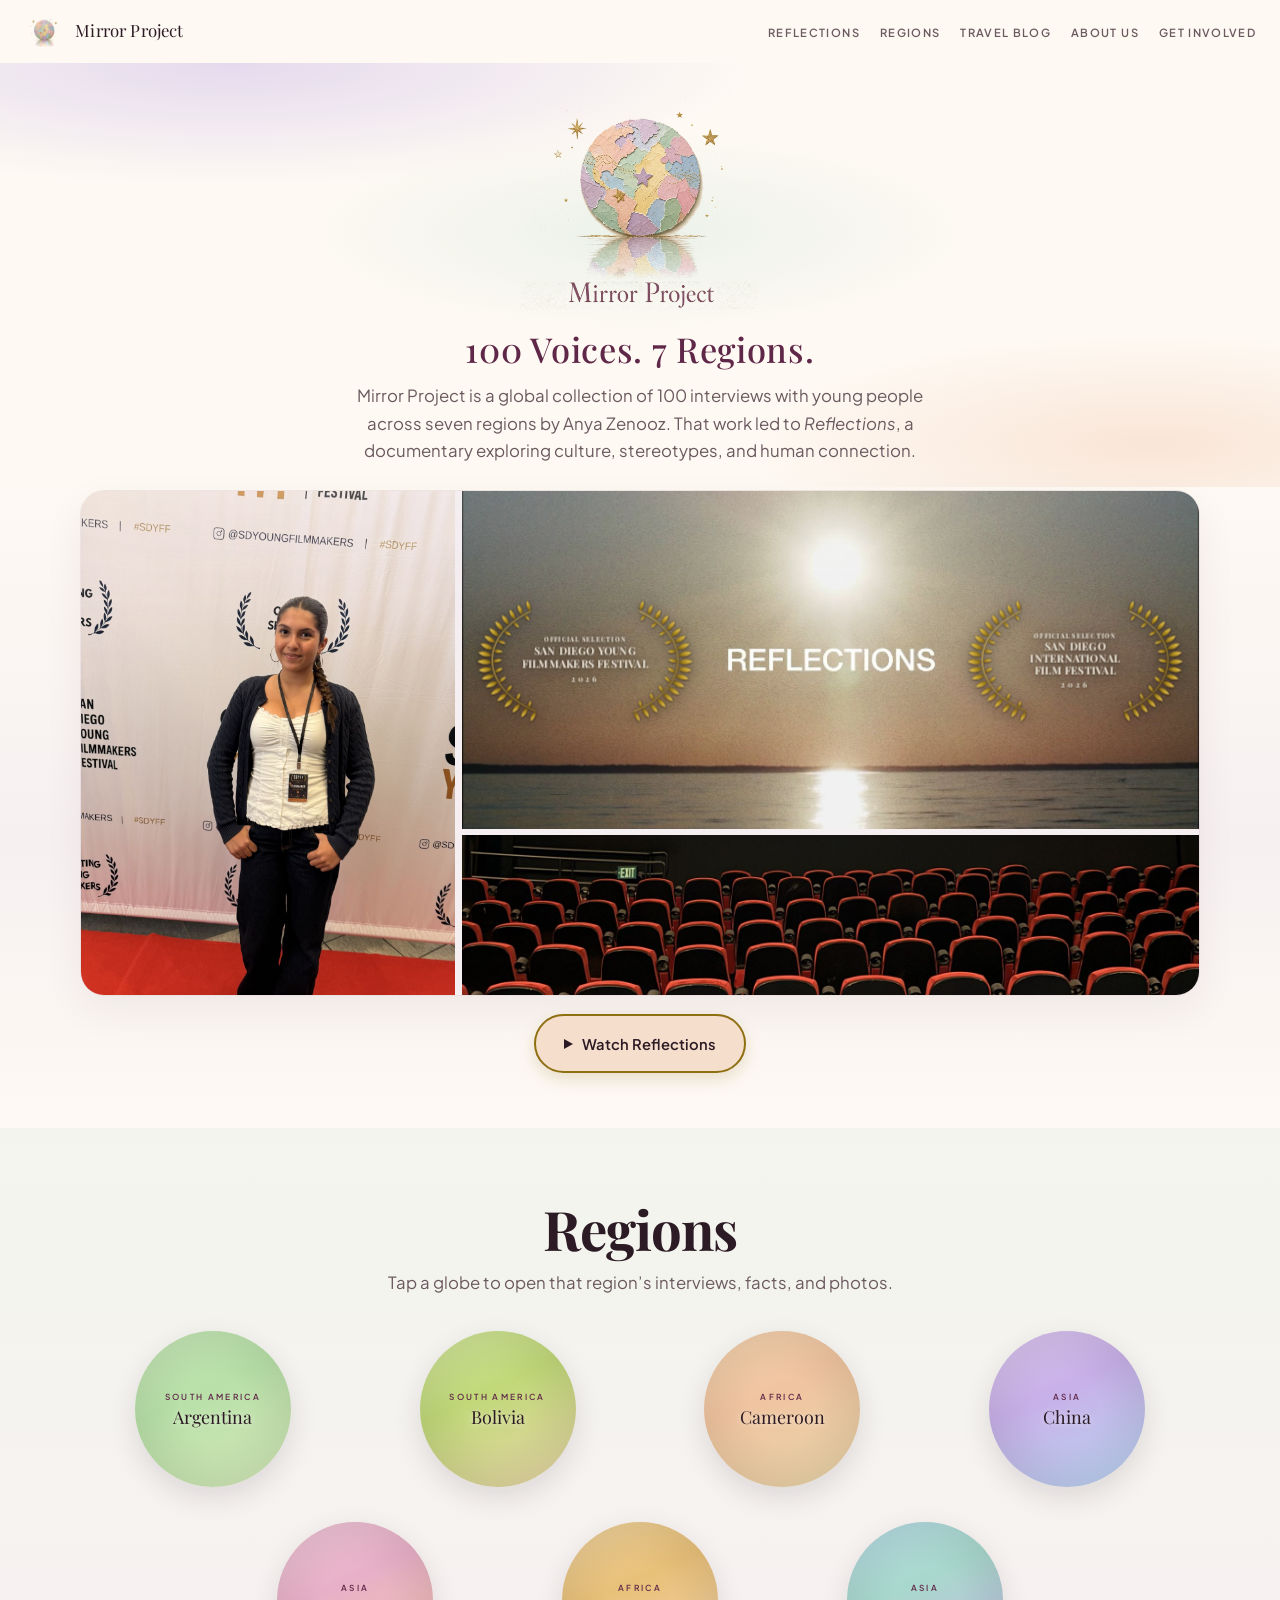
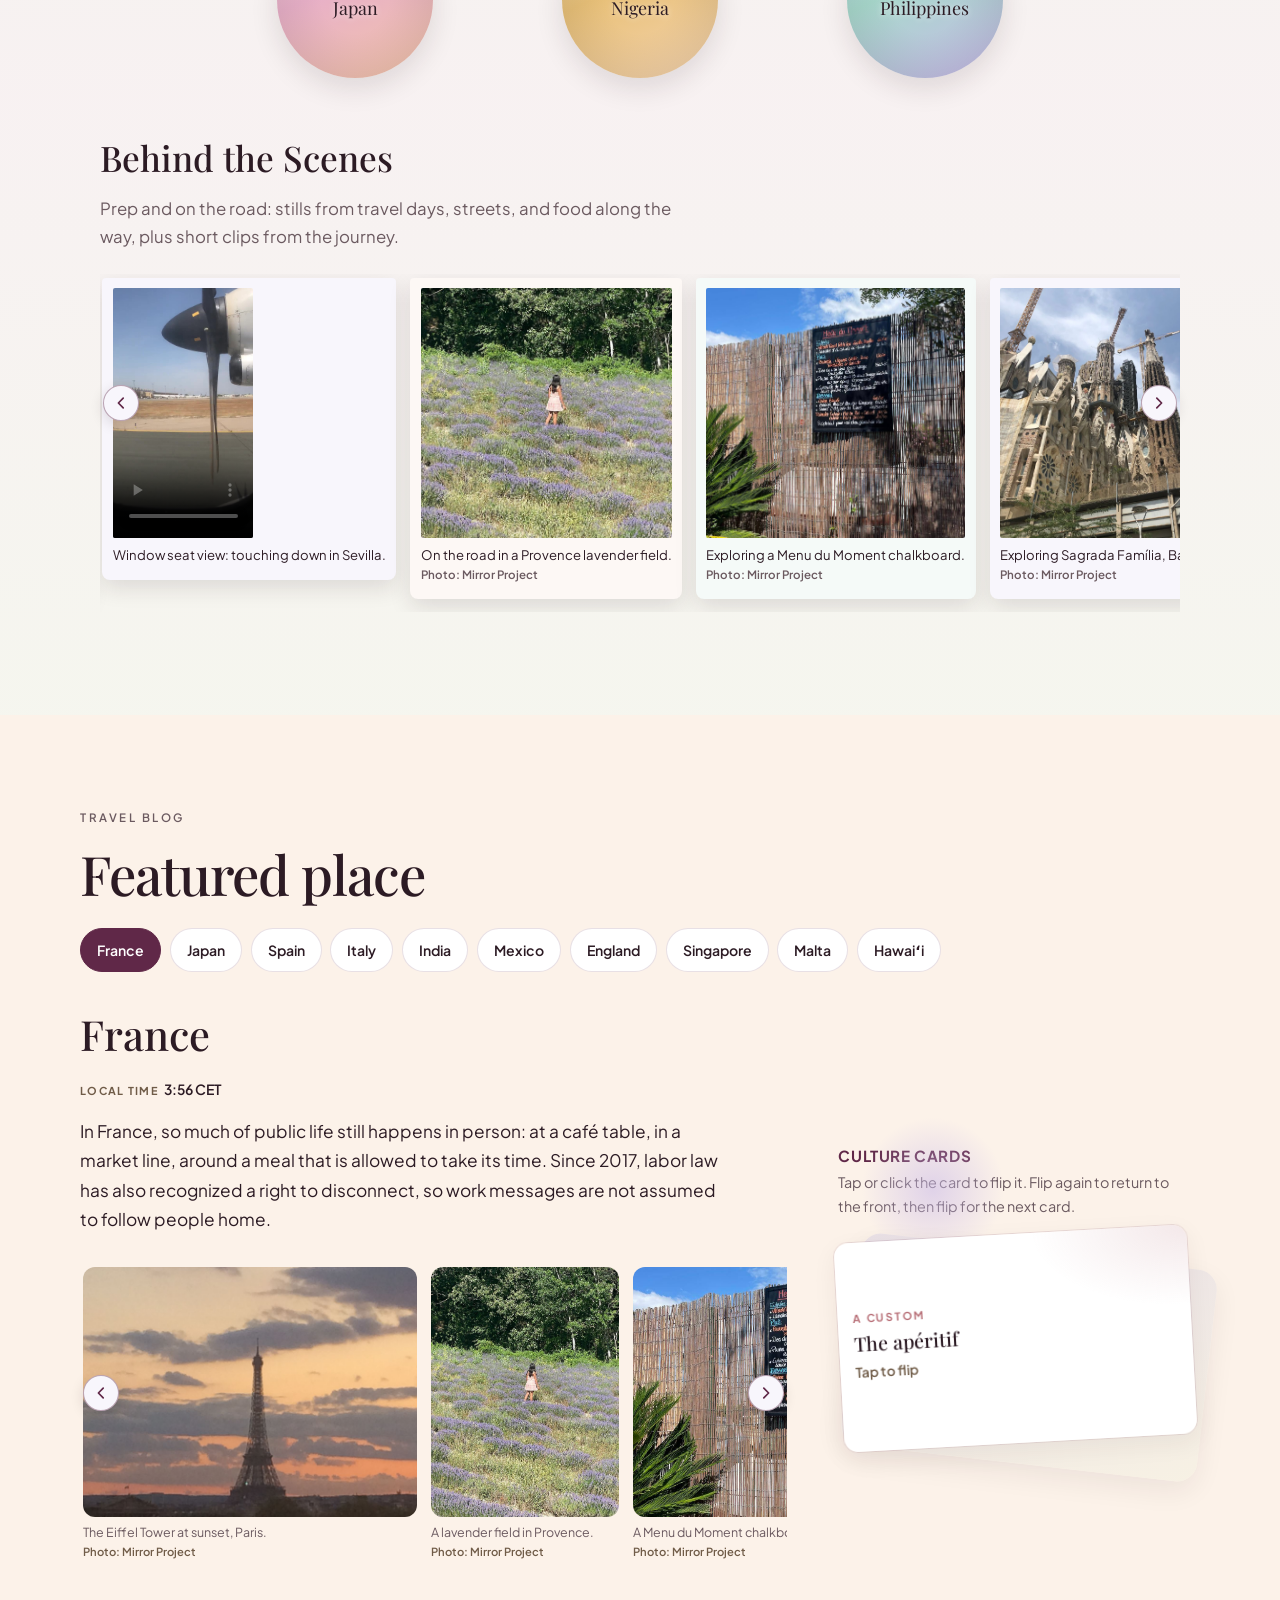
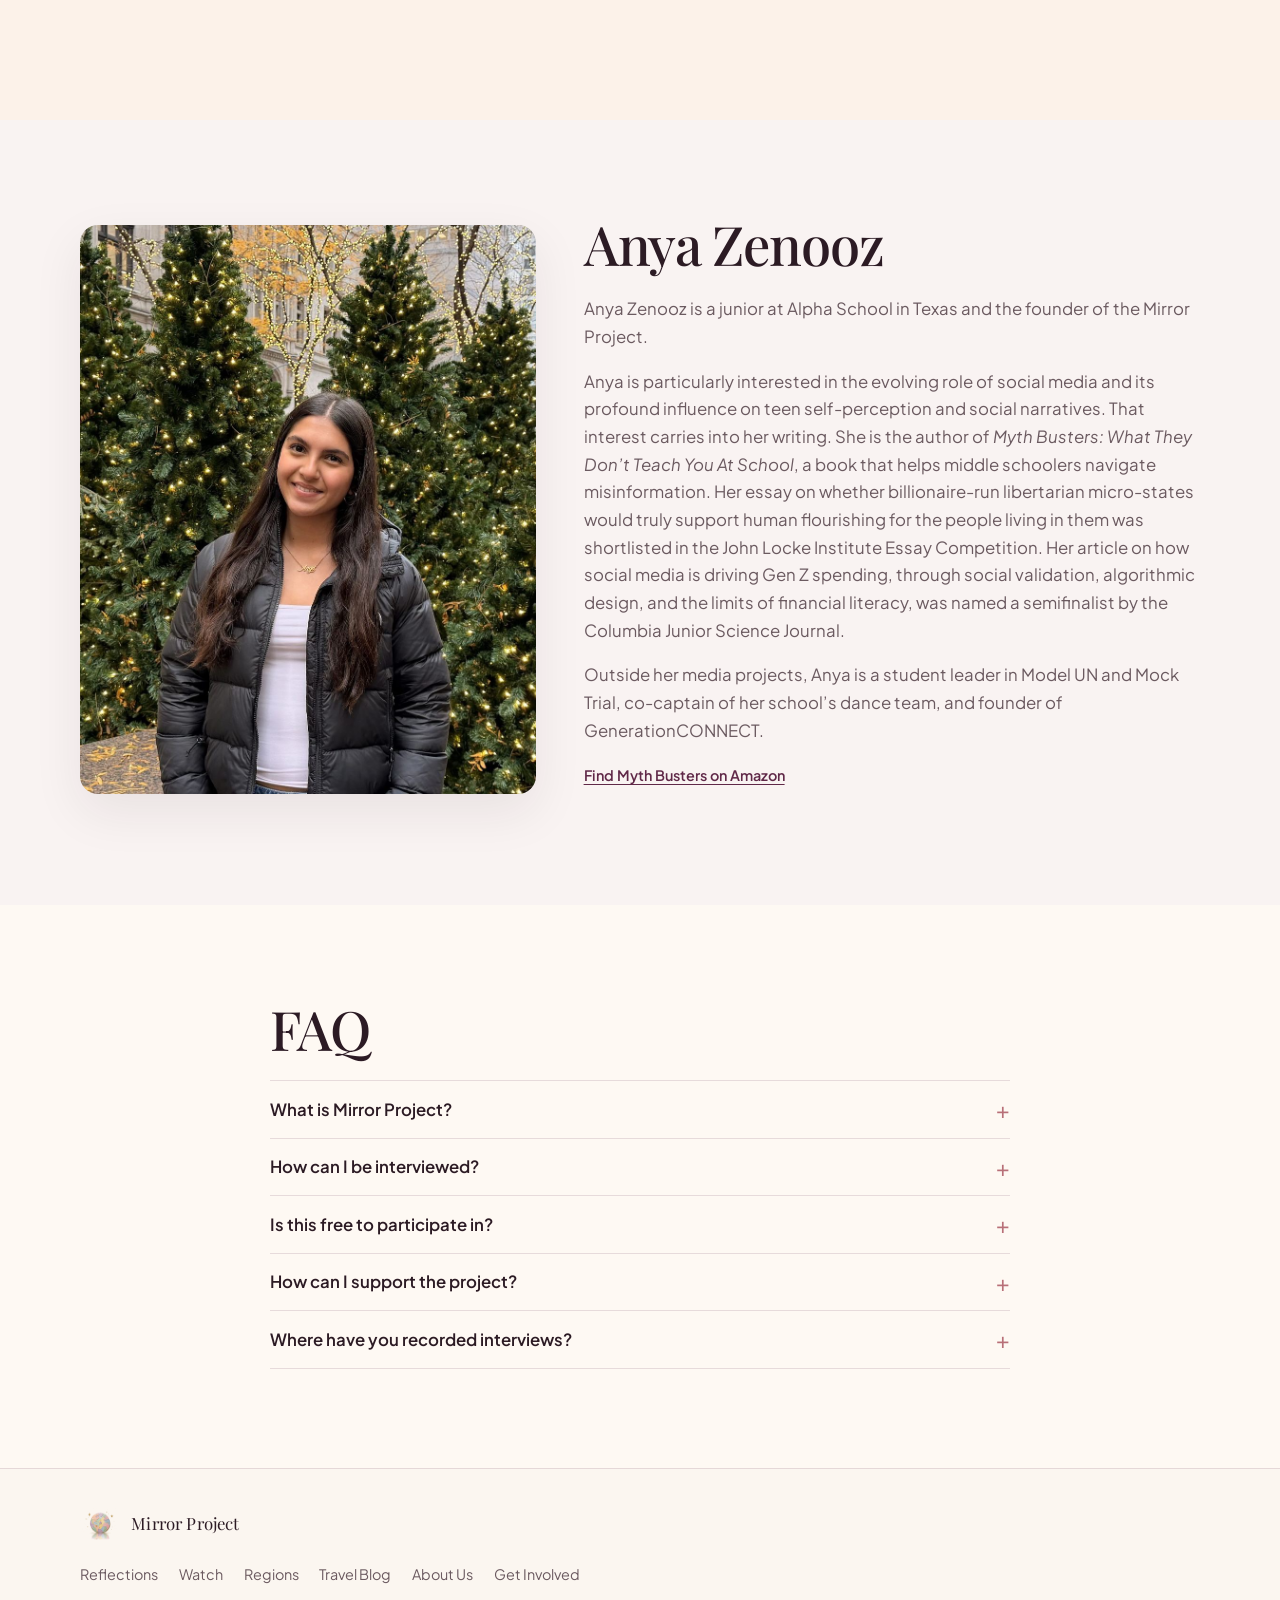
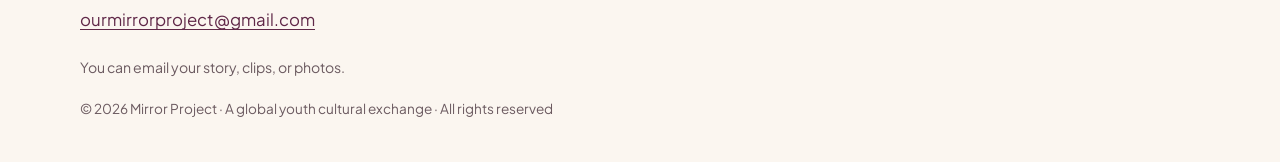
==== index.html @ 27788c72 "Say “the founder of the Mirror Project” in About Anya’s first paragraph." ====
<!DOCTYPE html>
<html lang="en">
<head>
  <meta charset="UTF-8">
  <meta name="viewport" content="width=device-width, initial-scale=1">
  <title>Mirror Project</title>
  <meta name="description" content="Mirror Project is a global collection of 100 interviews with young people across seven regions by Anya Zenooz. That work led to Reflections, a documentary exploring culture, stereotypes, and human connection.">
  <link rel="canonical" href="https://ourmirrorproject.com/">
  <link rel="icon" href="favicon.png" type="image/png">
  <link rel="apple-touch-icon" href="assets/apple-touch-icon.png">
  <meta property="og:title" content="Mirror Project">
  <meta property="og:description" content="Mirror Project is a global collection of 100 interviews with young people across seven regions by Anya Zenooz. That work led to Reflections, a documentary exploring culture, stereotypes, and human connection.">
  <meta property="og:type" content="website">
  <meta property="og:url" content="https://ourmirrorproject.com/">
  <meta property="og:image" content="https://ourmirrorproject.com/assets/reflections.jpg">
  <meta name="twitter:card" content="summary_large_image">
  <link rel="preconnect" href="https://fonts.googleapis.com">
  <link rel="preconnect" href="https://fonts.gstatic.com" crossorigin>
  <link href="https://fonts.googleapis.com/css2?family=Playfair+Display:ital,wght@0,400;0,500;0,600;1,400;1,500&family=Playfair+Display+SC:wght@600;700&family=Plus+Jakarta+Sans:ital,wght@0,400;0,500;0,600;0,700;1,400&display=swap" rel="stylesheet">
  <link rel="stylesheet" href="styles.css?v=20261115z">
</head>
<body>
  <a class="skip-link" href="#main">Skip to content</a>

  <header class="site-header" id="top">
    <a class="brand" href="#top">
      <img class="brand-mark" src="assets/logo-mark.webp" width="44" height="44" alt="">
      <span class="brand-name">Mirror Project</span>
    </a>
    <button class="nav-toggle" type="button" aria-expanded="false" aria-controls="site-nav" aria-label="Open menu">
      <span></span><span></span>
    </button>
    <nav class="site-nav" id="site-nav" aria-label="Primary">
      <ul>
        <li><a href="#reflections">Reflections</a></li>
        <li><a href="#regions">Regions</a></li>
        <li><a href="#travel-blog">Travel Blog</a></li>
        <li><a href="#about">About Us</a></li>
        <li><a href="mailto:ourmirrorproject@gmail.com?subject=Getting%20involved%20with%20Mirror%20Project">Get Involved</a></li>
      </ul>
    </nav>
  </header>
  <main id="main">
    <section class="project-hero" id="intro">
      <div class="wrap">
        <img class="hero-logo" src="assets/logo.webp" width="900" height="844" alt="Mirror Project">
        <h1 class="hero-kicker">100 Voices. 7 Regions.</h1>
        <p class="hero-lede">Mirror Project is a global collection of 100 interviews with young people across seven regions by Anya Zenooz. That work led to <em>Reflections</em>, a documentary exploring culture, stereotypes, and human connection.</p>
      </div>
    </section>

    <section class="official-strip" id="reflections" aria-label="Official Selection">
      <div class="wrap">
        <h2 class="sr-only">Reflections — Official Selection</h2>
        <div class="official-collage">
          <div class="official-photos">
            <img class="op op-anya" src="assets/sdyff-2026.jpg" width="1162" height="1600" alt="Anya Zenooz in front of a San Diego Young Filmmakers Festival backdrop">
            <img class="op op-still" src="assets/reflections.jpg" width="1501" height="849" alt="Sun reflected on water, the title card for Reflections">
            <img class="op op-theater" src="assets/sdyff-theater-2026.jpg" width="1600" height="1253" alt="Rows of red theater seats facing a movie screen">
          </div>
          <div class="official-overlay official-overlay-right">
          <div class="official-laurels">
              <svg class="festival-laurel-badge" xmlns="http://www.w3.org/2000/svg" viewBox="0 0 540 400" width="540" height="400" role="img" aria-label="Official Selection, San Diego Young Filmmakers Festival, 2026">
  <defs>
    <linearGradient id="sdyff-gold" x1="0" y1="0" x2="0.2" y2="1">
      <stop offset="0%" stop-color="#F6DC8A"/>
      <stop offset="42%" stop-color="#D4B03A"/>
      <stop offset="100%" stop-color="#8E6F12"/>
    </linearGradient>
    <linearGradient id="sdyff-stem" x1="0" y1="0" x2="1" y2="1">
      <stop offset="0%" stop-color="#E4C45E"/>
      <stop offset="100%" stop-color="#8E6F12"/>
    </linearGradient>
    <filter id="sdyff-shadow" x="-20%" y="-20%" width="140%" height="140%">
      <feDropShadow dx="0" dy="1" stdDeviation="2.1" flood-color="#140C10" flood-opacity="0.8"/>
    </filter>
  </defs>
  <style>
    .fl-kicker {
      font-family: "Playfair Display SC", "Playfair Display", Palatino, "Palatino Linotype", Georgia, serif;
      font-size: 14px;
      font-weight: 600;
      letter-spacing: 0.22em;
      fill: #F7F1E4;
    }
    .fl-name {
      font-family: "Playfair Display", Palatino, "Palatino Linotype", Georgia, serif;
      font-size: 26px;
      font-weight: 600;
      letter-spacing: 0.02em;
      fill: #F7F1E4;
    }
    .fl-year {
      font-family: "Playfair Display", Palatino, "Palatino Linotype", Georgia, serif;
      font-size: 19px;
      font-weight: 600;
      letter-spacing: 0.36em;
      fill: #F7F1E4;
    }
  </style>
  <g filter="url(#sdyff-shadow)">
    <g><path class="fl-stem" d="M149.18,325.51L135.98,319.73L123.44,313.37L111.62,306.46L100.56,299.03L90.33,291.12L80.98,282.76L72.55,274.00L65.07,264.88L58.60,255.44L53.16,245.73L48.77,235.80L45.46,225.70L43.25,215.47L42.14,205.17L42.14,194.83L43.25,184.53L45.46,174.30L48.77,164.20L53.16,154.27L58.60,144.56L65.07,135.12L72.55,126.00L80.98,117.24L90.33,108.88L100.56,100.97L111.62,93.54L123.44,86.63L135.98,80.27" fill="none" stroke="url(#sdyff-stem)" stroke-width="2.1" stroke-linecap="round" stroke-linejoin="round"/>
<g transform="translate(147.90,328.66) rotate(208.92)"><path d="M0,0 C3.7152000000000003,-3.84 6.6048,-12.48 0,-24.0 C-6.6048,-12.48 -3.7152000000000003,-3.84 0,0 Z" fill="url(#sdyff-gold)" stroke="#7A5E10" stroke-width="0.4" stroke-linejoin="round"/><path d="M0,-2.4000000000000004 C0,-10.08 0,-17.28 0,-21.6" fill="none" stroke="#7A5E10" stroke-width="0.35" stroke-opacity="0.4"/></g>
<g transform="translate(127.39,319.30) rotate(213.92)"><path d="M0,0 C3.87,-4.0 6.88,-13.0 0,-25.0 C-6.88,-13.0 -3.87,-4.0 0,0 Z" fill="url(#sdyff-gold)" stroke="#7A5E10" stroke-width="0.4" stroke-linejoin="round"/><path d="M0,-2.5 C0,-10.5 0,-18.0 0,-22.5" fill="none" stroke="#7A5E10" stroke-width="0.35" stroke-opacity="0.4"/></g>
<g transform="translate(108.52,308.53) rotate(219.33)"><path d="M0,0 C4.0248,-4.16 7.1552,-13.52 0,-26.0 C-7.1552,-13.52 -4.0248,-4.16 0,0 Z" fill="url(#sdyff-gold)" stroke="#7A5E10" stroke-width="0.4" stroke-linejoin="round"/><path d="M0,-2.6 C0,-10.92 0,-18.72 0,-23.400000000000002" fill="none" stroke="#7A5E10" stroke-width="0.35" stroke-opacity="0.4"/></g>
<g transform="translate(91.54,296.47) rotate(225.23)"><path d="M0,0 C4.1796,-4.32 7.430400000000001,-14.040000000000001 0,-27.0 C-7.430400000000001,-14.040000000000001 -4.1796,-4.32 0,0 Z" fill="url(#sdyff-gold)" stroke="#7A5E10" stroke-width="0.4" stroke-linejoin="round"/><path d="M0,-2.7 C0,-11.34 0,-19.439999999999998 0,-24.3" fill="none" stroke="#7A5E10" stroke-width="0.35" stroke-opacity="0.4"/></g>
<g transform="translate(76.63,283.26) rotate(231.71)"><path d="M0,0 C4.3344,-4.48 7.7056000000000004,-14.56 0,-28.0 C-7.7056000000000004,-14.56 -4.3344,-4.48 0,0 Z" fill="url(#sdyff-gold)" stroke="#7A5E10" stroke-width="0.4" stroke-linejoin="round"/><path d="M0,-2.8000000000000003 C0,-11.76 0,-20.16 0,-25.2" fill="none" stroke="#7A5E10" stroke-width="0.35" stroke-opacity="0.4"/></g>
<g transform="translate(63.97,269.03) rotate(238.85)"><path d="M0,0 C4.489199999999999,-4.64 7.9807999999999995,-15.08 0,-29.0 C-7.9807999999999995,-15.08 -4.489199999999999,-4.64 0,0 Z" fill="url(#sdyff-gold)" stroke="#7A5E10" stroke-width="0.4" stroke-linejoin="round"/><path d="M0,-2.9000000000000004 C0,-12.18 0,-20.88 0,-26.1" fill="none" stroke="#7A5E10" stroke-width="0.35" stroke-opacity="0.4"/></g>
<g transform="translate(53.73,253.94) rotate(246.68)"><path d="M0,0 C4.643999999999999,-4.8 8.256,-15.600000000000001 0,-30.0 C-8.256,-15.600000000000001 -4.643999999999999,-4.8 0,0 Z" fill="url(#sdyff-gold)" stroke="#7A5E10" stroke-width="0.4" stroke-linejoin="round"/><path d="M0,-3.0 C0,-12.6 0,-21.599999999999998 0,-27.0" fill="none" stroke="#7A5E10" stroke-width="0.35" stroke-opacity="0.4"/></g>
<g transform="translate(46.05,238.17) rotate(255.20)"><path d="M0,0 C4.7988,-4.96 8.5312,-16.12 0,-31.0 C-8.5312,-16.12 -4.7988,-4.96 0,0 Z" fill="url(#sdyff-gold)" stroke="#7A5E10" stroke-width="0.4" stroke-linejoin="round"/><path d="M0,-3.1 C0,-13.02 0,-22.32 0,-27.900000000000002" fill="none" stroke="#7A5E10" stroke-width="0.35" stroke-opacity="0.4"/></g>
<g transform="translate(41.02,221.90) rotate(264.29)"><path d="M0,0 C4.9536,-5.12 8.8064,-16.64 0,-32.0 C-8.8064,-16.64 -4.9536,-5.12 0,0 Z" fill="url(#sdyff-gold)" stroke="#7A5E10" stroke-width="0.4" stroke-linejoin="round"/><path d="M0,-3.2 C0,-13.44 0,-23.04 0,-28.8" fill="none" stroke="#7A5E10" stroke-width="0.35" stroke-opacity="0.4"/></g>
<g transform="translate(38.74,205.35) rotate(-86.24)"><path d="M0,0 C5.1084,-5.28 9.0816,-17.16 0,-33.0 C-9.0816,-17.16 -5.1084,-5.28 0,0 Z" fill="url(#sdyff-gold)" stroke="#7A5E10" stroke-width="0.4" stroke-linejoin="round"/><path d="M0,-3.3000000000000003 C0,-13.86 0,-23.759999999999998 0,-29.7" fill="none" stroke="#7A5E10" stroke-width="0.35" stroke-opacity="0.4"/></g>
<g transform="translate(39.24,188.72) rotate(-76.67)"><path d="M0,0 C4.9536,-5.12 8.8064,-16.64 0,-32.0 C-8.8064,-16.64 -4.9536,-5.12 0,0 Z" fill="url(#sdyff-gold)" stroke="#7A5E10" stroke-width="0.4" stroke-linejoin="round"/><path d="M0,-3.2 C0,-13.44 0,-23.04 0,-28.8" fill="none" stroke="#7A5E10" stroke-width="0.35" stroke-opacity="0.4"/></g>
<g transform="translate(42.51,172.24) rotate(-67.30)"><path d="M0,0 C4.7988,-4.96 8.5312,-16.12 0,-31.0 C-8.5312,-16.12 -4.7988,-4.96 0,0 Z" fill="url(#sdyff-gold)" stroke="#7A5E10" stroke-width="0.4" stroke-linejoin="round"/><path d="M0,-3.1 C0,-13.02 0,-22.32 0,-27.900000000000002" fill="none" stroke="#7A5E10" stroke-width="0.35" stroke-opacity="0.4"/></g>
<g transform="translate(48.49,156.13) rotate(-58.40)"><path d="M0,0 C4.643999999999999,-4.8 8.256,-15.600000000000001 0,-30.0 C-8.256,-15.600000000000001 -4.643999999999999,-4.8 0,0 Z" fill="url(#sdyff-gold)" stroke="#7A5E10" stroke-width="0.4" stroke-linejoin="round"/><path d="M0,-3.0 C0,-12.6 0,-21.599999999999998 0,-27.0" fill="none" stroke="#7A5E10" stroke-width="0.35" stroke-opacity="0.4"/></g>
<g transform="translate(57.10,140.58) rotate(-50.12)"><path d="M0,0 C4.489199999999999,-4.64 7.9807999999999995,-15.08 0,-29.0 C-7.9807999999999995,-15.08 -4.489199999999999,-4.64 0,0 Z" fill="url(#sdyff-gold)" stroke="#7A5E10" stroke-width="0.4" stroke-linejoin="round"/><path d="M0,-2.9000000000000004 C0,-12.18 0,-20.88 0,-26.1" fill="none" stroke="#7A5E10" stroke-width="0.35" stroke-opacity="0.4"/></g>
<g transform="translate(68.22,125.78) rotate(-42.53)"><path d="M0,0 C4.3344,-4.48 7.7056000000000004,-14.56 0,-28.0 C-7.7056000000000004,-14.56 -4.3344,-4.48 0,0 Z" fill="url(#sdyff-gold)" stroke="#7A5E10" stroke-width="0.4" stroke-linejoin="round"/><path d="M0,-2.8000000000000003 C0,-11.76 0,-20.16 0,-25.2" fill="none" stroke="#7A5E10" stroke-width="0.35" stroke-opacity="0.4"/></g>
<g transform="translate(81.70,111.90) rotate(-35.64)"><path d="M0,0 C4.1796,-4.32 7.430400000000001,-14.040000000000001 0,-27.0 C-7.430400000000001,-14.040000000000001 -4.1796,-4.32 0,0 Z" fill="url(#sdyff-gold)" stroke="#7A5E10" stroke-width="0.4" stroke-linejoin="round"/><path d="M0,-2.7 C0,-11.34 0,-19.439999999999998 0,-24.3" fill="none" stroke="#7A5E10" stroke-width="0.35" stroke-opacity="0.4"/></g>
<g transform="translate(97.38,99.08) rotate(-29.37)"><path d="M0,0 C4.0248,-4.16 7.1552,-13.52 0,-26.0 C-7.1552,-13.52 -4.0248,-4.16 0,0 Z" fill="url(#sdyff-gold)" stroke="#7A5E10" stroke-width="0.4" stroke-linejoin="round"/><path d="M0,-2.6 C0,-10.92 0,-18.72 0,-23.400000000000002" fill="none" stroke="#7A5E10" stroke-width="0.35" stroke-opacity="0.4"/></g>
<g transform="translate(115.06,87.47) rotate(-23.66)"><path d="M0,0 C3.87,-4.0 6.88,-13.0 0,-25.0 C-6.88,-13.0 -3.87,-4.0 0,0 Z" fill="url(#sdyff-gold)" stroke="#7A5E10" stroke-width="0.4" stroke-linejoin="round"/><path d="M0,-2.5 C0,-10.5 0,-18.0 0,-22.5" fill="none" stroke="#7A5E10" stroke-width="0.35" stroke-opacity="0.4"/></g>
<g transform="translate(134.53,77.19) rotate(-18.41)"><path d="M0,0 C3.7152000000000003,-3.84 6.6048,-12.48 0,-24.0 C-6.6048,-12.48 -3.7152000000000003,-3.84 0,0 Z" fill="url(#sdyff-gold)" stroke="#7A5E10" stroke-width="0.4" stroke-linejoin="round"/><path d="M0,-2.4000000000000004 C0,-10.08 0,-17.28 0,-21.6" fill="none" stroke="#7A5E10" stroke-width="0.35" stroke-opacity="0.4"/></g>
<g transform="translate(131.87,315.29) rotate(16.83)"><path d="M0,0 C2.56968,-2.656 4.56832,-8.632000000000001 0,-16.6 C-4.56832,-8.632000000000001 -2.56968,-2.656 0,0 Z" fill="url(#sdyff-gold)" stroke="#7A5E10" stroke-width="0.4" stroke-linejoin="round"/><path d="M0,-1.6600000000000001 C0,-6.972 0,-11.952 0,-14.940000000000001" fill="none" stroke="#7A5E10" stroke-width="0.35" stroke-opacity="0.4"/></g>
<g transform="translate(102.43,297.66) rotate(25.85)"><path d="M0,0 C2.7385527272727272,-2.8305454545454545 4.868538181818182,-9.199272727272728 0,-17.69090909090909 C-4.868538181818182,-9.199272727272728 -2.7385527272727272,-2.8305454545454545 0,0 Z" fill="url(#sdyff-gold)" stroke="#7A5E10" stroke-width="0.4" stroke-linejoin="round"/><path d="M0,-1.7690909090909093 C0,-7.430181818181818 0,-12.737454545454545 0,-15.921818181818182" fill="none" stroke="#7A5E10" stroke-width="0.35" stroke-opacity="0.4"/></g>
<g transform="translate(78.31,276.98) rotate(36.32)"><path d="M0,0 C2.9074254545454545,-3.0050909090909093 5.168756363636364,-9.766545454545454 0,-18.78181818181818 C-5.168756363636364,-9.766545454545454 -2.9074254545454545,-3.0050909090909093 0,0 Z" fill="url(#sdyff-gold)" stroke="#7A5E10" stroke-width="0.4" stroke-linejoin="round"/><path d="M0,-1.8781818181818182 C0,-7.888363636363636 0,-13.52290909090909 0,-16.903636363636362" fill="none" stroke="#7A5E10" stroke-width="0.35" stroke-opacity="0.4"/></g>
<g transform="translate(60.26,253.94) rotate(48.56)"><path d="M0,0 C3.0762981818181814,-3.1796363636363636 5.468974545454545,-10.333818181818181 0,-19.87272727272727 C-5.468974545454545,-10.333818181818181 -3.0762981818181814,-3.1796363636363636 0,0 Z" fill="url(#sdyff-gold)" stroke="#7A5E10" stroke-width="0.4" stroke-linejoin="round"/><path d="M0,-1.9872727272727273 C0,-8.346545454545454 0,-14.308363636363636 0,-17.885454545454543" fill="none" stroke="#7A5E10" stroke-width="0.35" stroke-opacity="0.4"/></g>
<g transform="translate(48.81,229.28) rotate(62.62)"><path d="M0,0 C3.245170909090909,-3.3541818181818184 5.769192727272728,-10.90109090909091 0,-20.963636363636365 C-5.769192727272728,-10.90109090909091 -3.245170909090909,-3.3541818181818184 0,0 Z" fill="url(#sdyff-gold)" stroke="#7A5E10" stroke-width="0.4" stroke-linejoin="round"/><path d="M0,-2.0963636363636367 C0,-8.804727272727273 0,-15.093818181818182 0,-18.867272727272727" fill="none" stroke="#7A5E10" stroke-width="0.35" stroke-opacity="0.4"/></g>
<g transform="translate(44.28,203.76) rotate(77.98)"><path d="M0,0 C3.3971563636363635,-3.5112727272727273 6.039389090909091,-11.411636363636363 0,-21.945454545454545 C-6.039389090909091,-11.411636363636363 -3.3971563636363635,-3.5112727272727273 0,0 Z" fill="url(#sdyff-gold)" stroke="#7A5E10" stroke-width="0.4" stroke-linejoin="round"/><path d="M0,-2.194545454545455 C0,-9.217090909090908 0,-15.800727272727272 0,-19.75090909090909" fill="none" stroke="#7A5E10" stroke-width="0.35" stroke-opacity="0.4"/></g>
<g transform="translate(46.76,178.14) rotate(93.52)"><path d="M0,0 C3.2282836363636362,-3.336727272727273 5.73917090909091,-10.844363636363637 0,-20.854545454545455 C-5.73917090909091,-10.844363636363637 -3.2282836363636362,-3.336727272727273 0,0 Z" fill="url(#sdyff-gold)" stroke="#7A5E10" stroke-width="0.4" stroke-linejoin="round"/><path d="M0,-2.0854545454545454 C0,-8.758909090909091 0,-15.015272727272727 0,-18.76909090909091" fill="none" stroke="#7A5E10" stroke-width="0.35" stroke-opacity="0.4"/></g>
<g transform="translate(56.20,153.15) rotate(108.04)"><path d="M0,0 C3.0594109090909085,-3.1621818181818178 5.438952727272726,-10.277090909090909 0,-19.763636363636362 C-5.438952727272726,-10.277090909090909 -3.0594109090909085,-3.1621818181818178 0,0 Z" fill="url(#sdyff-gold)" stroke="#7A5E10" stroke-width="0.4" stroke-linejoin="round"/><path d="M0,-1.9763636363636363 C0,-8.300727272727272 0,-14.22981818181818 0,-17.787272727272725" fill="none" stroke="#7A5E10" stroke-width="0.35" stroke-opacity="0.4"/></g>
<g transform="translate(72.36,129.56) rotate(120.83)"><path d="M0,0 C2.8905381818181812,-2.9876363636363634 5.138734545454545,-9.709818181818182 0,-18.672727272727272 C-5.138734545454545,-9.709818181818182 -2.8905381818181812,-2.9876363636363634 0,0 Z" fill="url(#sdyff-gold)" stroke="#7A5E10" stroke-width="0.4" stroke-linejoin="round"/><path d="M0,-1.8672727272727272 C0,-7.842545454545454 0,-13.444363636363635 0,-16.805454545454545" fill="none" stroke="#7A5E10" stroke-width="0.35" stroke-opacity="0.4"/></g>
<g transform="translate(94.77,108.11) rotate(131.79)"><path d="M0,0 C2.7216654545454544,-2.813090909090909 4.838516363636364,-9.142545454545456 0,-17.581818181818182 C-4.838516363636364,-9.142545454545456 -2.7216654545454544,-2.813090909090909 0,0 Z" fill="url(#sdyff-gold)" stroke="#7A5E10" stroke-width="0.4" stroke-linejoin="round"/><path d="M0,-1.7581818181818183 C0,-7.384363636363636 0,-12.658909090909091 0,-15.823636363636364" fill="none" stroke="#7A5E10" stroke-width="0.35" stroke-opacity="0.4"/></g>
<g transform="translate(122.75,89.52) rotate(141.20)"><path d="M0,0 C2.5527927272727275,-2.6385454545454547 4.538298181818182,-8.575272727272727 0,-16.490909090909092 C-4.538298181818182,-8.575272727272727 -2.5527927272727275,-2.6385454545454547 0,0 Z" fill="url(#sdyff-gold)" stroke="#7A5E10" stroke-width="0.4" stroke-linejoin="round"/><path d="M0,-1.6490909090909094 C0,-6.926181818181818 0,-11.873454545454546 0,-14.841818181818184" fill="none" stroke="#7A5E10" stroke-width="0.35" stroke-opacity="0.4"/></g></g>
    <g><path class="fl-stem" d="M390.82,325.51L404.02,319.73L416.56,313.37L428.38,306.46L439.44,299.03L449.67,291.12L459.02,282.76L467.45,274.00L474.93,264.88L481.40,255.44L486.84,245.73L491.23,235.80L494.54,225.70L496.75,215.47L497.86,205.17L497.86,194.83L496.75,184.53L494.54,174.30L491.23,164.20L486.84,154.27L481.40,144.56L474.93,135.12L467.45,126.00L459.02,117.24L449.67,108.88L439.44,100.97L428.38,93.54L416.56,86.63L404.02,80.27" fill="none" stroke="url(#sdyff-stem)" stroke-width="2.1" stroke-linecap="round" stroke-linejoin="round"/>
<g transform="translate(392.10,328.66) rotate(151.08)"><path d="M0,0 C3.7152000000000003,-3.84 6.6048,-12.48 0,-24.0 C-6.6048,-12.48 -3.7152000000000003,-3.84 0,0 Z" fill="url(#sdyff-gold)" stroke="#7A5E10" stroke-width="0.4" stroke-linejoin="round"/><path d="M0,-2.4000000000000004 C0,-10.08 0,-17.28 0,-21.6" fill="none" stroke="#7A5E10" stroke-width="0.35" stroke-opacity="0.4"/></g>
<g transform="translate(412.61,319.30) rotate(146.08)"><path d="M0,0 C3.87,-4.0 6.88,-13.0 0,-25.0 C-6.88,-13.0 -3.87,-4.0 0,0 Z" fill="url(#sdyff-gold)" stroke="#7A5E10" stroke-width="0.4" stroke-linejoin="round"/><path d="M0,-2.5 C0,-10.5 0,-18.0 0,-22.5" fill="none" stroke="#7A5E10" stroke-width="0.35" stroke-opacity="0.4"/></g>
<g transform="translate(431.48,308.53) rotate(140.67)"><path d="M0,0 C4.0248,-4.16 7.1552,-13.52 0,-26.0 C-7.1552,-13.52 -4.0248,-4.16 0,0 Z" fill="url(#sdyff-gold)" stroke="#7A5E10" stroke-width="0.4" stroke-linejoin="round"/><path d="M0,-2.6 C0,-10.92 0,-18.72 0,-23.400000000000002" fill="none" stroke="#7A5E10" stroke-width="0.35" stroke-opacity="0.4"/></g>
<g transform="translate(448.46,296.47) rotate(134.77)"><path d="M0,0 C4.1796,-4.32 7.430400000000001,-14.040000000000001 0,-27.0 C-7.430400000000001,-14.040000000000001 -4.1796,-4.32 0,0 Z" fill="url(#sdyff-gold)" stroke="#7A5E10" stroke-width="0.4" stroke-linejoin="round"/><path d="M0,-2.7 C0,-11.34 0,-19.439999999999998 0,-24.3" fill="none" stroke="#7A5E10" stroke-width="0.35" stroke-opacity="0.4"/></g>
<g transform="translate(463.37,283.26) rotate(128.29)"><path d="M0,0 C4.3344,-4.48 7.7056000000000004,-14.56 0,-28.0 C-7.7056000000000004,-14.56 -4.3344,-4.48 0,0 Z" fill="url(#sdyff-gold)" stroke="#7A5E10" stroke-width="0.4" stroke-linejoin="round"/><path d="M0,-2.8000000000000003 C0,-11.76 0,-20.16 0,-25.2" fill="none" stroke="#7A5E10" stroke-width="0.35" stroke-opacity="0.4"/></g>
<g transform="translate(476.03,269.03) rotate(121.15)"><path d="M0,0 C4.489199999999999,-4.64 7.9807999999999995,-15.08 0,-29.0 C-7.9807999999999995,-15.08 -4.489199999999999,-4.64 0,0 Z" fill="url(#sdyff-gold)" stroke="#7A5E10" stroke-width="0.4" stroke-linejoin="round"/><path d="M0,-2.9000000000000004 C0,-12.18 0,-20.88 0,-26.1" fill="none" stroke="#7A5E10" stroke-width="0.35" stroke-opacity="0.4"/></g>
<g transform="translate(486.27,253.94) rotate(113.32)"><path d="M0,0 C4.643999999999999,-4.8 8.256,-15.600000000000001 0,-30.0 C-8.256,-15.600000000000001 -4.643999999999999,-4.8 0,0 Z" fill="url(#sdyff-gold)" stroke="#7A5E10" stroke-width="0.4" stroke-linejoin="round"/><path d="M0,-3.0 C0,-12.6 0,-21.599999999999998 0,-27.0" fill="none" stroke="#7A5E10" stroke-width="0.35" stroke-opacity="0.4"/></g>
<g transform="translate(493.95,238.17) rotate(104.80)"><path d="M0,0 C4.7988,-4.96 8.5312,-16.12 0,-31.0 C-8.5312,-16.12 -4.7988,-4.96 0,0 Z" fill="url(#sdyff-gold)" stroke="#7A5E10" stroke-width="0.4" stroke-linejoin="round"/><path d="M0,-3.1 C0,-13.02 0,-22.32 0,-27.900000000000002" fill="none" stroke="#7A5E10" stroke-width="0.35" stroke-opacity="0.4"/></g>
<g transform="translate(498.98,221.90) rotate(95.71)"><path d="M0,0 C4.9536,-5.12 8.8064,-16.64 0,-32.0 C-8.8064,-16.64 -4.9536,-5.12 0,0 Z" fill="url(#sdyff-gold)" stroke="#7A5E10" stroke-width="0.4" stroke-linejoin="round"/><path d="M0,-3.2 C0,-13.44 0,-23.04 0,-28.8" fill="none" stroke="#7A5E10" stroke-width="0.35" stroke-opacity="0.4"/></g>
<g transform="translate(501.26,205.35) rotate(86.24)"><path d="M0,0 C5.1084,-5.28 9.0816,-17.16 0,-33.0 C-9.0816,-17.16 -5.1084,-5.28 0,0 Z" fill="url(#sdyff-gold)" stroke="#7A5E10" stroke-width="0.4" stroke-linejoin="round"/><path d="M0,-3.3000000000000003 C0,-13.86 0,-23.759999999999998 0,-29.7" fill="none" stroke="#7A5E10" stroke-width="0.35" stroke-opacity="0.4"/></g>
<g transform="translate(500.76,188.72) rotate(76.67)"><path d="M0,0 C4.9536,-5.12 8.8064,-16.64 0,-32.0 C-8.8064,-16.64 -4.9536,-5.12 0,0 Z" fill="url(#sdyff-gold)" stroke="#7A5E10" stroke-width="0.4" stroke-linejoin="round"/><path d="M0,-3.2 C0,-13.44 0,-23.04 0,-28.8" fill="none" stroke="#7A5E10" stroke-width="0.35" stroke-opacity="0.4"/></g>
<g transform="translate(497.49,172.24) rotate(67.30)"><path d="M0,0 C4.7988,-4.96 8.5312,-16.12 0,-31.0 C-8.5312,-16.12 -4.7988,-4.96 0,0 Z" fill="url(#sdyff-gold)" stroke="#7A5E10" stroke-width="0.4" stroke-linejoin="round"/><path d="M0,-3.1 C0,-13.02 0,-22.32 0,-27.900000000000002" fill="none" stroke="#7A5E10" stroke-width="0.35" stroke-opacity="0.4"/></g>
<g transform="translate(491.51,156.13) rotate(58.40)"><path d="M0,0 C4.643999999999999,-4.8 8.256,-15.600000000000001 0,-30.0 C-8.256,-15.600000000000001 -4.643999999999999,-4.8 0,0 Z" fill="url(#sdyff-gold)" stroke="#7A5E10" stroke-width="0.4" stroke-linejoin="round"/><path d="M0,-3.0 C0,-12.6 0,-21.599999999999998 0,-27.0" fill="none" stroke="#7A5E10" stroke-width="0.35" stroke-opacity="0.4"/></g>
<g transform="translate(482.90,140.58) rotate(50.12)"><path d="M0,0 C4.489199999999999,-4.64 7.9807999999999995,-15.08 0,-29.0 C-7.9807999999999995,-15.08 -4.489199999999999,-4.64 0,0 Z" fill="url(#sdyff-gold)" stroke="#7A5E10" stroke-width="0.4" stroke-linejoin="round"/><path d="M0,-2.9000000000000004 C0,-12.18 0,-20.88 0,-26.1" fill="none" stroke="#7A5E10" stroke-width="0.35" stroke-opacity="0.4"/></g>
<g transform="translate(471.78,125.78) rotate(42.53)"><path d="M0,0 C4.3344,-4.48 7.7056000000000004,-14.56 0,-28.0 C-7.7056000000000004,-14.56 -4.3344,-4.48 0,0 Z" fill="url(#sdyff-gold)" stroke="#7A5E10" stroke-width="0.4" stroke-linejoin="round"/><path d="M0,-2.8000000000000003 C0,-11.76 0,-20.16 0,-25.2" fill="none" stroke="#7A5E10" stroke-width="0.35" stroke-opacity="0.4"/></g>
<g transform="translate(458.30,111.90) rotate(35.64)"><path d="M0,0 C4.1796,-4.32 7.430400000000001,-14.040000000000001 0,-27.0 C-7.430400000000001,-14.040000000000001 -4.1796,-4.32 0,0 Z" fill="url(#sdyff-gold)" stroke="#7A5E10" stroke-width="0.4" stroke-linejoin="round"/><path d="M0,-2.7 C0,-11.34 0,-19.439999999999998 0,-24.3" fill="none" stroke="#7A5E10" stroke-width="0.35" stroke-opacity="0.4"/></g>
<g transform="translate(442.62,99.08) rotate(29.37)"><path d="M0,0 C4.0248,-4.16 7.1552,-13.52 0,-26.0 C-7.1552,-13.52 -4.0248,-4.16 0,0 Z" fill="url(#sdyff-gold)" stroke="#7A5E10" stroke-width="0.4" stroke-linejoin="round"/><path d="M0,-2.6 C0,-10.92 0,-18.72 0,-23.400000000000002" fill="none" stroke="#7A5E10" stroke-width="0.35" stroke-opacity="0.4"/></g>
<g transform="translate(424.94,87.47) rotate(23.66)"><path d="M0,0 C3.87,-4.0 6.88,-13.0 0,-25.0 C-6.88,-13.0 -3.87,-4.0 0,0 Z" fill="url(#sdyff-gold)" stroke="#7A5E10" stroke-width="0.4" stroke-linejoin="round"/><path d="M0,-2.5 C0,-10.5 0,-18.0 0,-22.5" fill="none" stroke="#7A5E10" stroke-width="0.35" stroke-opacity="0.4"/></g>
<g transform="translate(405.47,77.19) rotate(18.41)"><path d="M0,0 C3.7152000000000003,-3.84 6.6048,-12.48 0,-24.0 C-6.6048,-12.48 -3.7152000000000003,-3.84 0,0 Z" fill="url(#sdyff-gold)" stroke="#7A5E10" stroke-width="0.4" stroke-linejoin="round"/><path d="M0,-2.4000000000000004 C0,-10.08 0,-17.28 0,-21.6" fill="none" stroke="#7A5E10" stroke-width="0.35" stroke-opacity="0.4"/></g>
<g transform="translate(408.13,315.29) rotate(-16.83)"><path d="M0,0 C2.56968,-2.656 4.56832,-8.632000000000001 0,-16.6 C-4.56832,-8.632000000000001 -2.56968,-2.656 0,0 Z" fill="url(#sdyff-gold)" stroke="#7A5E10" stroke-width="0.4" stroke-linejoin="round"/><path d="M0,-1.6600000000000001 C0,-6.972 0,-11.952 0,-14.940000000000001" fill="none" stroke="#7A5E10" stroke-width="0.35" stroke-opacity="0.4"/></g>
<g transform="translate(437.57,297.66) rotate(-25.85)"><path d="M0,0 C2.7385527272727272,-2.8305454545454545 4.868538181818182,-9.199272727272728 0,-17.69090909090909 C-4.868538181818182,-9.199272727272728 -2.7385527272727272,-2.8305454545454545 0,0 Z" fill="url(#sdyff-gold)" stroke="#7A5E10" stroke-width="0.4" stroke-linejoin="round"/><path d="M0,-1.7690909090909093 C0,-7.430181818181818 0,-12.737454545454545 0,-15.921818181818182" fill="none" stroke="#7A5E10" stroke-width="0.35" stroke-opacity="0.4"/></g>
<g transform="translate(461.69,276.98) rotate(-36.32)"><path d="M0,0 C2.9074254545454545,-3.0050909090909093 5.168756363636364,-9.766545454545454 0,-18.78181818181818 C-5.168756363636364,-9.766545454545454 -2.9074254545454545,-3.0050909090909093 0,0 Z" fill="url(#sdyff-gold)" stroke="#7A5E10" stroke-width="0.4" stroke-linejoin="round"/><path d="M0,-1.8781818181818182 C0,-7.888363636363636 0,-13.52290909090909 0,-16.903636363636362" fill="none" stroke="#7A5E10" stroke-width="0.35" stroke-opacity="0.4"/></g>
<g transform="translate(479.74,253.94) rotate(-48.56)"><path d="M0,0 C3.0762981818181814,-3.1796363636363636 5.468974545454545,-10.333818181818181 0,-19.87272727272727 C-5.468974545454545,-10.333818181818181 -3.0762981818181814,-3.1796363636363636 0,0 Z" fill="url(#sdyff-gold)" stroke="#7A5E10" stroke-width="0.4" stroke-linejoin="round"/><path d="M0,-1.9872727272727273 C0,-8.346545454545454 0,-14.308363636363636 0,-17.885454545454543" fill="none" stroke="#7A5E10" stroke-width="0.35" stroke-opacity="0.4"/></g>
<g transform="translate(491.19,229.28) rotate(-62.62)"><path d="M0,0 C3.245170909090909,-3.3541818181818184 5.769192727272728,-10.90109090909091 0,-20.963636363636365 C-5.769192727272728,-10.90109090909091 -3.245170909090909,-3.3541818181818184 0,0 Z" fill="url(#sdyff-gold)" stroke="#7A5E10" stroke-width="0.4" stroke-linejoin="round"/><path d="M0,-2.0963636363636367 C0,-8.804727272727273 0,-15.093818181818182 0,-18.867272727272727" fill="none" stroke="#7A5E10" stroke-width="0.35" stroke-opacity="0.4"/></g>
<g transform="translate(495.72,203.76) rotate(-77.98)"><path d="M0,0 C3.3971563636363635,-3.5112727272727273 6.039389090909091,-11.411636363636363 0,-21.945454545454545 C-6.039389090909091,-11.411636363636363 -3.3971563636363635,-3.5112727272727273 0,0 Z" fill="url(#sdyff-gold)" stroke="#7A5E10" stroke-width="0.4" stroke-linejoin="round"/><path d="M0,-2.194545454545455 C0,-9.217090909090908 0,-15.800727272727272 0,-19.75090909090909" fill="none" stroke="#7A5E10" stroke-width="0.35" stroke-opacity="0.4"/></g>
<g transform="translate(493.24,178.14) rotate(266.48)"><path d="M0,0 C3.2282836363636362,-3.336727272727273 5.73917090909091,-10.844363636363637 0,-20.854545454545455 C-5.73917090909091,-10.844363636363637 -3.2282836363636362,-3.336727272727273 0,0 Z" fill="url(#sdyff-gold)" stroke="#7A5E10" stroke-width="0.4" stroke-linejoin="round"/><path d="M0,-2.0854545454545454 C0,-8.758909090909091 0,-15.015272727272727 0,-18.76909090909091" fill="none" stroke="#7A5E10" stroke-width="0.35" stroke-opacity="0.4"/></g>
<g transform="translate(483.80,153.15) rotate(251.96)"><path d="M0,0 C3.0594109090909085,-3.1621818181818178 5.438952727272726,-10.277090909090909 0,-19.763636363636362 C-5.438952727272726,-10.277090909090909 -3.0594109090909085,-3.1621818181818178 0,0 Z" fill="url(#sdyff-gold)" stroke="#7A5E10" stroke-width="0.4" stroke-linejoin="round"/><path d="M0,-1.9763636363636363 C0,-8.300727272727272 0,-14.22981818181818 0,-17.787272727272725" fill="none" stroke="#7A5E10" stroke-width="0.35" stroke-opacity="0.4"/></g>
<g transform="translate(467.64,129.56) rotate(239.17)"><path d="M0,0 C2.8905381818181812,-2.9876363636363634 5.138734545454545,-9.709818181818182 0,-18.672727272727272 C-5.138734545454545,-9.709818181818182 -2.8905381818181812,-2.9876363636363634 0,0 Z" fill="url(#sdyff-gold)" stroke="#7A5E10" stroke-width="0.4" stroke-linejoin="round"/><path d="M0,-1.8672727272727272 C0,-7.842545454545454 0,-13.444363636363635 0,-16.805454545454545" fill="none" stroke="#7A5E10" stroke-width="0.35" stroke-opacity="0.4"/></g>
<g transform="translate(445.23,108.11) rotate(228.21)"><path d="M0,0 C2.7216654545454544,-2.813090909090909 4.838516363636364,-9.142545454545456 0,-17.581818181818182 C-4.838516363636364,-9.142545454545456 -2.7216654545454544,-2.813090909090909 0,0 Z" fill="url(#sdyff-gold)" stroke="#7A5E10" stroke-width="0.4" stroke-linejoin="round"/><path d="M0,-1.7581818181818183 C0,-7.384363636363636 0,-12.658909090909091 0,-15.823636363636364" fill="none" stroke="#7A5E10" stroke-width="0.35" stroke-opacity="0.4"/></g>
<g transform="translate(417.25,89.52) rotate(218.80)"><path d="M0,0 C2.5527927272727275,-2.6385454545454547 4.538298181818182,-8.575272727272727 0,-16.490909090909092 C-4.538298181818182,-8.575272727272727 -2.5527927272727275,-2.6385454545454547 0,0 Z" fill="url(#sdyff-gold)" stroke="#7A5E10" stroke-width="0.4" stroke-linejoin="round"/><path d="M0,-1.6490909090909094 C0,-6.926181818181818 0,-11.873454545454546 0,-14.841818181818184" fill="none" stroke="#7A5E10" stroke-width="0.35" stroke-opacity="0.4"/></g></g>
    <text x="270" y="154" text-anchor="middle" class="fl-kicker">OFFICIAL SELECTION</text>
    <text x="270" y="186" text-anchor="middle" class="fl-name">SAN DIEGO YOUNG</text>
<text x="270" y="218" text-anchor="middle" class="fl-name">FILMMAKERS FESTIVAL</text>
    <text x="270" y="254" text-anchor="middle" class="fl-year">2026</text>
  </g>
</svg>

              <svg class="festival-laurel-badge" xmlns="http://www.w3.org/2000/svg" viewBox="0 0 540 400" width="540" height="400" role="img" aria-label="Official Selection, San Diego International Film Festival, 2026">
  <defs>
    <linearGradient id="sdiff-gold" x1="0" y1="0" x2="0.2" y2="1">
      <stop offset="0%" stop-color="#F6DC8A"/>
      <stop offset="42%" stop-color="#D4B03A"/>
      <stop offset="100%" stop-color="#8E6F12"/>
    </linearGradient>
    <linearGradient id="sdiff-stem" x1="0" y1="0" x2="1" y2="1">
      <stop offset="0%" stop-color="#E4C45E"/>
      <stop offset="100%" stop-color="#8E6F12"/>
    </linearGradient>
    <filter id="sdiff-shadow" x="-20%" y="-20%" width="140%" height="140%">
      <feDropShadow dx="0" dy="1" stdDeviation="2.1" flood-color="#140C10" flood-opacity="0.8"/>
    </filter>
  </defs>
  <style>
    .fl-kicker {
      font-family: "Playfair Display SC", "Playfair Display", Palatino, "Palatino Linotype", Georgia, serif;
      font-size: 14px;
      font-weight: 600;
      letter-spacing: 0.22em;
      fill: #F7F1E4;
    }
    .fl-name {
      font-family: "Playfair Display", Palatino, "Palatino Linotype", Georgia, serif;
      font-size: 26px;
      font-weight: 600;
      letter-spacing: 0.02em;
      fill: #F7F1E4;
    }
    .fl-year {
      font-family: "Playfair Display", Palatino, "Palatino Linotype", Georgia, serif;
      font-size: 19px;
      font-weight: 600;
      letter-spacing: 0.36em;
      fill: #F7F1E4;
    }
  </style>
  <g filter="url(#sdiff-shadow)">
    <g><path class="fl-stem" d="M149.18,325.51L135.98,319.73L123.44,313.37L111.62,306.46L100.56,299.03L90.33,291.12L80.98,282.76L72.55,274.00L65.07,264.88L58.60,255.44L53.16,245.73L48.77,235.80L45.46,225.70L43.25,215.47L42.14,205.17L42.14,194.83L43.25,184.53L45.46,174.30L48.77,164.20L53.16,154.27L58.60,144.56L65.07,135.12L72.55,126.00L80.98,117.24L90.33,108.88L100.56,100.97L111.62,93.54L123.44,86.63L135.98,80.27" fill="none" stroke="url(#sdiff-stem)" stroke-width="2.1" stroke-linecap="round" stroke-linejoin="round"/>
<g transform="translate(147.90,328.66) rotate(208.92)"><path d="M0,0 C3.7152000000000003,-3.84 6.6048,-12.48 0,-24.0 C-6.6048,-12.48 -3.7152000000000003,-3.84 0,0 Z" fill="url(#sdiff-gold)" stroke="#7A5E10" stroke-width="0.4" stroke-linejoin="round"/><path d="M0,-2.4000000000000004 C0,-10.08 0,-17.28 0,-21.6" fill="none" stroke="#7A5E10" stroke-width="0.35" stroke-opacity="0.4"/></g>
<g transform="translate(127.39,319.30) rotate(213.92)"><path d="M0,0 C3.87,-4.0 6.88,-13.0 0,-25.0 C-6.88,-13.0 -3.87,-4.0 0,0 Z" fill="url(#sdiff-gold)" stroke="#7A5E10" stroke-width="0.4" stroke-linejoin="round"/><path d="M0,-2.5 C0,-10.5 0,-18.0 0,-22.5" fill="none" stroke="#7A5E10" stroke-width="0.35" stroke-opacity="0.4"/></g>
<g transform="translate(108.52,308.53) rotate(219.33)"><path d="M0,0 C4.0248,-4.16 7.1552,-13.52 0,-26.0 C-7.1552,-13.52 -4.0248,-4.16 0,0 Z" fill="url(#sdiff-gold)" stroke="#7A5E10" stroke-width="0.4" stroke-linejoin="round"/><path d="M0,-2.6 C0,-10.92 0,-18.72 0,-23.400000000000002" fill="none" stroke="#7A5E10" stroke-width="0.35" stroke-opacity="0.4"/></g>
<g transform="translate(91.54,296.47) rotate(225.23)"><path d="M0,0 C4.1796,-4.32 7.430400000000001,-14.040000000000001 0,-27.0 C-7.430400000000001,-14.040000000000001 -4.1796,-4.32 0,0 Z" fill="url(#sdiff-gold)" stroke="#7A5E10" stroke-width="0.4" stroke-linejoin="round"/><path d="M0,-2.7 C0,-11.34 0,-19.439999999999998 0,-24.3" fill="none" stroke="#7A5E10" stroke-width="0.35" stroke-opacity="0.4"/></g>
<g transform="translate(76.63,283.26) rotate(231.71)"><path d="M0,0 C4.3344,-4.48 7.7056000000000004,-14.56 0,-28.0 C-7.7056000000000004,-14.56 -4.3344,-4.48 0,0 Z" fill="url(#sdiff-gold)" stroke="#7A5E10" stroke-width="0.4" stroke-linejoin="round"/><path d="M0,-2.8000000000000003 C0,-11.76 0,-20.16 0,-25.2" fill="none" stroke="#7A5E10" stroke-width="0.35" stroke-opacity="0.4"/></g>
<g transform="translate(63.97,269.03) rotate(238.85)"><path d="M0,0 C4.489199999999999,-4.64 7.9807999999999995,-15.08 0,-29.0 C-7.9807999999999995,-15.08 -4.489199999999999,-4.64 0,0 Z" fill="url(#sdiff-gold)" stroke="#7A5E10" stroke-width="0.4" stroke-linejoin="round"/><path d="M0,-2.9000000000000004 C0,-12.18 0,-20.88 0,-26.1" fill="none" stroke="#7A5E10" stroke-width="0.35" stroke-opacity="0.4"/></g>
<g transform="translate(53.73,253.94) rotate(246.68)"><path d="M0,0 C4.643999999999999,-4.8 8.256,-15.600000000000001 0,-30.0 C-8.256,-15.600000000000001 -4.643999999999999,-4.8 0,0 Z" fill="url(#sdiff-gold)" stroke="#7A5E10" stroke-width="0.4" stroke-linejoin="round"/><path d="M0,-3.0 C0,-12.6 0,-21.599999999999998 0,-27.0" fill="none" stroke="#7A5E10" stroke-width="0.35" stroke-opacity="0.4"/></g>
<g transform="translate(46.05,238.17) rotate(255.20)"><path d="M0,0 C4.7988,-4.96 8.5312,-16.12 0,-31.0 C-8.5312,-16.12 -4.7988,-4.96 0,0 Z" fill="url(#sdiff-gold)" stroke="#7A5E10" stroke-width="0.4" stroke-linejoin="round"/><path d="M0,-3.1 C0,-13.02 0,-22.32 0,-27.900000000000002" fill="none" stroke="#7A5E10" stroke-width="0.35" stroke-opacity="0.4"/></g>
<g transform="translate(41.02,221.90) rotate(264.29)"><path d="M0,0 C4.9536,-5.12 8.8064,-16.64 0,-32.0 C-8.8064,-16.64 -4.9536,-5.12 0,0 Z" fill="url(#sdiff-gold)" stroke="#7A5E10" stroke-width="0.4" stroke-linejoin="round"/><path d="M0,-3.2 C0,-13.44 0,-23.04 0,-28.8" fill="none" stroke="#7A5E10" stroke-width="0.35" stroke-opacity="0.4"/></g>
<g transform="translate(38.74,205.35) rotate(-86.24)"><path d="M0,0 C5.1084,-5.28 9.0816,-17.16 0,-33.0 C-9.0816,-17.16 -5.1084,-5.28 0,0 Z" fill="url(#sdiff-gold)" stroke="#7A5E10" stroke-width="0.4" stroke-linejoin="round"/><path d="M0,-3.3000000000000003 C0,-13.86 0,-23.759999999999998 0,-29.7" fill="none" stroke="#7A5E10" stroke-width="0.35" stroke-opacity="0.4"/></g>
<g transform="translate(39.24,188.72) rotate(-76.67)"><path d="M0,0 C4.9536,-5.12 8.8064,-16.64 0,-32.0 C-8.8064,-16.64 -4.9536,-5.12 0,0 Z" fill="url(#sdiff-gold)" stroke="#7A5E10" stroke-width="0.4" stroke-linejoin="round"/><path d="M0,-3.2 C0,-13.44 0,-23.04 0,-28.8" fill="none" stroke="#7A5E10" stroke-width="0.35" stroke-opacity="0.4"/></g>
<g transform="translate(42.51,172.24) rotate(-67.30)"><path d="M0,0 C4.7988,-4.96 8.5312,-16.12 0,-31.0 C-8.5312,-16.12 -4.7988,-4.96 0,0 Z" fill="url(#sdiff-gold)" stroke="#7A5E10" stroke-width="0.4" stroke-linejoin="round"/><path d="M0,-3.1 C0,-13.02 0,-22.32 0,-27.900000000000002" fill="none" stroke="#7A5E10" stroke-width="0.35" stroke-opacity="0.4"/></g>
<g transform="translate(48.49,156.13) rotate(-58.40)"><path d="M0,0 C4.643999999999999,-4.8 8.256,-15.600000000000001 0,-30.0 C-8.256,-15.600000000000001 -4.643999999999999,-4.8 0,0 Z" fill="url(#sdiff-gold)" stroke="#7A5E10" stroke-width="0.4" stroke-linejoin="round"/><path d="M0,-3.0 C0,-12.6 0,-21.599999999999998 0,-27.0" fill="none" stroke="#7A5E10" stroke-width="0.35" stroke-opacity="0.4"/></g>
<g transform="translate(57.10,140.58) rotate(-50.12)"><path d="M0,0 C4.489199999999999,-4.64 7.9807999999999995,-15.08 0,-29.0 C-7.9807999999999995,-15.08 -4.489199999999999,-4.64 0,0 Z" fill="url(#sdiff-gold)" stroke="#7A5E10" stroke-width="0.4" stroke-linejoin="round"/><path d="M0,-2.9000000000000004 C0,-12.18 0,-20.88 0,-26.1" fill="none" stroke="#7A5E10" stroke-width="0.35" stroke-opacity="0.4"/></g>
<g transform="translate(68.22,125.78) rotate(-42.53)"><path d="M0,0 C4.3344,-4.48 7.7056000000000004,-14.56 0,-28.0 C-7.7056000000000004,-14.56 -4.3344,-4.48 0,0 Z" fill="url(#sdiff-gold)" stroke="#7A5E10" stroke-width="0.4" stroke-linejoin="round"/><path d="M0,-2.8000000000000003 C0,-11.76 0,-20.16 0,-25.2" fill="none" stroke="#7A5E10" stroke-width="0.35" stroke-opacity="0.4"/></g>
<g transform="translate(81.70,111.90) rotate(-35.64)"><path d="M0,0 C4.1796,-4.32 7.430400000000001,-14.040000000000001 0,-27.0 C-7.430400000000001,-14.040000000000001 -4.1796,-4.32 0,0 Z" fill="url(#sdiff-gold)" stroke="#7A5E10" stroke-width="0.4" stroke-linejoin="round"/><path d="M0,-2.7 C0,-11.34 0,-19.439999999999998 0,-24.3" fill="none" stroke="#7A5E10" stroke-width="0.35" stroke-opacity="0.4"/></g>
<g transform="translate(97.38,99.08) rotate(-29.37)"><path d="M0,0 C4.0248,-4.16 7.1552,-13.52 0,-26.0 C-7.1552,-13.52 -4.0248,-4.16 0,0 Z" fill="url(#sdiff-gold)" stroke="#7A5E10" stroke-width="0.4" stroke-linejoin="round"/><path d="M0,-2.6 C0,-10.92 0,-18.72 0,-23.400000000000002" fill="none" stroke="#7A5E10" stroke-width="0.35" stroke-opacity="0.4"/></g>
<g transform="translate(115.06,87.47) rotate(-23.66)"><path d="M0,0 C3.87,-4.0 6.88,-13.0 0,-25.0 C-6.88,-13.0 -3.87,-4.0 0,0 Z" fill="url(#sdiff-gold)" stroke="#7A5E10" stroke-width="0.4" stroke-linejoin="round"/><path d="M0,-2.5 C0,-10.5 0,-18.0 0,-22.5" fill="none" stroke="#7A5E10" stroke-width="0.35" stroke-opacity="0.4"/></g>
<g transform="translate(134.53,77.19) rotate(-18.41)"><path d="M0,0 C3.7152000000000003,-3.84 6.6048,-12.48 0,-24.0 C-6.6048,-12.48 -3.7152000000000003,-3.84 0,0 Z" fill="url(#sdiff-gold)" stroke="#7A5E10" stroke-width="0.4" stroke-linejoin="round"/><path d="M0,-2.4000000000000004 C0,-10.08 0,-17.28 0,-21.6" fill="none" stroke="#7A5E10" stroke-width="0.35" stroke-opacity="0.4"/></g>
<g transform="translate(131.87,315.29) rotate(16.83)"><path d="M0,0 C2.56968,-2.656 4.56832,-8.632000000000001 0,-16.6 C-4.56832,-8.632000000000001 -2.56968,-2.656 0,0 Z" fill="url(#sdiff-gold)" stroke="#7A5E10" stroke-width="0.4" stroke-linejoin="round"/><path d="M0,-1.6600000000000001 C0,-6.972 0,-11.952 0,-14.940000000000001" fill="none" stroke="#7A5E10" stroke-width="0.35" stroke-opacity="0.4"/></g>
<g transform="translate(102.43,297.66) rotate(25.85)"><path d="M0,0 C2.7385527272727272,-2.8305454545454545 4.868538181818182,-9.199272727272728 0,-17.69090909090909 C-4.868538181818182,-9.199272727272728 -2.7385527272727272,-2.8305454545454545 0,0 Z" fill="url(#sdiff-gold)" stroke="#7A5E10" stroke-width="0.4" stroke-linejoin="round"/><path d="M0,-1.7690909090909093 C0,-7.430181818181818 0,-12.737454545454545 0,-15.921818181818182" fill="none" stroke="#7A5E10" stroke-width="0.35" stroke-opacity="0.4"/></g>
<g transform="translate(78.31,276.98) rotate(36.32)"><path d="M0,0 C2.9074254545454545,-3.0050909090909093 5.168756363636364,-9.766545454545454 0,-18.78181818181818 C-5.168756363636364,-9.766545454545454 -2.9074254545454545,-3.0050909090909093 0,0 Z" fill="url(#sdiff-gold)" stroke="#7A5E10" stroke-width="0.4" stroke-linejoin="round"/><path d="M0,-1.8781818181818182 C0,-7.888363636363636 0,-13.52290909090909 0,-16.903636363636362" fill="none" stroke="#7A5E10" stroke-width="0.35" stroke-opacity="0.4"/></g>
<g transform="translate(60.26,253.94) rotate(48.56)"><path d="M0,0 C3.0762981818181814,-3.1796363636363636 5.468974545454545,-10.333818181818181 0,-19.87272727272727 C-5.468974545454545,-10.333818181818181 -3.0762981818181814,-3.1796363636363636 0,0 Z" fill="url(#sdiff-gold)" stroke="#7A5E10" stroke-width="0.4" stroke-linejoin="round"/><path d="M0,-1.9872727272727273 C0,-8.346545454545454 0,-14.308363636363636 0,-17.885454545454543" fill="none" stroke="#7A5E10" stroke-width="0.35" stroke-opacity="0.4"/></g>
<g transform="translate(48.81,229.28) rotate(62.62)"><path d="M0,0 C3.245170909090909,-3.3541818181818184 5.769192727272728,-10.90109090909091 0,-20.963636363636365 C-5.769192727272728,-10.90109090909091 -3.245170909090909,-3.3541818181818184 0,0 Z" fill="url(#sdiff-gold)" stroke="#7A5E10" stroke-width="0.4" stroke-linejoin="round"/><path d="M0,-2.0963636363636367 C0,-8.804727272727273 0,-15.093818181818182 0,-18.867272727272727" fill="none" stroke="#7A5E10" stroke-width="0.35" stroke-opacity="0.4"/></g>
<g transform="translate(44.28,203.76) rotate(77.98)"><path d="M0,0 C3.3971563636363635,-3.5112727272727273 6.039389090909091,-11.411636363636363 0,-21.945454545454545 C-6.039389090909091,-11.411636363636363 -3.3971563636363635,-3.5112727272727273 0,0 Z" fill="url(#sdiff-gold)" stroke="#7A5E10" stroke-width="0.4" stroke-linejoin="round"/><path d="M0,-2.194545454545455 C0,-9.217090909090908 0,-15.800727272727272 0,-19.75090909090909" fill="none" stroke="#7A5E10" stroke-width="0.35" stroke-opacity="0.4"/></g>
<g transform="translate(46.76,178.14) rotate(93.52)"><path d="M0,0 C3.2282836363636362,-3.336727272727273 5.73917090909091,-10.844363636363637 0,-20.854545454545455 C-5.73917090909091,-10.844363636363637 -3.2282836363636362,-3.336727272727273 0,0 Z" fill="url(#sdiff-gold)" stroke="#7A5E10" stroke-width="0.4" stroke-linejoin="round"/><path d="M0,-2.0854545454545454 C0,-8.758909090909091 0,-15.015272727272727 0,-18.76909090909091" fill="none" stroke="#7A5E10" stroke-width="0.35" stroke-opacity="0.4"/></g>
<g transform="translate(56.20,153.15) rotate(108.04)"><path d="M0,0 C3.0594109090909085,-3.1621818181818178 5.438952727272726,-10.277090909090909 0,-19.763636363636362 C-5.438952727272726,-10.277090909090909 -3.0594109090909085,-3.1621818181818178 0,0 Z" fill="url(#sdiff-gold)" stroke="#7A5E10" stroke-width="0.4" stroke-linejoin="round"/><path d="M0,-1.9763636363636363 C0,-8.300727272727272 0,-14.22981818181818 0,-17.787272727272725" fill="none" stroke="#7A5E10" stroke-width="0.35" stroke-opacity="0.4"/></g>
<g transform="translate(72.36,129.56) rotate(120.83)"><path d="M0,0 C2.8905381818181812,-2.9876363636363634 5.138734545454545,-9.709818181818182 0,-18.672727272727272 C-5.138734545454545,-9.709818181818182 -2.8905381818181812,-2.9876363636363634 0,0 Z" fill="url(#sdiff-gold)" stroke="#7A5E10" stroke-width="0.4" stroke-linejoin="round"/><path d="M0,-1.8672727272727272 C0,-7.842545454545454 0,-13.444363636363635 0,-16.805454545454545" fill="none" stroke="#7A5E10" stroke-width="0.35" stroke-opacity="0.4"/></g>
<g transform="translate(94.77,108.11) rotate(131.79)"><path d="M0,0 C2.7216654545454544,-2.813090909090909 4.838516363636364,-9.142545454545456 0,-17.581818181818182 C-4.838516363636364,-9.142545454545456 -2.7216654545454544,-2.813090909090909 0,0 Z" fill="url(#sdiff-gold)" stroke="#7A5E10" stroke-width="0.4" stroke-linejoin="round"/><path d="M0,-1.7581818181818183 C0,-7.384363636363636 0,-12.658909090909091 0,-15.823636363636364" fill="none" stroke="#7A5E10" stroke-width="0.35" stroke-opacity="0.4"/></g>
<g transform="translate(122.75,89.52) rotate(141.20)"><path d="M0,0 C2.5527927272727275,-2.6385454545454547 4.538298181818182,-8.575272727272727 0,-16.490909090909092 C-4.538298181818182,-8.575272727272727 -2.5527927272727275,-2.6385454545454547 0,0 Z" fill="url(#sdiff-gold)" stroke="#7A5E10" stroke-width="0.4" stroke-linejoin="round"/><path d="M0,-1.6490909090909094 C0,-6.926181818181818 0,-11.873454545454546 0,-14.841818181818184" fill="none" stroke="#7A5E10" stroke-width="0.35" stroke-opacity="0.4"/></g></g>
    <g><path class="fl-stem" d="M390.82,325.51L404.02,319.73L416.56,313.37L428.38,306.46L439.44,299.03L449.67,291.12L459.02,282.76L467.45,274.00L474.93,264.88L481.40,255.44L486.84,245.73L491.23,235.80L494.54,225.70L496.75,215.47L497.86,205.17L497.86,194.83L496.75,184.53L494.54,174.30L491.23,164.20L486.84,154.27L481.40,144.56L474.93,135.12L467.45,126.00L459.02,117.24L449.67,108.88L439.44,100.97L428.38,93.54L416.56,86.63L404.02,80.27" fill="none" stroke="url(#sdiff-stem)" stroke-width="2.1" stroke-linecap="round" stroke-linejoin="round"/>
<g transform="translate(392.10,328.66) rotate(151.08)"><path d="M0,0 C3.7152000000000003,-3.84 6.6048,-12.48 0,-24.0 C-6.6048,-12.48 -3.7152000000000003,-3.84 0,0 Z" fill="url(#sdiff-gold)" stroke="#7A5E10" stroke-width="0.4" stroke-linejoin="round"/><path d="M0,-2.4000000000000004 C0,-10.08 0,-17.28 0,-21.6" fill="none" stroke="#7A5E10" stroke-width="0.35" stroke-opacity="0.4"/></g>
<g transform="translate(412.61,319.30) rotate(146.08)"><path d="M0,0 C3.87,-4.0 6.88,-13.0 0,-25.0 C-6.88,-13.0 -3.87,-4.0 0,0 Z" fill="url(#sdiff-gold)" stroke="#7A5E10" stroke-width="0.4" stroke-linejoin="round"/><path d="M0,-2.5 C0,-10.5 0,-18.0 0,-22.5" fill="none" stroke="#7A5E10" stroke-width="0.35" stroke-opacity="0.4"/></g>
<g transform="translate(431.48,308.53) rotate(140.67)"><path d="M0,0 C4.0248,-4.16 7.1552,-13.52 0,-26.0 C-7.1552,-13.52 -4.0248,-4.16 0,0 Z" fill="url(#sdiff-gold)" stroke="#7A5E10" stroke-width="0.4" stroke-linejoin="round"/><path d="M0,-2.6 C0,-10.92 0,-18.72 0,-23.400000000000002" fill="none" stroke="#7A5E10" stroke-width="0.35" stroke-opacity="0.4"/></g>
<g transform="translate(448.46,296.47) rotate(134.77)"><path d="M0,0 C4.1796,-4.32 7.430400000000001,-14.040000000000001 0,-27.0 C-7.430400000000001,-14.040000000000001 -4.1796,-4.32 0,0 Z" fill="url(#sdiff-gold)" stroke="#7A5E10" stroke-width="0.4" stroke-linejoin="round"/><path d="M0,-2.7 C0,-11.34 0,-19.439999999999998 0,-24.3" fill="none" stroke="#7A5E10" stroke-width="0.35" stroke-opacity="0.4"/></g>
<g transform="translate(463.37,283.26) rotate(128.29)"><path d="M0,0 C4.3344,-4.48 7.7056000000000004,-14.56 0,-28.0 C-7.7056000000000004,-14.56 -4.3344,-4.48 0,0 Z" fill="url(#sdiff-gold)" stroke="#7A5E10" stroke-width="0.4" stroke-linejoin="round"/><path d="M0,-2.8000000000000003 C0,-11.76 0,-20.16 0,-25.2" fill="none" stroke="#7A5E10" stroke-width="0.35" stroke-opacity="0.4"/></g>
<g transform="translate(476.03,269.03) rotate(121.15)"><path d="M0,0 C4.489199999999999,-4.64 7.9807999999999995,-15.08 0,-29.0 C-7.9807999999999995,-15.08 -4.489199999999999,-4.64 0,0 Z" fill="url(#sdiff-gold)" stroke="#7A5E10" stroke-width="0.4" stroke-linejoin="round"/><path d="M0,-2.9000000000000004 C0,-12.18 0,-20.88 0,-26.1" fill="none" stroke="#7A5E10" stroke-width="0.35" stroke-opacity="0.4"/></g>
<g transform="translate(486.27,253.94) rotate(113.32)"><path d="M0,0 C4.643999999999999,-4.8 8.256,-15.600000000000001 0,-30.0 C-8.256,-15.600000000000001 -4.643999999999999,-4.8 0,0 Z" fill="url(#sdiff-gold)" stroke="#7A5E10" stroke-width="0.4" stroke-linejoin="round"/><path d="M0,-3.0 C0,-12.6 0,-21.599999999999998 0,-27.0" fill="none" stroke="#7A5E10" stroke-width="0.35" stroke-opacity="0.4"/></g>
<g transform="translate(493.95,238.17) rotate(104.80)"><path d="M0,0 C4.7988,-4.96 8.5312,-16.12 0,-31.0 C-8.5312,-16.12 -4.7988,-4.96 0,0 Z" fill="url(#sdiff-gold)" stroke="#7A5E10" stroke-width="0.4" stroke-linejoin="round"/><path d="M0,-3.1 C0,-13.02 0,-22.32 0,-27.900000000000002" fill="none" stroke="#7A5E10" stroke-width="0.35" stroke-opacity="0.4"/></g>
<g transform="translate(498.98,221.90) rotate(95.71)"><path d="M0,0 C4.9536,-5.12 8.8064,-16.64 0,-32.0 C-8.8064,-16.64 -4.9536,-5.12 0,0 Z" fill="url(#sdiff-gold)" stroke="#7A5E10" stroke-width="0.4" stroke-linejoin="round"/><path d="M0,-3.2 C0,-13.44 0,-23.04 0,-28.8" fill="none" stroke="#7A5E10" stroke-width="0.35" stroke-opacity="0.4"/></g>
<g transform="translate(501.26,205.35) rotate(86.24)"><path d="M0,0 C5.1084,-5.28 9.0816,-17.16 0,-33.0 C-9.0816,-17.16 -5.1084,-5.28 0,0 Z" fill="url(#sdiff-gold)" stroke="#7A5E10" stroke-width="0.4" stroke-linejoin="round"/><path d="M0,-3.3000000000000003 C0,-13.86 0,-23.759999999999998 0,-29.7" fill="none" stroke="#7A5E10" stroke-width="0.35" stroke-opacity="0.4"/></g>
<g transform="translate(500.76,188.72) rotate(76.67)"><path d="M0,0 C4.9536,-5.12 8.8064,-16.64 0,-32.0 C-8.8064,-16.64 -4.9536,-5.12 0,0 Z" fill="url(#sdiff-gold)" stroke="#7A5E10" stroke-width="0.4" stroke-linejoin="round"/><path d="M0,-3.2 C0,-13.44 0,-23.04 0,-28.8" fill="none" stroke="#7A5E10" stroke-width="0.35" stroke-opacity="0.4"/></g>
<g transform="translate(497.49,172.24) rotate(67.30)"><path d="M0,0 C4.7988,-4.96 8.5312,-16.12 0,-31.0 C-8.5312,-16.12 -4.7988,-4.96 0,0 Z" fill="url(#sdiff-gold)" stroke="#7A5E10" stroke-width="0.4" stroke-linejoin="round"/><path d="M0,-3.1 C0,-13.02 0,-22.32 0,-27.900000000000002" fill="none" stroke="#7A5E10" stroke-width="0.35" stroke-opacity="0.4"/></g>
<g transform="translate(491.51,156.13) rotate(58.40)"><path d="M0,0 C4.643999999999999,-4.8 8.256,-15.600000000000001 0,-30.0 C-8.256,-15.600000000000001 -4.643999999999999,-4.8 0,0 Z" fill="url(#sdiff-gold)" stroke="#7A5E10" stroke-width="0.4" stroke-linejoin="round"/><path d="M0,-3.0 C0,-12.6 0,-21.599999999999998 0,-27.0" fill="none" stroke="#7A5E10" stroke-width="0.35" stroke-opacity="0.4"/></g>
<g transform="translate(482.90,140.58) rotate(50.12)"><path d="M0,0 C4.489199999999999,-4.64 7.9807999999999995,-15.08 0,-29.0 C-7.9807999999999995,-15.08 -4.489199999999999,-4.64 0,0 Z" fill="url(#sdiff-gold)" stroke="#7A5E10" stroke-width="0.4" stroke-linejoin="round"/><path d="M0,-2.9000000000000004 C0,-12.18 0,-20.88 0,-26.1" fill="none" stroke="#7A5E10" stroke-width="0.35" stroke-opacity="0.4"/></g>
<g transform="translate(471.78,125.78) rotate(42.53)"><path d="M0,0 C4.3344,-4.48 7.7056000000000004,-14.56 0,-28.0 C-7.7056000000000004,-14.56 -4.3344,-4.48 0,0 Z" fill="url(#sdiff-gold)" stroke="#7A5E10" stroke-width="0.4" stroke-linejoin="round"/><path d="M0,-2.8000000000000003 C0,-11.76 0,-20.16 0,-25.2" fill="none" stroke="#7A5E10" stroke-width="0.35" stroke-opacity="0.4"/></g>
<g transform="translate(458.30,111.90) rotate(35.64)"><path d="M0,0 C4.1796,-4.32 7.430400000000001,-14.040000000000001 0,-27.0 C-7.430400000000001,-14.040000000000001 -4.1796,-4.32 0,0 Z" fill="url(#sdiff-gold)" stroke="#7A5E10" stroke-width="0.4" stroke-linejoin="round"/><path d="M0,-2.7 C0,-11.34 0,-19.439999999999998 0,-24.3" fill="none" stroke="#7A5E10" stroke-width="0.35" stroke-opacity="0.4"/></g>
<g transform="translate(442.62,99.08) rotate(29.37)"><path d="M0,0 C4.0248,-4.16 7.1552,-13.52 0,-26.0 C-7.1552,-13.52 -4.0248,-4.16 0,0 Z" fill="url(#sdiff-gold)" stroke="#7A5E10" stroke-width="0.4" stroke-linejoin="round"/><path d="M0,-2.6 C0,-10.92 0,-18.72 0,-23.400000000000002" fill="none" stroke="#7A5E10" stroke-width="0.35" stroke-opacity="0.4"/></g>
<g transform="translate(424.94,87.47) rotate(23.66)"><path d="M0,0 C3.87,-4.0 6.88,-13.0 0,-25.0 C-6.88,-13.0 -3.87,-4.0 0,0 Z" fill="url(#sdiff-gold)" stroke="#7A5E10" stroke-width="0.4" stroke-linejoin="round"/><path d="M0,-2.5 C0,-10.5 0,-18.0 0,-22.5" fill="none" stroke="#7A5E10" stroke-width="0.35" stroke-opacity="0.4"/></g>
<g transform="translate(405.47,77.19) rotate(18.41)"><path d="M0,0 C3.7152000000000003,-3.84 6.6048,-12.48 0,-24.0 C-6.6048,-12.48 -3.7152000000000003,-3.84 0,0 Z" fill="url(#sdiff-gold)" stroke="#7A5E10" stroke-width="0.4" stroke-linejoin="round"/><path d="M0,-2.4000000000000004 C0,-10.08 0,-17.28 0,-21.6" fill="none" stroke="#7A5E10" stroke-width="0.35" stroke-opacity="0.4"/></g>
<g transform="translate(408.13,315.29) rotate(-16.83)"><path d="M0,0 C2.56968,-2.656 4.56832,-8.632000000000001 0,-16.6 C-4.56832,-8.632000000000001 -2.56968,-2.656 0,0 Z" fill="url(#sdiff-gold)" stroke="#7A5E10" stroke-width="0.4" stroke-linejoin="round"/><path d="M0,-1.6600000000000001 C0,-6.972 0,-11.952 0,-14.940000000000001" fill="none" stroke="#7A5E10" stroke-width="0.35" stroke-opacity="0.4"/></g>
<g transform="translate(437.57,297.66) rotate(-25.85)"><path d="M0,0 C2.7385527272727272,-2.8305454545454545 4.868538181818182,-9.199272727272728 0,-17.69090909090909 C-4.868538181818182,-9.199272727272728 -2.7385527272727272,-2.8305454545454545 0,0 Z" fill="url(#sdiff-gold)" stroke="#7A5E10" stroke-width="0.4" stroke-linejoin="round"/><path d="M0,-1.7690909090909093 C0,-7.430181818181818 0,-12.737454545454545 0,-15.921818181818182" fill="none" stroke="#7A5E10" stroke-width="0.35" stroke-opacity="0.4"/></g>
<g transform="translate(461.69,276.98) rotate(-36.32)"><path d="M0,0 C2.9074254545454545,-3.0050909090909093 5.168756363636364,-9.766545454545454 0,-18.78181818181818 C-5.168756363636364,-9.766545454545454 -2.9074254545454545,-3.0050909090909093 0,0 Z" fill="url(#sdiff-gold)" stroke="#7A5E10" stroke-width="0.4" stroke-linejoin="round"/><path d="M0,-1.8781818181818182 C0,-7.888363636363636 0,-13.52290909090909 0,-16.903636363636362" fill="none" stroke="#7A5E10" stroke-width="0.35" stroke-opacity="0.4"/></g>
<g transform="translate(479.74,253.94) rotate(-48.56)"><path d="M0,0 C3.0762981818181814,-3.1796363636363636 5.468974545454545,-10.333818181818181 0,-19.87272727272727 C-5.468974545454545,-10.333818181818181 -3.0762981818181814,-3.1796363636363636 0,0 Z" fill="url(#sdiff-gold)" stroke="#7A5E10" stroke-width="0.4" stroke-linejoin="round"/><path d="M0,-1.9872727272727273 C0,-8.346545454545454 0,-14.308363636363636 0,-17.885454545454543" fill="none" stroke="#7A5E10" stroke-width="0.35" stroke-opacity="0.4"/></g>
<g transform="translate(491.19,229.28) rotate(-62.62)"><path d="M0,0 C3.245170909090909,-3.3541818181818184 5.769192727272728,-10.90109090909091 0,-20.963636363636365 C-5.769192727272728,-10.90109090909091 -3.245170909090909,-3.3541818181818184 0,0 Z" fill="url(#sdiff-gold)" stroke="#7A5E10" stroke-width="0.4" stroke-linejoin="round"/><path d="M0,-2.0963636363636367 C0,-8.804727272727273 0,-15.093818181818182 0,-18.867272727272727" fill="none" stroke="#7A5E10" stroke-width="0.35" stroke-opacity="0.4"/></g>
<g transform="translate(495.72,203.76) rotate(-77.98)"><path d="M0,0 C3.3971563636363635,-3.5112727272727273 6.039389090909091,-11.411636363636363 0,-21.945454545454545 C-6.039389090909091,-11.411636363636363 -3.3971563636363635,-3.5112727272727273 0,0 Z" fill="url(#sdiff-gold)" stroke="#7A5E10" stroke-width="0.4" stroke-linejoin="round"/><path d="M0,-2.194545454545455 C0,-9.217090909090908 0,-15.800727272727272 0,-19.75090909090909" fill="none" stroke="#7A5E10" stroke-width="0.35" stroke-opacity="0.4"/></g>
<g transform="translate(493.24,178.14) rotate(266.48)"><path d="M0,0 C3.2282836363636362,-3.336727272727273 5.73917090909091,-10.844363636363637 0,-20.854545454545455 C-5.73917090909091,-10.844363636363637 -3.2282836363636362,-3.336727272727273 0,0 Z" fill="url(#sdiff-gold)" stroke="#7A5E10" stroke-width="0.4" stroke-linejoin="round"/><path d="M0,-2.0854545454545454 C0,-8.758909090909091 0,-15.015272727272727 0,-18.76909090909091" fill="none" stroke="#7A5E10" stroke-width="0.35" stroke-opacity="0.4"/></g>
<g transform="translate(483.80,153.15) rotate(251.96)"><path d="M0,0 C3.0594109090909085,-3.1621818181818178 5.438952727272726,-10.277090909090909 0,-19.763636363636362 C-5.438952727272726,-10.277090909090909 -3.0594109090909085,-3.1621818181818178 0,0 Z" fill="url(#sdiff-gold)" stroke="#7A5E10" stroke-width="0.4" stroke-linejoin="round"/><path d="M0,-1.9763636363636363 C0,-8.300727272727272 0,-14.22981818181818 0,-17.787272727272725" fill="none" stroke="#7A5E10" stroke-width="0.35" stroke-opacity="0.4"/></g>
<g transform="translate(467.64,129.56) rotate(239.17)"><path d="M0,0 C2.8905381818181812,-2.9876363636363634 5.138734545454545,-9.709818181818182 0,-18.672727272727272 C-5.138734545454545,-9.709818181818182 -2.8905381818181812,-2.9876363636363634 0,0 Z" fill="url(#sdiff-gold)" stroke="#7A5E10" stroke-width="0.4" stroke-linejoin="round"/><path d="M0,-1.8672727272727272 C0,-7.842545454545454 0,-13.444363636363635 0,-16.805454545454545" fill="none" stroke="#7A5E10" stroke-width="0.35" stroke-opacity="0.4"/></g>
<g transform="translate(445.23,108.11) rotate(228.21)"><path d="M0,0 C2.7216654545454544,-2.813090909090909 4.838516363636364,-9.142545454545456 0,-17.581818181818182 C-4.838516363636364,-9.142545454545456 -2.7216654545454544,-2.813090909090909 0,0 Z" fill="url(#sdiff-gold)" stroke="#7A5E10" stroke-width="0.4" stroke-linejoin="round"/><path d="M0,-1.7581818181818183 C0,-7.384363636363636 0,-12.658909090909091 0,-15.823636363636364" fill="none" stroke="#7A5E10" stroke-width="0.35" stroke-opacity="0.4"/></g>
<g transform="translate(417.25,89.52) rotate(218.80)"><path d="M0,0 C2.5527927272727275,-2.6385454545454547 4.538298181818182,-8.575272727272727 0,-16.490909090909092 C-4.538298181818182,-8.575272727272727 -2.5527927272727275,-2.6385454545454547 0,0 Z" fill="url(#sdiff-gold)" stroke="#7A5E10" stroke-width="0.4" stroke-linejoin="round"/><path d="M0,-1.6490909090909094 C0,-6.926181818181818 0,-11.873454545454546 0,-14.841818181818184" fill="none" stroke="#7A5E10" stroke-width="0.35" stroke-opacity="0.4"/></g></g>
    <text x="270" y="146" text-anchor="middle" class="fl-kicker">OFFICIAL SELECTION</text>
    <text x="270" y="176" text-anchor="middle" class="fl-name">SAN DIEGO</text>
<text x="270" y="206" text-anchor="middle" class="fl-name">INTERNATIONAL</text>
<text x="270" y="236" text-anchor="middle" class="fl-name">FILM FESTIVAL</text>
    <text x="270" y="268" text-anchor="middle" class="fl-year">2026</text>
  </g>
</svg>

          </div>
          </div>
        </div>
        <div class="official-below">
            <div class="hero-actions official-watch">
              <a class="btn btn-primary" href="https://www.youtube.com/watch?v=-6ybJOofFA4" data-open-video="-6ybJOofFA4" data-title="Reflections">Watch Reflections</a>
            </div>
        </div>
      </div>
    </section>

    <section class="section regions" id="regions">
      <div class="wrap">
        <header class="section-head">
          <h2>Regions</h2>
          <p>Tap a globe to open that region’s interviews, facts, and photos.</p>
        </header>
        <nav class="globe-grid" aria-label="Interview regions">
          <a class="globe-card" data-region="argentina" href="regions/argentina.html">
            <span class="g-bg" aria-hidden="true"></span>
            <span class="g-overlay" aria-hidden="true"></span>
            <span class="g-content">
              <span class="g-kicker">South America</span>
              <span class="g-name">Argentina</span>
            </span>
          </a>
          <a class="globe-card" data-region="bolivia" href="regions/bolivia.html">
            <span class="g-bg" aria-hidden="true"></span>
            <span class="g-overlay" aria-hidden="true"></span>
            <span class="g-content">
              <span class="g-kicker">South America</span>
              <span class="g-name">Bolivia</span>
            </span>
          </a>
          <a class="globe-card" data-region="cameroon" href="regions/cameroon.html">
            <span class="g-bg" aria-hidden="true"></span>
            <span class="g-overlay" aria-hidden="true"></span>
            <span class="g-content">
              <span class="g-kicker">Africa</span>
              <span class="g-name">Cameroon</span>
            </span>
          </a>
          <a class="globe-card" data-region="china" href="regions/china.html">
            <span class="g-bg" aria-hidden="true"></span>
            <span class="g-overlay" aria-hidden="true"></span>
            <span class="g-content">
              <span class="g-kicker">Asia</span>
              <span class="g-name">China</span>
            </span>
          </a>
          <a class="globe-card" data-region="japan" href="regions/japan.html">
            <span class="g-bg" aria-hidden="true"></span>
            <span class="g-overlay" aria-hidden="true"></span>
            <span class="g-content">
              <span class="g-kicker">Asia</span>
              <span class="g-name">Japan</span>
            </span>
          </a>
          <a class="globe-card" data-region="nigeria" href="regions/nigeria.html">
            <span class="g-bg" aria-hidden="true"></span>
            <span class="g-overlay" aria-hidden="true"></span>
            <span class="g-content">
              <span class="g-kicker">Africa</span>
              <span class="g-name">Nigeria</span>
            </span>
          </a>
          <a class="globe-card" data-region="philippines" href="regions/philippines.html">
            <span class="g-bg" aria-hidden="true"></span>
            <span class="g-overlay" aria-hidden="true"></span>
            <span class="g-content">
              <span class="g-kicker">Asia</span>
              <span class="g-name">Philippines</span>
            </span>
          </a>
        </nav>

      <div class="wrap">

        <div class="bts" id="behind-the-scenes">
          <h3 class="clips-title">Behind the Scenes</h3>
          <p class="clips-lede">Prep and on the road: stills from travel days, streets, and food along the way, plus short clips from the journey.</p>
          <div class="bts-journey">
            <figure class="bts-item bts-native">
              <video playsinline controls preload="metadata" poster="assets/bts/sevilla-window.jpg" width="720" height="1280">
                <source src="assets/bts/sevilla-window.mp4" type="video/mp4">
              </video>
              <figcaption>Window seat view: touching down in Sevilla.</figcaption>
            </figure>

            <figure class="bts-item">
              <img src="assets/travels/france/provence-lavender.jpg" width="1400" height="1050" alt="A person seen from behind walking through a lavender field" loading="lazy">
              <figcaption>On the road in a Provence lavender field. <span class="photo-credit">Photo: Mirror Project</span></figcaption>
            </figure>

            <figure class="bts-item">
              <img src="assets/travels/france/menu-du-moment.jpg" width="1050" height="1400" alt="A Menu du Moment chalkboard at a restaurant in France" loading="lazy">
              <figcaption>Exploring a Menu du Moment chalkboard. <span class="photo-credit">Photo: Mirror Project</span></figcaption>
            </figure>

            <figure class="bts-item">
              <img src="assets/travels/spain/sagrada-familia.jpg" width="1050" height="1400" alt="The Sagrada Família in Barcelona" loading="lazy">
              <figcaption>Exploring Sagrada Família, Barcelona. <span class="photo-credit">Photo: Mirror Project</span></figcaption>
            </figure>

            <figure class="bts-item">
              <img src="assets/travels/italy/tagliatelle.jpg" width="1253" height="1400" alt="Fresh tagliatelle hanging to dry on a wooden rack" loading="lazy">
              <figcaption>Fresh tagliatelle drying — exploring food on the road. <span class="photo-credit">Photo: Mirror Project</span></figcaption>
            </figure>

            <figure class="bts-item">
              <img src="assets/travels/england/tower-bridge.jpg" width="1400" height="1050" alt="Tower Bridge seen from a boat on the Thames" loading="lazy">
              <figcaption>On the road: Tower Bridge from the Thames. <span class="photo-credit">Photo: Mirror Project</span></figcaption>
            </figure>

            <figure class="bts-item">
              <img src="assets/travels/malta/mdina-street.jpg" width="1050" height="1400" alt="A narrow limestone alley in Mdina" loading="lazy">
              <figcaption>Exploring a quiet limestone street in Mdina. <span class="photo-credit">Photo: Mirror Project</span></figcaption>
            </figure>

                        <figure class="bts-item bts-native">
              <video playsinline controls preload="metadata" poster="assets/bts/india-buggy.jpg" width="1280" height="720">
                <source src="assets/bts/india-buggy.mp4" type="video/mp4">
              </video>
              <figcaption>On the road in India: a buggy ride through the greenery, and a quick lesson on breakfast dosas.</figcaption>
            </figure>

            <figure class="bts-item bts-native">
              <video playsinline controls preload="metadata" muted poster="assets/bts/bengaluru-traffic.jpg" width="1400" height="787">
                <source src="assets/bts/bengaluru-traffic.mp4" type="video/mp4">
              </video>
              <figcaption>Back-seat view of Bengaluru traffic, auto-rickshaws and all.</figcaption>
            </figure>

            <figure class="bts-item">
              <img src="assets/travels/india/coorg-jeep.jpg" width="1400" height="1050" alt="A jeep on a track through coffee plantations in Coorg, Karnataka" loading="lazy">
              <figcaption>On the road through coffee plantations in Coorg (Kodagu). <span class="photo-credit">Photo: Mirror Project</span></figcaption>
            </figure>

            <figure class="bts-item">
              <img src="assets/travels/india/south-indian-thali.jpg" width="1400" height="1050" alt="A South Indian thali served on a banana leaf" loading="lazy">
              <figcaption>Exploring a South Indian thali. <span class="photo-credit">Photo: Mirror Project</span></figcaption>
            </figure>

            <figure class="bts-item">
              <img src="assets/travels/singapore/satay.jpg" width="1050" height="1400" alt="Satay skewers with peanut sauce" loading="lazy">
              <figcaption>Exploring satay at a hawker centre. <span class="photo-credit">Photo: Mirror Project</span></figcaption>
            </figure>

            <figure class="bts-item">
              <img src="assets/japan/koyasan-gokurakubashi.jpg" width="1050" height="1400" alt="A red cable car at Gokurakubashi station" loading="lazy">
              <figcaption>On the road: the Koyasan cable car at Gokurakubashi. <span class="photo-credit">Photo: Mirror Project</span></figcaption>
            </figure>

            <figure class="bts-item bts-clip">
              <div class="bts-player">
                <video playsinline muted controls preload="none" poster="assets/japan/bts-miyajima-ask.jpg" width="720" height="1280">
                  <source src="assets/japan/bts-miyajima-ask.mp4" type="video/mp4">
                </video>
                <button type="button" class="bts-play" aria-label="Play clip: asking for permission in Miyajima"></button>
                <button type="button" class="bts-mute" aria-pressed="true" aria-label="Unmute"></button>
              </div>
              <figcaption>Asking for permission, with a translation app, on the shopping street at Miyajima.</figcaption>
            </figure>
            <figure class="bts-item bts-clip">
              <div class="bts-player">
                <video playsinline muted controls preload="none" poster="assets/japan/bts-miyajima-replies.jpg" width="720" height="1280">
                  <source src="assets/japan/bts-miyajima-replies.mp4" type="video/mp4">
                </video>
                <button type="button" class="bts-play" aria-label="Play clip: two young women answering in Miyajima"></button>
                <button type="button" class="bts-mute" aria-pressed="true" aria-label="Unmute"></button>
              </div>
              <figcaption>Two young women in Miyajima reply — “I think it’s cute,” and “Everyone is very beautiful.”</figcaption>
            </figure>
          </div>
        </div>
</div>
    </section>
    <section class="section travel-blog" id="travel-blog">
      <span id="travel-japan" class="jump-anchor"></span>
      <div class="wrap">
        <header class="section-head">
          <p class="eyebrow">Travel Blog</p>
          <h2>Featured place</h2>
        </header>
        <nav class="place-chips" id="travel-chips" aria-label="Choose a place"></nav>
        <div id="travel-highlight"></div>
        <script type="application/json" id="travel-blog-data">
{
  "highlight": "japan",
  "places": [
    {
      "id": "japan",
      "name": "Japan",
      "badge": "",
      "note": "Japan is one of Mirror Project’s seven interview regions. These photographs follow the trip through Kanazawa, Kōyasan, Hiroshima, Miyajima, Osaka, and Tokyo. On Miyajima, decorative sake barrels sit behind the vermilion woodwork at Itsukushima Shrine.",
      "photos": [
        {
          "src": "assets/japan/itsukushima-sake-barrels.jpg",
          "width": 1400,
          "height": 1050,
          "alt": "Rows of decorative sake barrels behind vermilion shrine woodwork",
          "caption_html": "Sake barrels offered at Itsukushima Shrine, Miyajima. <span class=\"photo-credit\">Photo: Mirror Project</span>"
        },
        {
          "src": "assets/japan/matcha-gyokusen-an.jpg",
          "width": 1400,
          "height": 1050,
          "alt": "A glass bowl of iced matcha and a wagashi sweet on a small plate, set on tatami",
          "caption_html": "Iced matcha and wagashi on tatami at Gyokusen-an, Kanazawa Castle Park. <span class=\"photo-credit\">Photo: Mirror Project</span>"
        },
        {
          "src": "assets/japan/hiroshima-genbaku-dome.jpg",
          "width": 1400,
          "height": 1050,
          "alt": "The skeletal dome and ruined walls of the Hiroshima Peace Memorial",
          "caption_html": "The Hiroshima Peace Memorial (Genbaku Dome), a UNESCO World Heritage Site. <span class=\"photo-credit\">Photo: Mirror Project</span>"
        },
        {
          "src": "assets/japan/kanazawa-castle-park.jpg",
          "width": 1400,
          "height": 1094,
          "alt": "White-walled castle buildings and a wide lawn at Kanazawa Castle Park",
          "caption_html": "Kanazawa Castle Park, with the restored castle buildings across the lawn. <span class=\"photo-credit\">Photo: Mirror Project</span>"
        },
        {
          "src": "assets/japan/hiroshima-peace-park.jpg",
          "alt": "View down Hiroshima Peace Memorial Park toward the Cenotaph and the Atomic Bomb Dome",
          "caption_html": "Looking across Hiroshima Peace Memorial Park to the Cenotaph and the Dome. <span class=\"photo-credit\">Photo: Mirror Project</span>",
          "width": 1050,
          "height": 1400,
          "span2": false
        },
        {
          "src": "assets/japan/koyasan-gokurakubashi.jpg",
          "alt": "A red Koyasan cable car at Gokurakubashi Station",
          "caption_html": "The Koyasan cable car at Gokurakubashi Station, Wakayama. <span class=\"photo-credit\">Photo: Mirror Project</span>",
          "width": 1050,
          "height": 1400,
          "span2": false
        },
        {
          "src": "assets/japan/osaka-midosuji-night.jpg",
          "alt": "A tree-lined Osaka boulevard at night, with lights wrapped around the trees",
          "caption_html": "Evening lights along Midōsuji, Osaka. <span class=\"photo-credit\">Photo: Mirror Project</span>",
          "width": 1400,
          "height": 1050,
          "span2": false
        }
      ],
      "video": {
        "src": "assets/japan/bts-tokyo-dawn-cafe.mp4",
        "poster": "assets/japan/bts-tokyo-dawn-cafe.jpg",
        "width": 720,
        "height": 1280,
        "eyebrow": "Tech and human connection",
        "title": "Dawn Avatar Robot Café, Tokyo",
        "caption": "OriHime robots greet guests at this café in Nihonbashi. They are remotely piloted by people who have difficulty going out, including people with disabilities."
      },
      "cards": [
        {
          "kicker": "A place",
          "title": "The floating torii",
          "body": "Itsukushima Shinto Shrine on Miyajima has been a UNESCO World Heritage Site since 1996. Its great vermilion torii stands in the sea and appears to float at high tide.",
          "source_url": "https://whc.unesco.org/en/list/776/",
          "source_label": "UNESCO — Itsukushima Shinto Shrine"
        },
        {
          "kicker": "Young people",
          "title": "Adulthood at 18",
          "body": "Since April 1, 2022, Japan’s Civil Code has set the age of majority at 18 — down from 20 — so 18- and 19-year-olds can enter contracts and make more decisions about their own lives.",
          "source_url": "https://www.moj.go.jp/EN/MINJI/minji07_00218.html",
          "source_label": "Ministry of Justice, Japan"
        },
        {
          "kicker": "Tech & connection",
          "title": "Avatar robot café",
          "body": "At Dawn Avatar Robot Café in Nihonbashi, Tokyo, OriHime robots are remotely piloted by people who have difficulty going out, including people with disabilities.",
          "source_url": "https://dawn2021.orylab.com/en/?lang=en",
          "source_label": "BUNSHIN Robot Café / OryLab"
        },
        {
          "kicker": "A garden",
          "title": "Kenroku-en",
          "body": "Kenroku-en in Kanazawa is one of Japan’s three great gardens, together with Kairakuen in Mito and Kōrakuen in Okayama.",
          "source_url": "https://shiro-niwa.pref.ishikawa.lg.jp/kenrokuen-garden/e/about.html",
          "source_label": "Kenroku-en, Ishikawa Prefecture"
        },
        {
          "kicker": "Food",
          "title": "Washoku",
          "body": "Washoku, the traditional dietary cultures of the Japanese, was inscribed by UNESCO in 2013. It is a social practice that values seasonal ingredients, presentation, and sitting down to a meal together.",
          "source_url": "https://ich.unesco.org/en/RL/washoku-traditional-dietary-cultures-of-the-japanese-00869",
          "source_label": "UNESCO — Washoku"
        }
      ],
      "timezone": "Asia/Tokyo",
      "webcam": {
        "label": "Shibuya Crossing, Tokyo",
        "youtube": "5B4LmH4JbnY",
        "source": "TV Asahi (ANN)"
      }
    },
    {
      "id": "france",
      "name": "France",
      "badge": "",
      "note": "In France, so much of public life still happens in person: at a café table, in a market line, around a meal that is allowed to take its time. Since 2017, labor law has also recognized a right to disconnect, so work messages are not assumed to follow people home.",
      "photos": [
        {
          "src": "assets/travels/france/eiffel-sunset.jpg",
          "width": 1400,
          "height": 1050,
          "alt": "The Eiffel Tower at sunset, Paris",
          "caption_html": "The Eiffel Tower at sunset, Paris. <span class=\"photo-credit\">Photo: Mirror Project</span>",
          "span2": true
        },
        {
          "src": "assets/travels/france/provence-lavender.jpg",
          "width": 1400,
          "height": 1050,
          "alt": "A lavender field in Provence",
          "caption_html": "A lavender field in Provence. <span class=\"photo-credit\">Photo: Mirror Project</span>",
          "span2": false
        },
        {
          "src": "assets/travels/france/menu-du-moment.jpg",
          "width": 1050,
          "height": 1400,
          "alt": "A Menu du Moment chalkboard at a restaurant in France",
          "caption_html": "A Menu du Moment chalkboard at a restaurant in France. <span class=\"photo-credit\">Photo: Mirror Project</span>",
          "span2": false
        },
        {
          "src": "assets/travels/france/assemblee-nationale.jpg",
          "width": 1400,
          "height": 1050,
          "alt": "The Assemblée nationale, Paris",
          "caption_html": "The Assemblée nationale, the lower house of the French Parliament, Paris. <span class=\"photo-credit\">Photo: Mirror Project</span>",
          "span2": false
        },
        {
          "src": "assets/travels/france/arc-de-triomphe.jpg",
          "alt": "The Arc de Triomphe in Paris",
          "caption_html": "The Arc de Triomphe, Paris. <span class=\"photo-credit\">Photo: Mirror Project</span>",
          "width": 1400,
          "height": 1232,
          "span2": false
        },
        {
          "src": "assets/travels/france/bonnieux-village.jpg",
          "alt": "The hill village of Bonnieux in Provence",
          "caption_html": "Bonnieux, a hill village in the Luberon, Provence. <span class=\"photo-credit\">Photo: Mirror Project</span>",
          "width": 1400,
          "height": 1050,
          "span2": false
        },
        {
          "src": "assets/travels/france/concorde-ferris-wheel.jpg",
          "alt": "A Ferris wheel at the Place de la Concorde in Paris",
          "caption_html": "The Ferris wheel at Place de la Concorde, Paris. <span class=\"photo-credit\">Photo: Mirror Project</span>",
          "width": 1130,
          "height": 1400,
          "span2": false
        }
      ],
      "cards": [
        {
          "kicker": "A custom",
          "title": "The apéritif",
          "body": "The gastronomic meal of the French, inscribed by UNESCO in 2010, customarily opens with an apéritif — a pause that gathers people before the meal begins.",
          "source_url": "https://ich.unesco.org/en/RL/gastronomic-meal-of-the-french-00437",
          "source_label": "UNESCO"
        },
        {
          "kicker": "Young people",
          "title": "Service Civique",
          "body": "Through Service Civique, young people in France can spend six to twelve months on a mission of general interest — in education, the environment, culture, solidarity, and other civic fields.",
          "source_url": "https://www.service-public.gouv.fr/particuliers/vosdroits/F13278",
          "source_label": "Service-Public.fr"
        },
        {
          "kicker": "Tech & bias",
          "title": "The right to disconnect",
          "body": "Since 1 January 2017, French labor law has required companies to address employees’ droit à la déconnexion — the right not to be expected to answer work messages during rest, leave, and family life.",
          "source_url": "https://code.travail.gouv.fr/code-du-travail/l2242-17",
          "source_label": "Code du travail, L. 2242-17"
        },
        {
          "kicker": "A word",
          "title": "Terroir",
          "body": "Terroir is more than “soil.” In French it names the living bond between a place — its land, climate, and know-how — and the taste of what is grown or made there.",
          "source_url": "https://www.cnrtl.fr/definition/terroir",
          "source_label": "CNRTL"
        },
        {
          "kicker": "Food & ritual",
          "title": "A meal that gathers",
          "body": "UNESCO recognized the gastronomic meal of the French not as luxury dining, but as a social ritual for celebrating important moments, meant to draw family and friends closer together.",
          "source_url": "https://ich.unesco.org/en/RL/gastronomic-meal-of-the-french-00437",
          "source_label": "UNESCO"
        }
      ],
      "timezone": "Europe/Paris",
      "webcam": null
    },
    {
      "id": "spain",
      "name": "Spain",
      "badge": "",
      "note": "Spain is too often flattened into sun, spectacle, and a long afternoon sleep. After a meal, sobremesa keeps people at the table just to talk; in the evening, the paseo turns a street into a shared living room.",
      "photos": [
        {
          "src": "assets/travels/spain/sagrada-familia.jpg",
          "width": 1050,
          "height": 1400,
          "alt": "The Sagrada Família in Barcelona",
          "caption_html": "The Sagrada Família, Barcelona. <span class=\"photo-credit\">Photo: Mirror Project</span>",
          "span2": true
        },
        {
          "src": "assets/travels/spain/casa-batllo.jpg",
          "width": 1050,
          "height": 1400,
          "alt": "Casa Batlló in Barcelona at night",
          "caption_html": "Casa Batlló, on Passeig de Gràcia in Barcelona, at night. <span class=\"photo-credit\">Photo: Mirror Project</span>",
          "span2": false
        },
        {
          "src": "assets/travels/spain/generalife.jpg",
          "width": 1400,
          "height": 1050,
          "alt": "The Patio de la Acequia at the Generalife, Granada",
          "caption_html": "The Patio de la Acequia at the Generalife, Granada. <span class=\"photo-credit\">Photo: Mirror Project</span>",
          "span2": false
        },
        {
          "src": "assets/travels/spain/las-setas.jpg",
          "width": 1400,
          "height": 1050,
          "alt": "A view through Metropol Parasol, Las Setas, over Seville",
          "caption_html": "Looking out through Metropol Parasol (Las Setas) over Seville. <span class=\"photo-credit\">Photo: Mirror Project</span>",
          "span2": false
        },
        {
          "src": "assets/travels/spain/mezquita-arches.jpg",
          "alt": "Horseshoe arches in the Mosque-Cathedral of Córdoba",
          "caption_html": "Horseshoe arches in the Mosque-Cathedral of Córdoba. <span class=\"photo-credit\">Photo: Mirror Project</span>",
          "width": 1050,
          "height": 1400,
          "span2": false
        },
        {
          "src": "assets/travels/spain/mezquita-dome.jpg",
          "alt": "A ribbed dome inside the Mosque-Cathedral of Córdoba",
          "caption_html": "A ribbed dome in the Mosque-Cathedral of Córdoba. <span class=\"photo-credit\">Photo: Mirror Project</span>",
          "width": 1400,
          "height": 1050,
          "span2": false
        },
        {
          "src": "assets/travels/spain/valencia-ayuntamiento.jpg",
          "alt": "Valencia City Hall facing the plaza",
          "caption_html": "Valencia City Hall (Ajuntament), on the Plaça de l’Ajuntament. <span class=\"photo-credit\">Photo: Mirror Project</span>",
          "width": 1280,
          "height": 480,
          "span2": false
        }
      ],
      "cards": [
        {
          "kicker": "A custom",
          "title": "Sobremesa",
          "body": "The Real Academia Española defines sobremesa as the time spent at the table after eating. It is not leftover food — it is leftover time, kept for conversation.",
          "source_url": "https://dle.rae.es/sobremesa",
          "source_label": "RAE"
        },
        {
          "kicker": "Young people",
          "title": "Erasmus in Spain",
          "body": "Spain has consistently been among the top — and often the leading — destinations for Erasmus+ higher-education exchanges, a meeting place for young people from across Europe.",
          "source_url": "https://erasmus-plus.ec.europa.eu/resources-and-tools/factsheets-statistics-evaluations/statistics/data/learning-mobility-projects",
          "source_label": "Erasmus+ (European Commission)"
        },
        {
          "kicker": "Tech & bias",
          "title": "The siesta myth",
          "body": "Travel posts and stock images still sell a Spain that sleeps through the afternoon. In a 2009 Fundadeps survey of more than 3,000 adults, 58.6% said they never took a siesta, and only 16.2% did so daily.",
          "source_url": "https://english.elpais.com/elpais/2016/04/06/inenglish/1459949163_140228.html",
          "source_label": "El País, citing Fundadeps (2009)"
        },
        {
          "kicker": "A word",
          "title": "Quedar",
          "body": "In everyday Spanish, quedar is how you make a plan to meet someone. It is a small word for a big habit: showing up for one another, in person.",
          "source_url": "https://dle.rae.es/quedar",
          "source_label": "RAE"
        },
        {
          "kicker": "Food & ritual",
          "title": "Tapeo",
          "body": "A tapa is a small portion of food, often shared. Going for tapas — tapeo — is a way of eating in company, moving from plate to plate and conversation to conversation.",
          "source_url": "https://dle.rae.es/tapa",
          "source_label": "RAE"
        }
      ],
      "timezone": "Europe/Madrid",
      "webcam": null
    },
    {
      "id": "italy",
      "name": "Italy",
      "badge": "",
      "note": "Italy is easy to reduce to one plate of pasta and one famous tower, but connection often happens at a walking pace: a passeggiata in the evening, an aperitivo before the meal. Slow Food, which began here, is one way people have pushed back against speed and sameness at the table.",
      "photos": [
        {
          "src": "assets/travels/italy/manarola.jpg",
          "width": 1400,
          "height": 1050,
          "alt": "Colorful houses of Manarola on the cliffs of Cinque Terre",
          "caption_html": "Manarola, one of the five villages of Cinque Terre, Liguria. <span class=\"photo-credit\">Photo: Mirror Project</span>",
          "span2": true
        },
        {
          "src": "assets/travels/italy/tagliatelle.jpg",
          "width": 1253,
          "height": 1400,
          "alt": "Fresh tagliatelle hanging to dry on a wooden rack",
          "caption_html": "Fresh tagliatelle drying on a wooden rack. <span class=\"photo-credit\">Photo: Mirror Project</span>",
          "span2": false
        },
        {
          "src": "assets/travels/italy/tuscan-cappuccino.jpg",
          "width": 1400,
          "height": 1390,
          "alt": "A cappuccino in a cup painted with a Tuscan landscape of cypress and poppies",
          "caption_html": "A cappuccino in a hand-painted cup with cypress and poppies. <span class=\"photo-credit\">Photo: Mirror Project</span>",
          "span2": false
        },
        {
          "src": "assets/travels/italy/pisa-campo.jpg",
          "width": 1050,
          "height": 1400,
          "alt": "The Baptistery, Cathedral, and Leaning Tower in Pisa",
          "caption_html": "The Baptistery, Cathedral, and Leaning Tower in the Piazza del Duomo, Pisa. <span class=\"photo-credit\">Photo: Mirror Project</span>",
          "span2": false
        },
        {
          "src": "assets/travels/italy/amalfi-hills.jpg",
          "alt": "Terraced hills along the Amalfi Coast",
          "caption_html": "Terraced hills along the Amalfi Coast. <span class=\"photo-credit\">Photo: Mirror Project</span>",
          "width": 1050,
          "height": 1400,
          "span2": false
        },
        {
          "src": "assets/travels/italy/atrani.jpg",
          "alt": "The coastal village of Atrani on the Amalfi Coast",
          "caption_html": "Atrani, on the Amalfi Coast. <span class=\"photo-credit\">Photo: Mirror Project</span>",
          "width": 1250,
          "height": 1400,
          "span2": false
        },
        {
          "src": "assets/travels/italy/sant-agnese-dome.jpg",
          "alt": "The baroque church of Sant’Agnese in Agone in Rome",
          "caption_html": "Sant’Agnese in Agone, on Piazza Navona, Rome. <span class=\"photo-credit\">Photo: Mirror Project</span>",
          "width": 1050,
          "height": 1400,
          "span2": false
        }
      ],
      "cards": [
        {
          "kicker": "A custom",
          "title": "Passeggiata",
          "body": "A passeggiata is a stroll, often in the evening along a main street or a seafront — a way of taking the air, greeting neighbors, and taking part in the life of a town.",
          "source_url": "https://www.treccani.it/vocabolario/passeggiata/",
          "source_label": "Treccani"
        },
        {
          "kicker": "Young people",
          "title": "Servizio Civile Universale",
          "body": "Since a 2017 reform, Italy’s Servizio Civile Universale has invited young people (ages 18–28) into unarmed civic service, on projects for communities, education, and peace.",
          "source_url": "https://www.scelgoilserviziocivile.gov.it/scopri-il-servizio-civile/cos%C3%A8/",
          "source_label": "Dipartimento per le politiche giovanili"
        },
        {
          "kicker": "Tech & bias",
          "title": "Slow Food",
          "body": "Slow Food began in Italy in 1986, after protests against a fast-food restaurant near Rome’s Spanish Steps, and became an international movement in 1989. It argues for food that is “good, clean and fair,” a reply to a system — and, today, to feeds — that push the same flavors everywhere.",
          "source_url": "https://www.slowfood.com/our-history/",
          "source_label": "Slow Food"
        },
        {
          "kicker": "A word",
          "title": "Convivio",
          "body": "In Italian, a convivio is a banquet, a being-together at the table (from the Latin convivium, “to live together”). It names the meal as a place of company, not only of calories.",
          "source_url": "https://www.treccani.it/vocabolario/convivio/",
          "source_label": "Treccani"
        },
        {
          "kicker": "Food & ritual",
          "title": "Aperitivo",
          "body": "An aperitivo is the drink — and the accompanying bites — that opens the evening. It is less a cocktail hour than a social pause: a way of arriving, together, before the meal.",
          "source_url": "https://www.treccani.it/vocabolario/aperitivo/",
          "source_label": "Treccani"
        }
      ],
      "timezone": "Europe/Rome",
      "webcam": null
    },
    {
      "id": "india",
      "name": "India",
      "badge": "",
      "note": "In India, a meal can be a thali of many complementary dishes, and a greeting like namaste acknowledges the person in front of you. A vast generation of young people is already changing how the country pays, speaks, and is seen — including through public systems such as UPI.",
      "photos": [
        {
          "src": "assets/travels/india/mysore-kalyana-mantapa.jpg",
          "width": 1400,
          "height": 1050,
          "alt": "The pillared Kalyana Mantapa hall of Mysore Palace",
          "caption_html": "The Kalyana Mantapa, the pillared marriage hall of Mysore Palace. <span class=\"photo-credit\">Photo: Mirror Project</span>",
          "span2": true
        },
        {
          "src": "assets/travels/india/coorg-jeep.jpg",
          "width": 1400,
          "height": 1050,
          "alt": "A jeep on a track through coffee plantations in Coorg, Karnataka",
          "caption_html": "A jeep winding through coffee plantations in Coorg (Kodagu), Karnataka. <span class=\"photo-credit\">Photo: Mirror Project</span>",
          "span2": false
        },
        {
          "src": "assets/travels/india/south-indian-thali.jpg",
          "width": 1400,
          "height": 1050,
          "alt": "A South Indian thali served on a banana leaf",
          "caption_html": "A South Indian thali, served on a banana leaf. <span class=\"photo-credit\">Photo: Mirror Project</span>",
          "span2": false
        },
        {
          "src": "assets/travels/india/nagarhole-tusker.jpg",
          "width": 1400,
          "height": 1050,
          "alt": "A tusker elephant in Nagarhole National Park, Karnataka",
          "caption_html": "A tusker elephant in Nagarhole National Park, near Kabini, Karnataka. <span class=\"photo-credit\">Photo: Mirror Project</span>",
          "span2": false
        },
        {
          "src": "assets/travels/india/mysore-carved-door.jpg",
          "alt": "An elaborately carved wooden door at Mysore Palace",
          "caption_html": "A carved doorway at Mysore Palace. <span class=\"photo-credit\">Photo: Mirror Project</span>",
          "width": 1050,
          "height": 1400,
          "span2": false
        },
        {
          "src": "assets/travels/india/nagarhole-herd.jpg",
          "alt": "A herd of elephants in Nagarhole National Park",
          "caption_html": "Elephants in Nagarhole National Park, Karnataka. <span class=\"photo-credit\">Photo: Mirror Project</span>",
          "width": 1024,
          "height": 768,
          "span2": false
        },
        {
          "src": "assets/travels/india/kabini-cormorant.jpg",
          "alt": "A cormorant on the water at Kabini",
          "caption_html": "A cormorant on the Kabini, at the edge of Nagarhole National Park. <span class=\"photo-credit\">Photo: Mirror Project</span>",
          "width": 1050,
          "height": 1400,
          "span2": false
        }
      ],
      "cards": [
        {
          "kicker": "A custom",
          "title": "Mysuru Dasara",
          "body": "Mysuru Dasara, also called Nada Habba, is Karnataka’s ten-day state festival, ending on Vijayadashami. The royal city fills with processions, music, and light.",
          "source_url": "https://utsav.gov.in/view-event/mysuru-dasara",
          "source_label": "Utsav, Ministry of Tourism, India"
        },
        {
          "kicker": "Young people",
          "title": "A vast generation",
          "body": "United Nations population estimates show India as home to the world’s largest population of young people (ages 15–24) — a generation already shaping culture, technology, and public life.",
          "source_url": "https://population.un.org/wpp/",
          "source_label": "UN World Population Prospects"
        },
        {
          "kicker": "Tech & bias",
          "title": "UPI",
          "body": "The Unified Payments Interface (UPI), run by NPCI, is India’s instant, interoperable public payments system. It has become everyday infrastructure for households and small merchants. Large digital systems can widen access; they also raise questions about privacy, inclusion, and who is left out if the technology fails.",
          "source_url": "https://www.npci.org.in/what-we-do/upi/product-overview",
          "source_label": "NPCI"
        },
        {
          "kicker": "A word",
          "title": "Namaste",
          "body": "Namaste is a widely used greeting in India, often made with the palms together, that acknowledges the person in front of you. In a project about listening, it is a useful word to carry: attention is a form of respect.",
          "source_url": "https://www.britannica.com/topic/namaskar",
          "source_label": "Encyclopaedia Britannica"
        },
        {
          "kicker": "Food & ritual",
          "title": "The thali",
          "body": "A South Indian thali arrives as a spread of complementary dishes — often on a banana leaf — to be eaten together, with the hand, as a complete meal rather than a single main course.",
          "source_url": "https://www.britannica.com/topic/Indian-cuisine",
          "source_label": "Encyclopaedia Britannica"
        }
      ],
      "timezone": "Asia/Kolkata"
    },
    {
      "id": "mexico",
      "name": "Mexico",
      "note": "Día de Muertos is not Halloween in another language. It is a way families stay in conversation with those they love, building ofrendas of food, flowers, and light. This is a travel postcard, for now.",
      "photos": [
        {
          "src": "assets/travels/mexico/ofrenda-tradicional.jpg",
          "width": 1400,
          "height": 970,
          "alt": "Pan de muerto, marigold flowers, candles, and food on a Día de Muertos ofrenda",
          "caption_html": "Pan de muerto, cempasúchil, candles, and food on a Día de Muertos ofrenda. <span class=\"photo-credit\">Photo: <a href=\"https://commons.wikimedia.org/wiki/File:Ofrenda_tradicional_mexicana.jpg\" target=\"_blank\" rel=\"noopener noreferrer\">Wotancito</a>, Wikimedia Commons, <a href=\"https://creativecommons.org/licenses/by-sa/4.0/\" target=\"_blank\" rel=\"noopener noreferrer\">CC BY-SA 4.0</a> (cropped and resized).</span>",
          "span2": true
        },
        {
          "src": "assets/travels/mexico/los-cabos-pouches.jpg",
          "width": 1050,
          "height": 1400,
          "alt": "Colorful woven souvenir pouches labeled Los Cabos",
          "caption_html": "Woven souvenir pouches labeled Los Cabos, Baja California Sur. <span class=\"photo-credit\">Photo: Mirror Project</span>",
          "span2": false
        },
        {
          "src": "assets/travels/mexico/baja-coast-aerial.jpg",
          "width": 1050,
          "height": 1400,
          "alt": "An airplane wing over the Baja California Sur coast near Los Cabos",
          "caption_html": "The Baja California Sur coast from the air, on the approach to Los Cabos. <span class=\"photo-credit\">Photo: Mirror Project</span>",
          "span2": false
        },
        {
          "src": "assets/travels/mexico/chichen-itza-castillo.jpg",
          "width": 1400,
          "height": 933,
          "alt": "The step pyramid known as El Castillo at Chichén Itzá",
          "caption_html": "El Castillo at Chichén Itzá. <span class=\"photo-credit\">Photo: <a href=\"https://commons.wikimedia.org/wiki/File:El_Castillo%2C_Chichen_Itza_%2814367088455%29.jpg\" target=\"_blank\" rel=\"noopener noreferrer\">Arian Zwegers from Brussels, Belgium</a>, Wikimedia Commons, <a href=\"https://creativecommons.org/licenses/by/2.0\" target=\"_blank\" rel=\"noopener noreferrer\">CC BY 2.0</a> (resized).</span>",
          "span2": false
        },
        {
          "src": "assets/travels/mexico/agave-tequila.jpg",
          "width": 1400,
          "height": 786,
          "alt": "Rows of blue agave in a field near Tequila, Jalisco",
          "caption_html": "An agave field near Tequila, Jalisco. <span class=\"photo-credit\">Photo: <a href=\"https://commons.wikimedia.org/wiki/File:Paisaje_agavero_en_Para%C3%ADso_Azul%2C_Tequila%2C_Jalisco.jpg\" target=\"_blank\" rel=\"noopener noreferrer\">Pequeño mar</a>, Wikimedia Commons, <a href=\"https://creativecommons.org/licenses/by-sa/4.0\" target=\"_blank\" rel=\"noopener noreferrer\">CC BY-SA 4.0</a> (resized).</span>",
          "span2": false
        },
        {
          "src": "assets/travels/mexico/palacio-bellas-artes-aerial.jpg",
          "width": 1400,
          "height": 933,
          "alt": "An elevated view of the Palacio de Bellas Artes and its stained-glass dome",
          "caption_html": "The Palacio de Bellas Artes in Mexico City, seen from above. <span class=\"photo-credit\">Photo: <a href=\"https://commons.wikimedia.org/wiki/File:Palacio_de_Bellas_Artes%2C_Ciudad_de_M%C3%A9xico%2C_M%C3%A9xico%2C_2015-07-18%2C_DD_10.JPG\" target=\"_blank\" rel=\"noopener noreferrer\">Diego Delso</a>, Wikimedia Commons, <a href=\"https://creativecommons.org/licenses/by-sa/4.0\" target=\"_blank\" rel=\"noopener noreferrer\">CC BY-SA 4.0</a> (resized).</span>",
          "span2": false
        }
      ],
      "cards": [
        {
          "kicker": "A custom",
          "title": "Día de Muertos",
          "body": "As practiced especially in Mexico’s Indigenous communities, Día de Muertos commemorates the temporary return of relatives and loved ones each year in late October and early November. UNESCO inscribed the festivity in 2008.",
          "source_url": "https://ich.unesco.org/en/RL/indigenous-festivity-dedicated-to-the-dead-00054",
          "source_label": "UNESCO"
        },
        {
          "kicker": "Young people",
          "title": "Ley Olimpia",
          "body": "The campaign known as Ley Olimpia, begun by Olimpia Coral Melo after her intimate images were shared without consent, helped Mexico criminalize digital sexual violence. It is one way young people have pushed for dignity in digital life.",
          "source_url": "https://www.diputados.gob.mx/LeyesBiblio/pdf/CPF.pdf",
          "source_label": "Código Penal Federal (Mexico)"
        },
        {
          "kicker": "Tech & bias",
          "title": "Not a costume",
          "body": "Feeds and stock imagery often flatten Día de Muertos into a generic Halloween look. The practice UNESCO describes is a family ritual of welcome — food, flowers, candles, and memory — not a costume.",
          "source_url": "https://ich.unesco.org/en/RL/indigenous-festivity-dedicated-to-the-dead-00054",
          "source_label": "UNESCO"
        },
        {
          "kicker": "A word",
          "title": "Ofrenda",
          "body": "An ofrenda is the home or cemetery altar prepared for Día de Muertos: food, flowers, candles, and photographs arranged so the dead can find their way.",
          "source_url": "https://ich.unesco.org/en/RL/indigenous-festivity-dedicated-to-the-dead-00054",
          "source_label": "UNESCO"
        },
        {
          "kicker": "Food & ritual",
          "title": "A table for a visit",
          "body": "Families prepare the deceased’s favorite dishes and place them on the ofrenda alongside bread, fruit, and flowers — a table set for a visit, not only a farewell. Pan de muerto is part of that welcome.",
          "source_url": "https://ich.unesco.org/en/RL/indigenous-festivity-dedicated-to-the-dead-00054",
          "source_label": "UNESCO"
        }
      ],
      "timezone": "America/Mazatlan",
      "webcam": null
    },
    {
      "id": "england",
      "name": "England",
      "note": "England is more than palaces and pageantry. People connect over a Sunday roast, in a local pub, and in the open-air argument of Speakers’ Corner — a living public culture, not a souvenir myth.",
      "photos": [
        {
          "src": "assets/travels/england/blenheim-courtyard.jpg",
          "width": 1400,
          "height": 734,
          "alt": "The courtyard and colonnades of Blenheim Palace under a blue sky",
          "caption_html": "The Great Court at Blenheim Palace, Oxfordshire. <span class=\"photo-credit\">Photo: Mirror Project</span>",
          "span2": true
        },
        {
          "src": "assets/travels/england/tower-bridge.jpg",
          "width": 1400,
          "height": 1050,
          "alt": "Tower Bridge seen from a boat on the Thames",
          "caption_html": "Tower Bridge from the Thames. <span class=\"photo-credit\">Photo: Mirror Project</span>",
          "span2": false
        },
        {
          "src": "assets/travels/england/st-pauls.jpg",
          "width": 1400,
          "height": 755,
          "alt": "The west facade of St Paul’s Cathedral",
          "caption_html": "St Paul’s Cathedral, London. <span class=\"photo-credit\">Photo: Mirror Project</span>",
          "span2": false
        },
        {
          "src": "assets/travels/england/parliament-westminster.jpg",
          "width": 1400,
          "height": 461,
          "alt": "The Houses of Parliament and the Elizabeth Tower under a grey sky",
          "caption_html": "The Houses of Parliament and the Elizabeth Tower, from Westminster Bridge. <span class=\"photo-credit\">Photo: Mirror Project</span>",
          "span2": false
        },
        {
          "src": "assets/travels/england/city-hall-shard.jpg",
          "alt": "City Hall and the Shard in London",
          "caption_html": "City Hall and the Shard, London. <span class=\"photo-credit\">Photo: Mirror Project</span>",
          "width": 1050,
          "height": 1400,
          "span2": false
        },
        {
          "src": "assets/travels/england/london-eye.jpg",
          "alt": "The London Eye on the South Bank",
          "caption_html": "The London Eye, on the South Bank. <span class=\"photo-credit\">Photo: Mirror Project</span>",
          "width": 810,
          "height": 1393,
          "span2": false
        },
        {
          "src": "assets/travels/england/blenheim-organ.jpg",
          "alt": "The pipe organ at Blenheim Palace",
          "caption_html": "The organ at Blenheim Palace, Oxfordshire. <span class=\"photo-credit\">Photo: Mirror Project</span>",
          "width": 1050,
          "height": 1400,
          "span2": false
        }
      ],
      "cards": [
        {
          "kicker": "A custom",
          "title": "Speakers’ Corner",
          "body": "At the north-east edge of Hyde Park, Speakers’ Corner continues a long tradition of public debate. The 1872 Parks Regulation Act established the right to meet and speak freely in the park.",
          "source_url": "https://www.royalparks.org.uk/visit/parks/hyde-park/speakers-corner",
          "source_label": "The Royal Parks"
        },
        {
          "kicker": "Young people",
          "title": "UK Youth Parliament",
          "body": "Young people aged 11 to 18 can be elected as Members of Youth Parliament, who represent their areas and take debates into the House of Commons chamber.",
          "source_url": "https://commonslibrary.parliament.uk/research-briefings/cbp-10138/",
          "source_label": "UK Parliament / House of Commons Library"
        },
        {
          "kicker": "Tech & bias",
          "title": "Online Safety Act",
          "body": "The Online Safety Act 2023 places duties of care on major online platforms, including additional protections for children — a reminder that technology is not neutral, and that the rules around it can be argued in public.",
          "source_url": "https://www.legislation.gov.uk/ukpga/2023/50/contents",
          "source_label": "legislation.gov.uk"
        },
        {
          "kicker": "A word",
          "title": "Cheers",
          "body": "In everyday British English, “cheers” can mean thank you, goodbye, or a toast — a small word that does a lot of social work.",
          "source_url": "https://dictionary.cambridge.org/dictionary/english/cheers",
          "source_label": "Cambridge Dictionary"
        },
        {
          "kicker": "Food & ritual",
          "title": "Sunday roast",
          "body": "A shared meal of roast meat, potatoes, vegetables, and often Yorkshire pudding — a weekly table that still gathers families and friends, at home or in the local pub.",
          "source_url": "https://www.bbc.co.uk/bitesize/articles/zsphjfr",
          "source_label": "BBC Bitesize"
        }
      ],
      "timezone": "Europe/London",
      "webcam": {
        "label": "Abbey Road, London",
        "youtube": "zMCea32gpmg",
        "source": "EarthCam"
      }
    },
    {
      "id": "singapore",
      "name": "Singapore",
      "note": "Look past the glass and efficiency, and Singapore is also a community dining room. In hawker centres, people from many backgrounds share a table; young people are among those training to keep that culture going.",
      "photos": [
        {
          "src": "assets/travels/singapore/supertrees.jpg",
          "width": 1050,
          "height": 1400,
          "alt": "Supertrees covered in plants, with a skyway between them, at Gardens by the Bay",
          "caption_html": "Supertrees at Gardens by the Bay. <span class=\"photo-credit\">Photo: Mirror Project</span>",
          "span2": false
        },
        {
          "src": "assets/travels/singapore/hawker-centre.jpg",
          "width": 1400,
          "height": 1050,
          "alt": "People dining at metal tables under canopy umbrellas at a night-time hawker centre",
          "caption_html": "An evening at a hawker centre — a community dining room. <span class=\"photo-credit\">Photo: Mirror Project</span>",
          "span2": false
        },
        {
          "src": "assets/travels/singapore/satay.jpg",
          "width": 1050,
          "height": 1400,
          "alt": "Satay skewers with cucumber, onion, and peanut sauce on a hawker tray",
          "caption_html": "Satay with peanut sauce. <span class=\"photo-credit\">Photo: Mirror Project</span>",
          "span2": false
        },
        {
          "src": "assets/travels/singapore/haji-lane.jpg",
          "width": 1093,
          "height": 1400,
          "alt": "The colorful shophouses and murals of Haji Lane, with a pedestrian whose face is blurred",
          "caption_html": "Haji Lane in Kampong Glam. <span class=\"photo-credit\">Photo: Mirror Project</span>",
          "span2": false
        },
        {
          "src": "assets/travels/singapore/marina-bay-sands.jpg",
          "alt": "Marina Bay Sands and the bay in Singapore",
          "caption_html": "Marina Bay Sands, Singapore. <span class=\"photo-credit\">Photo: Mirror Project</span>",
          "width": 1400,
          "height": 1050,
          "span2": false
        },
        {
          "src": "assets/travels/singapore/singapura-club.jpg",
          "alt": "The facade of the Singapore Club or a heritage shophouse club building",
          "caption_html": "A heritage clubhouse façade in Singapore. <span class=\"photo-credit\">Photo: Mirror Project</span>",
          "width": 1050,
          "height": 1400,
          "span2": false
        }
      ],
      "cards": [
        {
          "kicker": "A custom",
          "title": "Hawker culture",
          "body": "Hawker centres serve as community dining rooms, where people from many backgrounds gather over food. UNESCO inscribed Singapore’s hawker culture in 2020.",
          "source_url": "https://ich.unesco.org/en/RL/hawker-culture-in-singapore-community-dining-and-culinary-practices-in-a-multicultural-urban-context-01568",
          "source_label": "UNESCO"
        },
        {
          "kicker": "Young people",
          "title": "Incubation stalls",
          "body": "Singapore’s Incubation Stall Programme helps aspiring hawkers, including people new to the trade, start a stall at reduced rent — one way a new generation can keep hawker culture going.",
          "source_url": "https://www.nea.gov.sg/our-services/hawker-management/programmes-and-grants/isp",
          "source_label": "National Environment Agency"
        },
        {
          "kicker": "Tech & bias",
          "title": "Smart Nation",
          "body": "Singapore’s Smart Nation programme uses digital public services to make daily life easier. Large digital systems can widen access — and they also raise questions about privacy, inclusion, and who is left out.",
          "source_url": "https://www.smartnation.gov.sg/about/our-vision/smart-nation-vision/",
          "source_label": "Smart Nation Singapore"
        },
        {
          "kicker": "A word",
          "title": "Lah",
          "body": "In Singlish, lah is a common sentence-final particle. It colors a remark with attitude — emphasis, softness, or solidarity — depending on tone and context.",
          "source_url": "https://www.nlb.gov.sg/main/article-detail?cmsuuid=5d5de338-98c5-4a97-9b51-727e807d6507",
          "source_label": "National Library Board Singapore"
        },
        {
          "kicker": "Food & ritual",
          "title": "A shared table",
          "body": "A hawker meal is often eaten together at a simple table: satay, rice, broth, and other dishes that have been refined over years, at a price that keeps the room open.",
          "source_url": "https://ich.unesco.org/en/RL/hawker-culture-in-singapore-community-dining-and-culinary-practices-in-a-multicultural-urban-context-01568",
          "source_label": "UNESCO"
        }
      ],
      "timezone": "Asia/Singapore",
      "webcam": {
        "label": "Singapore harbour",
        "youtube": "JE5E5p8ACCQ",
        "source": "YouTube live"
      }
    },
    {
      "id": "malta",
      "name": "Malta",
      "note": "Malta is more than a film backdrop or a beach party. It has a language of its own, quiet limestone streets in Mdina, and village festas that bring people into the square — and, since 2018, a vote at sixteen.",
      "photos": [
        {
          "src": "assets/travels/malta/fort-st-angelo.jpg",
          "width": 1400,
          "height": 1050,
          "alt": "Fort St Angelo on the Grand Harbour, with Valletta’s skyline beyond",
          "caption_html": "Fort St. Angelo in the Grand Harbour, with Valletta beyond. <span class=\"photo-credit\">Photo: Mirror Project</span>",
          "span2": false
        },
        {
          "src": "assets/travels/malta/mdina-street.jpg",
          "width": 1050,
          "height": 1400,
          "alt": "A narrow limestone alley opening onto a baroque facade",
          "caption_html": "A quiet street in Mdina, known as the Silent City. <span class=\"photo-credit\">Photo: Mirror Project</span>",
          "span2": false
        },
        {
          "src": "assets/travels/malta/mdina-palazzo.jpg",
          "width": 1400,
          "height": 1050,
          "alt": "A limestone palazzo with Gothic-revival windows and a coat of arms",
          "caption_html": "A limestone palazzo in Mdina — we have not confirmed the exact building, so we leave the name hedged. <span class=\"photo-credit\">Photo: Mirror Project</span>",
          "span2": false
        },
        {
          "src": "assets/travels/malta/mdina-door.jpg",
          "width": 1050,
          "height": 1400,
          "alt": "A dark wooden door set in weathered limestone",
          "caption_html": "A weathered doorway in Mdina. <span class=\"photo-credit\">Photo: Mirror Project</span>",
          "span2": false
        },
        {
          "src": "assets/travels/malta/blue-grotto.jpg",
          "width": 1200,
          "height": 800,
          "alt": "Sea-carved limestone arches of the Blue Grotto",
          "caption_html": "The Blue Grotto on Malta’s south coast. <span class=\"photo-credit\">Photo: <a href=\"https://commons.wikimedia.org/wiki/File:Blue_Grotto_Malta_Seascape_Photography_%28163621137%29.jpeg\" target=\"_blank\" rel=\"noopener noreferrer\">Giuseppe Milo</a>, Wikimedia Commons, <a href=\"https://creativecommons.org/licenses/by/3.0\" target=\"_blank\" rel=\"noopener noreferrer\">CC BY 3.0</a> (resized).</span>",
          "span2": false
        },
        {
          "src": "assets/travels/malta/senglea-grand-harbour.jpg",
          "width": 1400,
          "height": 934,
          "alt": "Valletta’s waterfront across the Grand Harbour from Senglea",
          "caption_html": "Valletta across the Grand Harbour, seen from Senglea. <span class=\"photo-credit\">Photo: <a href=\"https://commons.wikimedia.org/wiki/File:Malta_-_Senglea_-_Gardjola_Gardens_-_La_Guardiola_Safe_Haven_Gardens_-_Echaugette_%28reconstructed%29_11_-_Grand_Harbour_%26_Valletta_Waterfront.jpg\" target=\"_blank\" rel=\"noopener noreferrer\">Txllxt TxllxT</a>, Wikimedia Commons, <a href=\"https://creativecommons.org/licenses/by-sa/4.0\" target=\"_blank\" rel=\"noopener noreferrer\">CC BY-SA 4.0</a> (resized).</span>",
          "span2": false
        },
        {
          "src": "assets/travels/malta/dwejra-inland-sea.jpg",
          "width": 1400,
          "height": 757,
          "alt": "A limestone inlet known as the Inland Sea at Dwejra, Gozo",
          "caption_html": "The Inland Sea at Dwejra, on the island of Gozo. <span class=\"photo-credit\">Photo: <a href=\"https://commons.wikimedia.org/wiki/File:Mar_Interior%2C_isla_de_Gozo%2C_Malta%2C_2021-08-22%2C_DD_79.jpg\" target=\"_blank\" rel=\"noopener noreferrer\">Diego Delso</a>, Wikimedia Commons, <a href=\"https://creativecommons.org/licenses/by-sa/4.0\" target=\"_blank\" rel=\"noopener noreferrer\">CC BY-SA 4.0</a> (resized).</span>",
          "span2": false
        }
      ],
      "cards": [
        {
          "kicker": "A custom",
          "title": "The festa",
          "body": "The village festa is an annual parish celebration, typically a week of bands, processions, fireworks, and shared food. UNESCO inscribed the Maltese village festa in 2023.",
          "source_url": "https://ich.unesco.org/en/RL/maltese-village-festa-an-annual-community-celebration-01871",
          "source_label": "UNESCO"
        },
        {
          "kicker": "Young people",
          "title": "Voting at 16",
          "body": "Since 2018, Maltese citizens who have turned sixteen can vote in general and European Parliament elections — one of the clearest ways young people here take part in public life.",
          "source_url": "https://legislation.mt/eli/act/2018/4/eng",
          "source_label": "Legislation Malta, Act IV of 2018"
        },
        {
          "kicker": "Tech & bias",
          "title": "A language of its own",
          "body": "Maltese is the only Semitic official language of the European Union, and the only one written in the Latin alphabet. Feeds often flatten the islands into a party backdrop; the language itself is a living reminder that Malta is not a set.",
          "source_url": "https://malta.representation.ec.europa.eu/strategy-and-priorities/key-eu-policies-malta/maltese-language_en",
          "source_label": "European Commission, Representation in Malta"
        },
        {
          "kicker": "A word",
          "title": "Merħba",
          "body": "Merħba is the Maltese word for welcome — a greeting that opens a door, a shop, or a conversation.",
          "source_url": "https://mlrs.research.um.edu.mt/resources/gabra/",
          "source_label": "Ġabra, University of Malta"
        },
        {
          "kicker": "Food & ritual",
          "title": "Pastizzi",
          "body": "Pastizzi are Malta’s beloved savoury pastries, typically filled with ricotta or peas, eaten standing at a shop window or shared on the way from one place to the next.",
          "source_url": "https://www.visitmalta.com/en/info/maltese-pastizzi",
          "source_label": "VisitMalta"
        }
      ],
      "timezone": "Europe/Malta",
      "webcam": {
        "label": "Grand Harbour, Valletta",
        "youtube": "1o23sdh8J9U",
        "source": "Grand Harbour Live"
      }
    },
    {
      "id": "hawaii",
      "name": "Hawaiʻi",
      "note": "Aloha is more than a greeting. In Hawaiʻi law it is described as mutual regard and affection, and young people have helped bring ʻōlelo Hawaiʻi back into daily life through Pūnana Leo immersion schools.",
      "photos": [
        {
          "src": "assets/travels/hawaii/rocky-shore-sunset.jpg",
          "width": 1400,
          "height": 1050,
          "alt": "A sunset over a rocky shore, framed by trees",
          "caption_html": "Sunset on a rocky shore, Hawaiʻi Island. <span class=\"photo-credit\">Photo: Mirror Project</span>",
          "span2": false
        },
        {
          "src": "assets/travels/hawaii/palms-sunset.jpg",
          "width": 891,
          "height": 1372,
          "alt": "Palm trees silhouetted against a pink and purple sunset",
          "caption_html": "Palms at sunset, Hawaiʻi. <span class=\"photo-credit\">Photo: Mirror Project</span>",
          "span2": false
        },
        {
          "src": "assets/travels/hawaii/lava-volcanoes-np.jpg",
          "width": 1200,
          "height": 900,
          "alt": "Lava flowing into the ocean at Hawaiʻi Volcanoes National Park",
          "caption_html": "Lava flowing into the ocean at Hawaiʻi Volcanoes National Park. <span class=\"photo-credit\">Photo: National Park Service, via <a href=\"https://commons.wikimedia.org/wiki/File:Lava_at_Hawai%27i_Volcanoes_National_Park.jpg\" target=\"_blank\" rel=\"noopener noreferrer\">Wikimedia Commons</a> (public domain)</span>",
          "span2": false
        },
        {
          "src": "assets/travels/hawaii/haleakala-crater.jpg",
          "width": 1400,
          "height": 788,
          "alt": "The colorful volcanic crater of Haleakalā on Maui",
          "caption_html": "The summit crater of Haleakalā, Maui. <span class=\"photo-credit\">Photo: <a href=\"https://commons.wikimedia.org/wiki/File:Haleakala_%22Crater%22%2C_Maui%2C_Hawaii.jpg\" target=\"_blank\" rel=\"noopener noreferrer\">Christoph Strässler</a>, Wikimedia Commons, <a href=\"https://creativecommons.org/licenses/by-sa/2.0\" target=\"_blank\" rel=\"noopener noreferrer\">CC BY-SA 2.0</a> (resized).</span>",
          "span2": false
        },
        {
          "src": "assets/travels/hawaii/na-pali-coast.jpg",
          "width": 1400,
          "height": 933,
          "alt": "Steep green sea cliffs along the Nā Pali coast of Kauaʻi",
          "caption_html": "The Nā Pali coast of Kauaʻi. <span class=\"photo-credit\">Photo: <a href=\"https://commons.wikimedia.org/wiki/File:Milolii_valley_Na_Pali_coast_Kauai_Hawaii_%2845554347574%29.jpg\" target=\"_blank\" rel=\"noopener noreferrer\">dronepicr</a>, Wikimedia Commons, <a href=\"https://creativecommons.org/licenses/by/2.0\" target=\"_blank\" rel=\"noopener noreferrer\">CC BY 2.0</a> (resized).</span>",
          "span2": false
        },
        {
          "src": "assets/travels/hawaii/waimea-canyon.jpg",
          "width": 1400,
          "height": 788,
          "alt": "The green and red walls of Waimea Canyon on Kauaʻi",
          "caption_html": "Waimea Canyon, Kauaʻi. <span class=\"photo-credit\">Photo: <a href=\"https://commons.wikimedia.org/wiki/File:Lower_Part_of_Waimea_Canyon%2C_Kauai%2C_Hawaii_%2842045042864%29.jpg\" target=\"_blank\" rel=\"noopener noreferrer\">Christoph Strässler from Oberdorf BL, Schweiz</a>, Wikimedia Commons, <a href=\"https://creativecommons.org/licenses/by-sa/2.0\" target=\"_blank\" rel=\"noopener noreferrer\">CC BY-SA 2.0</a> (resized).</span>",
          "span2": false
        },
        {
          "src": "assets/travels/hawaii/akaka-falls.jpg",
          "width": 1050,
          "height": 1400,
          "alt": "A tall waterfall dropping through a green gorge at ʻAkaka Falls",
          "caption_html": "ʻAkaka Falls, on Hawaiʻi Island. <span class=\"photo-credit\">Photo: <a href=\"https://commons.wikimedia.org/wiki/File:Akaka_falls_dllu.jpg\" target=\"_blank\" rel=\"noopener noreferrer\">Dllu</a>, Wikimedia Commons, <a href=\"https://creativecommons.org/licenses/by-sa/4.0\" target=\"_blank\" rel=\"noopener noreferrer\">CC BY-SA 4.0</a> (resized).</span>",
          "span2": false
        }
      ],
      "cards": [
        {
          "kicker": "A custom",
          "title": "The Aloha Spirit",
          "body": "Hawaiʻi law describes the Aloha Spirit as more than a greeting: mutual regard and affection, and a way of being careful with other people. State officials may give it consideration in their work.",
          "source_url": "https://www.capitol.hawaii.gov/hrscurrent/Vol01_Ch0001-0042F/HRS0005/HRS_0005-0007_0005.HTM",
          "source_label": "Hawaii Revised Statutes §5-7.5"
        },
        {
          "kicker": "Young people",
          "title": "Pūnana Leo",
          "body": "Pūnana Leo — “nest of voices” — are Hawaiian-language immersion preschools, begun in 1984, where children are raised in ʻōlelo Hawaiʻi. Young people and families helped bring the language back into daily life.",
          "source_url": "https://www.ahapunanaleo.org/history-hl-1",
          "source_label": "ʻAha Pūnana Leo"
        },
        {
          "kicker": "Tech & bias",
          "title": "Not a backdrop",
          "body": "Travel feeds often flatten Hawaiʻi into a resort sunset. Aloha, in Hawaiʻi law, is a practice of care, and the language revival is a reminder that this is a living culture, not a backdrop.",
          "source_url": "https://www.capitol.hawaii.gov/hrscurrent/Vol01_Ch0001-0042F/HRS0005/HRS_0005-0007_0005.HTM",
          "source_label": "Hawaii Revised Statutes §5-7.5"
        },
        {
          "kicker": "A word",
          "title": "ʻOhana",
          "body": "ʻOhana means family, including the wider circle of relatives and people you care for — a word about belonging, not only about a household.",
          "source_url": "https://wehe.hilo.hawaii.edu/?q=ohana",
          "source_label": "Wehewehe Hawaiian Dictionaries"
        },
        {
          "kicker": "Food & ritual",
          "title": "Lūʻau and poke",
          "body": "A lūʻau is a feast that brings people together. Poke — from a Hawaiian word for a cut piece — is seasoned raw fish, everyday food as well as something the wider world has borrowed.",
          "source_url": "https://www.britannica.com/topic/luau",
          "source_label": "Encyclopaedia Britannica"
        }
      ],
      "timezone": "Pacific/Honolulu",
      "webcam": {
        "label": "Kīlauea, Hawaiʻi Volcanoes National Park",
        "youtube": "gXKuUyKt8mc",
        "source": "USGS"
      }
    }
  ],
  "featuredByMonth": [
    "hawaii",
    "india",
    "france",
    "spain",
    "italy",
    "england",
    "malta",
    "mexico",
    "singapore",
    "japan",
    "japan",
    "france"
  ]
}
  </script>
      </div>
    </section>
<section class="section about-us" id="about">
      <div class="wrap">
        <div class="anya-grid">
          <figure class="anya-photo">
          <img src="assets/anya-zenooz.jpg" width="959" height="1200" alt="Anya Zenooz, founder of Mirror Project">
        </figure>
          <div class="anya-text">
          <h2>Anya Zenooz</h2>
          <p>Anya Zenooz is a junior at Alpha School in Texas and the founder of the Mirror Project.</p>
          <p>Anya is particularly interested in the evolving role of social media and its profound influence on teen self-perception and social narratives. That interest carries into her writing. She is the author of <cite>Myth Busters: What They Don’t Teach You At School</cite>, a book that helps middle schoolers navigate misinformation. Her essay on whether billionaire-run libertarian micro-states would truly support human flourishing for the people living in them was shortlisted in the John Locke Institute Essay Competition. Her article on how social media is driving Gen Z spending, through social validation, algorithmic design, and the limits of financial literacy, was named a semifinalist by the Columbia Junior Science Journal.</p>
          <p>Outside her media projects, Anya is a student leader in Model UN and Mock Trial, co-captain of her school’s dance team, and founder of GenerationCONNECT.</p>
          <p><a class="text-link" href="https://a.co/d/0aQnCj0Y" target="_blank" rel="noopener noreferrer">Find Myth Busters on Amazon</a></p>
          </div>
        </div>
      </div>
    </section>
    <section class="section faq-section" id="faq">
      <div class="wrap narrow">
        <h2>FAQ</h2>
        <div class="faq-list">
          <details>
            <summary>What is Mirror Project?</summary>
            <p>Mirror Project is a global youth cultural exchange built around video interviews. We record the voices of young people and share them so others can hear how they see themselves and each other.</p>
          </details>
          <details>
            <summary>How can I be interviewed?</summary>
            <p>Email <a href="mailto:ourmirrorproject@gmail.com?subject=Getting%20involved%20with%20Mirror%20Project">ourmirrorproject@gmail.com</a> with your story, or attach a clip or photos (a Google Drive or WeTransfer link is fine too). Sending them means you consent to Mirror Project featuring your media. The team reads every message and will be in touch if we are filming in your region.</p>
          </details>
          <details>
            <summary>Is this free to participate in?</summary>
            <p>Yes, completely. Mirror Project is nonprofit-minded. Participating, watching, and sharing are all free.</p>
          </details>
          <details>
            <summary>How can I support the project?</summary>
            <p>Share the videos, email us to get involved, and spread the word. For sponsorship or partnership inquiries, email ourmirrorproject@gmail.com, or reach out on Instagram, TikTok, or YouTube.</p>
          </details>
          <details>
            <summary>Where have you recorded interviews?</summary>
            <p>We’ve recorded interviews with young people in 7 regions: Argentina, Bolivia, Cameroon, China, Japan, Nigeria, and the Philippines. Conversations were also recorded in France and Spain; those videos will be shared when they are ready. France, Spain, Italy, and India appear in the Travel Blog; Japan also appears there as a travel highlight. Mexico, England, Singapore, Malta, and Hawaiʻi are travel stories for now. Those places are not counted as interview regions — see <a href="#travel-blog">Travel Blog</a>.</p>
          </details>
        </div>
      </div>
    </section>

  </main>

  <footer class="site-footer">
    <div class="wrap footer-grid">
      <a class="brand" href="#top">
        <img class="brand-mark" src="assets/logo-mark.webp" width="40" height="40" alt="">
        <span class="brand-name">Mirror Project</span>
      </a>
      <nav aria-label="Footer">
        <a href="#reflections">Reflections</a>
        <a href="#reflections">Watch</a>
        <a href="#regions">Regions</a>
        <a href="#travel-blog">Travel Blog</a>
        <a href="#about">About Us</a>
        <a href="mailto:ourmirrorproject@gmail.com?subject=Getting%20involved%20with%20Mirror%20Project">Get Involved</a>
      </nav>
      <p class="footer-email"><a href="mailto:ourmirrorproject@gmail.com">ourmirrorproject@gmail.com</a></p>
      <p class="footer-involved-note">You can email your story, clips, or photos.</p>
      <p class="footer-copy">© 2026 Mirror Project · A global youth cultural exchange · All rights reserved</p>
    </div>
  </footer>

  <div class="yt-lightbox" id="yt-lightbox" hidden>
    <div class="yt-lightbox-backdrop" data-close></div>
    <div class="yt-lightbox-dialog" role="dialog" aria-modal="true" aria-label="Video player">
      <button type="button" class="yt-lightbox-close" aria-label="Close video">&times;</button>
      <div class="yt-lightbox-frame"></div>
    </div>
  </div>

  <script src="script.js?v=20261115z"></script>
</body>
</html>
---- styles.css ----
/* Mirror Project — 2026 redesign */
:root {
  --ivory: #fbf6f0;
  --paper: #fef9f3;
  --sand: #f3ebe1;
  --ink: #2c1b24;
  --plum: #602848;
  --rose: #b87078;
  --taupe: #705c48;
  --muted: #6b5a60;
  --line: rgba(96, 40, 72, 0.14);
  --shadow: 0 18px 50px rgba(44, 27, 36, 0.08);
  --serif: "Playfair Display", "Times New Roman", serif;
  --sans: "Plus Jakarta Sans", system-ui, sans-serif;
  --header-h: 64px;
  --lavender: #c8b8e8;
  --mint: #a8d8c8;
  --peach: #f2c4a8;
  --sky: #7ab8d4;
  --gold: #C9A227;
  --gold-light: #E8C547;
  --gold-deep: #8E6F12;
  --cream: #F7F1E4;
}
*, *::before, *::after { box-sizing: border-box; }
html { scroll-behavior: smooth; }
body {
  margin: 0;
  background: var(--paper);
  color: var(--ink);
  font-family: var(--sans);
  font-size: 1.05rem;
  line-height: 1.65;
  font-weight: 400;
}
img { max-width: 100%; height: auto; display: block; }
cite { font-style: italic; }
a { color: var(--plum); text-underline-offset: 0.18em; }
a:hover { color: var(--rose); }
:focus-visible {
  outline: 2px solid var(--plum);
  outline-offset: 3px;
}
.sr-only {
  position: absolute; width: 1px; height: 1px; padding: 0; margin: -1px;
  overflow: hidden; clip: rect(0,0,0,0); white-space: nowrap; border: 0;
}
.skip-link {
  position: absolute; left: 1rem; top: -4rem; background: var(--plum);
  color: #fff; padding: 0.6rem 1rem; z-index: 400; text-decoration: none;
}
.skip-link:focus { top: 1rem; }

.wrap { width: min(1120px, calc(100% - 2.5rem)); margin-inline: auto; }
.wrap.narrow { width: min(740px, calc(100% - 2.5rem)); }

.eyebrow {
  font-family: var(--sans);
  font-size: 0.72rem;
  letter-spacing: 0.22em;
  text-transform: uppercase;
  color: var(--rose);
  font-weight: 600;
  margin: 0 0 1rem;
}
h2 {
  font-family: var(--serif);
  font-weight: 500;
  font-size: clamp(2rem, 5vw, 3.4rem);
  line-height: 1.15;
  letter-spacing: -0.02em;
  margin: 0 0 1.25rem;
  color: var(--ink);
}
h3 { font-family: var(--serif); font-weight: 500; margin: 0 0 0.5rem; }
.section { padding: 5.5rem 0; scroll-margin-top: 84px; }
.section-head { max-width: 38rem; margin-bottom: 2.5rem; }
.section-head p, .about p, .festival-copy p, .anya-text p, .involved p, .contact p {
  color: var(--muted);
}

/* Header */
.site-header {
  position: sticky; top: 0; z-index: 200;
  display: flex; align-items: center; justify-content: space-between;
  gap: 1rem;
  padding: 0.7rem 1.5rem;
  background: color-mix(in srgb, var(--paper) 88%, transparent);
  backdrop-filter: blur(12px);
  border-bottom: 1px solid transparent;
}
.site-header.is-scrolled { border-bottom-color: var(--line); }
.brand { display: flex; align-items: center; gap: 0.7rem; text-decoration: none; color: var(--ink); }
.brand-mark { width: 40px; height: 40px; object-fit: contain; }
.brand-name {
  font-family: var(--serif);
  font-size: 1.05rem;
  letter-spacing: 0.01em;
}
.site-nav ul {
  display: flex; gap: 1.05rem; list-style: none; margin: 0; padding: 0;
  flex-wrap: wrap; justify-content: flex-end;
}
.site-nav a {
  color: var(--muted);
  text-decoration: none;
  font-size: 0.7rem;
  letter-spacing: 0.08em;
  text-transform: uppercase;
  font-weight: 600;
}
.site-nav a:hover { color: var(--plum); }
.nav-toggle {
  display: none;
  background: none; border: 0; width: 40px; height: 40px;
  cursor: pointer; position: relative;
}
.nav-toggle span {
  display: block; width: 18px; height: 1.5px; background: var(--ink);
  margin: 6px auto; transition: transform 0.2s;
}

/* Buttons */
.btn {
  display: inline-flex; align-items: center; justify-content: center;
  padding: 0.85rem 1.4rem;
  border-radius: 999px;
  text-decoration: none;
  font-weight: 600;
  font-size: 0.92rem;
  border: 1px solid transparent;
  cursor: pointer;
  font-family: inherit;
  transition: background 0.2s, color 0.2s, border-color 0.2s, transform 0.2s;
}
.btn-primary {
  background: color-mix(in srgb, var(--peach) 42%, var(--cream));
  color: var(--ink);
  border: 2px solid var(--gold-deep);
  box-shadow: 0 6px 16px color-mix(in srgb, var(--gold-deep) 18%, transparent);
}
.btn-primary:hover {
  background: color-mix(in srgb, var(--peach) 58%, var(--gold-light));
  border-color: var(--gold-deep);
  color: var(--ink);
}
.btn-ghost { background: transparent; color: var(--plum); border-color: color-mix(in srgb, var(--plum) 35%, transparent); }
.btn-ghost:hover { border-color: var(--plum); color: var(--plum); background: color-mix(in srgb, var(--plum) 6%, transparent); }

/* Hero */
.hero {
  position: relative;
  text-align: center;
  padding: 4.5rem 1.5rem 5.5rem;
  overflow: hidden;
}
.hero-wash {
  position: absolute; inset: 0; pointer-events: none;
  background:
    radial-gradient(ellipse 70% 50% at 20% 15%, rgba(184, 112, 120, 0.16), transparent 55%),
    radial-gradient(ellipse 50% 50% at 85% 80%, rgba(96, 40, 72, 0.08), transparent 55%),
    radial-gradient(ellipse 40% 40% at 60% 30%, rgba(243, 235, 225, 0.9), transparent 60%);
}
.hero .eyebrow, .hero-logo, .hero-lede, .hero-stats, .hero-actions { position: relative; }
.hero-logo { width: min(400px, 82vw); height: auto; margin: 0.4rem auto 1.5rem; }
.hero-lede {
  max-width: 34rem; margin: 0 auto 1.6rem;
  font-size: 1.12rem; color: var(--muted);
}
.hero-stats {
  display: flex; justify-content: center; gap: 0.4rem 1.6rem;
  flex-wrap: wrap;
  font-family: var(--serif);
  font-style: italic;
  font-size: 1.15rem;
  color: var(--plum);
  margin: 0 0 2rem;
}
.hero-stats span + span::before {
  content: "·";
  margin-right: 1.6rem;
  font-style: normal;
  opacity: 0.5;
}
.hero-actions { display: flex; gap: 0.8rem; justify-content: center; flex-wrap: wrap; }

/* About */
.about { background: linear-gradient(180deg, transparent, var(--sand) 40%, var(--sand) 70%, var(--paper)); }
.about h2 { font-style: italic; }

/* Voices */
.region-grid {
  display: grid;
  grid-template-columns: repeat(3, 1fr);
  gap: 1.4rem;
}
.region-card, .clip-card {
  background: #fff;
  border: 1px solid var(--line);
  border-radius: 16px;
  overflow: hidden;
  box-shadow: var(--shadow);
}
.region-meta { padding: 1rem 1.1rem 1.2rem; }
.region-kicker {
  margin: 0 0 0.2rem;
  font-size: 0.68rem;
  letter-spacing: 0.16em;
  text-transform: uppercase;
  color: var(--taupe);
  font-weight: 600;
}
.region-meta h3 { font-size: 1.35rem; margin-bottom: 0.35rem; }
.region-meta a, .text-link { font-size: 0.9rem; font-weight: 600; }


.didyouknow { margin-top: 4rem; }
.fact-grid {
  display: grid;
  grid-template-columns: repeat(3, 1fr);
  gap: 1.2rem;
}
.fact-card { perspective: 1200px; -webkit-perspective: 1200px; }
.fact-flip {
  display: block;
  width: 100%;
  min-height: 18.5rem;
  padding: 0;
  border: 1px solid var(--line);
  border-radius: 16px;
  background: transparent;
  cursor: pointer;
  position: relative;
  font: inherit;
  color: inherit;
  text-align: left;
  transform-style: preserve-3d;
  -webkit-transform-style: preserve-3d;
  transition: transform 0.6s ease;
  -webkit-transition: -webkit-transform 0.6s ease, transform 0.6s ease;
  box-shadow: var(--shadow);
}
.fact-card.is-flipped .fact-flip {
  transform: rotateY(180deg);
  -webkit-transform: rotateY(180deg);
}
.fact-front, .fact-back {
  position: absolute;
  inset: 0;
  border-radius: 16px;
  padding: 1.25rem 1.2rem 1.3rem;
  backface-visibility: hidden;
  -webkit-backface-visibility: hidden;
  overflow: visible;
  -webkit-transform: translateZ(0);
}
.fact-front {
  display: flex;
  flex-direction: column;
  justify-content: center;
  align-items: flex-start;
  background:
    radial-gradient(ellipse 80% 70% at 100% 0%, rgba(184, 112, 120, 0.16), transparent 55%),
    #fff;
  transform: rotateY(0deg);
  -webkit-transform: rotateY(0deg);
}
.fact-back {
  background: #fff;
  transform: rotateY(180deg);
  -webkit-transform: rotateY(180deg);
}
.fact-kicker {
  font-size: 0.68rem;
  letter-spacing: 0.16em;
  text-transform: uppercase;
  color: var(--rose);
  font-weight: 700;
}
.fact-front .fact-country,
.fact-back .fact-country {
  display: block;
  font-family: var(--serif);
  font-size: 1.7rem;
  font-weight: 500;
  margin: 0.25rem 0 0.4rem;
  color: var(--ink);
}
.fact-hint {
  font-size: 0.85rem;
  color: var(--taupe);
  font-weight: 600;
}
.fact-back ul {
  margin: 0.2rem 0 0;
  padding-left: 1.05rem;
  color: var(--muted);
  font-size: 0.9rem;
  line-height: 1.45;
}
.fact-back li { margin: 0.35rem 0; }
.fact-sources {
  margin-top: 1.2rem;
  font-size: 0.88rem;
  color: var(--muted);
}
.fact-sources summary {
  cursor: pointer;
  font-weight: 600;
  color: var(--plum);
}
.fact-sources ul { padding-left: 1.1rem; }
.fact-sources li { margin: 0.45rem 0; }

@media (prefers-reduced-motion: reduce) {
  .fact-flip { transition: none; }
  .fact-card.is-flipped .fact-flip { transform: none; }
  .fact-card.is-flipped .fact-front { display: none; }
  .fact-card.is-flipped .fact-back { position: relative; transform: none; }
  .fact-card:not(.is-flipped) .fact-back { display: none; }
}

.clips { margin-top: 4rem; }
.clips-title { font-size: clamp(1.6rem, 3vw, 2.2rem); }
.clips-lede { color: var(--muted); max-width: 36rem; margin: 0 0 1.5rem; }
.clips-grid {
  display: grid;
  grid-template-columns: repeat(2, 1fr);
  gap: 1.4rem;
}
.clip-card h4 {
  font-family: var(--sans);
  font-weight: 600;
  font-size: 0.95rem;
  line-height: 1.4;
  padding: 0.9rem 1.1rem 1.15rem;
  margin: 0;
}

/* YouTube click-to-play */
.yt {
  position: relative;
  aspect-ratio: 16 / 9;
  background: #1a1014;
  overflow: hidden;
}
.yt img {
  width: 100%; height: 100%; object-fit: cover;
  filter: saturate(0.92);
}
.yt-feature { aspect-ratio: 16 / 9; }
.yt-feature img { object-fit: cover; }
.yt.is-playing iframe {
  position: absolute; inset: 0; width: 100%; height: 100%; border: 0;
}
.yt-play {
  position: absolute; inset: 0;
  border: 0; background: rgba(44, 27, 36, 0.18);
  cursor: pointer;
}
.yt-play::after {
  content: "";
  position: absolute; left: 50%; top: 50%;
  width: 70px; height: 70px;
  margin: -35px 0 0 -35px;
  border-radius: 50%;
  background: var(--plum);
  box-shadow: 0 10px 30px rgba(44, 27, 36, 0.28);
  /* play triangle */
  background-image: url("data:image/svg+xml,%3Csvg xmlns='http://www.w3.org/2000/svg' viewBox='0 0 24 24'%3E%3Cpath fill='white' d='M9.5 7.5v9l8-4.5z'/%3E%3C/svg%3E");
  background-repeat: no-repeat;
  background-position: 52% 50%;
  background-size: 34px;
  transition: transform 0.2s, background-color 0.2s;
}
.yt-play:hover::after { transform: scale(1.06); background-color: #4c1d38; }
.yt.is-playing .yt-play, .yt.is-playing img { display: none; }

/* Film / festival */
.film-frame {
  border-radius: 18px;
  overflow: hidden;
  box-shadow: var(--shadow);
  border: 1px solid var(--line);
  margin-bottom: 2.5rem;
}
.laurels {
  display: grid;
  grid-template-columns: 1fr 1fr;
  gap: 1.2rem;
  margin: 0 0 2rem;
}
.laurel {
  text-align: center;
  padding: 1.6rem 1.2rem;
  border: 1px solid var(--line);
  border-radius: 16px;
  background: #fff;
}
.laurel-mark { color: var(--taupe); display: inline-block; margin-bottom: 0.4rem; }
.laurel-kicker {
  margin: 0;
  letter-spacing: 0.18em;
  text-transform: uppercase;
  font-size: 0.68rem;
  font-weight: 700;
  color: var(--taupe);
}
.laurel-name {
  font-family: var(--serif);
  font-size: 1.25rem;
  line-height: 1.3;
  margin: 0.35rem 0 0.2rem;
}
.laurel-year { margin: 0; color: var(--rose); font-weight: 600; letter-spacing: 0.08em; }
.laurel-note {
  margin: 0.4rem 0 0;
  font-size: 0.8rem;
  font-weight: 600;
  letter-spacing: 0.04em;
  color: var(--taupe);
  line-height: 1.4;
}
.festival-copy { max-width: 42rem; margin-bottom: 2.2rem; }

.festival-gallery {
  display: grid;
  grid-template-columns: 1.05fr 0.95fr;
  gap: 1.2rem;
  align-items: start;
  margin-bottom: 2.5rem;
}
.festival-gallery figure { margin: 0; }
.gallery-side { display: grid; gap: 1.2rem; }
.festival-gallery img {
  width: 100%;
  height: auto;
  object-fit: cover;
  border-radius: 14px;
  border: 1px solid var(--line);
  background: var(--sand);
}
.festival-gallery .gallery-main img {
  aspect-ratio: 3 / 4;
  object-position: 50% 12%;
}
.gallery-side figure:first-child img {
  aspect-ratio: 4 / 3;
  object-position: 50% 35%;
}
.gallery-side figure:last-child img {
  aspect-ratio: 3 / 4;
  object-position: 50% 50%;
}
.festival-gallery figcaption {
  font-size: 0.82rem;
  color: var(--muted);
  margin-top: 0.5rem;
  padding-inline: 0.15rem;
}
.subscribe {
  display: flex; flex-wrap: wrap; align-items: center; justify-content: space-between;
  gap: 1rem;
  padding: 1.5rem 1.6rem;
  background: var(--sand);
  border-radius: 16px;
}
.subscribe p { margin: 0; max-width: 36rem; color: var(--ink); }

/* Anya */
.anya { background: var(--sand); }
.anya-grid {
  display: grid;
  grid-template-columns: minmax(0, 0.85fr) minmax(0, 1.15fr);
  gap: 3rem;
  align-items: center;
}
.anya-photo { margin: 0; }
.anya-photo img {
  width: 100%;
  border-radius: 18px;
  object-fit: cover;
  aspect-ratio: 4 / 5;
  box-shadow: var(--shadow);
}

/* Forms */
.involved-grid {
  display: grid;
  grid-template-columns: 1.25fr 0.9fr;
  gap: 3rem;
  align-items: start;
}
.story-form, .newsletter-form { display: grid; gap: 0.85rem; }
.story-form { margin-top: 1.4rem; }
.story-form label, .newsletter-form label {
  display: grid; gap: 0.35rem;
  font-size: 0.82rem;
  font-weight: 600;
  letter-spacing: 0.04em;
  color: var(--ink);
}
.story-form input, .story-form select, .story-form textarea,
.newsletter-form input {
  font: inherit;
  padding: 0.75rem 0.85rem;
  border-radius: 10px;
  border: 1px solid var(--line);
  background: #fff;
  color: var(--ink);
  width: 100%;
}
.story-form textarea { resize: vertical; min-height: 8rem; }
.form-success {
  margin-top: 1rem;
  padding: 1rem 1.1rem;
  background: color-mix(in srgb, var(--rose) 12%, #fff);
  border-radius: 12px;
  color: var(--plum);
}
.aside-card {
  background: #fff;
  border: 1px solid var(--line);
  border-radius: 16px;
  padding: 1.4rem 1.3rem 1.5rem;
  margin-bottom: 1rem;
  box-shadow: var(--shadow);
}
.aside-card h3 { font-size: 1.35rem; }
.aside-card p { color: var(--muted); font-size: 0.95rem; }
.social-list { list-style: none; margin: 0.8rem 0 0; padding: 0; }
.social-list li { margin: 0.35rem 0; }
.social-list a { font-weight: 600; text-decoration: none; }
.social-list a:hover { text-decoration: underline; }

/* FAQ */
.faq-list details {
  border-top: 1px solid var(--line);
  padding: 0.9rem 0;
}
.faq-list details:last-child { border-bottom: 1px solid var(--line); }
.faq-list summary {
  cursor: pointer;
  font-weight: 600;
  list-style: none;
  display: flex;
  justify-content: space-between;
  align-items: center;
  gap: 1rem;
}
.faq-list summary::-webkit-details-marker { display: none; }
.faq-list summary::after {
  content: "+";
  color: var(--rose);
  font-weight: 400;
  font-size: 1.4rem;
  line-height: 1;
}
.faq-list details[open] summary::after { content: "–"; }
.faq-list details p { margin: 0.7rem 0 0.3rem; color: var(--muted); }

/* Footer */
.site-footer {
  border-top: 1px solid var(--line);
  padding: 2.2rem 0 2.6rem;
  background: var(--ivory);
}
.footer-grid {
  display: grid;
  gap: 1.2rem;
  justify-items: start;
}
.site-footer nav { display: flex; flex-wrap: wrap; gap: 0.9rem 1.3rem; }
.site-footer nav a { text-decoration: none; color: var(--muted); font-size: 0.9rem; }
.footer-copy { margin: 0; color: var(--muted); font-size: 0.85rem; }

@media (max-width: 900px) {
  .region-grid, .clips-grid, .laurels, .anya-grid, .involved-grid,
  .festival-gallery { grid-template-columns: 1fr; }
  .fact-grid { grid-template-columns: 1fr 1fr; }
  .festival-gallery { grid-template-columns: 1fr; }
  .anya-grid { gap: 1.6rem; }
}
@media (max-width: 1100px) {
  .nav-toggle { display: block; }
  .site-nav {
    display: none;
    position: absolute; left: 0; right: 0; top: 100%;
    background: var(--paper);
    border-bottom: 1px solid var(--line);
    padding: 0.6rem 1.2rem 1.1rem;
  }
  .site-nav.is-open { display: block; }
  .site-nav ul { flex-direction: column; gap: 0.8rem; }
}
@media (max-width: 760px) {
  .hero { padding-top: 3rem; }
  .section { padding: 3.6rem 0; }
}
@media (prefers-reduced-motion: reduce) {
  html { scroll-behavior: auto; }
  .yt-play::after { transition: none; }
}

@media (max-width: 560px) {
  .fact-grid { grid-template-columns: 1fr; }
  .fact-flip { min-height: 17rem; }
}

/* Japan gallery */
.region-photo { display: block; background: #1c1216; }
.region-photo img {
  width: 100%;
  aspect-ratio: 16 / 9;
  object-fit: cover;
}
.japan-block { margin-top: 4rem; scroll-margin-top: 84px; }
.japan-block .clips-lede { max-width: 42rem; }
.japan-gallery {
  display: grid;
  grid-template-columns: repeat(4, 1fr);
  gap: 0.85rem;
}
.japan-gallery figure, .travel-gallery figure { margin: 0; }
.japan-gallery img, .travel-gallery img {
  width: 100%;
  height: 100%;
  object-fit: cover;
  border-radius: 12px;
  aspect-ratio: 4 / 3;
  background: var(--sand);
}
.japan-gallery .portrait img, .travel-gallery .portrait img { aspect-ratio: 3 / 4; }
.japan-gallery .wide, .travel-gallery .wide { grid-column: span 2; }
.japan-gallery .wide img, .travel-gallery .wide img { aspect-ratio: 16 / 9; }
.japan-gallery .panorama, .travel-gallery .panorama { grid-column: 1 / -1; }
.japan-gallery .panorama img, .travel-gallery .panorama img { aspect-ratio: 3.5 / 1; object-fit: cover; }
.japan-gallery figcaption, .travel-gallery figcaption {
  margin: 0.45rem 0.15rem 0.1rem;
  font-size: 0.8rem;
  line-height: 1.4;
  color: var(--muted);
}

/* Dawn cafe — tech and human connection, not an interview */
.dawn-feature {
  display: grid;
  grid-template-columns: minmax(180px, 280px) 1fr;
  gap: 1.6rem 2rem;
  align-items: center;
  margin-top: 2.6rem;
  padding: 1.3rem;
  background: #fff;
  border: 1px solid var(--line);
  border-radius: 18px;
  box-shadow: var(--shadow);
}
.dawn-copy h3 { font-size: 1.7rem; margin-bottom: 0.7rem; }
.dawn-copy p { color: var(--muted); margin: 0; }

/* Behind the Scenes */
.bts { margin-top: 3.2rem; scroll-margin-top: 84px; }
.bts-strip {
  display: grid;
  grid-template-columns: repeat(2, minmax(0, 320px));
  gap: 1.2rem;
}
.bts-clip { margin: 0; }
.bts-player {
  position: relative;
  aspect-ratio: 9 / 16;
  background: #1c1216;
  border-radius: 16px;
  overflow: hidden;
}
.bts-player video {
  width: 100%;
  height: 100%;
  object-fit: cover;
  cursor: pointer;
}
.bts-play, .bts-mute {
  position: absolute;
  border: 0;
  cursor: pointer;
  color: #fff;
}
.bts-play {
  inset: 0;
  background: rgba(28, 18, 22, 0.15);
}
.bts-play::after {
  content: "";
  position: absolute;
  left: 50%;
  top: 50%;
  width: 4.1rem;
  height: 4.1rem;
  margin: -2.05rem 0 0 -2.05rem;
  border-radius: 50%;
  background: var(--plum) url("data:image/svg+xml,%3Csvg xmlns='http://www.w3.org/2000/svg' viewBox='0 0 24 24' fill='white'%3E%3Cpath d='M8 5v14l11-7z'/%3E%3C/svg%3E") center / 1.4rem no-repeat;
  box-shadow: 0 8px 24px rgba(28, 18, 22, 0.28);
  transition: transform 0.2s ease, background-color 0.2s ease;
}
.bts-play:hover::after { transform: scale(1.06); background-color: #4c1d38; }
.bts-player.is-playing .bts-play { display: none; }
.bts-mute {
  right: 0.7rem;
  bottom: 0.7rem;
  width: 2.4rem;
  height: 2.4rem;
  border-radius: 50%;
  background: rgba(28, 18, 22, 0.62);
  font-size: 0;
  display: none;
}
.bts-player.is-playing .bts-mute { display: block; }
.bts-mute::before { content: "🔇"; font-size: 0.95rem; }
.bts-mute[aria-pressed="false"]::before { content: "🔊"; }
.bts-clip figcaption {
  margin: 0.6rem 0.1rem 0;
  font-size: 0.88rem;
  color: var(--muted);
  line-height: 1.45;
}

/* Postcards */
.postcards { background: var(--ivory); }
.weekly-note {
  display: inline-block;
  margin: 0.9rem 0 0;
  padding: 0.38rem 0.85rem;
  border-radius: 999px;
  background: #fff;
  border: 1px dashed var(--line);
  color: var(--plum);
  font-size: 0.84rem;
  font-weight: 600;
}
.postcard-strip {
  display: flex;
  gap: 0.9rem;
  overflow-x: auto;
  scroll-snap-type: x mandatory;
  padding: 0.2rem 0 1rem;
  margin: 1.6rem 0 2.6rem;
  -webkit-overflow-scrolling: touch;
}
.strip-card {
  flex: 0 0 10.8rem;
  scroll-snap-align: start;
  text-decoration: none;
  color: inherit;
  border-radius: 14px;
  overflow: hidden;
  background: #fff;
  border: 1px solid var(--line);
  box-shadow: var(--shadow);
}
.strip-card img {
  width: 100%;
  height: 7.2rem;
  object-fit: cover;
}
.strip-card span {
  display: block;
  padding: 0.55rem 0.75rem 0.75rem;
  font-family: var(--serif);
  font-size: 1.08rem;
}
.strip-card:hover { border-color: color-mix(in srgb, var(--plum) 35%, var(--line)); }
.strip-soon {
  display: flex;
  align-items: center;
  justify-content: center;
  text-align: center;
  min-height: 10.6rem;
  padding: 1rem 0.8rem;
  background:
    repeating-linear-gradient(-45deg, var(--sand), var(--sand) 8px, #fff 8px, #fff 16px);
  color: var(--plum);
  box-shadow: none;
}
.strip-soon span {
  font-family: var(--sans);
  font-size: 0.88rem;
  font-weight: 600;
  line-height: 1.4;
}
.postcard {
  scroll-margin-top: 84px;
  margin: 0 0 2.8rem;
  padding: 1.5rem 1.4rem 1.7rem;
  background: #fff;
  border: 1px solid var(--line);
  border-radius: 20px;
  box-shadow: var(--shadow);
}
.postcard-head {
  display: flex;
  flex-wrap: wrap;
  align-items: baseline;
  justify-content: space-between;
  gap: 0.7rem 1rem;
  margin: 0 0 1.15rem;
}
.postcard-kicker {
  font-size: 0.72rem;
  letter-spacing: 0.16em;
  text-transform: uppercase;
  color: var(--rose);
  font-weight: 700;
  margin: 0 0 0.15rem;
}
.postcard-head h3 {
  font-size: clamp(2rem, 4vw, 2.75rem);
  margin: 0;
}
.coming-soon,
.badge-travel {
  display: inline-block;
  padding: 0.28rem 0.7rem;
  border-radius: 999px;
  background: var(--sand);
  border: 1px solid var(--line);
  color: var(--plum);
  font-size: 0.68rem;
  letter-spacing: 0.1em;
  text-transform: uppercase;
  font-weight: 700;
}
.badge-travel {
  color: var(--taupe);
  background: var(--ivory);
}
.postcard-layout {
  display: grid;
  grid-template-columns: minmax(0, 1.12fr) minmax(0, 0.98fr);
  gap: 1.3rem;
  margin-bottom: 1.4rem;
  align-items: start;
}
.letter {
  position: relative;
  padding: 1.4rem 1.45rem 1.25rem;
  background:
    linear-gradient(180deg, rgba(96, 40, 72, 0.05), transparent 7.5rem),
    repeating-linear-gradient(to bottom, transparent 0 1.75rem, rgba(96, 40, 72, 0.045) 1.75rem 1.8rem),
    var(--paper);
  border: 1px solid var(--line);
  border-radius: 3px 18px 18px 3px;
  box-shadow: 0 1px 0 #fff inset, 0 12px 32px rgba(44, 27, 36, 0.05);
}
.postcard-photos:has(figure:nth-child(6)) .span-2 { grid-column: auto; }
.postcard-photos:has(figure:nth-child(6)) .span-2 img { height: 8.4rem; }
.letter::after {
  content: "";
  position: absolute;
  top: 0.9rem;
  right: 0.9rem;
  width: 3.1rem;
  height: 3.6rem;
  border: 2px dashed color-mix(in srgb, var(--rose) 55%, transparent);
  border-radius: 3px;
  transform: rotate(8deg);
  opacity: 0.7;
  pointer-events: none;
}
.letter-label {
  font-size: 0.68rem;
  letter-spacing: 0.14em;
  text-transform: uppercase;
  color: var(--taupe);
  font-weight: 700;
  margin: 0 0 0.8rem;
  padding-right: 3.6rem;
}
.letter p {
  font-family: var(--serif);
  font-size: 1.04rem;
  line-height: 1.7;
  margin: 0 0 0.95rem;
}
.letter-sign {
  font-style: italic;
  color: var(--plum);
  margin-bottom: 0 !important;
}
.postcard-photos {
  display: grid;
  grid-template-columns: 1fr 1fr;
  gap: 0.55rem;
}
.postcard-photos figure { margin: 0; }
.postcard-photos .span-2 { grid-column: 1 / -1; }
.postcard-photos img {
  width: 100%;
  height: 8.4rem;
  object-fit: cover;
  border-radius: 10px;
}
.postcard-photos .span-2 img { height: 13.5rem; }
.postcard-photos figcaption {
  margin: 0.35rem 0.1rem 0.15rem;
  font-size: 0.78rem;
  color: var(--muted);
  line-height: 1.4;
}
.photo-credit {
  display: block;
  margin-top: 0.15rem;
  font-size: 0.7rem;
  color: var(--taupe);
  font-weight: 600;
}
.culture-heading {
  font-family: var(--sans);
  font-size: 0.95rem;
  font-weight: 700;
  letter-spacing: 0.04em;
  text-transform: uppercase;
  color: var(--plum);
  margin: 0 0 0.2rem;
}
.culture-lede {
  margin: 0 0 0.9rem;
  color: var(--muted);
  font-size: 0.9rem;
}
.culture-grid {
  display: grid;
  grid-template-columns: repeat(5, minmax(0, 1fr));
  gap: 0.75rem;
}
.culture-card .fact-flip {
  min-height: 13.2rem;
  border-radius: 14px;
  box-shadow: 0 8px 24px rgba(44, 27, 36, 0.06);
}
.culture-card .fact-front,
.culture-card .fact-back {
  padding: 1rem 0.95rem 1.05rem;
  border-radius: 14px;
}
.culture-card .fact-country {
  font-size: 1.22rem;
  line-height: 1.25;
}
.culture-card .fact-back p {
  margin: 0.35rem 0 0;
  font-size: 0.84rem;
  line-height: 1.45;
  color: var(--muted);
}
.culture-source {
  display: inline-block;
  margin-top: 0.65rem;
  font-size: 0.75rem;
  font-weight: 700;
}

@media (max-width: 1100px) {
  .culture-grid { grid-template-columns: repeat(3, minmax(0, 1fr)); }
}
@media (max-width: 900px) {
  .japan-gallery { grid-template-columns: 1fr 1fr; }
  .dawn-feature { grid-template-columns: 1fr; }
  .dawn-feature .bts-player { max-width: 280px; }
  .postcard-layout { grid-template-columns: 1fr; }
  .postcard-photos .span-2 img { height: 12rem; }
}
@media (max-width: 700px) {
  .culture-grid { grid-template-columns: 1fr 1fr; }
  .bts-strip {
    display: flex;
    overflow-x: auto;
    scroll-snap-type: x mandatory;
    gap: 0.9rem;
    padding-bottom: 0.4rem;
    grid-template-columns: none;
  }
  .bts-clip {
    flex: 0 0 min(70vw, 280px);
    scroll-snap-align: start;
  }
  .postcard { padding: 1.15rem 0.95rem 1.3rem; }
  .letter { padding: 1.15rem 1.05rem 1.1rem; }
  .postcard-photos img { height: 7.2rem; }
  .postcard-photos .span-2 img { height: 10.5rem; }
}
@media (max-width: 560px) {
  .japan-gallery .wide { grid-column: span 2; }
  .japan-gallery { gap: 0.7rem; }
  .culture-grid { grid-template-columns: 1fr; }
  .culture-card .fact-flip { min-height: 11.5rem; }
}
@media (prefers-reduced-motion: reduce) {
  .bts-play::after { transition: none; }
  .postcard-strip { scroll-behavior: auto; }
}

.japan-block, .bts, .dawn-feature, .postcard {
  scroll-margin-top: 84px;
}


/* ---- 2026 layout follow-up: color, Reflections hero, VOTW, globes, travel blog, videos, BTS ---- */
.site-header { backdrop-filter: blur(12px); }

.reflections-hero {
  position: relative;
  min-height: calc(100svh - var(--header-h));
  display: flex;
  flex-direction: column;
  justify-content: center;
  text-align: center;
  padding: 1.1rem 1.25rem 1.5rem;
  overflow: hidden;
  scroll-margin-top: var(--header-h);
  background:
    radial-gradient(ellipse 70% 50% at 20% 10%, rgba(200, 184, 232, 0.45), transparent 58%),
    radial-gradient(ellipse 55% 45% at 85% 80%, rgba(232, 160, 184, 0.28), transparent 58%),
    radial-gradient(ellipse 45% 40% at 50% 40%, rgba(168, 216, 200, 0.22), transparent 60%);
}
.reflections-hero .wrap { position: relative; }
.reflections-hero h1 {
  font-family: var(--serif);
  font-weight: 500;
  font-size: clamp(2.3rem, 8vw, 4.6rem);
  letter-spacing: -0.03em;
  line-height: 1.05;
  margin: 0 0 0.55rem;
}
.reflections-hero .hero-lede {
  max-width: 34rem;
  margin: 0 auto 1rem;
  font-size: 1rem;
  color: var(--muted);
}
.laurels-compact {
  display: grid;
  grid-template-columns: 1fr 1fr;
  gap: 0.7rem;
  max-width: 42rem;
  margin: 0 auto 1.15rem;
}
.laurels-compact .laurel {
  padding: 0.7rem 0.75rem 0.8rem;
  background: color-mix(in srgb, #fff 80%, var(--lavender));
  border-color: color-mix(in srgb, var(--plum) 16%, transparent);
}
.laurels-compact .laurel-mark svg { width: 34px; height: 34px; }
.laurels-compact .laurel-name { font-size: 1rem; }
.laurels-compact .laurel-year { margin: 0; }
.laurels-compact .laurel-note { font-size: 0.78rem; margin: 0.15rem 0 0; color: var(--plum); }
.reflections-hero .hero-actions { position: relative; margin-top: 0.2rem; }
.festival-more { padding-top: 2.5rem; padding-bottom: 0.5rem; }


.globe-grid {
  display: flex;
  flex-wrap: wrap;
  justify-content: center;
  gap: 1.4rem 1.8rem;
  margin: 0 auto 1.6rem;
  max-width: 980px;
}
.globe-card {
  position: relative;
  width: 156px; height: 156px;
  border-radius: 50%;
  overflow: hidden;
  text-decoration: none;
  color: var(--ink);
  box-shadow: 0 10px 28px rgba(44, 27, 36, 0.12);
  flex-shrink: 0;
  transition: transform 0.25s ease;
}
.globe-card:hover { transform: scale(1.05); }
.globe-card .g-bg { position: absolute; inset: 0; transition: transform 0.7s ease; }
.globe-card:hover .g-bg { transform: scale(1.07); }
.globe-card[data-region="argentina"] .g-bg { background: linear-gradient(155deg,#c8e8b8,#b8e0a8 40%,#d4e8b8); }
.globe-card[data-region="bolivia"] .g-bg { background: linear-gradient(155deg,#d4e8a0,#c0d878 40%,#e8d4a8); }
.globe-card[data-region="cameroon"] .g-bg { background: linear-gradient(155deg,#f5d4b0,#f0c4a0 40%,#e8d4a8); }
.globe-card[data-region="china"] .g-bg { background: linear-gradient(155deg,#ddc8f0,#c8b0e8 40%,#b8d4f0); }
.globe-card[data-region="japan"] .g-bg { background: linear-gradient(155deg,#f0c8d8,#e8b0c8 40%,#f2c4a8); }
.globe-card[data-region="nigeria"] .g-bg { background: linear-gradient(155deg,#f0d4a0,#e8c078 40%,#f5d4b0); }
.globe-card[data-region="philippines"] .g-bg { background: linear-gradient(155deg,#b8dce8,#a8d8cc 40%,#c8b8e8); }
.globe-card .g-overlay {
  position: absolute; inset: 0;
  background: radial-gradient(ellipse at center, rgba(255,255,255,0) 30%, rgba(0,0,0,0.12) 100%);
}
.globe-card .g-content {
  position: absolute; inset: 0;
  display: flex; flex-direction: column;
  align-items: center; justify-content: center;
  text-align: center; padding: 0.8rem; z-index: 1;
}
.globe-card .g-kicker {
  font-size: 0.52rem; letter-spacing: 0.28em; text-transform: uppercase;
  color: var(--plum); font-weight: 600; margin-bottom: 0.2rem;
}
.globe-card .g-name {
  font-family: var(--serif);
  font-size: 1.12rem;
  line-height: 1.15;
  text-shadow: 0 1px 6px rgba(255,255,255,0.65);
}
.globe-note { text-align: center; color: var(--muted); margin: 0 auto 2rem; max-width: 32rem; font-size: 0.95rem; }

.section.regions {
  background: color-mix(in srgb, var(--mint) 12%, var(--paper));
}

/* Dawn cafe: native controls, play once */
.dawn-feature .dawn-video { width: min(280px, 70vw); border-radius: 16px; background: #1c1216; }
.dawn-feature .dawn-video video { width: 100%; height: auto; border-radius: 16px; display: block; }

/* Behind the Scenes — polaroid / journey */
.bts-journey {
  columns: 3;
  column-gap: 1.1rem;
  margin-top: 1.4rem;
}
.bts-item {
  break-inside: avoid;
  margin: 0 0 1.1rem;
  display: inline-block;
  width: 100%;
  background: #fff;
  padding: 0.65rem 0.65rem 1rem;
  box-shadow: 0 8px 22px rgba(44, 27, 36, 0.12);
  border-radius: 4px 4px 8px 8px;
  transform: rotate(var(--tilt, 0deg));
}
.bts-item:nth-child(3n+1) { --tilt: -1.4deg; background: color-mix(in srgb, #fff 88%, var(--lavender)); }
.bts-item:nth-child(3n+2) { --tilt: 1.2deg; background: color-mix(in srgb, #fff 88%, var(--peach)); }
.bts-item:nth-child(3n) { --tilt: -0.6deg; background: color-mix(in srgb, #fff 88%, var(--mint)); }
.bts-item img, .bts-item video {
  width: 100%; height: auto; display: block;
  border-radius: 2px;
  background: #1c1216;
}
.bts-item figcaption {
  font-size: 0.82rem;
  color: var(--ink);
  margin: 0.55rem 0.15rem 0;
  line-height: 1.45;
}
.bts-item .photo-credit, .bts-item .photo-credit a { font-size: 0.72rem; color: var(--muted); }
.bts-item.bts-wide { width: 100%; }
.bts-india-pair {
  break-inside: avoid;
  display: grid;
  gap: 0.8rem;
  margin: 0 0 1.1rem;
}
.bts-india-pair .bts-item { margin: 0; }

/* Travel Blog */
.travel-blog {
  background: color-mix(in srgb, var(--peach) 14%, var(--paper));
}
.travel-blog .section-head { max-width: 36rem; margin-bottom: 1.4rem; }
.travel-kicker {
  display: inline-block;
  font-size: 0.72rem;
  letter-spacing: 0.18em;
  text-transform: uppercase;
  font-weight: 700;
  color: var(--plum);
  margin: 0 0 0.35rem;
}
.travel-highlight-head {
  display: flex; flex-wrap: wrap; align-items: baseline; gap: 0.7rem 1rem;
  margin-bottom: 1rem;
}
.travel-highlight-head h3 {
  font-size: clamp(1.8rem, 4vw, 2.6rem);
  margin: 0;
}
.travel-lead {
  border-radius: 18px;
  overflow: hidden;
  box-shadow: var(--shadow);
  margin: 0 0 1.2rem;
}
.travel-lead img { width: 100%; height: auto; aspect-ratio: 4 / 3; object-fit: cover; }
.travel-note { font-size: 1.08rem; color: var(--ink); max-width: 40rem; margin: 0 0 1.4rem; }
.travel-photos {
  display: grid;
  grid-template-columns: repeat(3, 1fr);
  gap: 0.8rem;
  margin: 1.2rem 0 0.8rem;
}
.travel-photos figure { margin: 0; }
.travel-photos img {
  width: 100%; height: 100%;
  aspect-ratio: 4 / 3;
  object-fit: cover;
  border-radius: 12px;
}
.travel-photos figcaption { font-size: 0.78rem; color: var(--muted); margin-top: 0.35rem; }
.travel-sources { margin: 0.4rem 0 1.4rem; }
.travel-sources summary {
  cursor: pointer;
  color: var(--plum);
  font-weight: 600;
  font-size: 0.9rem;
  list-style: none;
}
.travel-sources summary::-webkit-details-marker { display: none; }
.travel-sources ul { margin: 0.5rem 0 0; padding-left: 1.1rem; color: var(--muted); font-size: 0.88rem; }
.place-chips {
  display: flex;
  flex-wrap: wrap;
  gap: 0.5rem;
  margin: 0 0 1.4rem;
}
.place-chip {
  appearance: none;
  border: 1px solid var(--line);
  background: #fff;
  color: var(--ink);
  font-family: inherit;
  font-size: 0.88rem;
  font-weight: 600;
  padding: 0.45rem 0.9rem;
  border-radius: 999px;
  cursor: pointer;
}
.place-chip:hover, .place-chip.is-active {
  background: var(--plum);
  color: #fff;
  border-color: var(--plum);
}

/* Videos */
.videos-section {
  background: color-mix(in srgb, var(--sky) 12%, var(--paper));
}
.video-group { margin: 0 0 2.2rem; scroll-margin-top: 84px; }
.video-group h3 { font-size: 1.5rem; margin-bottom: 0.8rem; }
.video-grid {
  display: grid;
  grid-template-columns: repeat(auto-fill, minmax(220px, 1fr));
  gap: 1rem;
}
.video-thumb {
  appearance: none;
  border: 0;
  padding: 0;
  background: #fff;
  border-radius: 14px;
  overflow: hidden;
  box-shadow: var(--shadow);
  cursor: pointer;
  text-align: left;
  font-family: inherit;
  color: inherit;
}
.video-thumb img { width: 100%; aspect-ratio: 16 / 9; object-fit: cover; display: block; }
.video-group .playlist-link { display: inline-block; margin-top: 0.5rem; font-size: 0.88rem; }

/* Lightbox */
.yt-lightbox[hidden] { display: none; }
.yt-lightbox {
  position: fixed; inset: 0; z-index: 400;
  display: grid; place-items: center;
  padding: 1.2rem;
}
.yt-lightbox-backdrop {
  position: absolute; inset: 0;
  background: rgba(20, 10, 16, 0.78);
}
.yt-lightbox-dialog {
  position: relative;
  width: min(960px, 100%);
  background: #111;
  border-radius: 14px;
  overflow: hidden;
  box-shadow: 0 24px 80px rgba(0,0,0,0.45);
}
.yt-lightbox-frame { position: relative; aspect-ratio: 16 / 9; }
.yt-lightbox-frame iframe { position: absolute; inset: 0; width: 100%; height: 100%; border: 0; }
.yt-lightbox-close {
  position: absolute; top: 0.4rem; right: 0.4rem; z-index: 2;
  width: 40px; height: 40px;
  border: 0; border-radius: 50%;
  background: rgba(0,0,0,0.55); color: #fff;
  font-size: 1.5rem; cursor: pointer;
}

.about-us { background: color-mix(in srgb, var(--lavender) 10%, var(--paper)); }
.footer-email { margin: 0; }
.footer-email a { color: var(--plum); }

@media (max-width: 900px) {
  .laurels-compact { grid-template-columns: 1fr; }
  .bts-journey { columns: 2; }
  .travel-photos { grid-template-columns: 1fr 1fr; }
  .globe-card { width: 132px; height: 132px; }
}
@media (max-width: 700px) {
  .reflections-hero { min-height: calc(100svh - var(--header-h)); padding: 0.6rem 1rem 1.1rem; }
  .reflections-hero .hero-lede { font-size: 0.92rem; margin-bottom: 0.7rem; }
  .bts-journey { columns: 1; }
  .bts-item { transform: none; }
  .travel-photos { grid-template-columns: 1fr; }
}


/* ---- Project intro hero + Official Selection collage ---- */
.jump-anchor {
  display: block;
  height: 0;
  scroll-margin-top: calc(var(--header-h) + 8px);
}
#travel-blog, #reflections, #intro { scroll-margin-top: 84px; }

.project-hero {
  position: relative;
  text-align: center;
  padding: 1.6rem 1.25rem 1.4rem;
  overflow: hidden;
  background:
    radial-gradient(ellipse 70% 50% at 18% 0%, rgba(200, 184, 232, 0.48), transparent 58%),
    radial-gradient(ellipse 55% 45% at 90% 90%, rgba(242, 196, 168, 0.38), transparent 58%),
    radial-gradient(ellipse 45% 40% at 50% 40%, rgba(168, 216, 200, 0.22), transparent 60%);
}
.project-hero .wrap { position: relative; }
.project-hero .hero-logo {
  width: min(240px, 62vw);
  height: auto;
  margin: 0 auto 0.85rem;
}
.project-hero h1 {
  font-family: var(--serif);
  font-weight: 500;
  font-size: clamp(1.85rem, 5.6vw, 3.15rem);
  letter-spacing: -0.03em;
  line-height: 1.12;
  margin: 0 auto 0.7rem;
  max-width: 18ch;
}
.project-hero .hero-lede {
  max-width: 36rem;
  margin: 0 auto;
  font-size: 1.05rem;
  color: var(--muted);
}

.official-strip {
  padding: 0.4rem 0 2.6rem;
  background:
    linear-gradient(180deg, transparent, color-mix(in srgb, var(--lavender) 18%, var(--paper)) 40%);
}
.official-collage {
  position: relative;
  border-radius: 22px;
  overflow: hidden;
  box-shadow: 0 14px 40px rgba(44, 27, 36, 0.06);
  border: 1px solid color-mix(in srgb, var(--line) 70%, transparent);
  --official-row-still: 338px;
  --official-row-seats: 160px;
  --official-r1: 250px;
  --official-r2: 212px;
  --official-r3: 135px;
  --reflections-title-y: 0.5;
}
.official-photos {
  display: grid;
  grid-template-columns: 1.05fr 1.15fr 0.9fr;
  grid-template-rows: var(--official-row-still) var(--official-row-seats);
  gap: 0.4rem;
  background: color-mix(in srgb, var(--lavender) 16%, var(--paper));
  min-height: calc(var(--official-row-still) + var(--official-row-seats) + 0.4rem);
}
.official-photos .op {
  width: 100%;
  height: 100%;
  object-fit: cover;
  max-width: none;
  display: block;
  min-width: 0;
  min-height: 0;
}
.op-anya { grid-row: 1 / 3; object-position: 50% 14%; }
.op-still { grid-column: 2 / 4; object-position: 50% 50%; }
.op-theater { grid-column: 2 / 4; object-position: 50% 100%; }
.official-overlay {
  position: absolute;
  inset: 0;
  background: none;
  pointer-events: none;
  z-index: 2;
  padding: 0;
}
.official-overlay .hero-actions,
.official-overlay a,
.official-overlay .official-laurels { pointer-events: auto; }
.official-laurels {
  display: grid;
  grid-template-columns: 1fr 1fr;
  gap: 0.7rem;
  width: min(36rem, 100%);
}
.official-laurels .laurel {
  padding: 0.7rem 0.65rem 0.8rem;
  background: color-mix(in srgb, #fff 86%, var(--lavender));
  border: 1px solid color-mix(in srgb, var(--plum) 18%, transparent);
  box-shadow: 0 8px 24px rgba(44, 27, 36, 0.08);
}
.official-laurels .laurel-mark { color: var(--plum); margin-bottom: 0.15rem; }
.official-laurels .laurel-mark svg { width: 58px; height: 58px; display: block; margin-inline: auto; }
.official-laurels .laurel-name { font-size: 1.05rem; margin: 0.2rem 0 0.1rem; }
.official-laurels .laurel-year { margin: 0; }

.travel-video {
  display: grid;
  grid-template-columns: minmax(160px, 220px) minmax(0, 1fr);
  gap: 1.2rem 1.6rem;
  align-items: center;
  margin: 0 0 1.6rem;
  padding: 0.9rem 0;
}
.travel-video .dawn-video { width: min(220px, 70vw); border-radius: 16px; background: #1c1216; margin: 0; }
.travel-video .dawn-video video { width: 100%; height: auto; border-radius: 16px; display: block; }
.travel-video .dawn-copy h3 { font-size: 1.5rem; margin-bottom: 0.5rem; }
.travel-video .dawn-copy p { color: var(--muted); margin: 0; }

@media (max-width: 900px) {
  .official-collage {
    --official-r-anya: 400px;
    --official-row-still: 260px;
    --official-row-seats: 130px;
    --reflections-title-y: 0.5;
  }
  .op-anya { object-position: 50% 20%; }
  .official-photos {
    grid-template-columns: 1fr;
    grid-template-rows: var(--official-r-anya) var(--official-row-still) var(--official-row-seats);
    min-height: 0;
  }
  .op-anya { grid-row: 1; grid-column: 1; }
  .op-still { grid-row: 2; grid-column: 1; }
  .op-theater { grid-row: 3; grid-column: 1; object-position: 50% 100%; }
  .official-laurels { grid-template-columns: 1fr 1fr; }
  .travel-video { grid-template-columns: minmax(140px, 180px) minmax(0, 1fr); }
}
@media (max-width: 700px) {
  .project-hero { padding: 0.85rem 1rem 0.85rem; }
  .project-hero .hero-logo { width: min(150px, 50vw); margin-bottom: 0.4rem; }
  .project-hero h1 { font-size: clamp(1.5rem, 7.5vw, 2rem); margin-bottom: 0.45rem; }
  .project-hero .hero-lede { font-size: 0.92rem; }
  .official-collage {
    --official-r-anya: 300px;
    --official-row-still: 230px;
    --official-row-seats: 110px;
    --reflections-title-y: 0.5;
  }
  .official-photos {
    grid-template-columns: 1fr;
    grid-template-rows: var(--official-r-anya) var(--official-row-still) var(--official-row-seats);
  }
  .official-laurels { grid-template-columns: 1fr 1fr; gap: 0.45rem; }
  .official-laurels .laurel { padding: 0.5rem 0.4rem 0.55rem; }
  .official-laurels .laurel-mark svg { width: 44px; height: 44px; }
  .official-laurels .laurel-name { font-size: 0.82rem; }
  .official-laurels .laurel-kicker { font-size: 0.58rem; letter-spacing: 0.12em; }
  .official-laurels .laurel-year { font-size: 0.8rem; }
  .travel-video { grid-template-columns: 1fr; justify-items: start; }
}


/* ---- Design-reference polish (whitespace, measure, cards, nav, CTAs).
   Does not change pastel palette tokens or the circular region globes. ---- */
.site-nav ul { gap: 1.25rem; }
.site-nav a { letter-spacing: 0.12em; }

.section { padding: 5.8rem 0 6.2rem; }
.section-head { max-width: 36rem; }

.official-strip { padding: 0.15rem 0 3.2rem; }
.official-collage { border-radius: 24px; }
.official-laurels { gap: 0.9rem; }
.official-strip .btn-primary {
  padding: 0.95rem 1.75rem;
  min-height: 48px;
}

/* Extra air around the globes — the circles themselves are unchanged */
.globe-grid { margin: 0 auto 2.2rem; }
.globe-note { margin: 0 auto 2.8rem; }

.travel-lead { margin: 0 0 1.6rem; }
.travel-note {
  max-width: 38rem;
  line-height: 1.7;
  margin: 0 0 1.85rem;
}
.culture-heading { margin-top: 0.4rem; }
.culture-grid { gap: 1.1rem; }
.place-chips { gap: 0.55rem; margin: 0 0 1.8rem; }
.place-chip {
  min-height: 44px;
  padding: 0.5rem 1rem;
}

.video-thumb { border-radius: 16px; }
.travel-photos img,
.travel-lead img { border-radius: 16px; }

@media (max-width: 700px) {
  .section { padding: 3.6rem 0 4rem; }
  .official-strip .btn-primary { min-height: 46px; padding: 0.8rem 1.4rem; }
}

/* ---- Hero kicker + gold festival laurels (collage size unchanged) ---- */
.project-hero h1.hero-kicker,
.project-hero .hero-kicker {
  margin: 0 auto 0.7rem;
  max-width: none;
  font-family: var(--serif);
  font-size: clamp(1.45rem, 3.6vw, 2.15rem);
  font-weight: 500;
  letter-spacing: 0.02em;
  text-transform: none;
  line-height: 1.25;
  color: var(--plum);
}

.official-laurels .laurel { display: none; } /* old icon badges removed */

.festival-laurel {
  position: relative;
  width: 100%;
  max-width: 280px;
  margin-inline: auto;
  aspect-ratio: 300 / 140;
  display: grid;
  place-items: center;
}
.festival-laurel-svg {
  position: absolute;
  inset: 0;
  width: 100%;
  height: 100%;
  display: block;
  pointer-events: none;
}
.festival-laurel-text {
  position: relative;
  z-index: 1;
  text-align: center;
  padding: 0.7rem 2.5rem 0.55rem;
  color: #8E6F12;
  overflow: visible;
}
.festival-laurel-text .fl-kicker {
  margin: 0 0 0.18rem;
  font-size: 0.52rem;
  letter-spacing: 0.12em;
  text-transform: uppercase;
  font-weight: 700;
  color: #9A7B1A;
  white-space: nowrap;
}
.festival-laurel-text .fl-name {
  margin: 0 auto;
  max-width: 11.5em;
  font-family: var(--serif);
  font-size: 0.75rem;
  font-weight: 500;
  line-height: 1.2;
  color: #8E6F12;
}
.festival-laurel-text .fl-year {
  margin: 0.22rem 0 0;
  font-size: 0.72rem;
  font-weight: 700;
  letter-spacing: 0.16em;
  color: #9A7B1A;
}

@media (max-width: 700px) {
  .project-hero h1.hero-kicker,
  .project-hero .hero-kicker {
    font-size: clamp(1.2rem, 6.2vw, 1.5rem);
    letter-spacing: 0.01em;
    margin-bottom: 0.5rem;
  }
  .festival-laurel-text { padding: 0.5rem 1.85rem 0.35rem; }
  .festival-laurel-text .fl-kicker { font-size: 0.42rem; letter-spacing: 0.08em; }
  .festival-laurel-text .fl-name { font-size: 0.6rem; max-width: 10.5em; }
  .festival-laurel-text .fl-year { font-size: 0.62rem; }
}


/* ---- Region pages, media carousels, Get Involved FAQ ---- */
:root { --carousel-media-h: 250px; }

.back-bar { padding: 1.15rem 0 0; }
.back-bar .back-home { display: inline-flex; align-items: center; min-height: 44px; }
.region-page .region-section { padding-top: 2.2rem; }
.region-page .region-section h1 {
  font-family: var(--serif);
  font-weight: 500;
  font-size: clamp(2rem, 4.5vw, 3rem);
  line-height: 1.15;
  letter-spacing: -0.02em;
  color: var(--ink);
  margin: 0 0 0.85rem;
}
.region-blurb {
  max-width: 40rem;
  margin: 0;
  font-size: 1.05rem;
  line-height: 1.7;
  color: var(--ink);
}
.region-page .section-head { margin-bottom: 1.4rem; max-width: none; }
.region-chips a.place-chip {
  text-decoration: none;
  display: inline-flex;
  align-items: center;
}
.region-media-head { margin: 1.6rem 0 1rem; }
.region-didyouknow { margin-top: 2.6rem; }
.region-fact-grid {
  grid-template-columns: minmax(0, 22rem);
  max-width: 22rem;
}
.region-page .clips-title { margin-top: 0.4rem; }

#involved #faq { margin-top: 3.2rem; scroll-margin-top: 84px; }

.media-carousel {
  position: relative;
  margin: 0 0 1.2rem;
}
.carousel-track {
  display: flex;
  flex-wrap: nowrap;
  gap: 1rem;
  overflow-x: auto;
  overflow-y: hidden;
  scroll-snap-type: x mandatory;
  scroll-padding-inline: 0.15rem;
  scroll-behavior: smooth;
  -webkit-overflow-scrolling: touch;
  overscroll-behavior-x: contain;
  scrollbar-width: thin;
  padding: 0.2rem 0 0.85rem;
}
.carousel-track > * {
  flex: 0 0 auto;
  scroll-snap-align: start;
  min-width: 0;
}

/* Override masonry / grids for carousel tracks */
.bts-journey.carousel-track,
.travel-photos.carousel-track,
.japan-gallery.carousel-track,
.region-gallery.carousel-track,
.video-grid.carousel-track {
  columns: unset;
  column-count: unset;
  column-width: unset;
  column-gap: unset;
  grid-template-columns: none;
  display: flex;
}

.bts-journey.carousel-track .bts-item,
.bts-journey.carousel-track .bts-india-pair {
  display: flex;
  flex-direction: column;
  width: auto;
  max-width: 75vw;
  margin: 0;
  transform: none;
  break-inside: auto;
}
.bts-india-pair { display: contents; }

.carousel-track img,
.carousel-track video,
.carousel-track .bts-player {
  height: var(--carousel-media-h);
  width: auto;
  max-width: 75vw;
  object-fit: cover;
  display: block;
  background: #1c1216;
}
.carousel-track .bts-player {
  width: auto;
  position: relative;
  overflow: hidden;
  border-radius: 2px;
}
.carousel-track .bts-player video {
  height: 100%;
  width: auto;
  max-height: var(--carousel-media-h);
  max-width: 75vw;
  object-fit: cover;
}
.bts-journey.carousel-track .bts-item figcaption,
.travel-photos.carousel-track figcaption,
.japan-gallery.carousel-track figcaption {
  max-width: 100%;
  margin-top: 0.5rem;
}
.travel-photos.carousel-track figure,
.japan-gallery.carousel-track figure,
.bts-journey.carousel-track .bts-item {
  width: max-content;
}

.video-grid.carousel-track .video-thumb {
  width: calc(var(--carousel-media-h) * 16 / 9);
  max-width: 75vw;
}
.video-grid.carousel-track .video-thumb img {
  height: var(--carousel-media-h);
  width: 100%;
  aspect-ratio: 16 / 9;
  object-fit: cover;
}

.japan-gallery.carousel-track figure,
.travel-photos.carousel-track figure {
  margin: 0;
  width: auto;
  max-width: 75vw;
  grid-column: auto;
}
.japan-gallery.carousel-track img,
.travel-photos.carousel-track img {
  aspect-ratio: auto;
  height: var(--carousel-media-h);
  width: auto;
  max-width: 75vw;
  object-fit: cover;
  border-radius: 12px;
}

.carousel-btn {
  display: none;
  position: absolute;
  top: calc(var(--carousel-media-h) / 2 + 4px);
  transform: translateY(-50%);
  z-index: 3;
  width: 2.25rem;
  height: 2.25rem;
  border-radius: 50%;
  border: 1px solid color-mix(in srgb, var(--plum) 30%, var(--line));
  background: color-mix(in srgb, #fff 88%, var(--lavender));
  color: var(--plum);
  box-shadow: 0 4px 14px rgba(44, 27, 36, 0.14);
  cursor: pointer;
  align-items: center;
  justify-content: center;
  padding: 0;
}
.carousel-btn svg { width: 14px; height: 14px; display: block; }
.carousel-prev { left: 0.2rem; }
.carousel-next { right: 0.2rem; }
.carousel-btn:hover { background: #fff; border-color: var(--plum); }
.carousel-btn:disabled { opacity: 0.35; cursor: default; }
.media-carousel.is-static .carousel-btn { display: none; }

.carousel-btn { display: flex; }
@media (max-width: 800px) {
  .carousel-btn {
    width: 2.75rem;
    height: 2.75rem;
  }
  .carousel-btn svg { width: 16px; height: 16px; }
}

@media (max-width: 700px) {
  :root { --carousel-media-h: 200px; }
  .bts-journey.carousel-track { columns: unset; column-count: unset; column-width: unset; }
  .bts-journey.carousel-track .bts-item { transform: none; }
  .travel-photos.carousel-track,
  .japan-gallery.carousel-track { grid-template-columns: none; }
}

@media (prefers-reduced-motion: reduce) {
  .carousel-track { scroll-behavior: auto; }
}


/* ---- Classic official-selection laurels (original SVG; cream backing for contrast) ---- */
.official-laurels {
  width: min(46rem, 100%);
  align-items: center;
}
.festival-laurel { display: none; }
.festival-laurel-badge {
  width: 100%;
  height: auto;
  display: block;
  max-width: 420px;
  margin-inline: auto;
  filter: drop-shadow(0 8px 18px rgba(44, 27, 36, 0.22));
}
@media (max-width: 700px) {
  .official-laurels { width: 100%; gap: 0.45rem; }
  .festival-laurel-badge { max-width: none; }
}


/* ---- Hero collage: laurels sit only on the right-hand photos; no wash over the seats; CTA below ---- */
.official-collage { overflow: hidden; }

.official-collage::after {
  content: "";
  position: absolute;
  inset: 0;
  border-radius: inherit;
  pointer-events: none;
  z-index: 1;
  background:
    linear-gradient(180deg,
      color-mix(in srgb, var(--paper) 16%, transparent),
      transparent 28%),
    radial-gradient(ellipse 70% 50% at 12% 8%, color-mix(in srgb, var(--lavender) 12%, transparent), transparent 60%);
}
/* Two laurels sit left and right of the REFLECTIONS title, on the still only — off Anya and the seats */
.official-overlay-right {
  display: grid;
  grid-template-columns: 1.05fr 1.15fr 0.9fr;
  grid-template-rows: var(--official-row-still) var(--official-row-seats);
  gap: 0.4rem;
  padding: 0;
  background: none;
  pointer-events: none;
}
.official-overlay-right .official-laurels {
  display: grid;
  grid-template-columns: minmax(0, 1fr) 36% minmax(0, 1fr);
  grid-column: 2 / 4;
  grid-row: 1;
  align-self: start;
  justify-self: stretch;
  align-items: center;
  width: 100%;
  max-width: none;
  gap: 0.4rem;
  margin: 0;
  padding: 0 0.7rem;
  box-sizing: border-box;
  /* Title is now centered in the still crop; sit the wreaths on that midline */
  margin-top: calc(var(--official-row-still) * var(--reflections-title-y));
  transform: translateY(-50%);
}
.official-overlay-right .festival-laurel-badge {
  width: min(220px, 100%);
  max-width: 220px;
  height: auto;
  margin: 0;
  filter: drop-shadow(0 2px 8px rgba(16, 8, 12, 0.5));
  overflow: visible;
}
.official-overlay-right .festival-laurel-badge:first-child {
  grid-column: 1;
  justify-self: end;
}
.official-overlay-right .festival-laurel-badge:last-child {
  grid-column: 3;
  justify-self: start;
}
@media (max-width: 900px) {
  .official-overlay-right {
    grid-template-columns: 1fr;
    grid-template-rows: var(--official-r-anya) var(--official-row-still) var(--official-row-seats);
  }
  .official-overlay-right .official-laurels {
    grid-column: 1;
    grid-row: 2;
    grid-template-columns: minmax(0, 1fr) 40% minmax(0, 1fr);
    margin-top: calc(var(--official-row-still) * var(--reflections-title-y));
    padding: 0 0.8rem;
    gap: 0.35rem;
  }
  .official-overlay-right .festival-laurel-badge {
    width: min(200px, 100%);
    max-width: 200px;
  }
}
@media (max-width: 700px) {
  .official-overlay-right {
    grid-template-columns: 1fr;
    grid-template-rows: var(--official-r-anya) var(--official-row-still) var(--official-row-seats);
  }
  .official-overlay-right .official-laurels {
    margin-top: calc(var(--official-row-still) * var(--reflections-title-y));
    padding: 0 0.5rem;
    gap: 0.28rem;
  }
  .official-overlay-right .festival-laurel-badge {
    width: min(168px, 100%);
    max-width: 168px;
  }
}
@media (max-width: 520px) {
  .official-collage {
    --official-r-anya: 260px;
    --official-row-still: 220px;
    --official-row-seats: 100px;
  }
  .official-overlay-right .official-laurels {
    grid-template-columns: 1fr 1fr;
    margin-top: 0.3rem;
    transform: none;
    align-items: start;
    padding: 0.2rem 0.4rem 0;
    gap: 0.3rem;
  }
  .official-overlay-right .festival-laurel-badge {
    width: min(120px, 100%);
    max-width: 120px;
  }
  .official-overlay-right .festival-laurel-badge:first-child {
    grid-column: 1;
    justify-self: end;
  }
  .official-overlay-right .festival-laurel-badge:last-child {
    grid-column: 2;
    justify-self: start;
  }
}

.official-below {
  display: flex;
  flex-direction: column;
  align-items: center;
  gap: 0;
  margin-top: 1.15rem;
  position: relative;
  z-index: 2;
  padding: 0 0.4rem 0.2rem;
}
.official-watch {
  display: flex;
  justify-content: center;
  width: 100%;
  margin: 0;
}
.official-watch .btn-primary::before {
  content: "";
  width: 0;
  height: 0;
  margin-right: 0.6rem;
  border-style: solid;
  border-width: 0.38em 0 0.38em 0.62em;
  border-color: transparent transparent transparent currentColor;
}
.official-below .official-laurels {
  display: grid;
  grid-template-columns: 1fr 1fr;
  gap: 0.7rem;
  width: min(38rem, 100%);
  margin: 0 auto;
  justify-items: center;
  justify-content: center;
}
.official-strip {
  background:
    linear-gradient(180deg,
      transparent,
      color-mix(in srgb, var(--lavender) 14%, var(--paper)) 55%,
      color-mix(in srgb, var(--paper) 100%, transparent) 100%);
}
.official-strip .btn-primary {
  padding: 0.95rem 1.75rem;
  min-height: 48px;
}
@media (max-width: 700px) {
  .official-below { margin-top: 1.1rem; gap: 0.8rem; }
  .official-strip .btn-primary { min-height: 46px; padding: 0.8rem 1.4rem; }
}

.project-hero .hero-kicker { color: var(--plum); }
.festival-laurel-badge {
  filter: drop-shadow(0 8px 18px rgba(44, 27, 36, 0.18));
}


/* ---- One card per interviewee (no invented names) ---- */
.person-grid {
  display: grid;
  grid-template-columns: repeat(auto-fill, minmax(16.5rem, 1fr));
  gap: 1.2rem;
  margin: 0 0 1.2rem;
}
.person-card {
  background: color-mix(in srgb, #fff 82%, var(--cream));
  border: 1px solid color-mix(in srgb, var(--gold) 28%, var(--line));
  border-radius: 18px;
  box-shadow: var(--shadow);
  padding: 0.7rem 0.7rem 0.9rem;
  min-width: 0;
}
.person-portrait {
  border-radius: 12px;
  overflow: hidden;
  background: #1c1216;
  margin-bottom: 0.55rem;
}
.person-portrait img {
  width: 100%;
  aspect-ratio: 16 / 9;
  object-fit: cover;
  object-position: center 20%;
  display: block;
}
.person-clipcount {
  margin: 0 0.2rem 0.55rem;
  font-size: 0.8rem;
  letter-spacing: 0.06em;
  text-transform: uppercase;
  font-weight: 600;
  color: var(--taupe);
}
.person-clips.video-grid,
.person-clips.video-grid.carousel-track {
  display: flex;
  margin: 0;
}
.person-card .video-thumb {
  background: color-mix(in srgb, #fff 90%, var(--lavender));
}

/* ---- Decorative Did You Know cards (region pages only; travel culture cards stay as they are) ---- */
.region-didyouknow .fact-card {
  transition: transform 0.28s ease;
}
.region-didyouknow .fact-card:hover { transform: translateY(-4px); }
.region-didyouknow .fact-flip {
  min-height: 20rem;
  border: 0;
  border-radius: 20px;
  box-shadow: 0 16px 40px rgba(44, 27, 36, 0.10);
  transition: transform 0.6s ease, box-shadow 0.28s ease;
}
.region-didyouknow .fact-card:hover .fact-flip {
  box-shadow: 0 22px 48px rgba(44, 27, 36, 0.14);
}
.region-didyouknow .fact-front,
.region-didyouknow .fact-back {
  border-radius: 20px;
  padding: 1.45rem 1.3rem 1.25rem;
}
.region-didyouknow .fact-front {
  align-items: center;
  text-align: center;
  justify-content: flex-start;
  color: var(--ink);
}
.region-didyouknow .fact-front::before {
  content: "";
  position: absolute;
  inset: 11px;
  border: 1px solid color-mix(in srgb, var(--gold) 78%, var(--gold-deep));
  border-radius: 14px;
  pointer-events: none;
  box-shadow: inset 0 0 0 1px color-mix(in srgb, #fff 45%, transparent);
}
.region-didyouknow .fact-ornament {
  display: flex;
  justify-content: center;
  color: color-mix(in srgb, var(--gold-deep) 55%, var(--ink));
  margin: 0.35rem 0 0.65rem;
}
.region-didyouknow .fact-motif { width: 52px; height: 52px; display: block; }
.region-didyouknow .fact-title {
  font-family: var(--serif);
  font-size: 1.85rem;
  font-weight: 500;
  font-style: italic;
  display: block;
  color: var(--ink);
  letter-spacing: 0.01em;
  line-height: 1.2;
}
.region-didyouknow .fact-front .fact-country {
  font-family: var(--sans);
  font-size: 0.86rem;
  font-weight: 700;
  letter-spacing: 0.14em;
  text-transform: uppercase;
  margin: 0.45rem 0 0;
  color: color-mix(in srgb, var(--ink) 82%, var(--gold-deep));
}
.region-didyouknow .fact-front .fact-hint {
  margin-top: auto;
  padding-top: 1rem;
  font-size: 0.72rem;
  letter-spacing: 0.12em;
  text-transform: uppercase;
  font-weight: 600;
  color: var(--taupe);
}
.region-didyouknow .fact-back {
  background:
    radial-gradient(ellipse at 18% 0%, color-mix(in srgb, var(--gold-light) 16%, transparent), transparent 55%),
    repeating-linear-gradient(0deg, transparent, transparent 3px, rgba(44, 27, 36, 0.025) 4px),
    var(--cream);
  display: flex;
  flex-direction: column;
  justify-content: flex-start;
}
.region-didyouknow .fact-back .fact-country {
  font-size: 1.15rem;
  margin-bottom: 0.55rem;
}
.region-didyouknow .fact-back ul {
  color: var(--ink);
  font-size: 0.95rem;
  line-height: 1.5;
}
.region-didyouknow .fact-source-line {
  display: block;
  margin-top: auto;
  padding-top: 0.85rem;
  font-size: 0.72rem;
  font-style: italic;
  letter-spacing: 0.02em;
  color: var(--taupe);
}
.fact-card[data-region="argentina"] .fact-front {
  background: linear-gradient(165deg, #c8e8b8, #b8e0a8 52%, #d4e8b8);
}
.fact-card[data-region="bolivia"] .fact-front {
  background: linear-gradient(165deg, #d4e8a0, #c0d878 52%, #e8d4a8);
}
.fact-card[data-region="cameroon"] .fact-front {
  background: linear-gradient(165deg, #f5d4b0, #f0c4a0 52%, #e8d4a8);
}
.fact-card[data-region="china"] .fact-front {
  background: linear-gradient(165deg, #ddc8f0, #c8b0e8 52%, #b8d4f0);
}
.fact-card[data-region="japan"] .fact-front {
  background: linear-gradient(165deg, #f0c8d8, #e8b0c8 52%, #f2c4a8);
}
.fact-card[data-region="nigeria"] .fact-front {
  background: linear-gradient(165deg, #f0d4a0, #e8c078 52%, #f5d4b0);
}
.fact-card[data-region="philippines"] .fact-front {
  background: linear-gradient(165deg, #b8dce8, #a8d8cc 52%, #c8b8e8);
}
@media (prefers-reduced-motion: reduce) {
  .region-didyouknow .fact-card,
  .region-didyouknow .fact-card:hover { transform: none; }
}



/* ---- Region + travel two-column stages: interviews/photos left, artsy DYK/culture cards right ---- */
.region-stage,
.travel-stage {
  display: grid;
  grid-template-columns: minmax(0, 1fr) minmax(18rem, 23rem);
  gap: 2rem 2.8rem;
  align-items: start;
  margin: 0.4rem 0 1.8rem;
}
.region-stage-aside,
.travel-stage-aside {
  position: relative;
  padding: 1.2rem 0.4rem 1.6rem;
}
.region-stage-aside::before,
.travel-stage-aside::before {
  content: "";
  position: absolute;
  inset: 0 auto auto 8%;
  width: 9rem;
  height: 9rem;
  border-radius: 50%;
  background: radial-gradient(circle, color-mix(in srgb, var(--lavender) 55%, transparent), transparent 70%);
  pointer-events: none;
  z-index: 0;
}
.region-stage-aside::after,
.travel-stage-aside::after {
  content: "";
  position: absolute;
  right: 4%;
  bottom: 6%;
  width: 7.5rem;
  height: 7.5rem;
  border-radius: 50%;
  background: radial-gradient(circle, color-mix(in srgb, var(--peach) 50%, transparent), transparent 70%);
  pointer-events: none;
  z-index: 0;
}
.region-didyouknow,
.travel-stage-aside .culture-grid {
  position: relative;
  z-index: 1;
  margin-top: 0;
}
.region-fact-grid {
  grid-template-columns: minmax(0, 1fr);
  max-width: 22rem;
  position: relative;
}
/* scrapbook stack: a second "paper" card behind the flip card */
.region-fact-grid::before {
  content: "";
  position: absolute;
  inset: 1.15rem -0.85rem -1.25rem 0.7rem;
  border-radius: 20px;
  background:
    linear-gradient(160deg, color-mix(in srgb, var(--cream) 70%, var(--mint)), var(--cream));
  box-shadow: 0 10px 28px rgba(44, 27, 36, 0.07);
  transform: rotate(6.5deg);
  z-index: 0;
}
.region-didyouknow .fact-card {
  position: relative;
  z-index: 1;
  transform: rotate(-3.2deg);
  max-width: 22rem;
  transition: transform 0.28s ease;
}
.region-didyouknow .fact-card:hover {
  transform: rotate(-1deg) translateY(-4px);
}
.culture-collage {
  display: grid;
  grid-template-columns: minmax(0, 1fr);
  gap: 0;
  position: relative;
}
.culture-collage .culture-card {
  max-width: 20.5rem;
  position: relative;
  margin: 0;
}
.culture-collage .culture-card:nth-child(1) { transform: rotate(-3.8deg); z-index: 3; }
.culture-collage .culture-card:nth-child(2) { transform: rotate(3.2deg); margin-top: -1.8rem; margin-left: 1.4rem; z-index: 2; }
.culture-collage .culture-card:nth-child(3) { transform: rotate(-2.2deg); margin-top: -1.6rem; margin-left: 0.3rem; z-index: 4; }
.culture-collage .culture-card:hover { z-index: 5; }

.culture-rotator-wrap {
  position: relative;
  z-index: 1;
  max-width: 22rem;
}
.culture-rotator-wrap::before {
  content: "";
  position: absolute;
  inset: 1.15rem -0.85rem -1.25rem 0.7rem;
  border-radius: 20px;
  background:
    linear-gradient(160deg, color-mix(in srgb, var(--cream) 70%, var(--lavender)), var(--cream));
  box-shadow: 0 10px 28px rgba(44, 27, 36, 0.07);
  transform: rotate(6.5deg);
  z-index: 0;
  pointer-events: none;
}
.culture-rotator {
  position: relative;
  z-index: 1;
  max-width: 22rem;
  margin: 0;
  transform: rotate(-3.2deg);
  transition: transform 0.28s ease;
}
.culture-rotator:hover { transform: rotate(-1deg) translateY(-4px); }
.culture-rotator .fact-flip { min-height: 13.2rem; }
.culture-rotator .fact-back-head {
  display: flex;
  align-items: baseline;
  justify-content: space-between;
  gap: 0.6rem;
  margin-bottom: 0.35rem;
}
.culture-rotator .fact-index {
  font-size: 0.72rem;
  font-weight: 600;
  color: var(--muted);
  white-space: nowrap;
}

@media (max-width: 900px) {
  .region-stage,
  .travel-stage {
    grid-template-columns: minmax(0, 1fr);
    gap: 1.6rem;
  }
  .region-stage-main,
  .travel-stage-main,
  .region-stage-aside,
  .travel-stage-aside,
  .media-carousel {
    min-width: 0;
    max-width: 100%;
  }
  .region-fact-grid::before { display: none; }
  .region-didyouknow .fact-card,
  .region-didyouknow .fact-card:hover,
  .culture-collage .culture-card,
  .culture-rotator,
  .culture-rotator:hover {
    transform: none;
    margin: 0 auto;
  }
  .culture-collage { gap: 1rem; }
  .culture-rotator-wrap { margin-inline: auto; width: 100%; }
  .region-stage-aside,
  .travel-stage-aside { padding: 0; }
}

@media (prefers-reduced-motion: reduce) {
  .region-didyouknow .fact-card,
  .region-didyouknow .fact-card:hover,
  .culture-collage .culture-card,
  .culture-rotator,
  .culture-rotator:hover { transform: none; margin-left: 0; margin-top: 0; }
}


/* Footer note under Get Involved / email */
.footer-involved-note {
  margin: 0.15rem 0 0;
  font-size: 0.88rem;
  color: var(--muted);
  text-align: inherit;
}
.faq-section { scroll-margin-top: 84px; }

/* Portrait Behind the Scenes / Japan clips: true 9:16 frame, consistent row height */
.carousel-track .bts-player,
.carousel-track .bts-item.bts-clip .bts-player,
.carousel-track .bts-item.bts-native video[width="720"][height="1280"],
.carousel-track video[width="720"][height="1280"] {
  height: var(--carousel-media-h);
  width: calc(var(--carousel-media-h) * 9 / 16);
  max-width: 75vw;
  aspect-ratio: 9 / 16;
  object-fit: cover;
  background: #1c1216;
}
.carousel-track .bts-player video {
  width: 100%;
  height: 100%;
  object-fit: cover;
  background: transparent;
}
.carousel-track .bts-item.bts-native video[width="1280"],
.carousel-track video[width="1280"][height="720"],
.carousel-track video[width="1400"] {
  height: var(--carousel-media-h);
  width: calc(var(--carousel-media-h) * 16 / 9);
  max-width: 75vw;
  aspect-ratio: 16 / 9;
  object-fit: cover;
}
.dawn-feature .dawn-video,
.travel-video .dawn-video {
  width: min(280px, 70vw);
  aspect-ratio: 9 / 16;
  background: #1c1216;
  overflow: hidden;
}
.dawn-feature .dawn-video video,
.travel-video .dawn-video video {
  width: 100%;
  height: 100%;
  object-fit: cover;
  display: block;
}

/* ---- Shared photo rows: consistent 14px gaps, cards sized to image aspect ratio ---- */
.carousel-track {
  gap: 14px;
}
.travel-photos.carousel-track,
.japan-gallery.carousel-track,
.region-gallery.carousel-track,
.bts-journey.carousel-track {
  gap: 14px;
  align-items: flex-start;
}
.travel-photos.carousel-track figure,
.japan-gallery.carousel-track figure,
.region-gallery.carousel-track figure,
.bts-journey.carousel-track .bts-item {
  display: flex;
  flex-direction: column;
  flex: 0 0 auto;
  width: fit-content;
  max-width: min(75vw, 28rem);
  margin: 0;
  min-width: 0;
}
.travel-photos.carousel-track img,
.japan-gallery.carousel-track img,
.region-gallery.carousel-track img,
.bts-journey.carousel-track .bts-item > img,
.carousel-track figure img {
  height: var(--carousel-media-h);
  width: auto;
  max-width: min(75vw, calc(var(--carousel-media-h) * 2.15));
  aspect-ratio: auto;
  object-fit: cover;
  display: block;
  flex: 0 0 auto;
}
.travel-photos.carousel-track figcaption,
.japan-gallery.carousel-track figcaption,
.region-gallery.carousel-track figcaption,
.bts-journey.carousel-track figcaption {
  width: auto;
  max-width: 100%;
  align-self: stretch;
  box-sizing: border-box;
  margin: 0.4rem 0 0;
  line-height: 1.4;
  overflow-wrap: anywhere;
  display: block;
}

/* Dawn Avatar Robot Café: portrait column + text column, no overflow */
.travel-video {
  display: grid;
  grid-template-columns: auto minmax(0, 1fr);
  gap: 1.1rem 1.5rem;
  align-items: start;
  margin: 0 0 1.6rem;
  padding: 0.9rem 0;
}
.travel-video .dawn-video {
  width: 220px;
  max-width: 100%;
  aspect-ratio: 9 / 16;
  border-radius: 16px;
  background: #1c1216;
  margin: 0;
  overflow: hidden;
  justify-self: start;
}
.travel-video .dawn-copy {
  min-width: 0;
  padding: 0;
}
.travel-video .dawn-copy h3,
.travel-video .dawn-copy p,
.travel-video .dawn-copy .eyebrow {
  position: static;
}
@media (max-width: 700px) {
  .travel-video {
    grid-template-columns: 1fr;
    justify-items: start;
  }
  .travel-video .dawn-video { width: min(220px, 70vw); }
}

/* ---- Regions: full-width 4+3 globes, no Video of the Week ---- */
.section.regions {
  background:
    linear-gradient(180deg,
      color-mix(in srgb, var(--mint) 14%, var(--paper)),
      color-mix(in srgb, var(--lavender) 12%, var(--paper)) 48%,
      color-mix(in srgb, var(--mint) 10%, var(--paper)) 100%);
  padding-top: 4.4rem;
  padding-bottom: 5.2rem;
}
.section.regions .section-head {
  text-align: center;
  max-width: 40rem;
  margin: 0 auto 2.1rem;
}
.section.regions .section-head h2 {
  font-weight: 700;
  margin-bottom: 0.55rem;
}
.section.regions .section-head p {
  margin: 0 auto;
}
.globe-grid {
  display: grid;
  grid-template-columns: repeat(8, minmax(0, 1fr));
  justify-items: center;
  align-items: start;
  column-gap: clamp(0.4rem, 2vw, 1.2rem);
  row-gap: clamp(1.3rem, 3vw, 2.2rem);
  width: 100%;
  max-width: 72rem;
  margin: 0 auto 1.6rem;
}
.globe-card {
  grid-column: span 2;
  width: 156px;
  height: 156px;
  flex-shrink: 0;
}
@media (min-width: 900px) {
  .globe-card:nth-child(5) { grid-column: 2 / span 2; }
}
@media (max-width: 899px) and (min-width: 600px) {
  .globe-grid { grid-template-columns: repeat(6, minmax(0, 1fr)); }
  .globe-card { grid-column: span 2; width: 144px; height: 144px; }
  .globe-card:nth-child(7) { grid-column: 3 / span 2; }
}
@media (max-width: 599px) {
  .globe-grid { grid-template-columns: repeat(4, minmax(0, 1fr)); }
  .globe-card { grid-column: span 2; width: 132px; height: 132px; }
  .globe-card:nth-child(7) { grid-column: 2 / span 2; }
}


/* ---- Live view pill + local time ---- */
.live-view {
  display: flex;
  flex-wrap: wrap;
  align-items: center;
  gap: 0.65rem 1rem;
  margin: 0.7rem 0 0;
}
.live-pill {
  display: inline-flex;
  align-items: center;
  gap: 0.45rem 0.55rem;
  padding: 0.28rem 0.8rem 0.28rem 0.65rem;
  border-radius: 999px;
  text-decoration: none;
  color: var(--ink);
  background: color-mix(in srgb, var(--peach) 28%, var(--paper));
  border: 1px solid color-mix(in srgb, var(--gold) 55%, var(--line));
  box-shadow: 0 4px 14px rgba(44, 27, 36, 0.06);
  font-size: 0.78rem;
  font-weight: 700;
  letter-spacing: 0.08em;
  text-transform: uppercase;
  line-height: 1.2;
}
.live-pill:hover {
  background: color-mix(in srgb, var(--peach) 42%, var(--paper));
  border-color: var(--gold-deep);
}
.live-dot {
  width: 0.55rem;
  height: 0.55rem;
  border-radius: 50%;
  background: #c45b4d;
  box-shadow: 0 0 0 0 color-mix(in srgb, #c45b4d 55%, transparent);
  animation: live-pulse 1.8s ease-out infinite;
  flex-shrink: 0;
}
@keyframes live-pulse {
  0% { box-shadow: 0 0 0 0 color-mix(in srgb, #c45b4d 50%, transparent); }
  70% { box-shadow: 0 0 0 6px transparent; }
  100% { box-shadow: 0 0 0 0 transparent; }
}
@media (prefers-reduced-motion: reduce) {
  .live-dot { animation: none; }
}
button.live-pill {
  appearance: none;
  font: inherit;
  color: inherit;
  cursor: pointer;
  text-align: left;
}
.live-pill-place {
  font-weight: 600;
  letter-spacing: 0.02em;
  text-transform: none;
  color: var(--taupe);
  font-size: 0.82rem;
}
.local-time {
  font-size: 0.88rem;
  color: var(--muted);
}
.local-time-label {
  font-size: 0.68rem;
  letter-spacing: 0.12em;
  text-transform: uppercase;
  font-weight: 700;
  color: var(--taupe);
  margin-right: 0.25rem;
}
.local-time time {
  font-variant-numeric: tabular-nums;
  color: var(--ink);
  font-weight: 600;
}
.region-section .section-head .live-view { justify-content: flex-start; }
.travel-highlight-head .live-view { margin-top: 0.55rem; }


/* Local 9:16 interview player (no autoplay, no loop, native controls) */
.local-interview {
  margin: 0 0 1.25rem;
  max-width: min(280px, 70vw);
}
.local-interview-frame {
  width: min(280px, 70vw);
  aspect-ratio: 9 / 16;
  border-radius: 16px;
  overflow: hidden;
  background: #1c1216;
}
.local-interview video {
  width: 100%;
  height: 100%;
  object-fit: cover;
  display: block;
  border-radius: 16px;
  background: #1c1216;
}


/* Region interview clips: show the videos directly, no duplicate cover cards */
.region-clip-grid {
  display: grid;
  grid-template-columns: repeat(auto-fill, minmax(220px, 1fr));
  gap: 1rem;
  margin: 0 0 1.2rem;
}
.region-local-clips {
  display: flex;
  flex-wrap: wrap;
  gap: 1rem;
  margin: 0 0 1.2rem;
}

/* Did You Know: one fact and one source per card state, with a 1/N index */
.region-didyouknow .fact-back-head {
  display: flex;
  align-items: baseline;
  justify-content: space-between;
  gap: 0.6rem;
  margin-bottom: 0.55rem;
}
.region-didyouknow .fact-back .fact-country { margin-bottom: 0; }
.region-didyouknow .fact-index {
  font-size: 0.72rem;
  letter-spacing: 0.08em;
  font-weight: 600;
  color: var(--taupe);
  flex: none;
}
.region-didyouknow .fact-text {
  margin: 0;
  color: var(--ink);
  font-size: 0.98rem;
  line-height: 1.5;
}
.region-didyouknow .fact-source-line a {
  color: var(--plum);
}
.region-didyouknow .fact-sources[hidden],
.region-didyouknow .fact-sources { display: none; }

/* ---- iOS Safari + small-screen layout safety (carousels, culture cards, 3D flips) ---- */
.region-stage,
.travel-stage,
.region-stage-main,
.travel-stage-main,
.region-stage-aside,
.travel-stage-aside,
.media-carousel,
.carousel-track,
.culture-grid,
.culture-collage,
.culture-rotator-wrap,
.region-fact-grid {
  min-width: 0;
  max-width: 100%;
}
.carousel-track > *,
.bts-journey.carousel-track .bts-item,
.travel-photos.carousel-track figure,
.japan-gallery.carousel-track figure,
.region-gallery.carousel-track figure,
.video-grid.carousel-track .video-thumb {
  flex: 0 0 auto;
  flex-shrink: 0;
}
.carousel-track .bts-item.bts-native video[width="720"][height="1280"],
.carousel-track video[width="720"][height="1280"],
.carousel-track .bts-player {
  flex-shrink: 0;
  height: var(--carousel-media-h);
  width: calc(var(--carousel-media-h) * 9 / 16);
  max-width: 75vw;
}
.fact-card,
.fact-flip {
  overflow: visible;
  touch-action: manipulation;
}
@media (max-width: 900px) {
  .culture-grid,
  .culture-collage {
    display: grid;
    grid-template-columns: minmax(0, 1fr);
    width: 100%;
    max-width: 100%;
    gap: 1rem;
  }
  .culture-card,
  .culture-collage .culture-card,
  .culture-collage .culture-card:nth-child(n),
  .culture-collage .culture-card:hover,
  .culture-rotator,
  .culture-rotator:hover,
  .culture-rotator-wrap,
  .culture-card .fact-flip {
    width: 100%;
    max-width: 22rem;
    margin: 0 auto;
    min-width: 0;
    transform: none;
  }
  .culture-card .fact-flip {
    min-height: 12.5rem;
  }
}

/* Flip cards need an explicit width: faces are position:absolute, so the
   card has no in-flow content and can collapse to 0px on narrow grids. */
.fact-card,
.fact-flip {
  width: 100%;
  max-width: 100%;
  box-sizing: border-box;
}
.region-fact-grid,
.region-didyouknow .fact-card {
  width: 100%;
  max-width: 22rem;
}
.travel-note,
.region-blurb {
  overflow-wrap: anywhere;
  max-width: min(40rem, 100%);
}

.region-places { margin: 0.4rem 0 1.8rem; }
.region-places .region-gallery { margin-top: 0.6rem; }
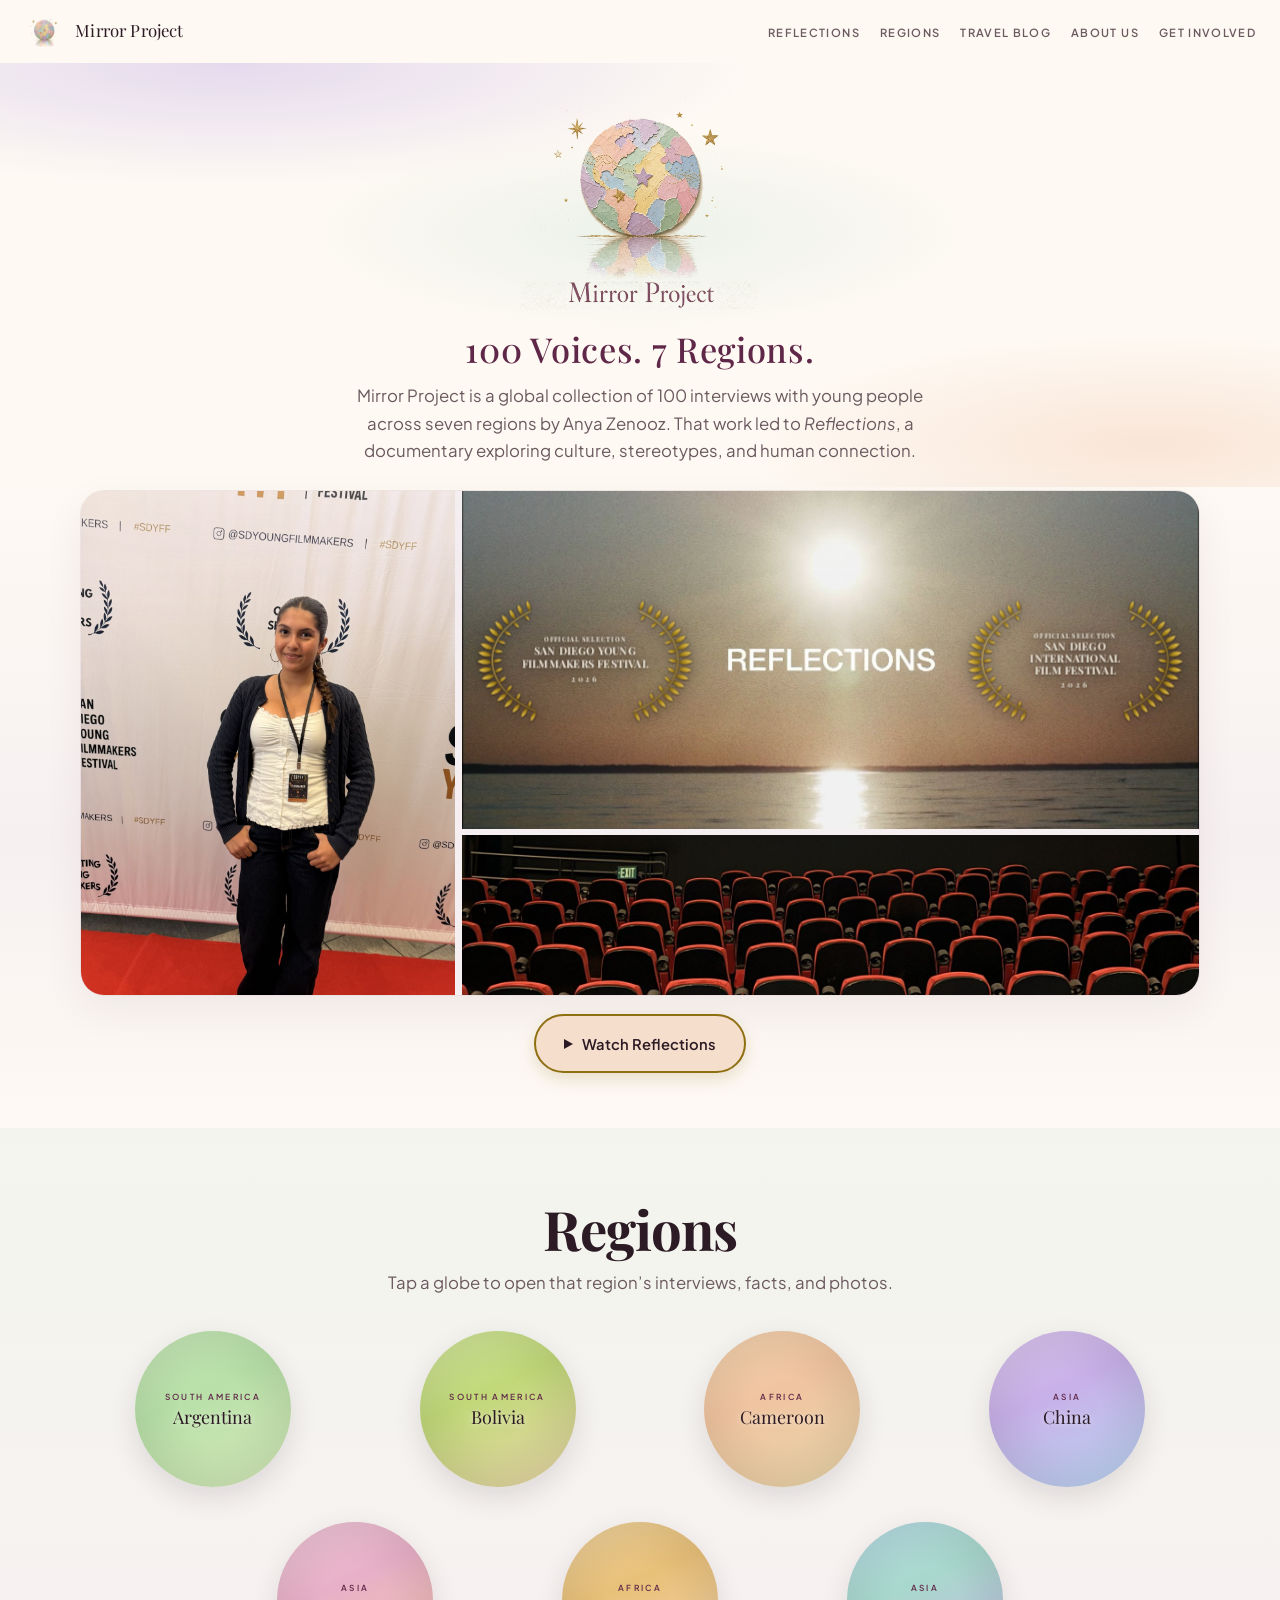
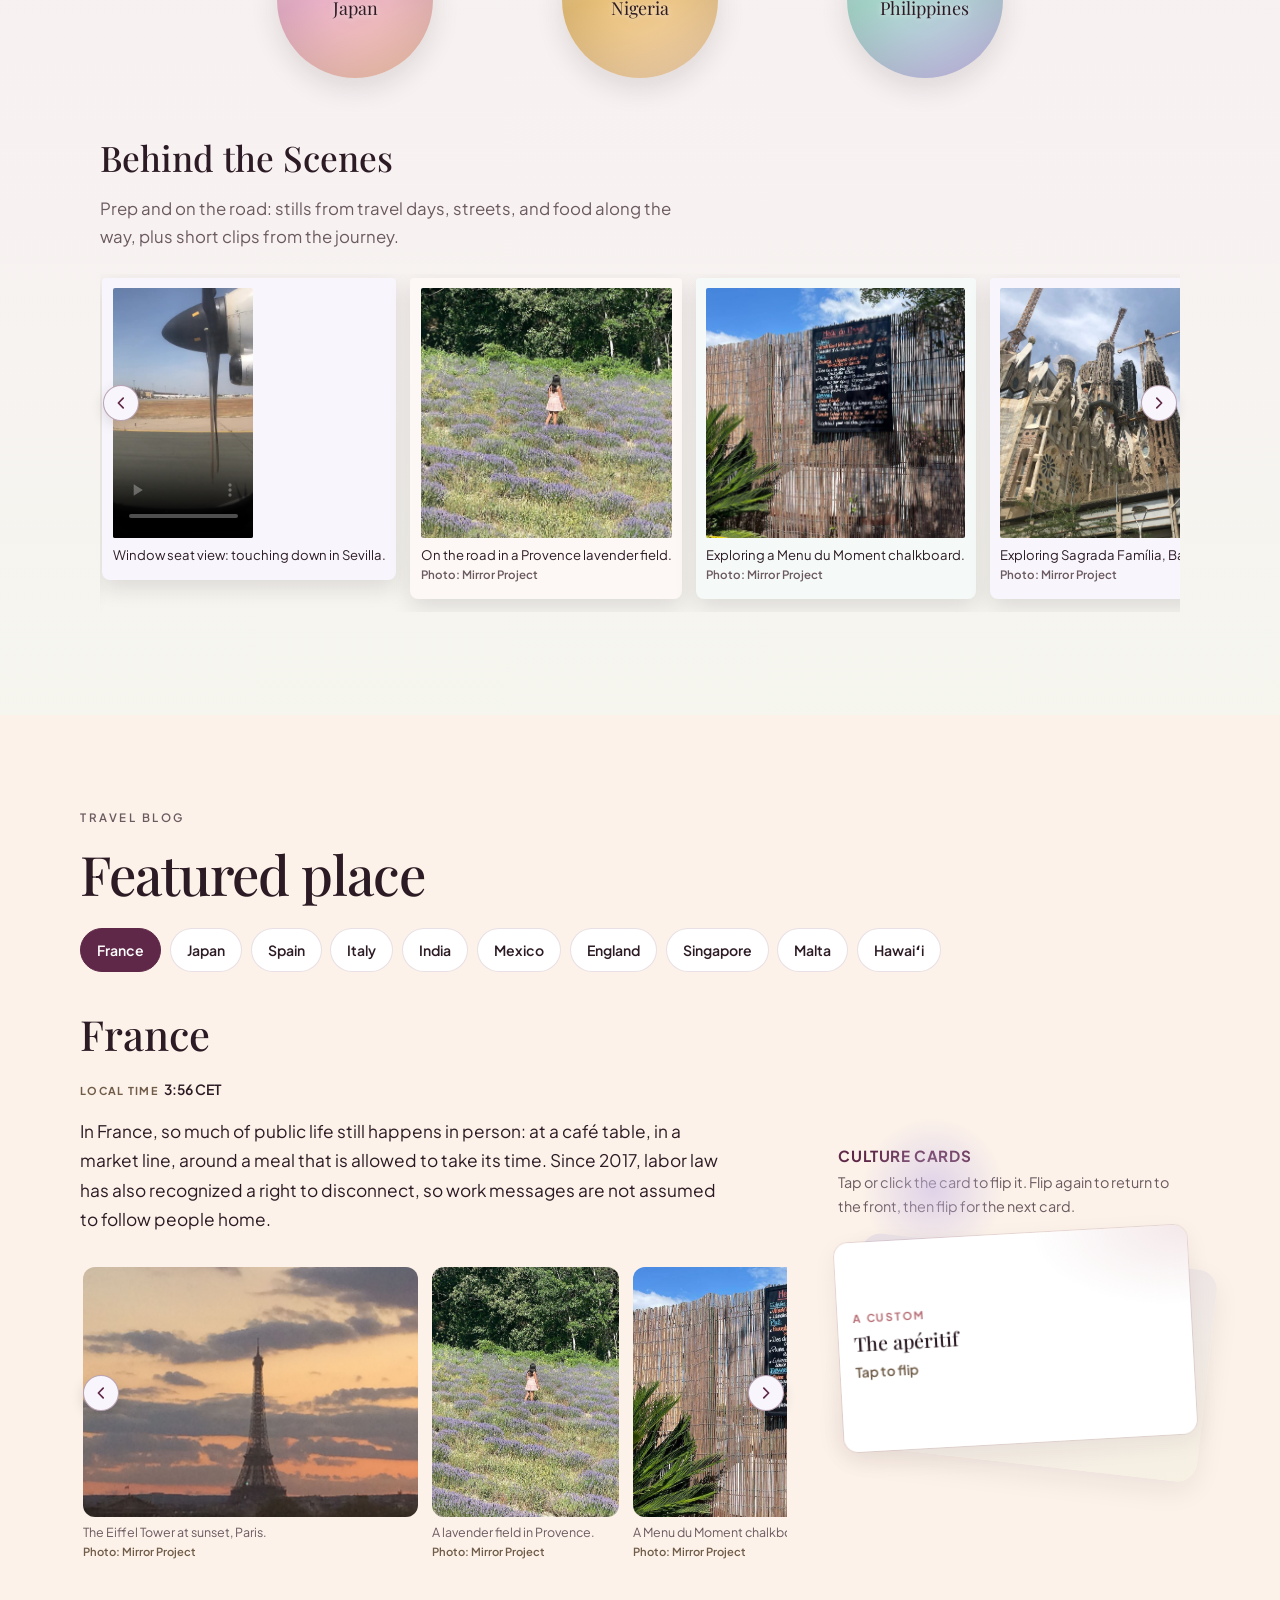
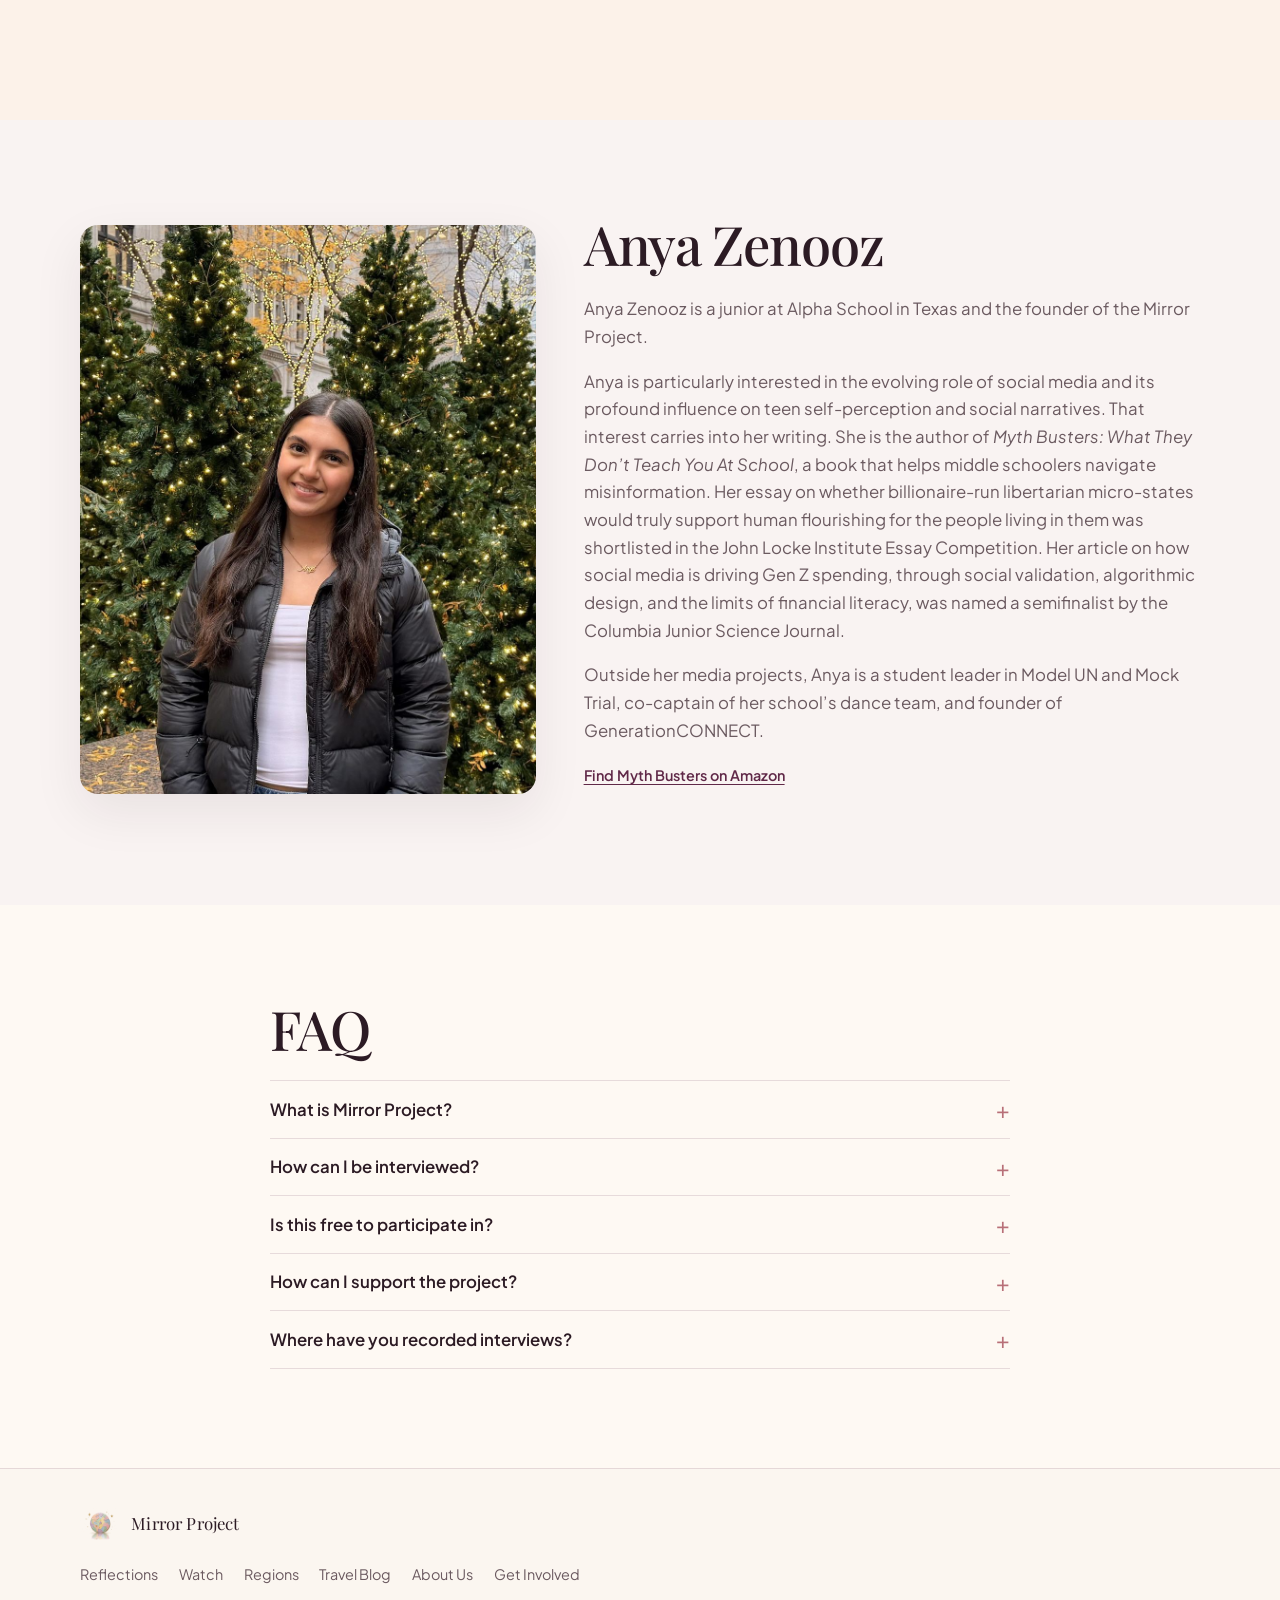
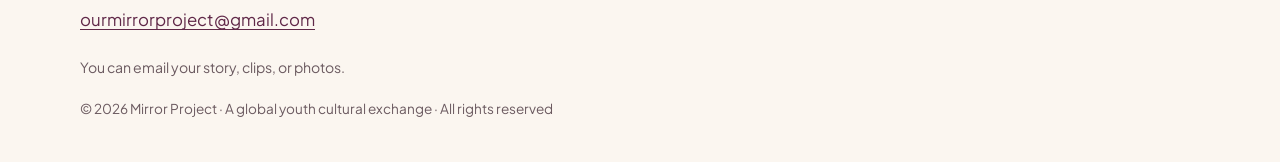
==== commit adfbc810: "Redistribute Cameroon clips: interviews, then question clips, then segments, then Voices." ====
--- a/index.html
+++ b/index.html
@@ -17,7 +17,7 @@
   <link rel="preconnect" href="https://fonts.googleapis.com">
   <link rel="preconnect" href="https://fonts.gstatic.com" crossorigin>
   <link href="https://fonts.googleapis.com/css2?family=Playfair+Display:ital,wght@0,400;0,500;0,600;1,400;1,500&family=Playfair+Display+SC:wght@600;700&family=Plus+Jakarta+Sans:ital,wght@0,400;0,500;0,600;0,700;1,400&display=swap" rel="stylesheet">
-  <link rel="stylesheet" href="styles.css?v=20261115z">
+  <link rel="stylesheet" href="styles.css?v=20261115aa">
 </head>
 <body>
   <a class="skip-link" href="#main">Skip to content</a>
@@ -1593,6 +1593,6 @@
     </div>
   </div>
 
-  <script src="script.js?v=20261115z"></script>
+  <script src="script.js?v=20261115aa"></script>
 </body>
 </html>
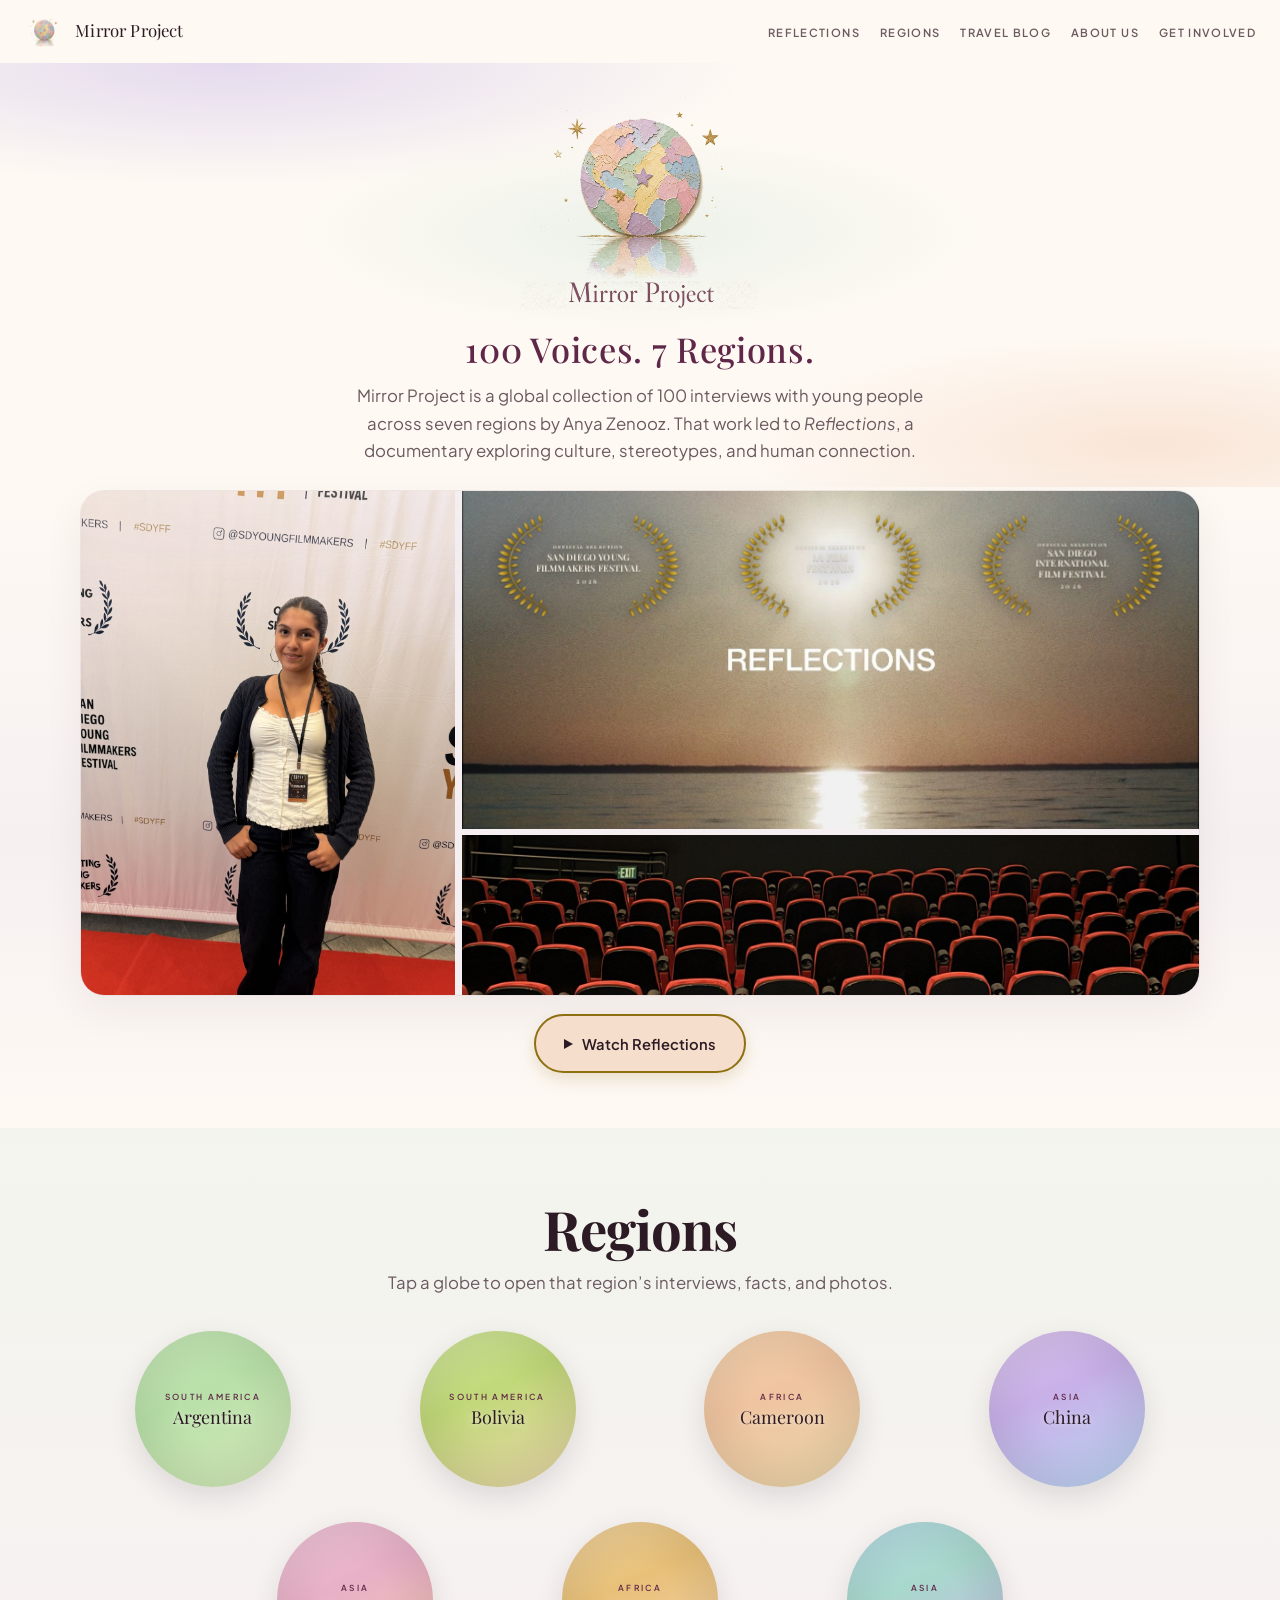
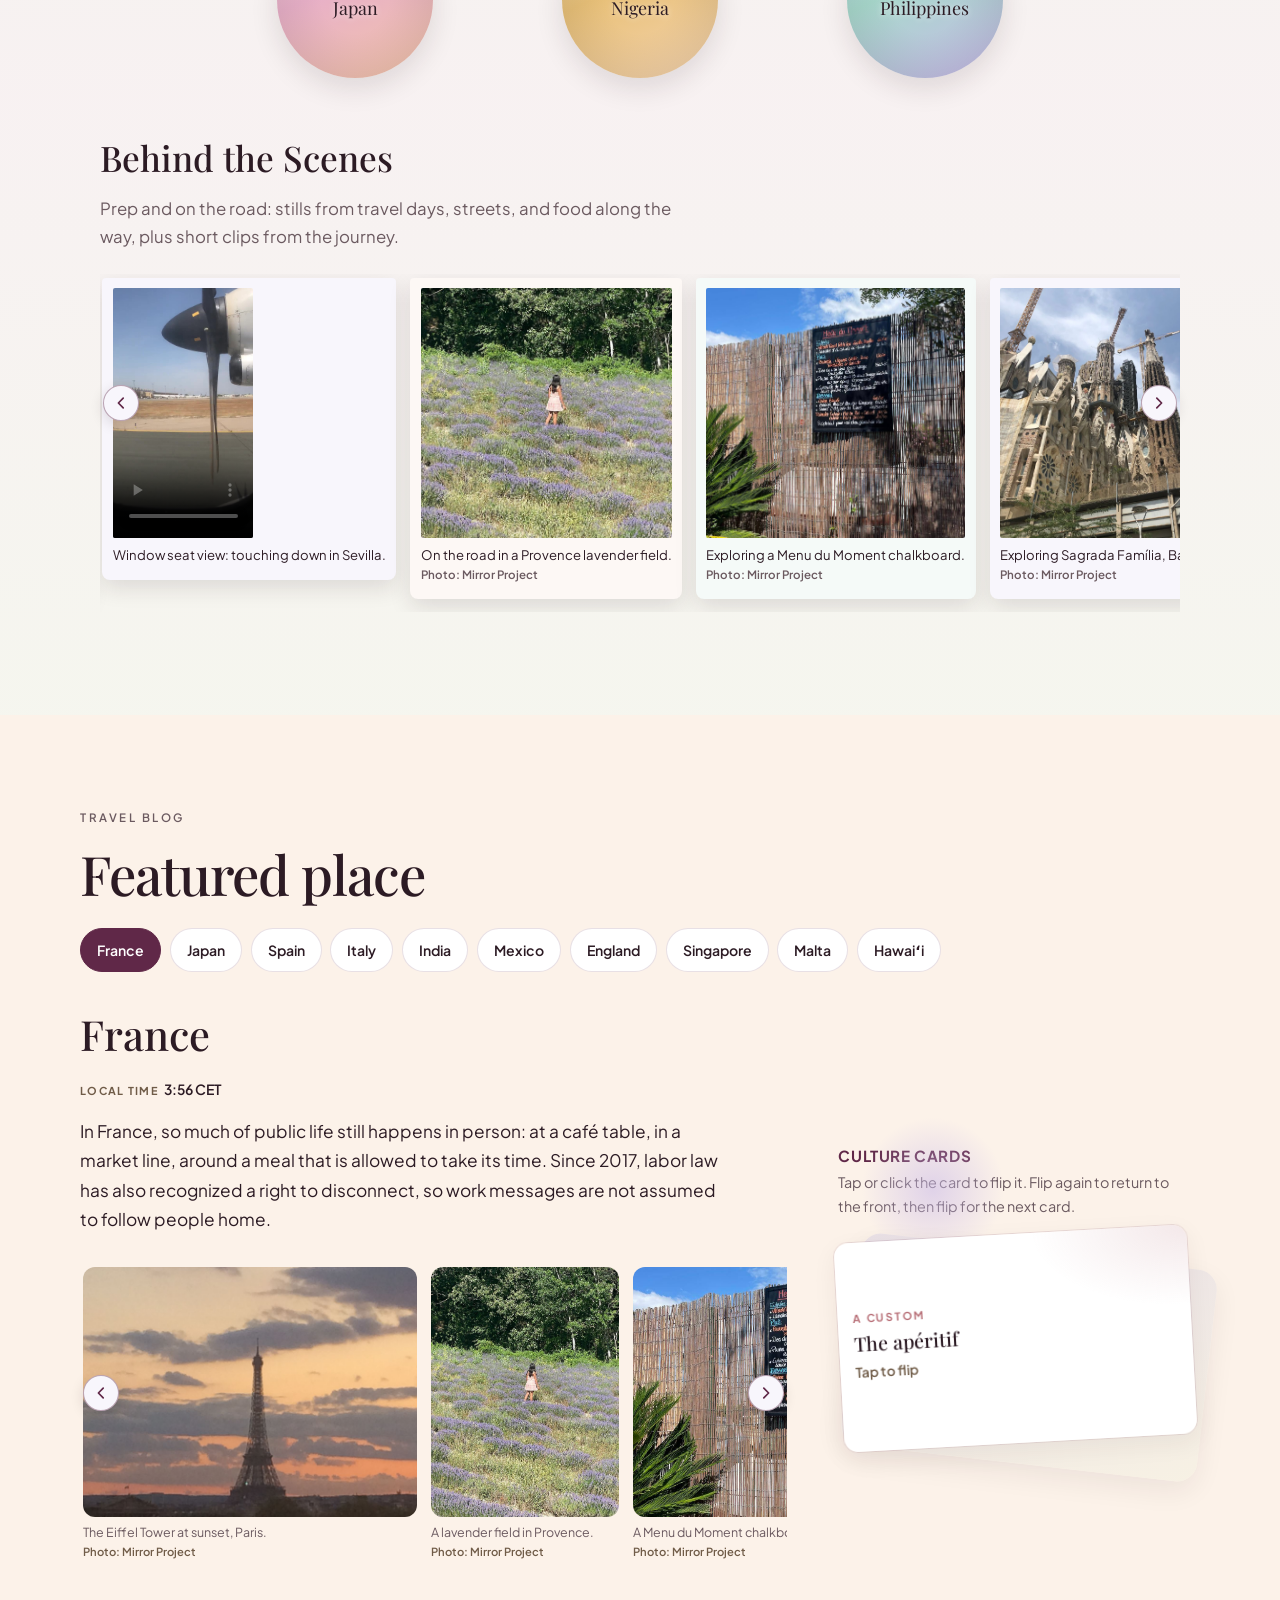
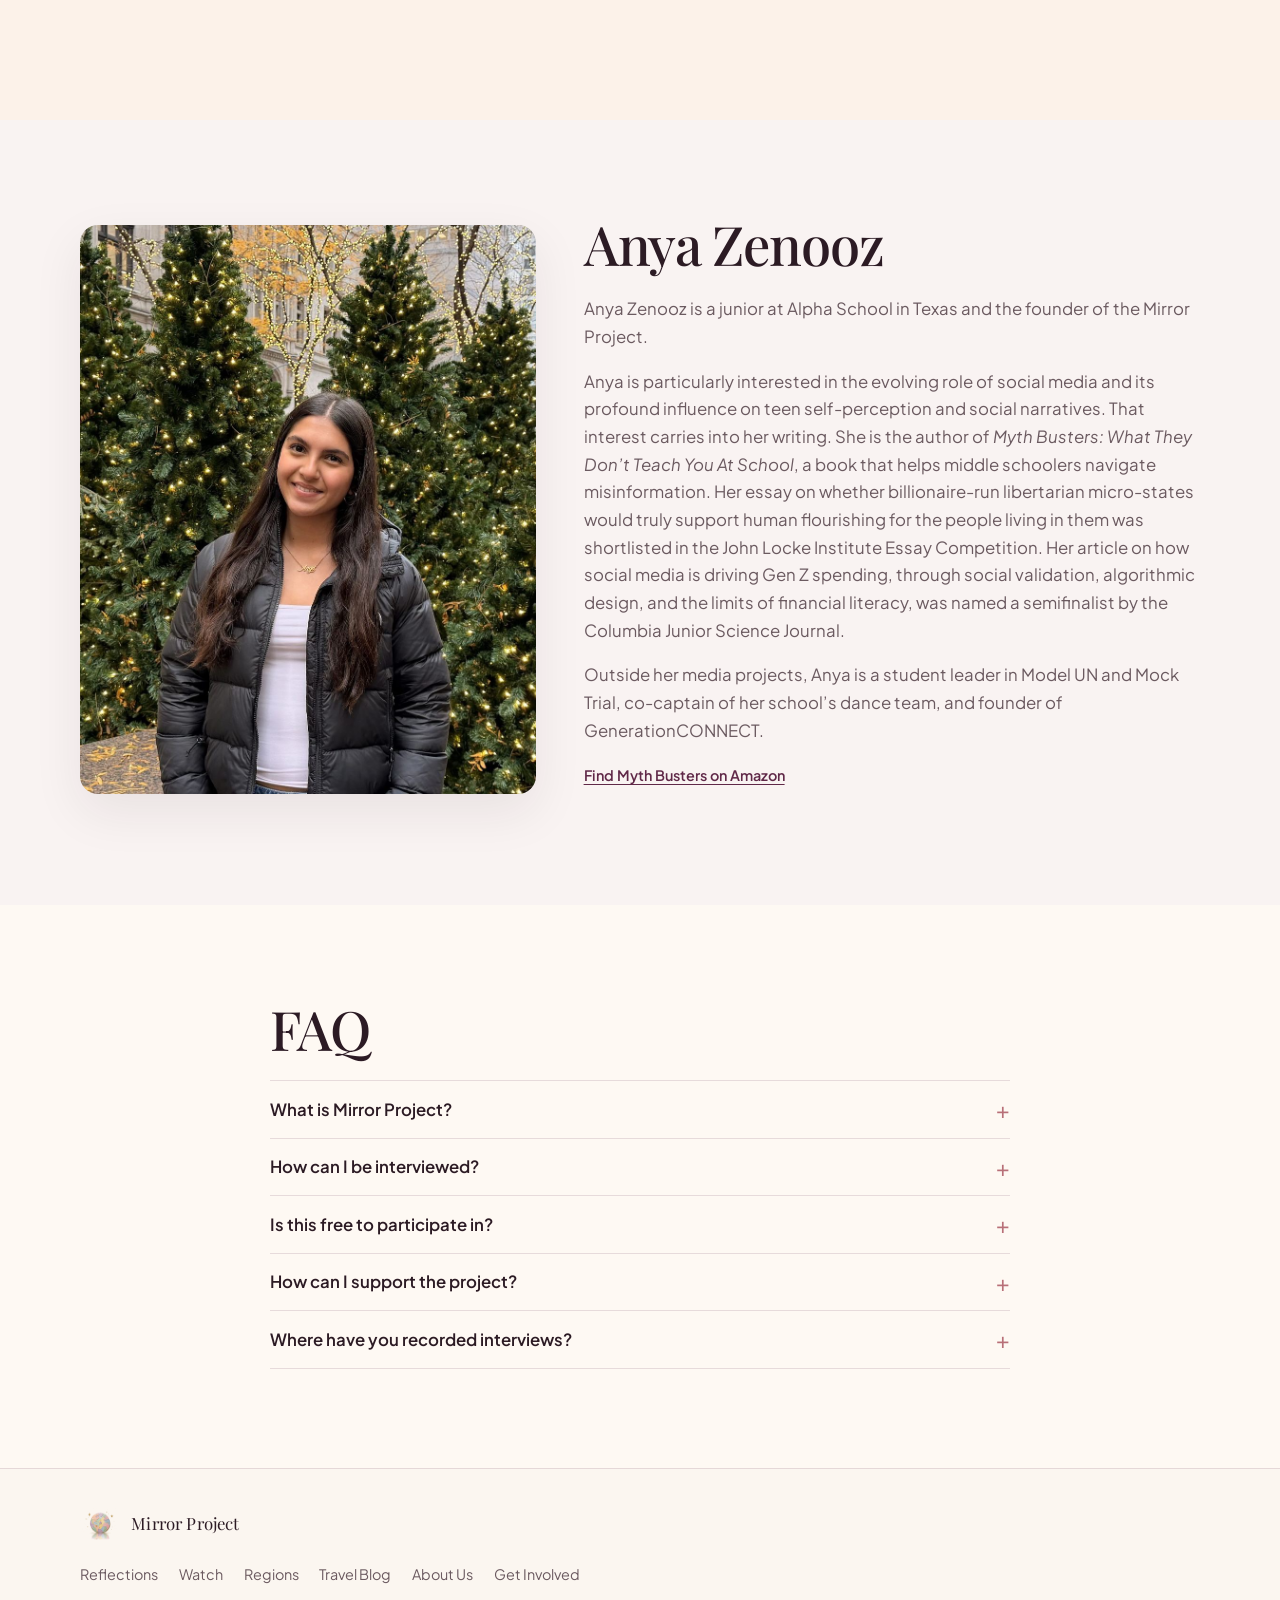
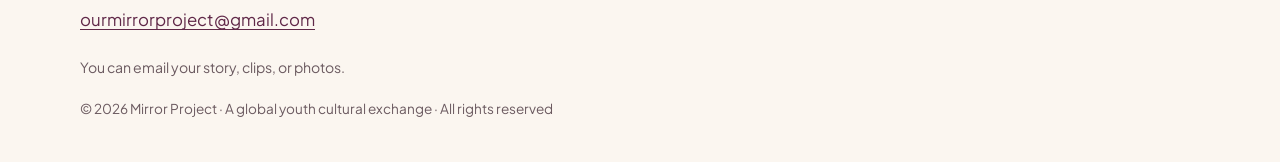
==== commit ad3f9913: "Add an Official Selection laurel for LA Film Festivals 2026. Place all three wreaths in a row above " ====
--- a/index.html
+++ b/index.html
@@ -17,7 +17,7 @@
   <link rel="preconnect" href="https://fonts.googleapis.com">
   <link rel="preconnect" href="https://fonts.gstatic.com" crossorigin>
   <link href="https://fonts.googleapis.com/css2?family=Playfair+Display:ital,wght@0,400;0,500;0,600;1,400;1,500&family=Playfair+Display+SC:wght@600;700&family=Plus+Jakarta+Sans:ital,wght@0,400;0,500;0,600;0,700;1,400&display=swap" rel="stylesheet">
-  <link rel="stylesheet" href="styles.css?v=20261115aa">
+  <link rel="stylesheet" href="styles.css?v=20261121a">
 </head>
 <body>
   <a class="skip-link" href="#main">Skip to content</a>
@@ -168,6 +168,114 @@
   </g>
 </svg>
 
+              <svg class="festival-laurel-badge" xmlns="http://www.w3.org/2000/svg" viewBox="0 0 540 400" width="540" height="400" role="img" aria-label="Official Selection, LA Film Festivals, 2026">
+  <defs>
+    <linearGradient id="laff-gold" x1="0" y1="0" x2="0.2" y2="1">
+      <stop offset="0%" stop-color="#F6DC8A"/>
+      <stop offset="42%" stop-color="#D4B03A"/>
+      <stop offset="100%" stop-color="#8E6F12"/>
+    </linearGradient>
+    <linearGradient id="laff-stem" x1="0" y1="0" x2="1" y2="1">
+      <stop offset="0%" stop-color="#E4C45E"/>
+      <stop offset="100%" stop-color="#8E6F12"/>
+    </linearGradient>
+    <filter id="laff-shadow" x="-20%" y="-20%" width="140%" height="140%">
+      <feDropShadow dx="0" dy="1" stdDeviation="2.1" flood-color="#140C10" flood-opacity="0.8"/>
+    </filter>
+  </defs>
+  <style>
+    .fl-kicker {
+      font-family: "Playfair Display SC", "Playfair Display", Palatino, "Palatino Linotype", Georgia, serif;
+      font-size: 14px;
+      font-weight: 600;
+      letter-spacing: 0.22em;
+      fill: #F7F1E4;
+    }
+    .fl-name {
+      font-family: "Playfair Display", Palatino, "Palatino Linotype", Georgia, serif;
+      font-size: 26px;
+      font-weight: 600;
+      letter-spacing: 0.02em;
+      fill: #F7F1E4;
+    }
+    .fl-year {
+      font-family: "Playfair Display", Palatino, "Palatino Linotype", Georgia, serif;
+      font-size: 19px;
+      font-weight: 600;
+      letter-spacing: 0.36em;
+      fill: #F7F1E4;
+    }
+  </style>
+  <g filter="url(#laff-shadow)">
+    <g><path class="fl-stem" d="M149.18,325.51L135.98,319.73L123.44,313.37L111.62,306.46L100.56,299.03L90.33,291.12L80.98,282.76L72.55,274.00L65.07,264.88L58.60,255.44L53.16,245.73L48.77,235.80L45.46,225.70L43.25,215.47L42.14,205.17L42.14,194.83L43.25,184.53L45.46,174.30L48.77,164.20L53.16,154.27L58.60,144.56L65.07,135.12L72.55,126.00L80.98,117.24L90.33,108.88L100.56,100.97L111.62,93.54L123.44,86.63L135.98,80.27" fill="none" stroke="url(#laff-stem)" stroke-width="2.1" stroke-linecap="round" stroke-linejoin="round"/>
+<g transform="translate(147.90,328.66) rotate(208.92)"><path d="M0,0 C3.7152000000000003,-3.84 6.6048,-12.48 0,-24.0 C-6.6048,-12.48 -3.7152000000000003,-3.84 0,0 Z" fill="url(#laff-gold)" stroke="#7A5E10" stroke-width="0.4" stroke-linejoin="round"/><path d="M0,-2.4000000000000004 C0,-10.08 0,-17.28 0,-21.6" fill="none" stroke="#7A5E10" stroke-width="0.35" stroke-opacity="0.4"/></g>
+<g transform="translate(127.39,319.30) rotate(213.92)"><path d="M0,0 C3.87,-4.0 6.88,-13.0 0,-25.0 C-6.88,-13.0 -3.87,-4.0 0,0 Z" fill="url(#laff-gold)" stroke="#7A5E10" stroke-width="0.4" stroke-linejoin="round"/><path d="M0,-2.5 C0,-10.5 0,-18.0 0,-22.5" fill="none" stroke="#7A5E10" stroke-width="0.35" stroke-opacity="0.4"/></g>
+<g transform="translate(108.52,308.53) rotate(219.33)"><path d="M0,0 C4.0248,-4.16 7.1552,-13.52 0,-26.0 C-7.1552,-13.52 -4.0248,-4.16 0,0 Z" fill="url(#laff-gold)" stroke="#7A5E10" stroke-width="0.4" stroke-linejoin="round"/><path d="M0,-2.6 C0,-10.92 0,-18.72 0,-23.400000000000002" fill="none" stroke="#7A5E10" stroke-width="0.35" stroke-opacity="0.4"/></g>
+<g transform="translate(91.54,296.47) rotate(225.23)"><path d="M0,0 C4.1796,-4.32 7.430400000000001,-14.040000000000001 0,-27.0 C-7.430400000000001,-14.040000000000001 -4.1796,-4.32 0,0 Z" fill="url(#laff-gold)" stroke="#7A5E10" stroke-width="0.4" stroke-linejoin="round"/><path d="M0,-2.7 C0,-11.34 0,-19.439999999999998 0,-24.3" fill="none" stroke="#7A5E10" stroke-width="0.35" stroke-opacity="0.4"/></g>
+<g transform="translate(76.63,283.26) rotate(231.71)"><path d="M0,0 C4.3344,-4.48 7.7056000000000004,-14.56 0,-28.0 C-7.7056000000000004,-14.56 -4.3344,-4.48 0,0 Z" fill="url(#laff-gold)" stroke="#7A5E10" stroke-width="0.4" stroke-linejoin="round"/><path d="M0,-2.8000000000000003 C0,-11.76 0,-20.16 0,-25.2" fill="none" stroke="#7A5E10" stroke-width="0.35" stroke-opacity="0.4"/></g>
+<g transform="translate(63.97,269.03) rotate(238.85)"><path d="M0,0 C4.489199999999999,-4.64 7.9807999999999995,-15.08 0,-29.0 C-7.9807999999999995,-15.08 -4.489199999999999,-4.64 0,0 Z" fill="url(#laff-gold)" stroke="#7A5E10" stroke-width="0.4" stroke-linejoin="round"/><path d="M0,-2.9000000000000004 C0,-12.18 0,-20.88 0,-26.1" fill="none" stroke="#7A5E10" stroke-width="0.35" stroke-opacity="0.4"/></g>
+<g transform="translate(53.73,253.94) rotate(246.68)"><path d="M0,0 C4.643999999999999,-4.8 8.256,-15.600000000000001 0,-30.0 C-8.256,-15.600000000000001 -4.643999999999999,-4.8 0,0 Z" fill="url(#laff-gold)" stroke="#7A5E10" stroke-width="0.4" stroke-linejoin="round"/><path d="M0,-3.0 C0,-12.6 0,-21.599999999999998 0,-27.0" fill="none" stroke="#7A5E10" stroke-width="0.35" stroke-opacity="0.4"/></g>
+<g transform="translate(46.05,238.17) rotate(255.20)"><path d="M0,0 C4.7988,-4.96 8.5312,-16.12 0,-31.0 C-8.5312,-16.12 -4.7988,-4.96 0,0 Z" fill="url(#laff-gold)" stroke="#7A5E10" stroke-width="0.4" stroke-linejoin="round"/><path d="M0,-3.1 C0,-13.02 0,-22.32 0,-27.900000000000002" fill="none" stroke="#7A5E10" stroke-width="0.35" stroke-opacity="0.4"/></g>
+<g transform="translate(41.02,221.90) rotate(264.29)"><path d="M0,0 C4.9536,-5.12 8.8064,-16.64 0,-32.0 C-8.8064,-16.64 -4.9536,-5.12 0,0 Z" fill="url(#laff-gold)" stroke="#7A5E10" stroke-width="0.4" stroke-linejoin="round"/><path d="M0,-3.2 C0,-13.44 0,-23.04 0,-28.8" fill="none" stroke="#7A5E10" stroke-width="0.35" stroke-opacity="0.4"/></g>
+<g transform="translate(38.74,205.35) rotate(-86.24)"><path d="M0,0 C5.1084,-5.28 9.0816,-17.16 0,-33.0 C-9.0816,-17.16 -5.1084,-5.28 0,0 Z" fill="url(#laff-gold)" stroke="#7A5E10" stroke-width="0.4" stroke-linejoin="round"/><path d="M0,-3.3000000000000003 C0,-13.86 0,-23.759999999999998 0,-29.7" fill="none" stroke="#7A5E10" stroke-width="0.35" stroke-opacity="0.4"/></g>
+<g transform="translate(39.24,188.72) rotate(-76.67)"><path d="M0,0 C4.9536,-5.12 8.8064,-16.64 0,-32.0 C-8.8064,-16.64 -4.9536,-5.12 0,0 Z" fill="url(#laff-gold)" stroke="#7A5E10" stroke-width="0.4" stroke-linejoin="round"/><path d="M0,-3.2 C0,-13.44 0,-23.04 0,-28.8" fill="none" stroke="#7A5E10" stroke-width="0.35" stroke-opacity="0.4"/></g>
+<g transform="translate(42.51,172.24) rotate(-67.30)"><path d="M0,0 C4.7988,-4.96 8.5312,-16.12 0,-31.0 C-8.5312,-16.12 -4.7988,-4.96 0,0 Z" fill="url(#laff-gold)" stroke="#7A5E10" stroke-width="0.4" stroke-linejoin="round"/><path d="M0,-3.1 C0,-13.02 0,-22.32 0,-27.900000000000002" fill="none" stroke="#7A5E10" stroke-width="0.35" stroke-opacity="0.4"/></g>
+<g transform="translate(48.49,156.13) rotate(-58.40)"><path d="M0,0 C4.643999999999999,-4.8 8.256,-15.600000000000001 0,-30.0 C-8.256,-15.600000000000001 -4.643999999999999,-4.8 0,0 Z" fill="url(#laff-gold)" stroke="#7A5E10" stroke-width="0.4" stroke-linejoin="round"/><path d="M0,-3.0 C0,-12.6 0,-21.599999999999998 0,-27.0" fill="none" stroke="#7A5E10" stroke-width="0.35" stroke-opacity="0.4"/></g>
+<g transform="translate(57.10,140.58) rotate(-50.12)"><path d="M0,0 C4.489199999999999,-4.64 7.9807999999999995,-15.08 0,-29.0 C-7.9807999999999995,-15.08 -4.489199999999999,-4.64 0,0 Z" fill="url(#laff-gold)" stroke="#7A5E10" stroke-width="0.4" stroke-linejoin="round"/><path d="M0,-2.9000000000000004 C0,-12.18 0,-20.88 0,-26.1" fill="none" stroke="#7A5E10" stroke-width="0.35" stroke-opacity="0.4"/></g>
+<g transform="translate(68.22,125.78) rotate(-42.53)"><path d="M0,0 C4.3344,-4.48 7.7056000000000004,-14.56 0,-28.0 C-7.7056000000000004,-14.56 -4.3344,-4.48 0,0 Z" fill="url(#laff-gold)" stroke="#7A5E10" stroke-width="0.4" stroke-linejoin="round"/><path d="M0,-2.8000000000000003 C0,-11.76 0,-20.16 0,-25.2" fill="none" stroke="#7A5E10" stroke-width="0.35" stroke-opacity="0.4"/></g>
+<g transform="translate(81.70,111.90) rotate(-35.64)"><path d="M0,0 C4.1796,-4.32 7.430400000000001,-14.040000000000001 0,-27.0 C-7.430400000000001,-14.040000000000001 -4.1796,-4.32 0,0 Z" fill="url(#laff-gold)" stroke="#7A5E10" stroke-width="0.4" stroke-linejoin="round"/><path d="M0,-2.7 C0,-11.34 0,-19.439999999999998 0,-24.3" fill="none" stroke="#7A5E10" stroke-width="0.35" stroke-opacity="0.4"/></g>
+<g transform="translate(97.38,99.08) rotate(-29.37)"><path d="M0,0 C4.0248,-4.16 7.1552,-13.52 0,-26.0 C-7.1552,-13.52 -4.0248,-4.16 0,0 Z" fill="url(#laff-gold)" stroke="#7A5E10" stroke-width="0.4" stroke-linejoin="round"/><path d="M0,-2.6 C0,-10.92 0,-18.72 0,-23.400000000000002" fill="none" stroke="#7A5E10" stroke-width="0.35" stroke-opacity="0.4"/></g>
+<g transform="translate(115.06,87.47) rotate(-23.66)"><path d="M0,0 C3.87,-4.0 6.88,-13.0 0,-25.0 C-6.88,-13.0 -3.87,-4.0 0,0 Z" fill="url(#laff-gold)" stroke="#7A5E10" stroke-width="0.4" stroke-linejoin="round"/><path d="M0,-2.5 C0,-10.5 0,-18.0 0,-22.5" fill="none" stroke="#7A5E10" stroke-width="0.35" stroke-opacity="0.4"/></g>
+<g transform="translate(134.53,77.19) rotate(-18.41)"><path d="M0,0 C3.7152000000000003,-3.84 6.6048,-12.48 0,-24.0 C-6.6048,-12.48 -3.7152000000000003,-3.84 0,0 Z" fill="url(#laff-gold)" stroke="#7A5E10" stroke-width="0.4" stroke-linejoin="round"/><path d="M0,-2.4000000000000004 C0,-10.08 0,-17.28 0,-21.6" fill="none" stroke="#7A5E10" stroke-width="0.35" stroke-opacity="0.4"/></g>
+<g transform="translate(131.87,315.29) rotate(16.83)"><path d="M0,0 C2.56968,-2.656 4.56832,-8.632000000000001 0,-16.6 C-4.56832,-8.632000000000001 -2.56968,-2.656 0,0 Z" fill="url(#laff-gold)" stroke="#7A5E10" stroke-width="0.4" stroke-linejoin="round"/><path d="M0,-1.6600000000000001 C0,-6.972 0,-11.952 0,-14.940000000000001" fill="none" stroke="#7A5E10" stroke-width="0.35" stroke-opacity="0.4"/></g>
+<g transform="translate(102.43,297.66) rotate(25.85)"><path d="M0,0 C2.7385527272727272,-2.8305454545454545 4.868538181818182,-9.199272727272728 0,-17.69090909090909 C-4.868538181818182,-9.199272727272728 -2.7385527272727272,-2.8305454545454545 0,0 Z" fill="url(#laff-gold)" stroke="#7A5E10" stroke-width="0.4" stroke-linejoin="round"/><path d="M0,-1.7690909090909093 C0,-7.430181818181818 0,-12.737454545454545 0,-15.921818181818182" fill="none" stroke="#7A5E10" stroke-width="0.35" stroke-opacity="0.4"/></g>
+<g transform="translate(78.31,276.98) rotate(36.32)"><path d="M0,0 C2.9074254545454545,-3.0050909090909093 5.168756363636364,-9.766545454545454 0,-18.78181818181818 C-5.168756363636364,-9.766545454545454 -2.9074254545454545,-3.0050909090909093 0,0 Z" fill="url(#laff-gold)" stroke="#7A5E10" stroke-width="0.4" stroke-linejoin="round"/><path d="M0,-1.8781818181818182 C0,-7.888363636363636 0,-13.52290909090909 0,-16.903636363636362" fill="none" stroke="#7A5E10" stroke-width="0.35" stroke-opacity="0.4"/></g>
+<g transform="translate(60.26,253.94) rotate(48.56)"><path d="M0,0 C3.0762981818181814,-3.1796363636363636 5.468974545454545,-10.333818181818181 0,-19.87272727272727 C-5.468974545454545,-10.333818181818181 -3.0762981818181814,-3.1796363636363636 0,0 Z" fill="url(#laff-gold)" stroke="#7A5E10" stroke-width="0.4" stroke-linejoin="round"/><path d="M0,-1.9872727272727273 C0,-8.346545454545454 0,-14.308363636363636 0,-17.885454545454543" fill="none" stroke="#7A5E10" stroke-width="0.35" stroke-opacity="0.4"/></g>
+<g transform="translate(48.81,229.28) rotate(62.62)"><path d="M0,0 C3.245170909090909,-3.3541818181818184 5.769192727272728,-10.90109090909091 0,-20.963636363636365 C-5.769192727272728,-10.90109090909091 -3.245170909090909,-3.3541818181818184 0,0 Z" fill="url(#laff-gold)" stroke="#7A5E10" stroke-width="0.4" stroke-linejoin="round"/><path d="M0,-2.0963636363636367 C0,-8.804727272727273 0,-15.093818181818182 0,-18.867272727272727" fill="none" stroke="#7A5E10" stroke-width="0.35" stroke-opacity="0.4"/></g>
+<g transform="translate(44.28,203.76) rotate(77.98)"><path d="M0,0 C3.3971563636363635,-3.5112727272727273 6.039389090909091,-11.411636363636363 0,-21.945454545454545 C-6.039389090909091,-11.411636363636363 -3.3971563636363635,-3.5112727272727273 0,0 Z" fill="url(#laff-gold)" stroke="#7A5E10" stroke-width="0.4" stroke-linejoin="round"/><path d="M0,-2.194545454545455 C0,-9.217090909090908 0,-15.800727272727272 0,-19.75090909090909" fill="none" stroke="#7A5E10" stroke-width="0.35" stroke-opacity="0.4"/></g>
+<g transform="translate(46.76,178.14) rotate(93.52)"><path d="M0,0 C3.2282836363636362,-3.336727272727273 5.73917090909091,-10.844363636363637 0,-20.854545454545455 C-5.73917090909091,-10.844363636363637 -3.2282836363636362,-3.336727272727273 0,0 Z" fill="url(#laff-gold)" stroke="#7A5E10" stroke-width="0.4" stroke-linejoin="round"/><path d="M0,-2.0854545454545454 C0,-8.758909090909091 0,-15.015272727272727 0,-18.76909090909091" fill="none" stroke="#7A5E10" stroke-width="0.35" stroke-opacity="0.4"/></g>
+<g transform="translate(56.20,153.15) rotate(108.04)"><path d="M0,0 C3.0594109090909085,-3.1621818181818178 5.438952727272726,-10.277090909090909 0,-19.763636363636362 C-5.438952727272726,-10.277090909090909 -3.0594109090909085,-3.1621818181818178 0,0 Z" fill="url(#laff-gold)" stroke="#7A5E10" stroke-width="0.4" stroke-linejoin="round"/><path d="M0,-1.9763636363636363 C0,-8.300727272727272 0,-14.22981818181818 0,-17.787272727272725" fill="none" stroke="#7A5E10" stroke-width="0.35" stroke-opacity="0.4"/></g>
+<g transform="translate(72.36,129.56) rotate(120.83)"><path d="M0,0 C2.8905381818181812,-2.9876363636363634 5.138734545454545,-9.709818181818182 0,-18.672727272727272 C-5.138734545454545,-9.709818181818182 -2.8905381818181812,-2.9876363636363634 0,0 Z" fill="url(#laff-gold)" stroke="#7A5E10" stroke-width="0.4" stroke-linejoin="round"/><path d="M0,-1.8672727272727272 C0,-7.842545454545454 0,-13.444363636363635 0,-16.805454545454545" fill="none" stroke="#7A5E10" stroke-width="0.35" stroke-opacity="0.4"/></g>
+<g transform="translate(94.77,108.11) rotate(131.79)"><path d="M0,0 C2.7216654545454544,-2.813090909090909 4.838516363636364,-9.142545454545456 0,-17.581818181818182 C-4.838516363636364,-9.142545454545456 -2.7216654545454544,-2.813090909090909 0,0 Z" fill="url(#laff-gold)" stroke="#7A5E10" stroke-width="0.4" stroke-linejoin="round"/><path d="M0,-1.7581818181818183 C0,-7.384363636363636 0,-12.658909090909091 0,-15.823636363636364" fill="none" stroke="#7A5E10" stroke-width="0.35" stroke-opacity="0.4"/></g>
+<g transform="translate(122.75,89.52) rotate(141.20)"><path d="M0,0 C2.5527927272727275,-2.6385454545454547 4.538298181818182,-8.575272727272727 0,-16.490909090909092 C-4.538298181818182,-8.575272727272727 -2.5527927272727275,-2.6385454545454547 0,0 Z" fill="url(#laff-gold)" stroke="#7A5E10" stroke-width="0.4" stroke-linejoin="round"/><path d="M0,-1.6490909090909094 C0,-6.926181818181818 0,-11.873454545454546 0,-14.841818181818184" fill="none" stroke="#7A5E10" stroke-width="0.35" stroke-opacity="0.4"/></g></g>
+    <g><path class="fl-stem" d="M390.82,325.51L404.02,319.73L416.56,313.37L428.38,306.46L439.44,299.03L449.67,291.12L459.02,282.76L467.45,274.00L474.93,264.88L481.40,255.44L486.84,245.73L491.23,235.80L494.54,225.70L496.75,215.47L497.86,205.17L497.86,194.83L496.75,184.53L494.54,174.30L491.23,164.20L486.84,154.27L481.40,144.56L474.93,135.12L467.45,126.00L459.02,117.24L449.67,108.88L439.44,100.97L428.38,93.54L416.56,86.63L404.02,80.27" fill="none" stroke="url(#laff-stem)" stroke-width="2.1" stroke-linecap="round" stroke-linejoin="round"/>
+<g transform="translate(392.10,328.66) rotate(151.08)"><path d="M0,0 C3.7152000000000003,-3.84 6.6048,-12.48 0,-24.0 C-6.6048,-12.48 -3.7152000000000003,-3.84 0,0 Z" fill="url(#laff-gold)" stroke="#7A5E10" stroke-width="0.4" stroke-linejoin="round"/><path d="M0,-2.4000000000000004 C0,-10.08 0,-17.28 0,-21.6" fill="none" stroke="#7A5E10" stroke-width="0.35" stroke-opacity="0.4"/></g>
+<g transform="translate(412.61,319.30) rotate(146.08)"><path d="M0,0 C3.87,-4.0 6.88,-13.0 0,-25.0 C-6.88,-13.0 -3.87,-4.0 0,0 Z" fill="url(#laff-gold)" stroke="#7A5E10" stroke-width="0.4" stroke-linejoin="round"/><path d="M0,-2.5 C0,-10.5 0,-18.0 0,-22.5" fill="none" stroke="#7A5E10" stroke-width="0.35" stroke-opacity="0.4"/></g>
+<g transform="translate(431.48,308.53) rotate(140.67)"><path d="M0,0 C4.0248,-4.16 7.1552,-13.52 0,-26.0 C-7.1552,-13.52 -4.0248,-4.16 0,0 Z" fill="url(#laff-gold)" stroke="#7A5E10" stroke-width="0.4" stroke-linejoin="round"/><path d="M0,-2.6 C0,-10.92 0,-18.72 0,-23.400000000000002" fill="none" stroke="#7A5E10" stroke-width="0.35" stroke-opacity="0.4"/></g>
+<g transform="translate(448.46,296.47) rotate(134.77)"><path d="M0,0 C4.1796,-4.32 7.430400000000001,-14.040000000000001 0,-27.0 C-7.430400000000001,-14.040000000000001 -4.1796,-4.32 0,0 Z" fill="url(#laff-gold)" stroke="#7A5E10" stroke-width="0.4" stroke-linejoin="round"/><path d="M0,-2.7 C0,-11.34 0,-19.439999999999998 0,-24.3" fill="none" stroke="#7A5E10" stroke-width="0.35" stroke-opacity="0.4"/></g>
+<g transform="translate(463.37,283.26) rotate(128.29)"><path d="M0,0 C4.3344,-4.48 7.7056000000000004,-14.56 0,-28.0 C-7.7056000000000004,-14.56 -4.3344,-4.48 0,0 Z" fill="url(#laff-gold)" stroke="#7A5E10" stroke-width="0.4" stroke-linejoin="round"/><path d="M0,-2.8000000000000003 C0,-11.76 0,-20.16 0,-25.2" fill="none" stroke="#7A5E10" stroke-width="0.35" stroke-opacity="0.4"/></g>
+<g transform="translate(476.03,269.03) rotate(121.15)"><path d="M0,0 C4.489199999999999,-4.64 7.9807999999999995,-15.08 0,-29.0 C-7.9807999999999995,-15.08 -4.489199999999999,-4.64 0,0 Z" fill="url(#laff-gold)" stroke="#7A5E10" stroke-width="0.4" stroke-linejoin="round"/><path d="M0,-2.9000000000000004 C0,-12.18 0,-20.88 0,-26.1" fill="none" stroke="#7A5E10" stroke-width="0.35" stroke-opacity="0.4"/></g>
+<g transform="translate(486.27,253.94) rotate(113.32)"><path d="M0,0 C4.643999999999999,-4.8 8.256,-15.600000000000001 0,-30.0 C-8.256,-15.600000000000001 -4.643999999999999,-4.8 0,0 Z" fill="url(#laff-gold)" stroke="#7A5E10" stroke-width="0.4" stroke-linejoin="round"/><path d="M0,-3.0 C0,-12.6 0,-21.599999999999998 0,-27.0" fill="none" stroke="#7A5E10" stroke-width="0.35" stroke-opacity="0.4"/></g>
+<g transform="translate(493.95,238.17) rotate(104.80)"><path d="M0,0 C4.7988,-4.96 8.5312,-16.12 0,-31.0 C-8.5312,-16.12 -4.7988,-4.96 0,0 Z" fill="url(#laff-gold)" stroke="#7A5E10" stroke-width="0.4" stroke-linejoin="round"/><path d="M0,-3.1 C0,-13.02 0,-22.32 0,-27.900000000000002" fill="none" stroke="#7A5E10" stroke-width="0.35" stroke-opacity="0.4"/></g>
+<g transform="translate(498.98,221.90) rotate(95.71)"><path d="M0,0 C4.9536,-5.12 8.8064,-16.64 0,-32.0 C-8.8064,-16.64 -4.9536,-5.12 0,0 Z" fill="url(#laff-gold)" stroke="#7A5E10" stroke-width="0.4" stroke-linejoin="round"/><path d="M0,-3.2 C0,-13.44 0,-23.04 0,-28.8" fill="none" stroke="#7A5E10" stroke-width="0.35" stroke-opacity="0.4"/></g>
+<g transform="translate(501.26,205.35) rotate(86.24)"><path d="M0,0 C5.1084,-5.28 9.0816,-17.16 0,-33.0 C-9.0816,-17.16 -5.1084,-5.28 0,0 Z" fill="url(#laff-gold)" stroke="#7A5E10" stroke-width="0.4" stroke-linejoin="round"/><path d="M0,-3.3000000000000003 C0,-13.86 0,-23.759999999999998 0,-29.7" fill="none" stroke="#7A5E10" stroke-width="0.35" stroke-opacity="0.4"/></g>
+<g transform="translate(500.76,188.72) rotate(76.67)"><path d="M0,0 C4.9536,-5.12 8.8064,-16.64 0,-32.0 C-8.8064,-16.64 -4.9536,-5.12 0,0 Z" fill="url(#laff-gold)" stroke="#7A5E10" stroke-width="0.4" stroke-linejoin="round"/><path d="M0,-3.2 C0,-13.44 0,-23.04 0,-28.8" fill="none" stroke="#7A5E10" stroke-width="0.35" stroke-opacity="0.4"/></g>
+<g transform="translate(497.49,172.24) rotate(67.30)"><path d="M0,0 C4.7988,-4.96 8.5312,-16.12 0,-31.0 C-8.5312,-16.12 -4.7988,-4.96 0,0 Z" fill="url(#laff-gold)" stroke="#7A5E10" stroke-width="0.4" stroke-linejoin="round"/><path d="M0,-3.1 C0,-13.02 0,-22.32 0,-27.900000000000002" fill="none" stroke="#7A5E10" stroke-width="0.35" stroke-opacity="0.4"/></g>
+<g transform="translate(491.51,156.13) rotate(58.40)"><path d="M0,0 C4.643999999999999,-4.8 8.256,-15.600000000000001 0,-30.0 C-8.256,-15.600000000000001 -4.643999999999999,-4.8 0,0 Z" fill="url(#laff-gold)" stroke="#7A5E10" stroke-width="0.4" stroke-linejoin="round"/><path d="M0,-3.0 C0,-12.6 0,-21.599999999999998 0,-27.0" fill="none" stroke="#7A5E10" stroke-width="0.35" stroke-opacity="0.4"/></g>
+<g transform="translate(482.90,140.58) rotate(50.12)"><path d="M0,0 C4.489199999999999,-4.64 7.9807999999999995,-15.08 0,-29.0 C-7.9807999999999995,-15.08 -4.489199999999999,-4.64 0,0 Z" fill="url(#laff-gold)" stroke="#7A5E10" stroke-width="0.4" stroke-linejoin="round"/><path d="M0,-2.9000000000000004 C0,-12.18 0,-20.88 0,-26.1" fill="none" stroke="#7A5E10" stroke-width="0.35" stroke-opacity="0.4"/></g>
+<g transform="translate(471.78,125.78) rotate(42.53)"><path d="M0,0 C4.3344,-4.48 7.7056000000000004,-14.56 0,-28.0 C-7.7056000000000004,-14.56 -4.3344,-4.48 0,0 Z" fill="url(#laff-gold)" stroke="#7A5E10" stroke-width="0.4" stroke-linejoin="round"/><path d="M0,-2.8000000000000003 C0,-11.76 0,-20.16 0,-25.2" fill="none" stroke="#7A5E10" stroke-width="0.35" stroke-opacity="0.4"/></g>
+<g transform="translate(458.30,111.90) rotate(35.64)"><path d="M0,0 C4.1796,-4.32 7.430400000000001,-14.040000000000001 0,-27.0 C-7.430400000000001,-14.040000000000001 -4.1796,-4.32 0,0 Z" fill="url(#laff-gold)" stroke="#7A5E10" stroke-width="0.4" stroke-linejoin="round"/><path d="M0,-2.7 C0,-11.34 0,-19.439999999999998 0,-24.3" fill="none" stroke="#7A5E10" stroke-width="0.35" stroke-opacity="0.4"/></g>
+<g transform="translate(442.62,99.08) rotate(29.37)"><path d="M0,0 C4.0248,-4.16 7.1552,-13.52 0,-26.0 C-7.1552,-13.52 -4.0248,-4.16 0,0 Z" fill="url(#laff-gold)" stroke="#7A5E10" stroke-width="0.4" stroke-linejoin="round"/><path d="M0,-2.6 C0,-10.92 0,-18.72 0,-23.400000000000002" fill="none" stroke="#7A5E10" stroke-width="0.35" stroke-opacity="0.4"/></g>
+<g transform="translate(424.94,87.47) rotate(23.66)"><path d="M0,0 C3.87,-4.0 6.88,-13.0 0,-25.0 C-6.88,-13.0 -3.87,-4.0 0,0 Z" fill="url(#laff-gold)" stroke="#7A5E10" stroke-width="0.4" stroke-linejoin="round"/><path d="M0,-2.5 C0,-10.5 0,-18.0 0,-22.5" fill="none" stroke="#7A5E10" stroke-width="0.35" stroke-opacity="0.4"/></g>
+<g transform="translate(405.47,77.19) rotate(18.41)"><path d="M0,0 C3.7152000000000003,-3.84 6.6048,-12.48 0,-24.0 C-6.6048,-12.48 -3.7152000000000003,-3.84 0,0 Z" fill="url(#laff-gold)" stroke="#7A5E10" stroke-width="0.4" stroke-linejoin="round"/><path d="M0,-2.4000000000000004 C0,-10.08 0,-17.28 0,-21.6" fill="none" stroke="#7A5E10" stroke-width="0.35" stroke-opacity="0.4"/></g>
+<g transform="translate(408.13,315.29) rotate(-16.83)"><path d="M0,0 C2.56968,-2.656 4.56832,-8.632000000000001 0,-16.6 C-4.56832,-8.632000000000001 -2.56968,-2.656 0,0 Z" fill="url(#laff-gold)" stroke="#7A5E10" stroke-width="0.4" stroke-linejoin="round"/><path d="M0,-1.6600000000000001 C0,-6.972 0,-11.952 0,-14.940000000000001" fill="none" stroke="#7A5E10" stroke-width="0.35" stroke-opacity="0.4"/></g>
+<g transform="translate(437.57,297.66) rotate(-25.85)"><path d="M0,0 C2.7385527272727272,-2.8305454545454545 4.868538181818182,-9.199272727272728 0,-17.69090909090909 C-4.868538181818182,-9.199272727272728 -2.7385527272727272,-2.8305454545454545 0,0 Z" fill="url(#laff-gold)" stroke="#7A5E10" stroke-width="0.4" stroke-linejoin="round"/><path d="M0,-1.7690909090909093 C0,-7.430181818181818 0,-12.737454545454545 0,-15.921818181818182" fill="none" stroke="#7A5E10" stroke-width="0.35" stroke-opacity="0.4"/></g>
+<g transform="translate(461.69,276.98) rotate(-36.32)"><path d="M0,0 C2.9074254545454545,-3.0050909090909093 5.168756363636364,-9.766545454545454 0,-18.78181818181818 C-5.168756363636364,-9.766545454545454 -2.9074254545454545,-3.0050909090909093 0,0 Z" fill="url(#laff-gold)" stroke="#7A5E10" stroke-width="0.4" stroke-linejoin="round"/><path d="M0,-1.8781818181818182 C0,-7.888363636363636 0,-13.52290909090909 0,-16.903636363636362" fill="none" stroke="#7A5E10" stroke-width="0.35" stroke-opacity="0.4"/></g>
+<g transform="translate(479.74,253.94) rotate(-48.56)"><path d="M0,0 C3.0762981818181814,-3.1796363636363636 5.468974545454545,-10.333818181818181 0,-19.87272727272727 C-5.468974545454545,-10.333818181818181 -3.0762981818181814,-3.1796363636363636 0,0 Z" fill="url(#laff-gold)" stroke="#7A5E10" stroke-width="0.4" stroke-linejoin="round"/><path d="M0,-1.9872727272727273 C0,-8.346545454545454 0,-14.308363636363636 0,-17.885454545454543" fill="none" stroke="#7A5E10" stroke-width="0.35" stroke-opacity="0.4"/></g>
+<g transform="translate(491.19,229.28) rotate(-62.62)"><path d="M0,0 C3.245170909090909,-3.3541818181818184 5.769192727272728,-10.90109090909091 0,-20.963636363636365 C-5.769192727272728,-10.90109090909091 -3.245170909090909,-3.3541818181818184 0,0 Z" fill="url(#laff-gold)" stroke="#7A5E10" stroke-width="0.4" stroke-linejoin="round"/><path d="M0,-2.0963636363636367 C0,-8.804727272727273 0,-15.093818181818182 0,-18.867272727272727" fill="none" stroke="#7A5E10" stroke-width="0.35" stroke-opacity="0.4"/></g>
+<g transform="translate(495.72,203.76) rotate(-77.98)"><path d="M0,0 C3.3971563636363635,-3.5112727272727273 6.039389090909091,-11.411636363636363 0,-21.945454545454545 C-6.039389090909091,-11.411636363636363 -3.3971563636363635,-3.5112727272727273 0,0 Z" fill="url(#laff-gold)" stroke="#7A5E10" stroke-width="0.4" stroke-linejoin="round"/><path d="M0,-2.194545454545455 C0,-9.217090909090908 0,-15.800727272727272 0,-19.75090909090909" fill="none" stroke="#7A5E10" stroke-width="0.35" stroke-opacity="0.4"/></g>
+<g transform="translate(493.24,178.14) rotate(266.48)"><path d="M0,0 C3.2282836363636362,-3.336727272727273 5.73917090909091,-10.844363636363637 0,-20.854545454545455 C-5.73917090909091,-10.844363636363637 -3.2282836363636362,-3.336727272727273 0,0 Z" fill="url(#laff-gold)" stroke="#7A5E10" stroke-width="0.4" stroke-linejoin="round"/><path d="M0,-2.0854545454545454 C0,-8.758909090909091 0,-15.015272727272727 0,-18.76909090909091" fill="none" stroke="#7A5E10" stroke-width="0.35" stroke-opacity="0.4"/></g>
+<g transform="translate(483.80,153.15) rotate(251.96)"><path d="M0,0 C3.0594109090909085,-3.1621818181818178 5.438952727272726,-10.277090909090909 0,-19.763636363636362 C-5.438952727272726,-10.277090909090909 -3.0594109090909085,-3.1621818181818178 0,0 Z" fill="url(#laff-gold)" stroke="#7A5E10" stroke-width="0.4" stroke-linejoin="round"/><path d="M0,-1.9763636363636363 C0,-8.300727272727272 0,-14.22981818181818 0,-17.787272727272725" fill="none" stroke="#7A5E10" stroke-width="0.35" stroke-opacity="0.4"/></g>
+<g transform="translate(467.64,129.56) rotate(239.17)"><path d="M0,0 C2.8905381818181812,-2.9876363636363634 5.138734545454545,-9.709818181818182 0,-18.672727272727272 C-5.138734545454545,-9.709818181818182 -2.8905381818181812,-2.9876363636363634 0,0 Z" fill="url(#laff-gold)" stroke="#7A5E10" stroke-width="0.4" stroke-linejoin="round"/><path d="M0,-1.8672727272727272 C0,-7.842545454545454 0,-13.444363636363635 0,-16.805454545454545" fill="none" stroke="#7A5E10" stroke-width="0.35" stroke-opacity="0.4"/></g>
+<g transform="translate(445.23,108.11) rotate(228.21)"><path d="M0,0 C2.7216654545454544,-2.813090909090909 4.838516363636364,-9.142545454545456 0,-17.581818181818182 C-4.838516363636364,-9.142545454545456 -2.7216654545454544,-2.813090909090909 0,0 Z" fill="url(#laff-gold)" stroke="#7A5E10" stroke-width="0.4" stroke-linejoin="round"/><path d="M0,-1.7581818181818183 C0,-7.384363636363636 0,-12.658909090909091 0,-15.823636363636364" fill="none" stroke="#7A5E10" stroke-width="0.35" stroke-opacity="0.4"/></g>
+<g transform="translate(417.25,89.52) rotate(218.80)"><path d="M0,0 C2.5527927272727275,-2.6385454545454547 4.538298181818182,-8.575272727272727 0,-16.490909090909092 C-4.538298181818182,-8.575272727272727 -2.5527927272727275,-2.6385454545454547 0,0 Z" fill="url(#laff-gold)" stroke="#7A5E10" stroke-width="0.4" stroke-linejoin="round"/><path d="M0,-1.6490909090909094 C0,-6.926181818181818 0,-11.873454545454546 0,-14.841818181818184" fill="none" stroke="#7A5E10" stroke-width="0.35" stroke-opacity="0.4"/></g></g>
+    <text x="270" y="154" text-anchor="middle" class="fl-kicker">OFFICIAL SELECTION</text>
+    <text x="270" y="186" text-anchor="middle" class="fl-name">LA FILM</text>
+<text x="270" y="218" text-anchor="middle" class="fl-name">FESTIVALS</text>
+    <text x="270" y="254" text-anchor="middle" class="fl-year">2026</text>
+  </g>
+</svg>
+
               <svg class="festival-laurel-badge" xmlns="http://www.w3.org/2000/svg" viewBox="0 0 540 400" width="540" height="400" role="img" aria-label="Official Selection, San Diego International Film Festival, 2026">
   <defs>
     <linearGradient id="sdiff-gold" x1="0" y1="0" x2="0.2" y2="1">
@@ -1593,6 +1701,6 @@
     </div>
   </div>
 
-  <script src="script.js?v=20261115aa"></script>
+  <script src="script.js?v=20261121a"></script>
 </body>
 </html>
--- a/styles.css
+++ b/styles.css
@@ -1831,7 +1831,7 @@
       transparent 28%),
     radial-gradient(ellipse 70% 50% at 12% 8%, color-mix(in srgb, var(--lavender) 12%, transparent), transparent 60%);
 }
-/* Two laurels sit left and right of the REFLECTIONS title, on the still only — off Anya and the seats */
+/* Three laurels sit in a row above the REFLECTIONS title, on the still only — off Anya and the seats */
 .official-overlay-right {
   display: grid;
   grid-template-columns: 1.05fr 1.15fr 0.9fr;
@@ -1843,7 +1843,7 @@
 }
 .official-overlay-right .official-laurels {
   display: grid;
-  grid-template-columns: minmax(0, 1fr) 36% minmax(0, 1fr);
+  grid-template-columns: repeat(3, minmax(0, 1fr));
   grid-column: 2 / 4;
   grid-row: 1;
   align-self: start;
@@ -1851,29 +1851,22 @@
   align-items: center;
   width: 100%;
   max-width: none;
-  gap: 0.4rem;
+  gap: 0.2rem;
   margin: 0;
-  padding: 0 0.7rem;
+  padding: 0 0.45rem;
   box-sizing: border-box;
-  /* Title is now centered in the still crop; sit the wreaths on that midline */
-  margin-top: calc(var(--official-row-still) * var(--reflections-title-y));
+  /* Sit the row in the upper half so REFLECTIONS stays clear at mid-still */
+  margin-top: calc(var(--official-row-still) * 0.22);
   transform: translateY(-50%);
 }
 .official-overlay-right .festival-laurel-badge {
-  width: min(220px, 100%);
-  max-width: 220px;
+  width: min(186px, 100%);
+  max-width: 186px;
   height: auto;
   margin: 0;
+  justify-self: center;
   filter: drop-shadow(0 2px 8px rgba(16, 8, 12, 0.5));
   overflow: visible;
-}
-.official-overlay-right .festival-laurel-badge:first-child {
-  grid-column: 1;
-  justify-self: end;
-}
-.official-overlay-right .festival-laurel-badge:last-child {
-  grid-column: 3;
-  justify-self: start;
 }
 @media (max-width: 900px) {
   .official-overlay-right {
@@ -1883,14 +1876,14 @@
   .official-overlay-right .official-laurels {
     grid-column: 1;
     grid-row: 2;
-    grid-template-columns: minmax(0, 1fr) 40% minmax(0, 1fr);
-    margin-top: calc(var(--official-row-still) * var(--reflections-title-y));
-    padding: 0 0.8rem;
-    gap: 0.35rem;
+    grid-template-columns: repeat(3, minmax(0, 1fr));
+    margin-top: calc(var(--official-row-still) * 0.22);
+    padding: 0 0.5rem;
+    gap: 0.2rem;
   }
   .official-overlay-right .festival-laurel-badge {
-    width: min(200px, 100%);
-    max-width: 200px;
+    width: min(150px, 100%);
+    max-width: 150px;
   }
 }
 @media (max-width: 700px) {
@@ -1899,13 +1892,13 @@
     grid-template-rows: var(--official-r-anya) var(--official-row-still) var(--official-row-seats);
   }
   .official-overlay-right .official-laurels {
-    margin-top: calc(var(--official-row-still) * var(--reflections-title-y));
-    padding: 0 0.5rem;
-    gap: 0.28rem;
+    margin-top: calc(var(--official-row-still) * 0.22);
+    padding: 0 0.35rem;
+    gap: 0.15rem;
   }
   .official-overlay-right .festival-laurel-badge {
-    width: min(168px, 100%);
-    max-width: 168px;
+    width: min(128px, 100%);
+    max-width: 128px;
   }
 }
 @media (max-width: 520px) {
@@ -1915,24 +1908,16 @@
     --official-row-seats: 100px;
   }
   .official-overlay-right .official-laurels {
-    grid-template-columns: 1fr 1fr;
-    margin-top: 0.3rem;
+    grid-template-columns: repeat(3, minmax(0, 1fr));
+    margin-top: 0.25rem;
     transform: none;
     align-items: start;
-    padding: 0.2rem 0.4rem 0;
-    gap: 0.3rem;
+    padding: 0.15rem 0.25rem 0;
+    gap: 0.12rem;
   }
   .official-overlay-right .festival-laurel-badge {
-    width: min(120px, 100%);
-    max-width: 120px;
-  }
-  .official-overlay-right .festival-laurel-badge:first-child {
-    grid-column: 1;
-    justify-self: end;
-  }
-  .official-overlay-right .festival-laurel-badge:last-child {
-    grid-column: 2;
-    justify-self: start;
+    width: min(110px, 100%);
+    max-width: 110px;
   }
 }
 
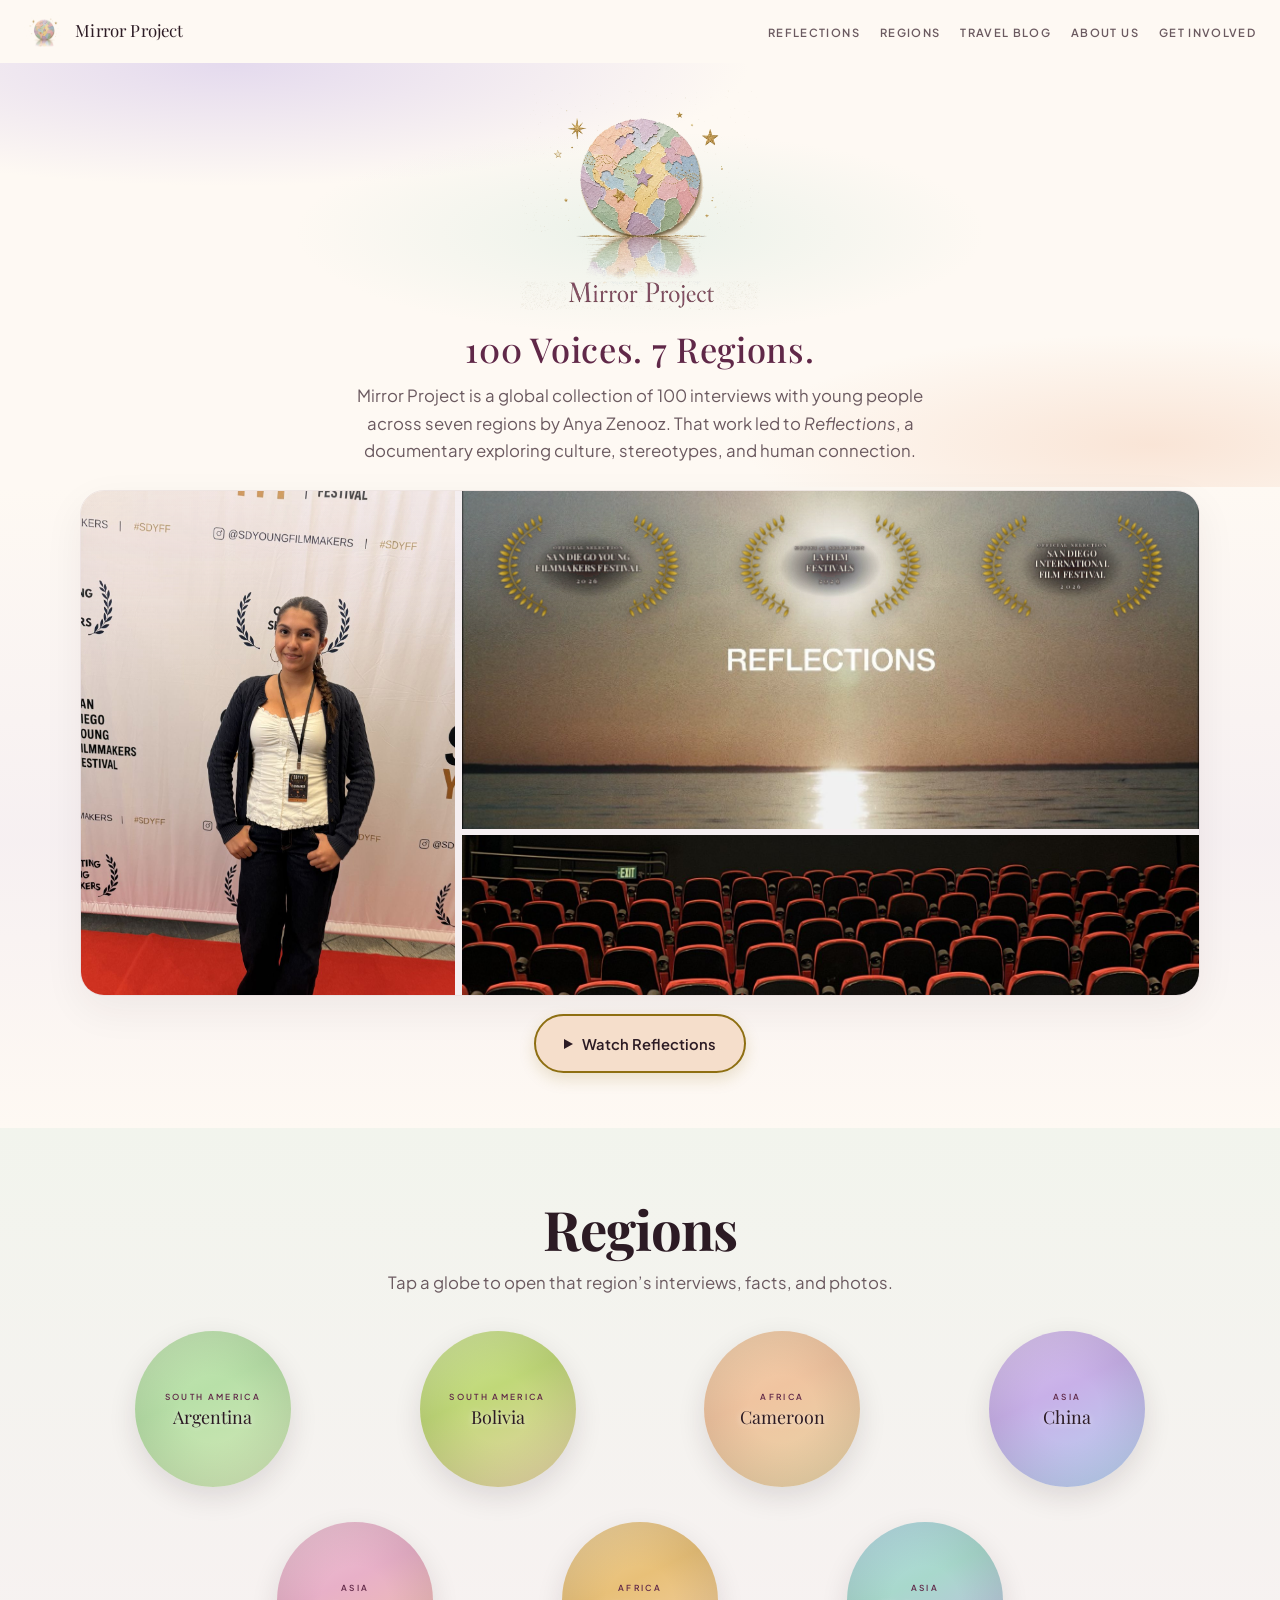
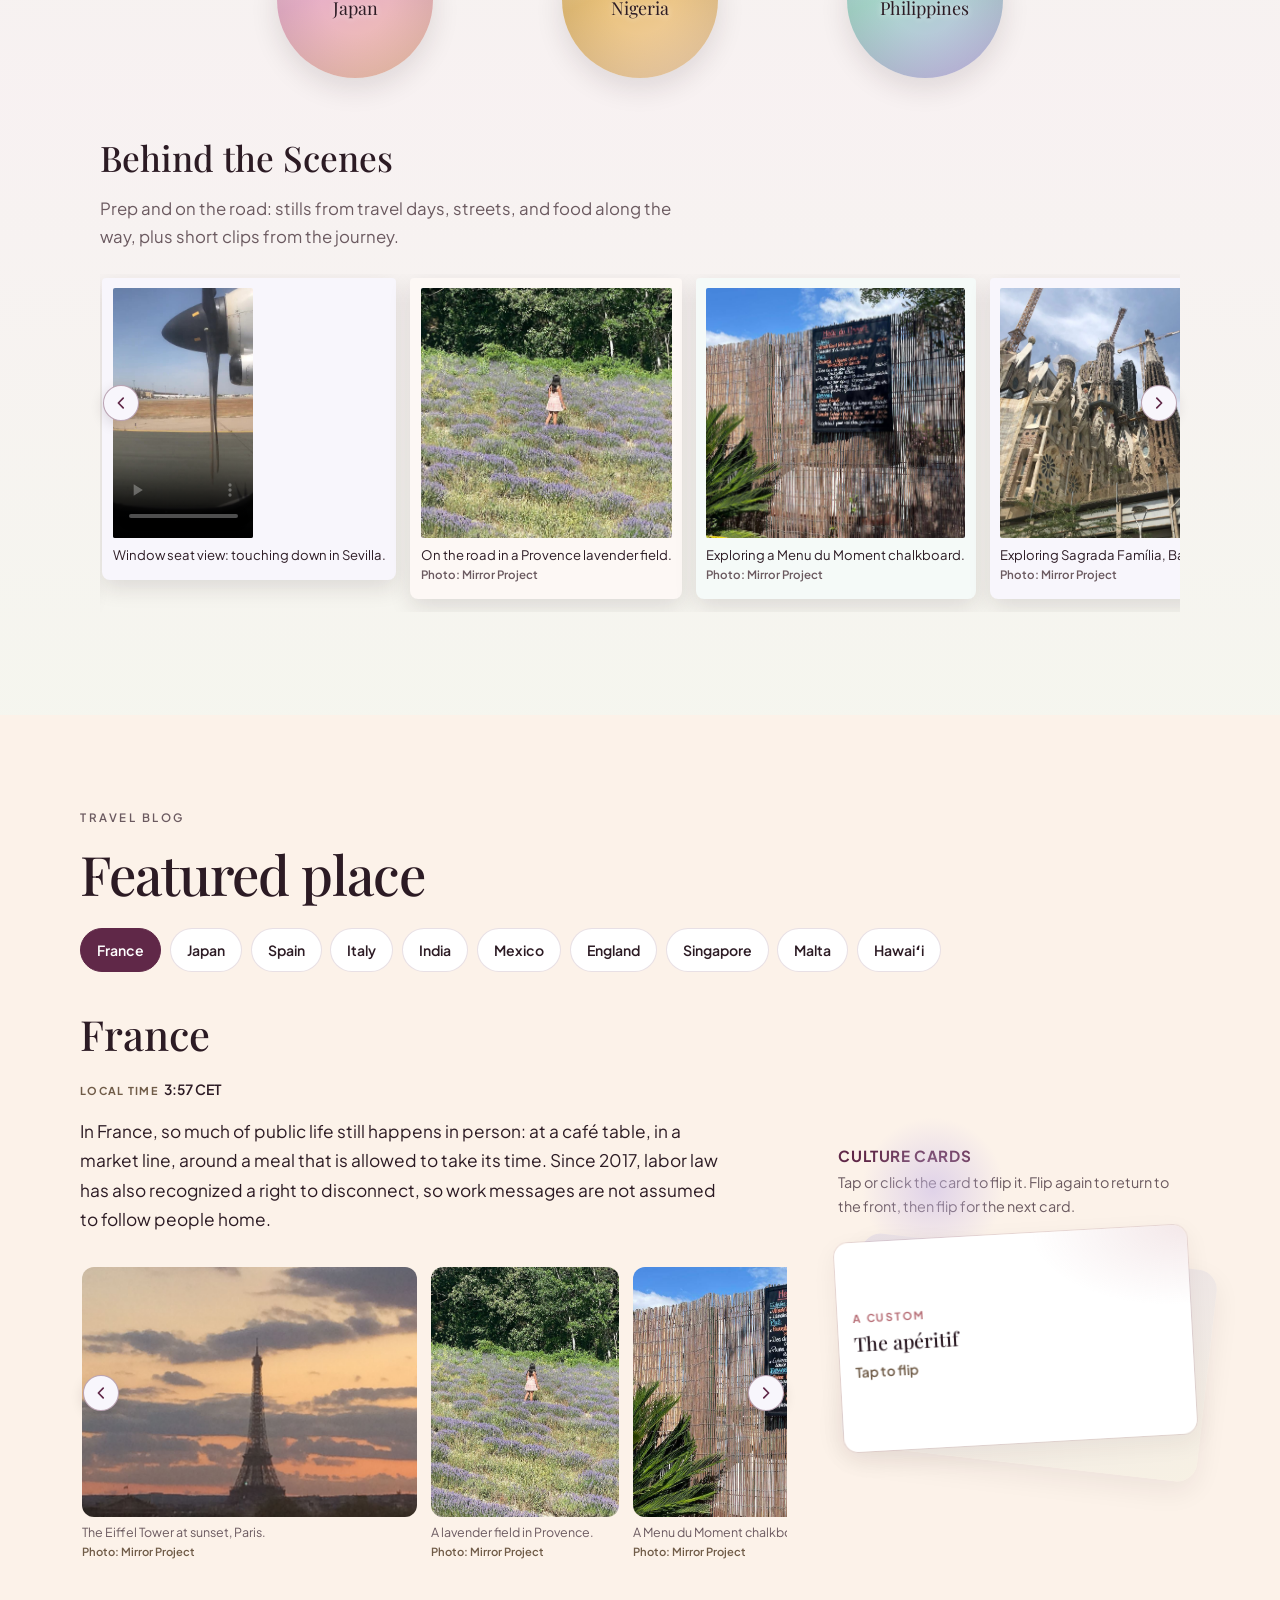
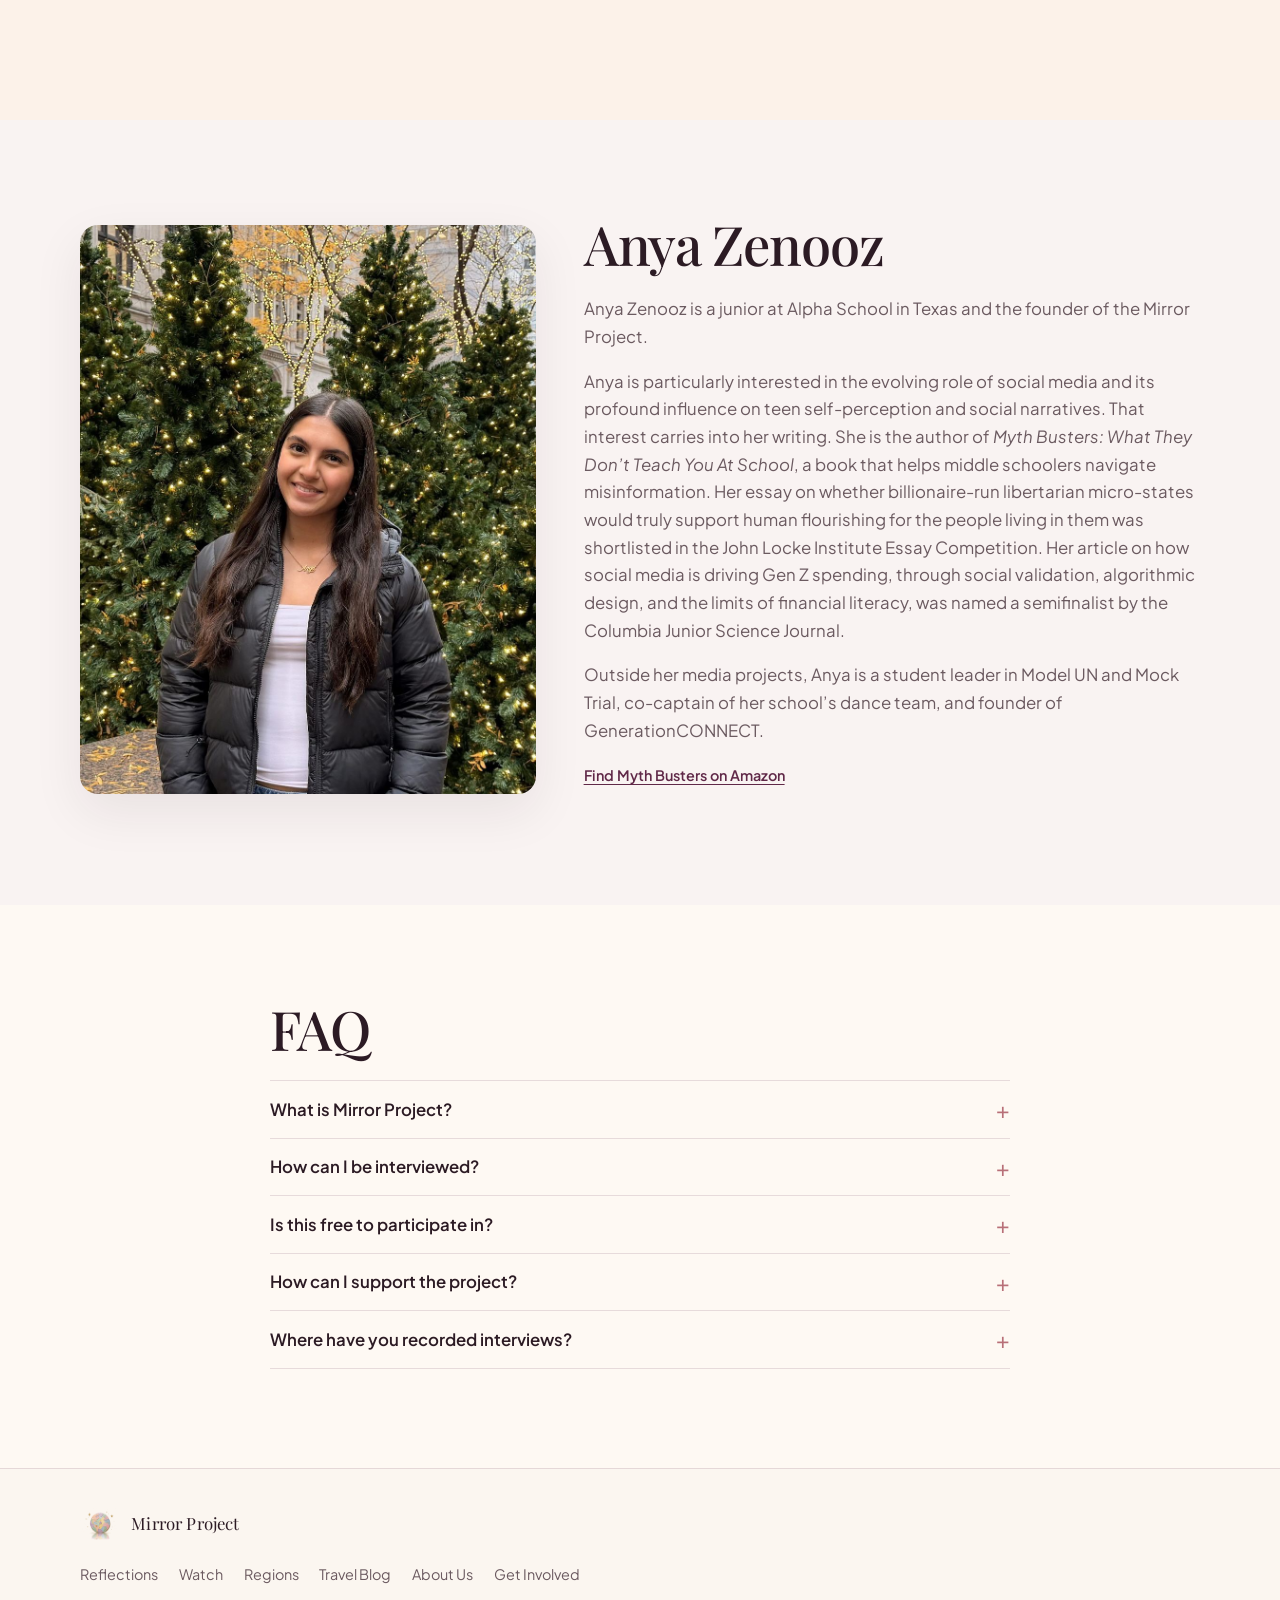
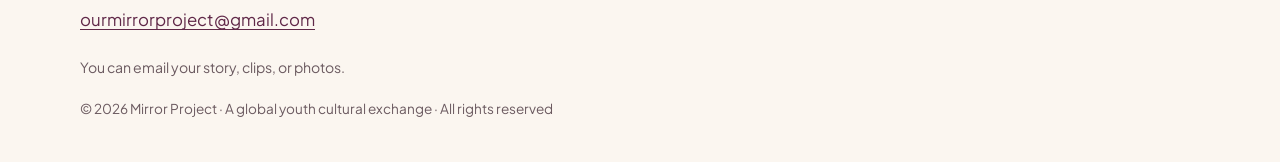
==== commit b614c780: "Make Official Selection wreath text readable against the sun. Add a soft dark letter glow and a gent" ====
--- a/index.html
+++ b/index.html
@@ -74,6 +74,26 @@
     <filter id="sdyff-shadow" x="-20%" y="-20%" width="140%" height="140%">
       <feDropShadow dx="0" dy="1" stdDeviation="2.1" flood-color="#140C10" flood-opacity="0.8"/>
     </filter>
+    <filter id="sdyff-textglow" x="-50%" y="-50%" width="200%" height="200%" color-interpolation-filters="sRGB">
+      <feMorphology in="SourceAlpha" operator="dilate" radius="1.1" result="fat"/>
+      <feGaussianBlur in="fat" stdDeviation="2.2" result="coreblur"/>
+      <feFlood flood-color="#140C10" flood-opacity="0.9" result="corecolor"/>
+      <feComposite in="corecolor" in2="coreblur" operator="in" result="core"/>
+      <feGaussianBlur in="SourceAlpha" stdDeviation="3.4" result="bloomblur"/>
+      <feFlood flood-color="#140C10" flood-opacity="0.5" result="bloomcolor"/>
+      <feComposite in="bloomcolor" in2="bloomblur" operator="in" result="bloom"/>
+      <feMerge>
+        <feMergeNode in="bloom"/>
+        <feMergeNode in="core"/>
+        <feMergeNode in="core"/>
+        <feMergeNode in="SourceGraphic"/>
+      </feMerge>
+    </filter>
+    <radialGradient id="sdyff-veil" cx="50%" cy="50%" r="50%">
+      <stop offset="0%" stop-color="#140C10" stop-opacity="0.48"/>
+      <stop offset="50%" stop-color="#140C10" stop-opacity="0.2"/>
+      <stop offset="100%" stop-color="#140C10" stop-opacity="0"/>
+    </radialGradient>
   </defs>
   <style>
     .fl-kicker {
@@ -161,10 +181,13 @@
 <g transform="translate(467.64,129.56) rotate(239.17)"><path d="M0,0 C2.8905381818181812,-2.9876363636363634 5.138734545454545,-9.709818181818182 0,-18.672727272727272 C-5.138734545454545,-9.709818181818182 -2.8905381818181812,-2.9876363636363634 0,0 Z" fill="url(#sdyff-gold)" stroke="#7A5E10" stroke-width="0.4" stroke-linejoin="round"/><path d="M0,-1.8672727272727272 C0,-7.842545454545454 0,-13.444363636363635 0,-16.805454545454545" fill="none" stroke="#7A5E10" stroke-width="0.35" stroke-opacity="0.4"/></g>
 <g transform="translate(445.23,108.11) rotate(228.21)"><path d="M0,0 C2.7216654545454544,-2.813090909090909 4.838516363636364,-9.142545454545456 0,-17.581818181818182 C-4.838516363636364,-9.142545454545456 -2.7216654545454544,-2.813090909090909 0,0 Z" fill="url(#sdyff-gold)" stroke="#7A5E10" stroke-width="0.4" stroke-linejoin="round"/><path d="M0,-1.7581818181818183 C0,-7.384363636363636 0,-12.658909090909091 0,-15.823636363636364" fill="none" stroke="#7A5E10" stroke-width="0.35" stroke-opacity="0.4"/></g>
 <g transform="translate(417.25,89.52) rotate(218.80)"><path d="M0,0 C2.5527927272727275,-2.6385454545454547 4.538298181818182,-8.575272727272727 0,-16.490909090909092 C-4.538298181818182,-8.575272727272727 -2.5527927272727275,-2.6385454545454547 0,0 Z" fill="url(#sdyff-gold)" stroke="#7A5E10" stroke-width="0.4" stroke-linejoin="round"/><path d="M0,-1.6490909090909094 C0,-6.926181818181818 0,-11.873454545454546 0,-14.841818181818184" fill="none" stroke="#7A5E10" stroke-width="0.35" stroke-opacity="0.4"/></g></g>
-    <text x="270" y="154" text-anchor="middle" class="fl-kicker">OFFICIAL SELECTION</text>
+            <ellipse cx="270" cy="204" rx="150" ry="90" fill="url(#sdyff-veil)"/>
+<g filter="url(#sdyff-textglow)">
+<text x="270" y="154" text-anchor="middle" class="fl-kicker">OFFICIAL SELECTION</text>
     <text x="270" y="186" text-anchor="middle" class="fl-name">SAN DIEGO YOUNG</text>
 <text x="270" y="218" text-anchor="middle" class="fl-name">FILMMAKERS FESTIVAL</text>
     <text x="270" y="254" text-anchor="middle" class="fl-year">2026</text>
+    </g>
   </g>
 </svg>
 
@@ -182,6 +205,26 @@
     <filter id="laff-shadow" x="-20%" y="-20%" width="140%" height="140%">
       <feDropShadow dx="0" dy="1" stdDeviation="2.1" flood-color="#140C10" flood-opacity="0.8"/>
     </filter>
+    <filter id="laff-textglow" x="-50%" y="-50%" width="200%" height="200%" color-interpolation-filters="sRGB">
+      <feMorphology in="SourceAlpha" operator="dilate" radius="1.1" result="fat"/>
+      <feGaussianBlur in="fat" stdDeviation="2.2" result="coreblur"/>
+      <feFlood flood-color="#140C10" flood-opacity="0.9" result="corecolor"/>
+      <feComposite in="corecolor" in2="coreblur" operator="in" result="core"/>
+      <feGaussianBlur in="SourceAlpha" stdDeviation="3.4" result="bloomblur"/>
+      <feFlood flood-color="#140C10" flood-opacity="0.5" result="bloomcolor"/>
+      <feComposite in="bloomcolor" in2="bloomblur" operator="in" result="bloom"/>
+      <feMerge>
+        <feMergeNode in="bloom"/>
+        <feMergeNode in="core"/>
+        <feMergeNode in="core"/>
+        <feMergeNode in="SourceGraphic"/>
+      </feMerge>
+    </filter>
+    <radialGradient id="laff-veil" cx="50%" cy="50%" r="50%">
+      <stop offset="0%" stop-color="#140C10" stop-opacity="0.48"/>
+      <stop offset="50%" stop-color="#140C10" stop-opacity="0.2"/>
+      <stop offset="100%" stop-color="#140C10" stop-opacity="0"/>
+    </radialGradient>
   </defs>
   <style>
     .fl-kicker {
@@ -269,10 +312,13 @@
 <g transform="translate(467.64,129.56) rotate(239.17)"><path d="M0,0 C2.8905381818181812,-2.9876363636363634 5.138734545454545,-9.709818181818182 0,-18.672727272727272 C-5.138734545454545,-9.709818181818182 -2.8905381818181812,-2.9876363636363634 0,0 Z" fill="url(#laff-gold)" stroke="#7A5E10" stroke-width="0.4" stroke-linejoin="round"/><path d="M0,-1.8672727272727272 C0,-7.842545454545454 0,-13.444363636363635 0,-16.805454545454545" fill="none" stroke="#7A5E10" stroke-width="0.35" stroke-opacity="0.4"/></g>
 <g transform="translate(445.23,108.11) rotate(228.21)"><path d="M0,0 C2.7216654545454544,-2.813090909090909 4.838516363636364,-9.142545454545456 0,-17.581818181818182 C-4.838516363636364,-9.142545454545456 -2.7216654545454544,-2.813090909090909 0,0 Z" fill="url(#laff-gold)" stroke="#7A5E10" stroke-width="0.4" stroke-linejoin="round"/><path d="M0,-1.7581818181818183 C0,-7.384363636363636 0,-12.658909090909091 0,-15.823636363636364" fill="none" stroke="#7A5E10" stroke-width="0.35" stroke-opacity="0.4"/></g>
 <g transform="translate(417.25,89.52) rotate(218.80)"><path d="M0,0 C2.5527927272727275,-2.6385454545454547 4.538298181818182,-8.575272727272727 0,-16.490909090909092 C-4.538298181818182,-8.575272727272727 -2.5527927272727275,-2.6385454545454547 0,0 Z" fill="url(#laff-gold)" stroke="#7A5E10" stroke-width="0.4" stroke-linejoin="round"/><path d="M0,-1.6490909090909094 C0,-6.926181818181818 0,-11.873454545454546 0,-14.841818181818184" fill="none" stroke="#7A5E10" stroke-width="0.35" stroke-opacity="0.4"/></g></g>
-    <text x="270" y="154" text-anchor="middle" class="fl-kicker">OFFICIAL SELECTION</text>
+            <ellipse cx="270" cy="204" rx="150" ry="90" fill="url(#laff-veil)"/>
+<g filter="url(#laff-textglow)">
+<text x="270" y="154" text-anchor="middle" class="fl-kicker">OFFICIAL SELECTION</text>
     <text x="270" y="186" text-anchor="middle" class="fl-name">LA FILM</text>
 <text x="270" y="218" text-anchor="middle" class="fl-name">FESTIVALS</text>
     <text x="270" y="254" text-anchor="middle" class="fl-year">2026</text>
+    </g>
   </g>
 </svg>
 
@@ -290,6 +336,26 @@
     <filter id="sdiff-shadow" x="-20%" y="-20%" width="140%" height="140%">
       <feDropShadow dx="0" dy="1" stdDeviation="2.1" flood-color="#140C10" flood-opacity="0.8"/>
     </filter>
+    <filter id="sdiff-textglow" x="-50%" y="-50%" width="200%" height="200%" color-interpolation-filters="sRGB">
+      <feMorphology in="SourceAlpha" operator="dilate" radius="1.1" result="fat"/>
+      <feGaussianBlur in="fat" stdDeviation="2.2" result="coreblur"/>
+      <feFlood flood-color="#140C10" flood-opacity="0.9" result="corecolor"/>
+      <feComposite in="corecolor" in2="coreblur" operator="in" result="core"/>
+      <feGaussianBlur in="SourceAlpha" stdDeviation="3.4" result="bloomblur"/>
+      <feFlood flood-color="#140C10" flood-opacity="0.5" result="bloomcolor"/>
+      <feComposite in="bloomcolor" in2="bloomblur" operator="in" result="bloom"/>
+      <feMerge>
+        <feMergeNode in="bloom"/>
+        <feMergeNode in="core"/>
+        <feMergeNode in="core"/>
+        <feMergeNode in="SourceGraphic"/>
+      </feMerge>
+    </filter>
+    <radialGradient id="sdiff-veil" cx="50%" cy="50%" r="50%">
+      <stop offset="0%" stop-color="#140C10" stop-opacity="0.48"/>
+      <stop offset="50%" stop-color="#140C10" stop-opacity="0.2"/>
+      <stop offset="100%" stop-color="#140C10" stop-opacity="0"/>
+    </radialGradient>
   </defs>
   <style>
     .fl-kicker {
@@ -377,11 +443,14 @@
 <g transform="translate(467.64,129.56) rotate(239.17)"><path d="M0,0 C2.8905381818181812,-2.9876363636363634 5.138734545454545,-9.709818181818182 0,-18.672727272727272 C-5.138734545454545,-9.709818181818182 -2.8905381818181812,-2.9876363636363634 0,0 Z" fill="url(#sdiff-gold)" stroke="#7A5E10" stroke-width="0.4" stroke-linejoin="round"/><path d="M0,-1.8672727272727272 C0,-7.842545454545454 0,-13.444363636363635 0,-16.805454545454545" fill="none" stroke="#7A5E10" stroke-width="0.35" stroke-opacity="0.4"/></g>
 <g transform="translate(445.23,108.11) rotate(228.21)"><path d="M0,0 C2.7216654545454544,-2.813090909090909 4.838516363636364,-9.142545454545456 0,-17.581818181818182 C-4.838516363636364,-9.142545454545456 -2.7216654545454544,-2.813090909090909 0,0 Z" fill="url(#sdiff-gold)" stroke="#7A5E10" stroke-width="0.4" stroke-linejoin="round"/><path d="M0,-1.7581818181818183 C0,-7.384363636363636 0,-12.658909090909091 0,-15.823636363636364" fill="none" stroke="#7A5E10" stroke-width="0.35" stroke-opacity="0.4"/></g>
 <g transform="translate(417.25,89.52) rotate(218.80)"><path d="M0,0 C2.5527927272727275,-2.6385454545454547 4.538298181818182,-8.575272727272727 0,-16.490909090909092 C-4.538298181818182,-8.575272727272727 -2.5527927272727275,-2.6385454545454547 0,0 Z" fill="url(#sdiff-gold)" stroke="#7A5E10" stroke-width="0.4" stroke-linejoin="round"/><path d="M0,-1.6490909090909094 C0,-6.926181818181818 0,-11.873454545454546 0,-14.841818181818184" fill="none" stroke="#7A5E10" stroke-width="0.35" stroke-opacity="0.4"/></g></g>
-    <text x="270" y="146" text-anchor="middle" class="fl-kicker">OFFICIAL SELECTION</text>
+            <ellipse cx="270" cy="204" rx="150" ry="90" fill="url(#sdiff-veil)"/>
+<g filter="url(#sdiff-textglow)">
+<text x="270" y="146" text-anchor="middle" class="fl-kicker">OFFICIAL SELECTION</text>
     <text x="270" y="176" text-anchor="middle" class="fl-name">SAN DIEGO</text>
 <text x="270" y="206" text-anchor="middle" class="fl-name">INTERNATIONAL</text>
 <text x="270" y="236" text-anchor="middle" class="fl-name">FILM FESTIVAL</text>
     <text x="270" y="268" text-anchor="middle" class="fl-year">2026</text>
+    </g>
   </g>
 </svg>
 
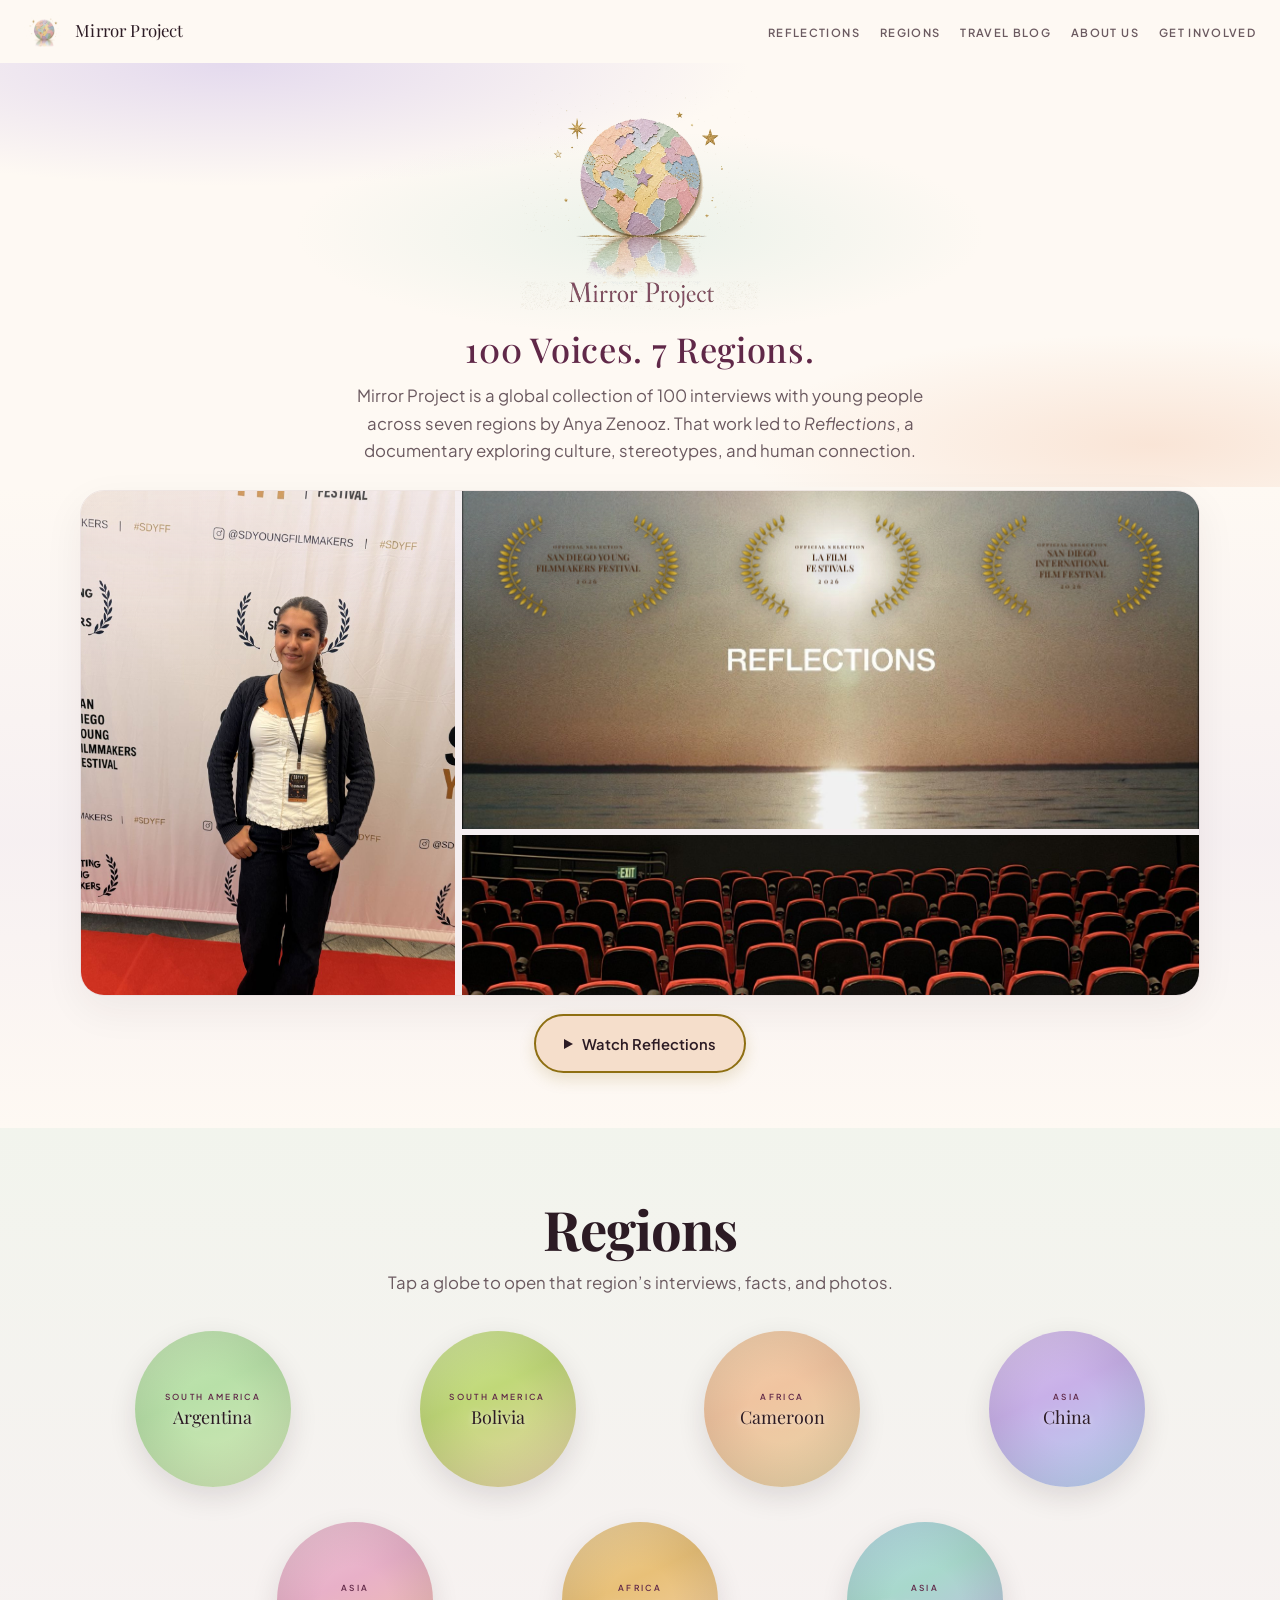
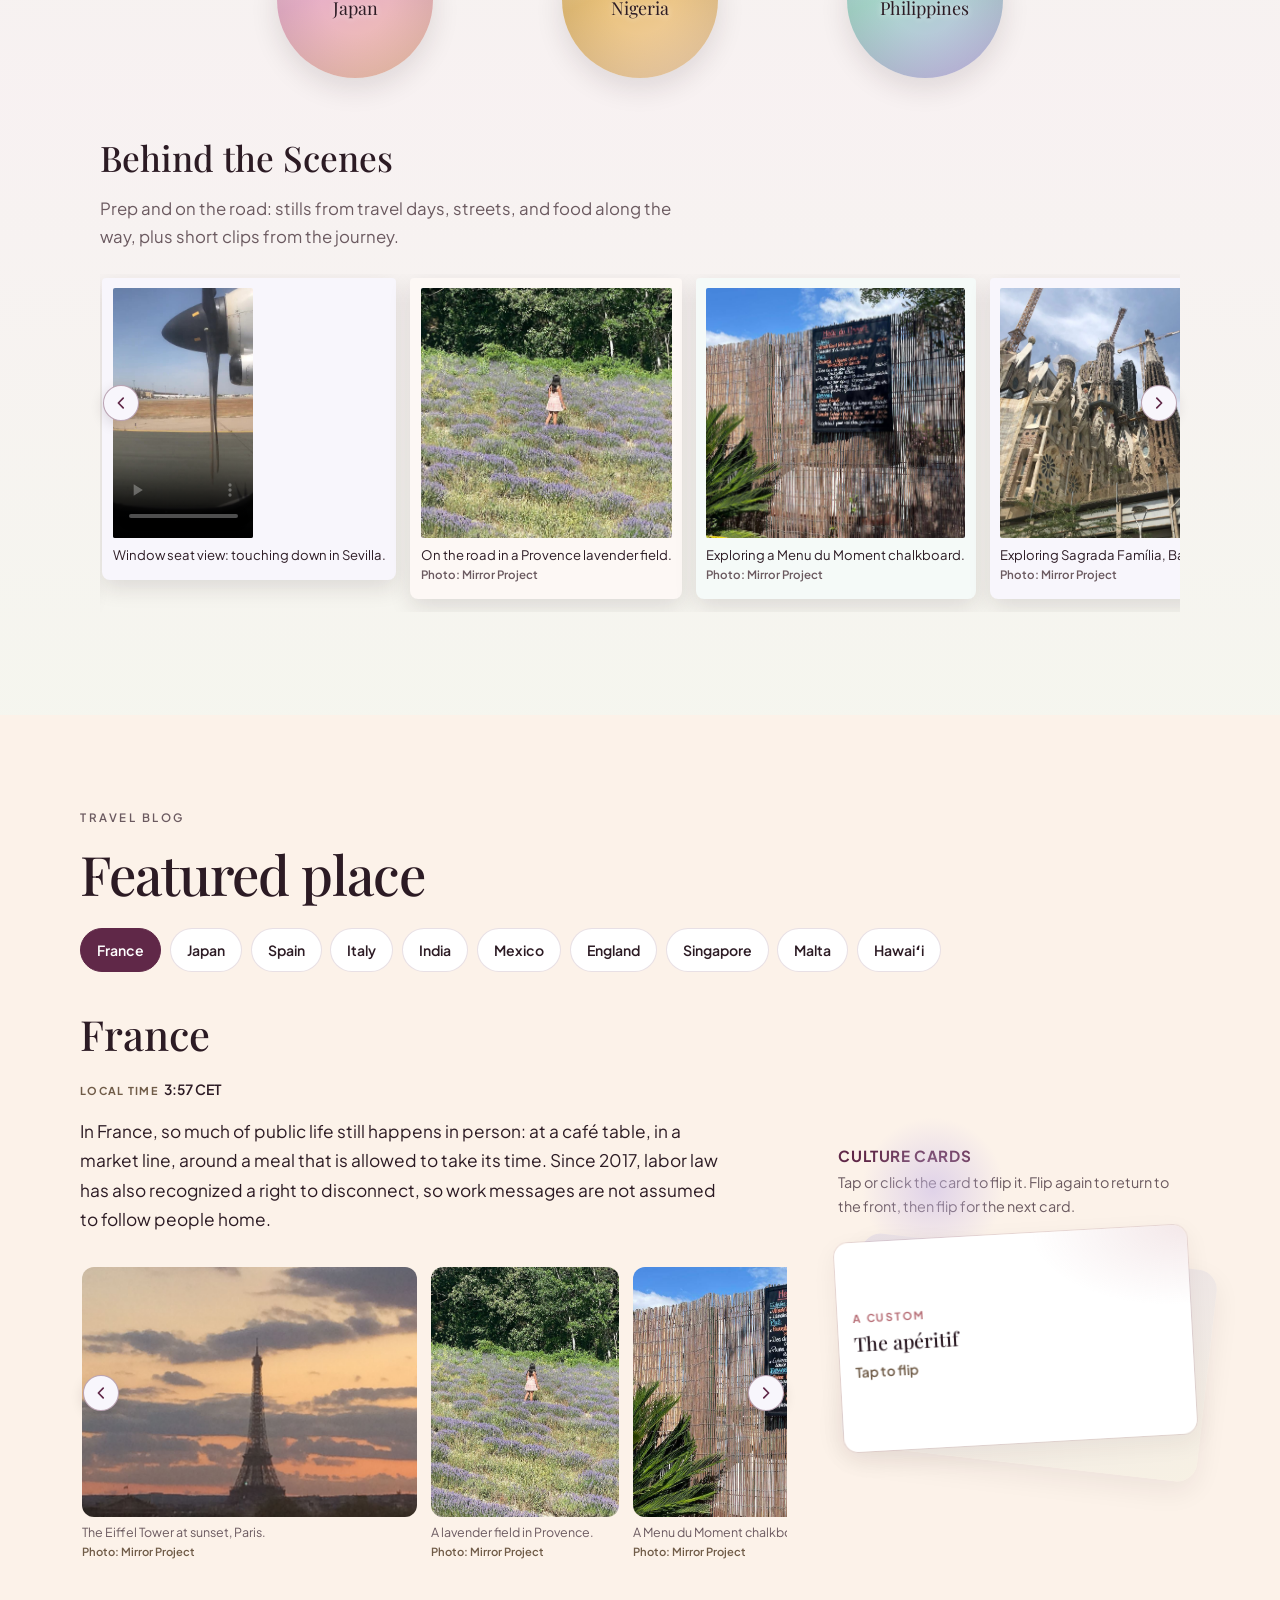
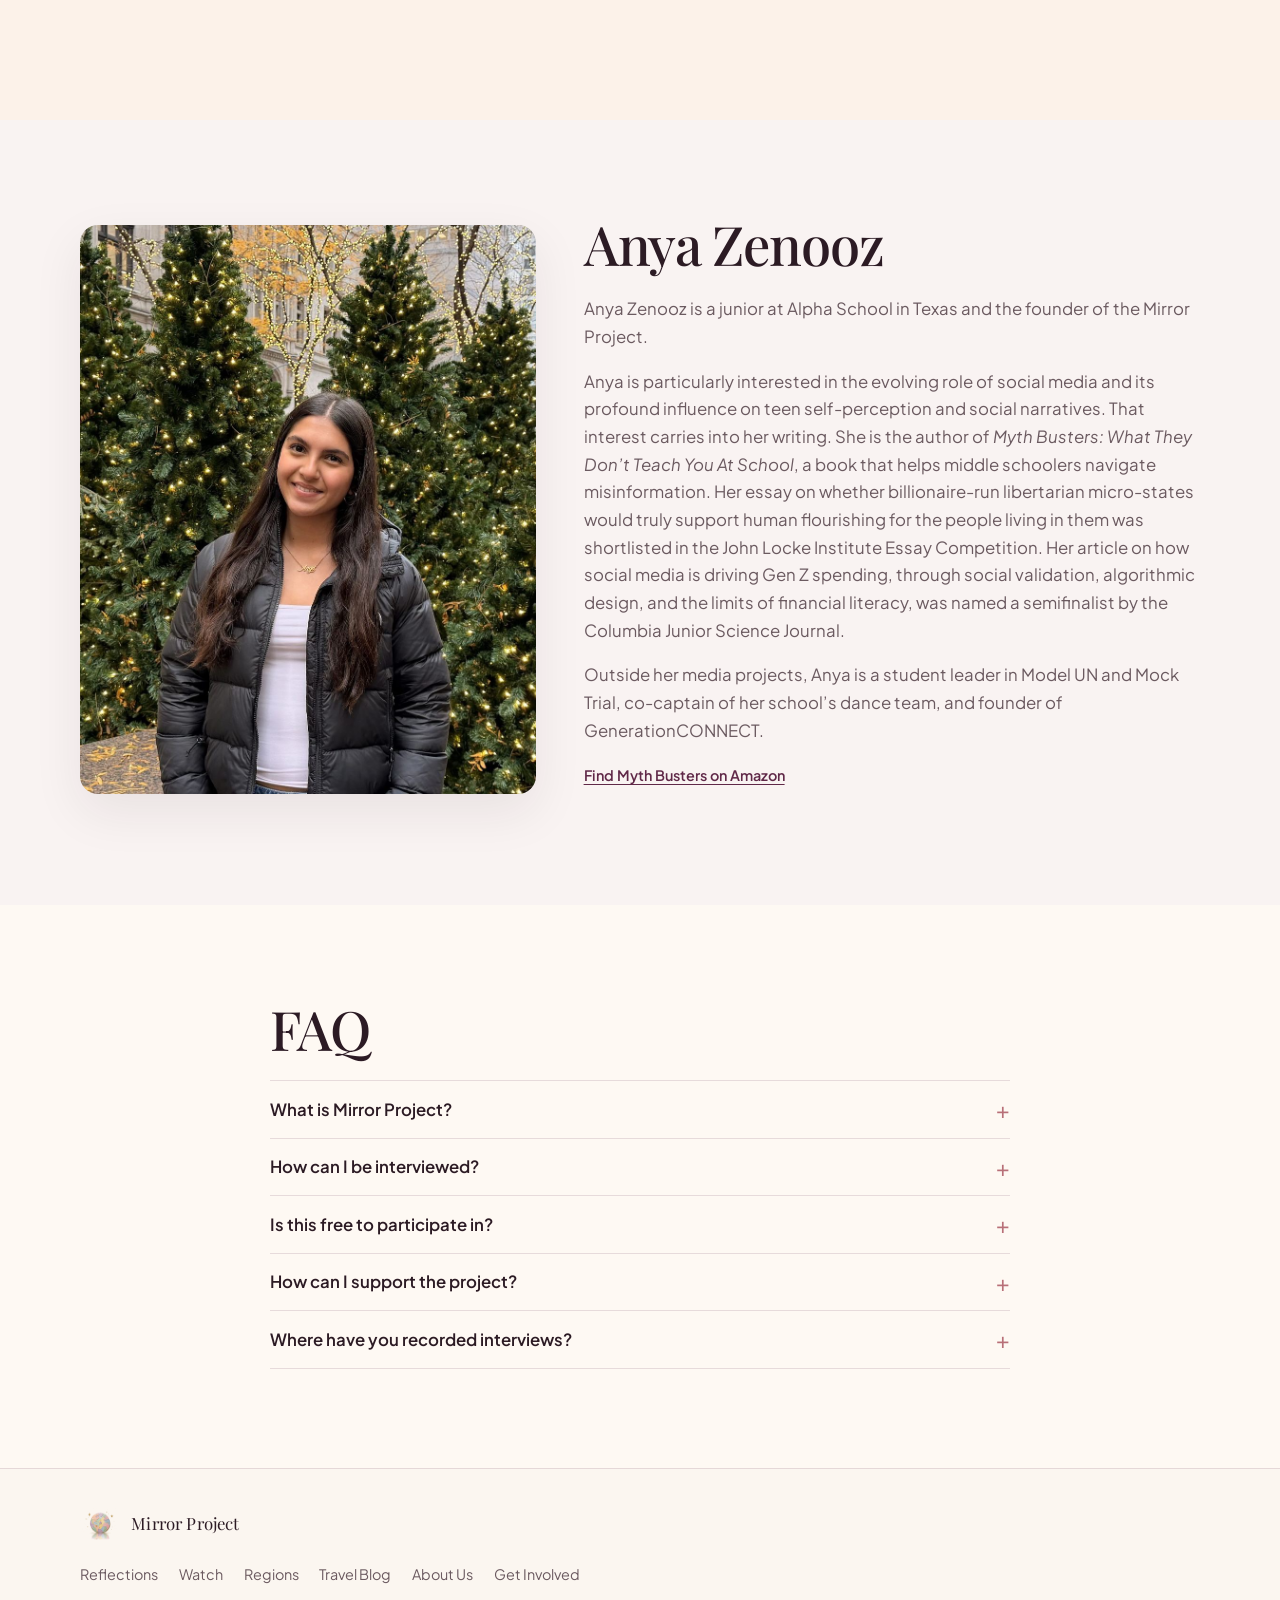
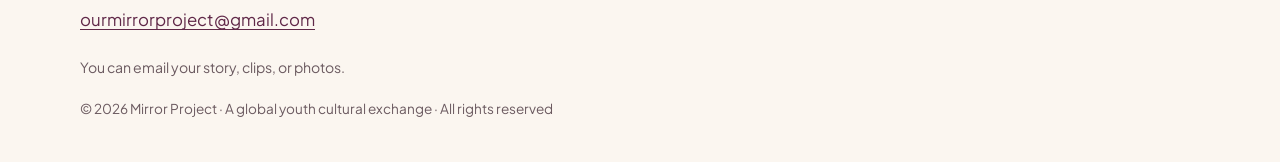
==== commit 46e10851: "Use dark brown wreath type and drop the text glow. Restore the laurels to the ad3f991 artwork, with " ====
--- a/index.html
+++ b/index.html
@@ -74,26 +74,6 @@
     <filter id="sdyff-shadow" x="-20%" y="-20%" width="140%" height="140%">
       <feDropShadow dx="0" dy="1" stdDeviation="2.1" flood-color="#140C10" flood-opacity="0.8"/>
     </filter>
-    <filter id="sdyff-textglow" x="-50%" y="-50%" width="200%" height="200%" color-interpolation-filters="sRGB">
-      <feMorphology in="SourceAlpha" operator="dilate" radius="1.1" result="fat"/>
-      <feGaussianBlur in="fat" stdDeviation="2.2" result="coreblur"/>
-      <feFlood flood-color="#140C10" flood-opacity="0.9" result="corecolor"/>
-      <feComposite in="corecolor" in2="coreblur" operator="in" result="core"/>
-      <feGaussianBlur in="SourceAlpha" stdDeviation="3.4" result="bloomblur"/>
-      <feFlood flood-color="#140C10" flood-opacity="0.5" result="bloomcolor"/>
-      <feComposite in="bloomcolor" in2="bloomblur" operator="in" result="bloom"/>
-      <feMerge>
-        <feMergeNode in="bloom"/>
-        <feMergeNode in="core"/>
-        <feMergeNode in="core"/>
-        <feMergeNode in="SourceGraphic"/>
-      </feMerge>
-    </filter>
-    <radialGradient id="sdyff-veil" cx="50%" cy="50%" r="50%">
-      <stop offset="0%" stop-color="#140C10" stop-opacity="0.48"/>
-      <stop offset="50%" stop-color="#140C10" stop-opacity="0.2"/>
-      <stop offset="100%" stop-color="#140C10" stop-opacity="0"/>
-    </radialGradient>
   </defs>
   <style>
     .fl-kicker {
@@ -101,21 +81,21 @@
       font-size: 14px;
       font-weight: 600;
       letter-spacing: 0.22em;
-      fill: #F7F1E4;
+      fill: #4A2C17;
     }
     .fl-name {
       font-family: "Playfair Display", Palatino, "Palatino Linotype", Georgia, serif;
       font-size: 26px;
       font-weight: 600;
       letter-spacing: 0.02em;
-      fill: #F7F1E4;
+      fill: #4A2C17;
     }
     .fl-year {
       font-family: "Playfair Display", Palatino, "Palatino Linotype", Georgia, serif;
       font-size: 19px;
       font-weight: 600;
       letter-spacing: 0.36em;
-      fill: #F7F1E4;
+      fill: #4A2C17;
     }
   </style>
   <g filter="url(#sdyff-shadow)">
@@ -181,14 +161,11 @@
 <g transform="translate(467.64,129.56) rotate(239.17)"><path d="M0,0 C2.8905381818181812,-2.9876363636363634 5.138734545454545,-9.709818181818182 0,-18.672727272727272 C-5.138734545454545,-9.709818181818182 -2.8905381818181812,-2.9876363636363634 0,0 Z" fill="url(#sdyff-gold)" stroke="#7A5E10" stroke-width="0.4" stroke-linejoin="round"/><path d="M0,-1.8672727272727272 C0,-7.842545454545454 0,-13.444363636363635 0,-16.805454545454545" fill="none" stroke="#7A5E10" stroke-width="0.35" stroke-opacity="0.4"/></g>
 <g transform="translate(445.23,108.11) rotate(228.21)"><path d="M0,0 C2.7216654545454544,-2.813090909090909 4.838516363636364,-9.142545454545456 0,-17.581818181818182 C-4.838516363636364,-9.142545454545456 -2.7216654545454544,-2.813090909090909 0,0 Z" fill="url(#sdyff-gold)" stroke="#7A5E10" stroke-width="0.4" stroke-linejoin="round"/><path d="M0,-1.7581818181818183 C0,-7.384363636363636 0,-12.658909090909091 0,-15.823636363636364" fill="none" stroke="#7A5E10" stroke-width="0.35" stroke-opacity="0.4"/></g>
 <g transform="translate(417.25,89.52) rotate(218.80)"><path d="M0,0 C2.5527927272727275,-2.6385454545454547 4.538298181818182,-8.575272727272727 0,-16.490909090909092 C-4.538298181818182,-8.575272727272727 -2.5527927272727275,-2.6385454545454547 0,0 Z" fill="url(#sdyff-gold)" stroke="#7A5E10" stroke-width="0.4" stroke-linejoin="round"/><path d="M0,-1.6490909090909094 C0,-6.926181818181818 0,-11.873454545454546 0,-14.841818181818184" fill="none" stroke="#7A5E10" stroke-width="0.35" stroke-opacity="0.4"/></g></g>
-            <ellipse cx="270" cy="204" rx="150" ry="90" fill="url(#sdyff-veil)"/>
-<g filter="url(#sdyff-textglow)">
+  </g>
 <text x="270" y="154" text-anchor="middle" class="fl-kicker">OFFICIAL SELECTION</text>
     <text x="270" y="186" text-anchor="middle" class="fl-name">SAN DIEGO YOUNG</text>
 <text x="270" y="218" text-anchor="middle" class="fl-name">FILMMAKERS FESTIVAL</text>
     <text x="270" y="254" text-anchor="middle" class="fl-year">2026</text>
-    </g>
-  </g>
 </svg>
 
               <svg class="festival-laurel-badge" xmlns="http://www.w3.org/2000/svg" viewBox="0 0 540 400" width="540" height="400" role="img" aria-label="Official Selection, LA Film Festivals, 2026">
@@ -205,26 +182,6 @@
     <filter id="laff-shadow" x="-20%" y="-20%" width="140%" height="140%">
       <feDropShadow dx="0" dy="1" stdDeviation="2.1" flood-color="#140C10" flood-opacity="0.8"/>
     </filter>
-    <filter id="laff-textglow" x="-50%" y="-50%" width="200%" height="200%" color-interpolation-filters="sRGB">
-      <feMorphology in="SourceAlpha" operator="dilate" radius="1.1" result="fat"/>
-      <feGaussianBlur in="fat" stdDeviation="2.2" result="coreblur"/>
-      <feFlood flood-color="#140C10" flood-opacity="0.9" result="corecolor"/>
-      <feComposite in="corecolor" in2="coreblur" operator="in" result="core"/>
-      <feGaussianBlur in="SourceAlpha" stdDeviation="3.4" result="bloomblur"/>
-      <feFlood flood-color="#140C10" flood-opacity="0.5" result="bloomcolor"/>
-      <feComposite in="bloomcolor" in2="bloomblur" operator="in" result="bloom"/>
-      <feMerge>
-        <feMergeNode in="bloom"/>
-        <feMergeNode in="core"/>
-        <feMergeNode in="core"/>
-        <feMergeNode in="SourceGraphic"/>
-      </feMerge>
-    </filter>
-    <radialGradient id="laff-veil" cx="50%" cy="50%" r="50%">
-      <stop offset="0%" stop-color="#140C10" stop-opacity="0.48"/>
-      <stop offset="50%" stop-color="#140C10" stop-opacity="0.2"/>
-      <stop offset="100%" stop-color="#140C10" stop-opacity="0"/>
-    </radialGradient>
   </defs>
   <style>
     .fl-kicker {
@@ -232,21 +189,21 @@
       font-size: 14px;
       font-weight: 600;
       letter-spacing: 0.22em;
-      fill: #F7F1E4;
+      fill: #4A2C17;
     }
     .fl-name {
       font-family: "Playfair Display", Palatino, "Palatino Linotype", Georgia, serif;
       font-size: 26px;
       font-weight: 600;
       letter-spacing: 0.02em;
-      fill: #F7F1E4;
+      fill: #4A2C17;
     }
     .fl-year {
       font-family: "Playfair Display", Palatino, "Palatino Linotype", Georgia, serif;
       font-size: 19px;
       font-weight: 600;
       letter-spacing: 0.36em;
-      fill: #F7F1E4;
+      fill: #4A2C17;
     }
   </style>
   <g filter="url(#laff-shadow)">
@@ -312,14 +269,11 @@
 <g transform="translate(467.64,129.56) rotate(239.17)"><path d="M0,0 C2.8905381818181812,-2.9876363636363634 5.138734545454545,-9.709818181818182 0,-18.672727272727272 C-5.138734545454545,-9.709818181818182 -2.8905381818181812,-2.9876363636363634 0,0 Z" fill="url(#laff-gold)" stroke="#7A5E10" stroke-width="0.4" stroke-linejoin="round"/><path d="M0,-1.8672727272727272 C0,-7.842545454545454 0,-13.444363636363635 0,-16.805454545454545" fill="none" stroke="#7A5E10" stroke-width="0.35" stroke-opacity="0.4"/></g>
 <g transform="translate(445.23,108.11) rotate(228.21)"><path d="M0,0 C2.7216654545454544,-2.813090909090909 4.838516363636364,-9.142545454545456 0,-17.581818181818182 C-4.838516363636364,-9.142545454545456 -2.7216654545454544,-2.813090909090909 0,0 Z" fill="url(#laff-gold)" stroke="#7A5E10" stroke-width="0.4" stroke-linejoin="round"/><path d="M0,-1.7581818181818183 C0,-7.384363636363636 0,-12.658909090909091 0,-15.823636363636364" fill="none" stroke="#7A5E10" stroke-width="0.35" stroke-opacity="0.4"/></g>
 <g transform="translate(417.25,89.52) rotate(218.80)"><path d="M0,0 C2.5527927272727275,-2.6385454545454547 4.538298181818182,-8.575272727272727 0,-16.490909090909092 C-4.538298181818182,-8.575272727272727 -2.5527927272727275,-2.6385454545454547 0,0 Z" fill="url(#laff-gold)" stroke="#7A5E10" stroke-width="0.4" stroke-linejoin="round"/><path d="M0,-1.6490909090909094 C0,-6.926181818181818 0,-11.873454545454546 0,-14.841818181818184" fill="none" stroke="#7A5E10" stroke-width="0.35" stroke-opacity="0.4"/></g></g>
-            <ellipse cx="270" cy="204" rx="150" ry="90" fill="url(#laff-veil)"/>
-<g filter="url(#laff-textglow)">
+  </g>
 <text x="270" y="154" text-anchor="middle" class="fl-kicker">OFFICIAL SELECTION</text>
     <text x="270" y="186" text-anchor="middle" class="fl-name">LA FILM</text>
 <text x="270" y="218" text-anchor="middle" class="fl-name">FESTIVALS</text>
     <text x="270" y="254" text-anchor="middle" class="fl-year">2026</text>
-    </g>
-  </g>
 </svg>
 
               <svg class="festival-laurel-badge" xmlns="http://www.w3.org/2000/svg" viewBox="0 0 540 400" width="540" height="400" role="img" aria-label="Official Selection, San Diego International Film Festival, 2026">
@@ -336,26 +290,6 @@
     <filter id="sdiff-shadow" x="-20%" y="-20%" width="140%" height="140%">
       <feDropShadow dx="0" dy="1" stdDeviation="2.1" flood-color="#140C10" flood-opacity="0.8"/>
     </filter>
-    <filter id="sdiff-textglow" x="-50%" y="-50%" width="200%" height="200%" color-interpolation-filters="sRGB">
-      <feMorphology in="SourceAlpha" operator="dilate" radius="1.1" result="fat"/>
-      <feGaussianBlur in="fat" stdDeviation="2.2" result="coreblur"/>
-      <feFlood flood-color="#140C10" flood-opacity="0.9" result="corecolor"/>
-      <feComposite in="corecolor" in2="coreblur" operator="in" result="core"/>
-      <feGaussianBlur in="SourceAlpha" stdDeviation="3.4" result="bloomblur"/>
-      <feFlood flood-color="#140C10" flood-opacity="0.5" result="bloomcolor"/>
-      <feComposite in="bloomcolor" in2="bloomblur" operator="in" result="bloom"/>
-      <feMerge>
-        <feMergeNode in="bloom"/>
-        <feMergeNode in="core"/>
-        <feMergeNode in="core"/>
-        <feMergeNode in="SourceGraphic"/>
-      </feMerge>
-    </filter>
-    <radialGradient id="sdiff-veil" cx="50%" cy="50%" r="50%">
-      <stop offset="0%" stop-color="#140C10" stop-opacity="0.48"/>
-      <stop offset="50%" stop-color="#140C10" stop-opacity="0.2"/>
-      <stop offset="100%" stop-color="#140C10" stop-opacity="0"/>
-    </radialGradient>
   </defs>
   <style>
     .fl-kicker {
@@ -363,21 +297,21 @@
       font-size: 14px;
       font-weight: 600;
       letter-spacing: 0.22em;
-      fill: #F7F1E4;
+      fill: #4A2C17;
     }
     .fl-name {
       font-family: "Playfair Display", Palatino, "Palatino Linotype", Georgia, serif;
       font-size: 26px;
       font-weight: 600;
       letter-spacing: 0.02em;
-      fill: #F7F1E4;
+      fill: #4A2C17;
     }
     .fl-year {
       font-family: "Playfair Display", Palatino, "Palatino Linotype", Georgia, serif;
       font-size: 19px;
       font-weight: 600;
       letter-spacing: 0.36em;
-      fill: #F7F1E4;
+      fill: #4A2C17;
     }
   </style>
   <g filter="url(#sdiff-shadow)">
@@ -443,15 +377,12 @@
 <g transform="translate(467.64,129.56) rotate(239.17)"><path d="M0,0 C2.8905381818181812,-2.9876363636363634 5.138734545454545,-9.709818181818182 0,-18.672727272727272 C-5.138734545454545,-9.709818181818182 -2.8905381818181812,-2.9876363636363634 0,0 Z" fill="url(#sdiff-gold)" stroke="#7A5E10" stroke-width="0.4" stroke-linejoin="round"/><path d="M0,-1.8672727272727272 C0,-7.842545454545454 0,-13.444363636363635 0,-16.805454545454545" fill="none" stroke="#7A5E10" stroke-width="0.35" stroke-opacity="0.4"/></g>
 <g transform="translate(445.23,108.11) rotate(228.21)"><path d="M0,0 C2.7216654545454544,-2.813090909090909 4.838516363636364,-9.142545454545456 0,-17.581818181818182 C-4.838516363636364,-9.142545454545456 -2.7216654545454544,-2.813090909090909 0,0 Z" fill="url(#sdiff-gold)" stroke="#7A5E10" stroke-width="0.4" stroke-linejoin="round"/><path d="M0,-1.7581818181818183 C0,-7.384363636363636 0,-12.658909090909091 0,-15.823636363636364" fill="none" stroke="#7A5E10" stroke-width="0.35" stroke-opacity="0.4"/></g>
 <g transform="translate(417.25,89.52) rotate(218.80)"><path d="M0,0 C2.5527927272727275,-2.6385454545454547 4.538298181818182,-8.575272727272727 0,-16.490909090909092 C-4.538298181818182,-8.575272727272727 -2.5527927272727275,-2.6385454545454547 0,0 Z" fill="url(#sdiff-gold)" stroke="#7A5E10" stroke-width="0.4" stroke-linejoin="round"/><path d="M0,-1.6490909090909094 C0,-6.926181818181818 0,-11.873454545454546 0,-14.841818181818184" fill="none" stroke="#7A5E10" stroke-width="0.35" stroke-opacity="0.4"/></g></g>
-            <ellipse cx="270" cy="204" rx="150" ry="90" fill="url(#sdiff-veil)"/>
-<g filter="url(#sdiff-textglow)">
+  </g>
 <text x="270" y="146" text-anchor="middle" class="fl-kicker">OFFICIAL SELECTION</text>
     <text x="270" y="176" text-anchor="middle" class="fl-name">SAN DIEGO</text>
 <text x="270" y="206" text-anchor="middle" class="fl-name">INTERNATIONAL</text>
 <text x="270" y="236" text-anchor="middle" class="fl-name">FILM FESTIVAL</text>
     <text x="270" y="268" text-anchor="middle" class="fl-year">2026</text>
-    </g>
-  </g>
 </svg>
 
           </div>
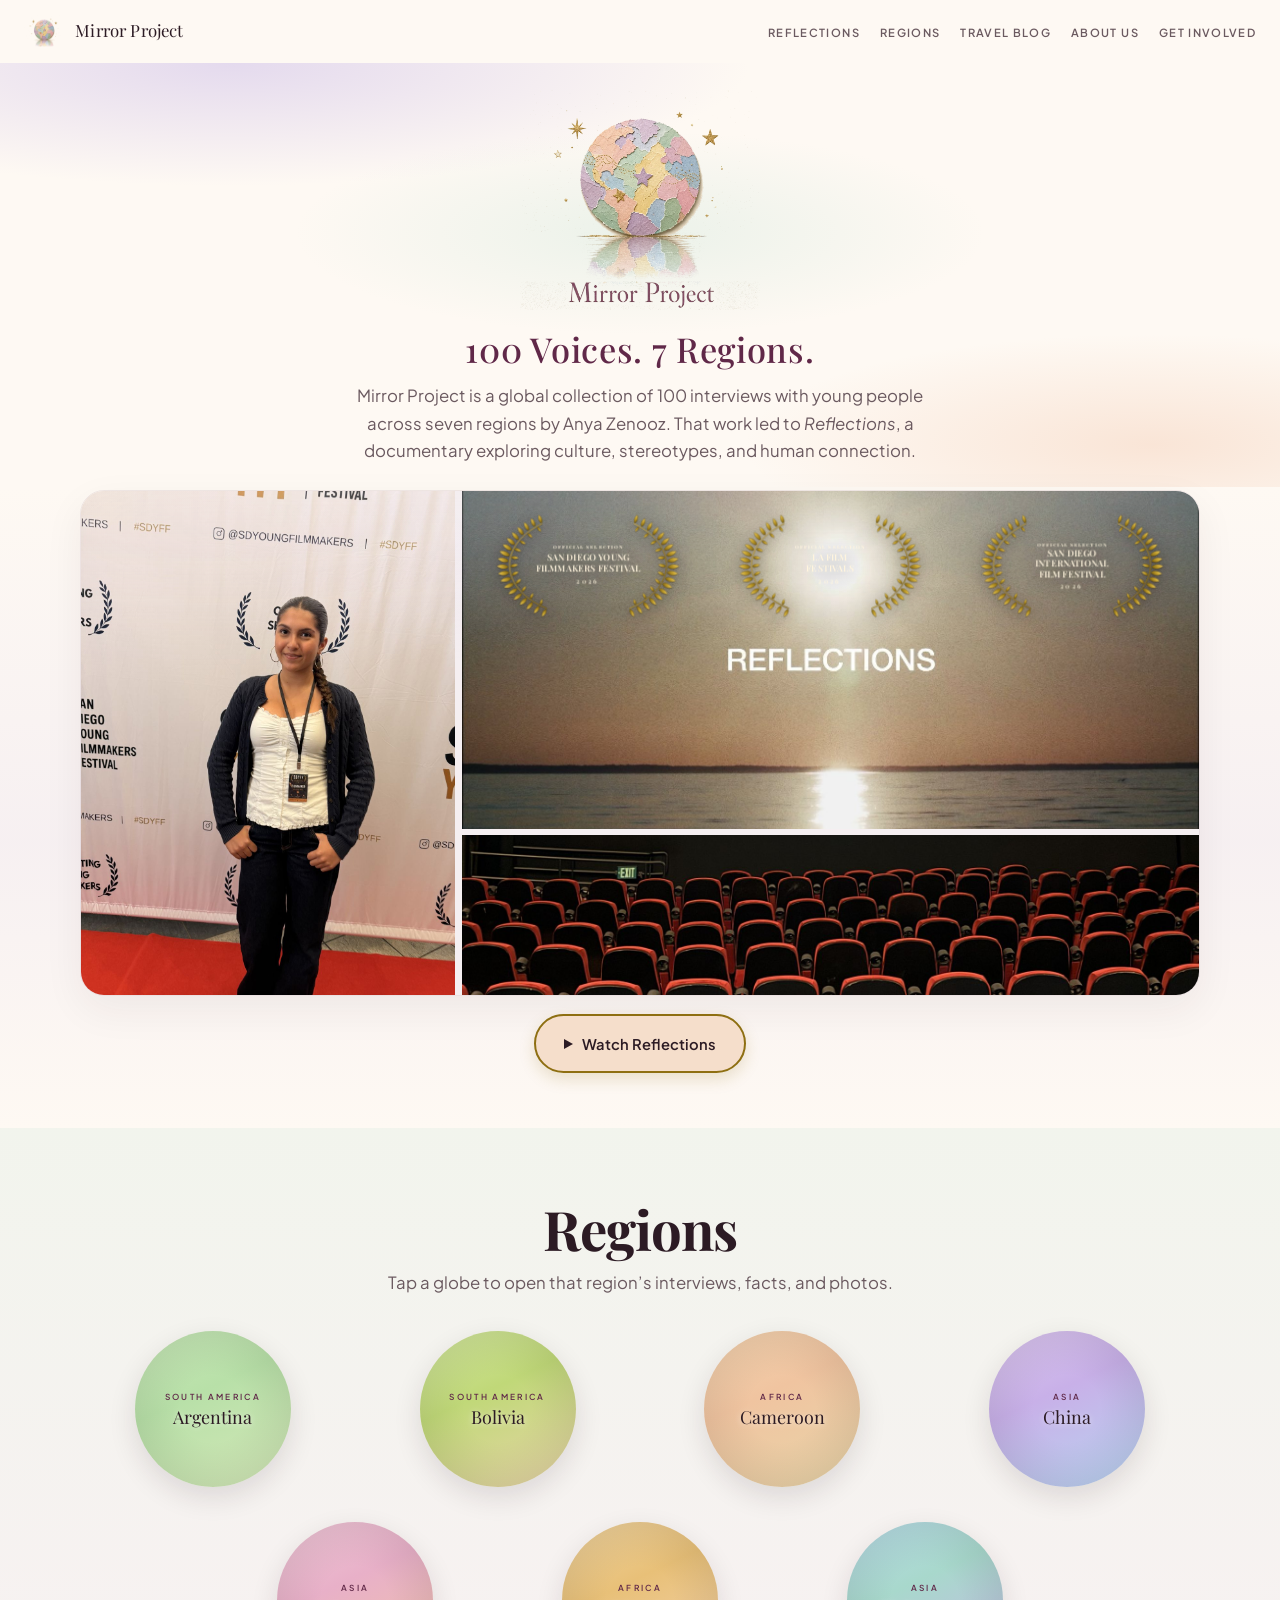
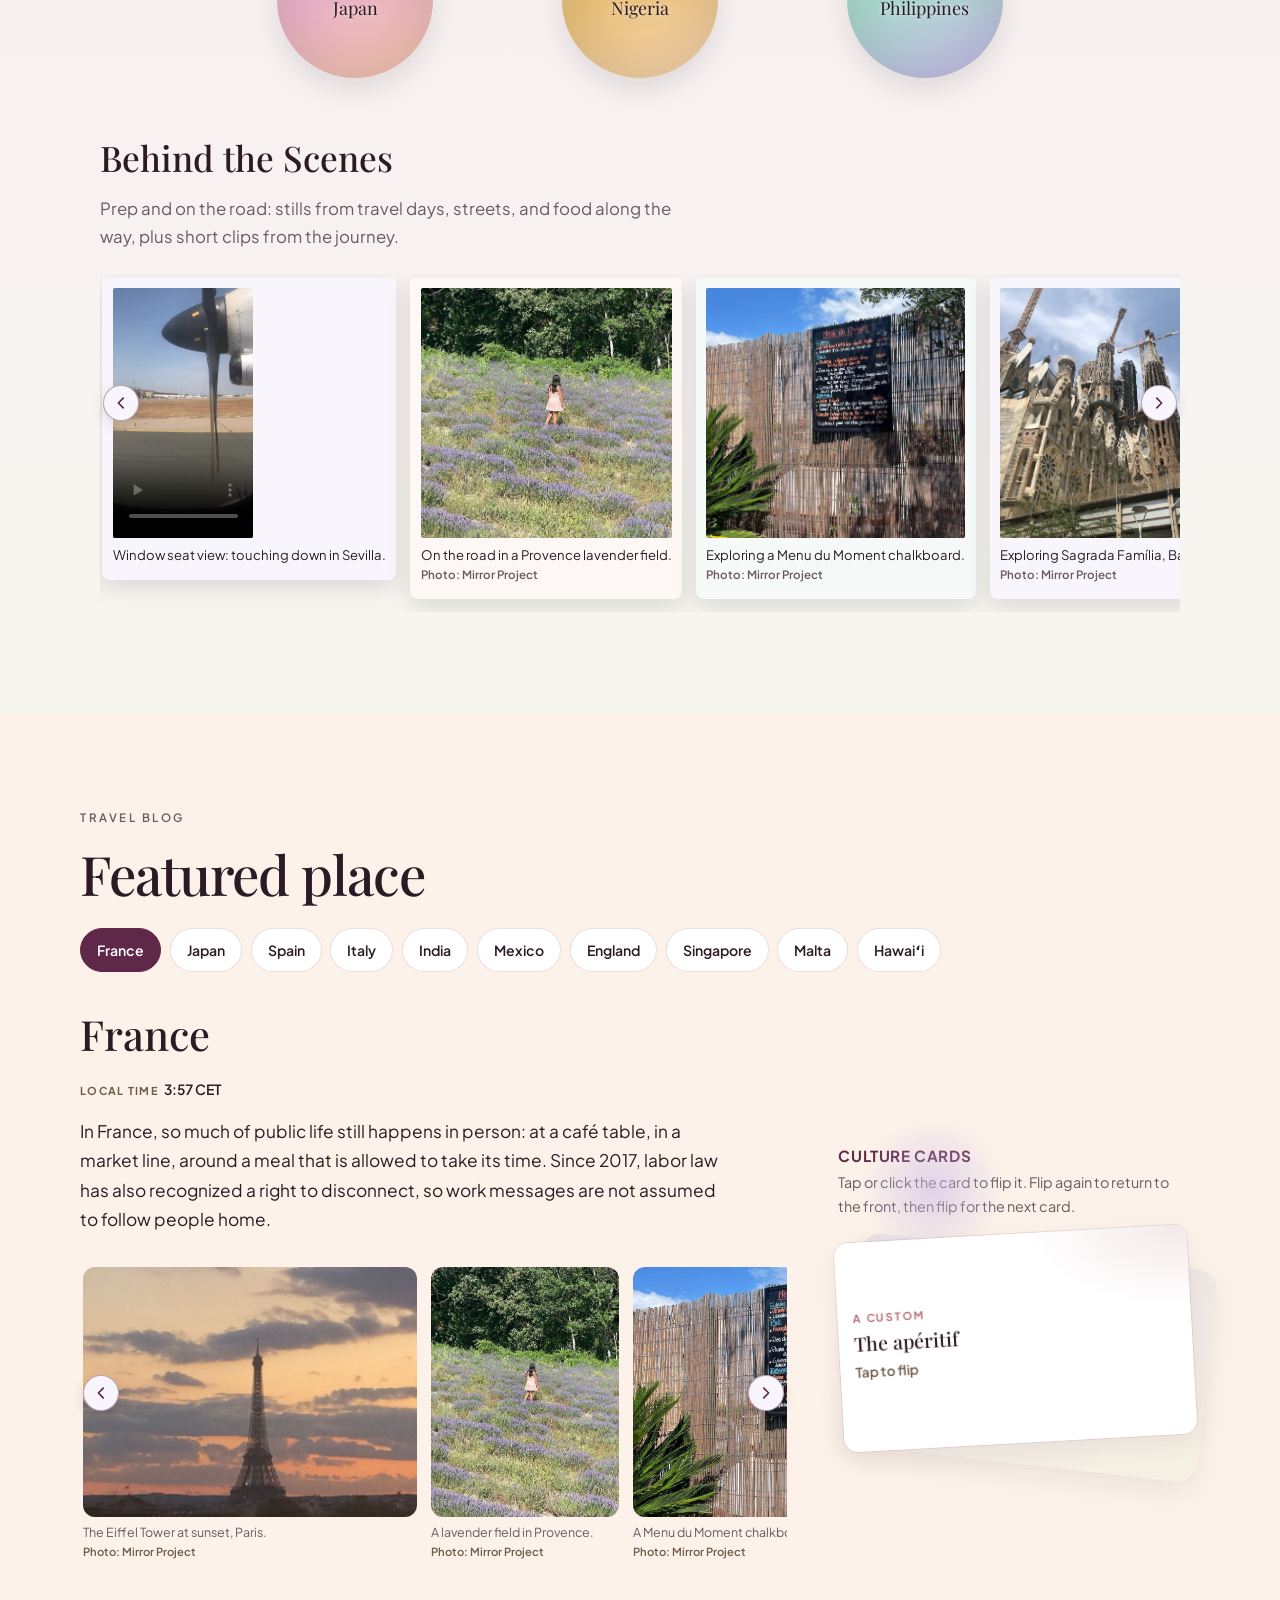
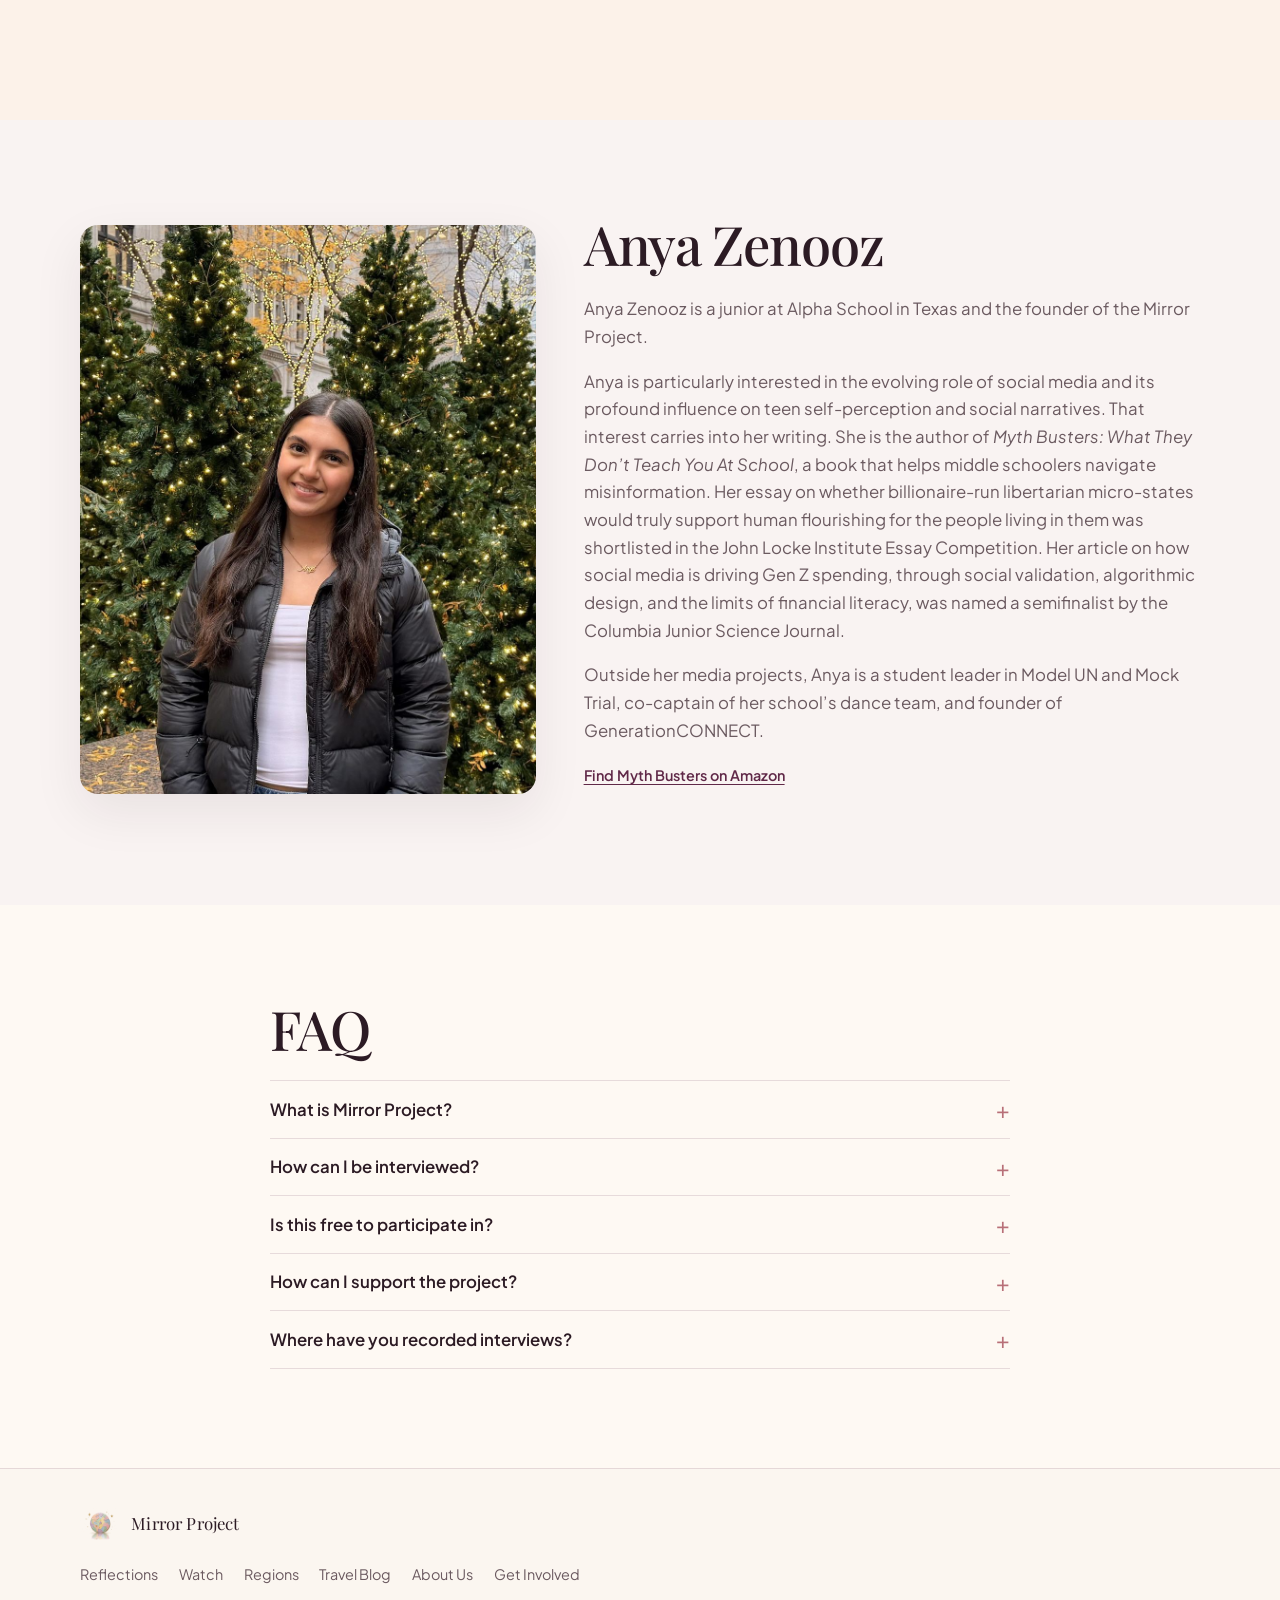
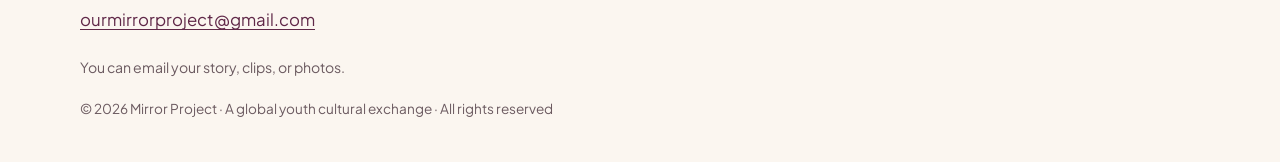
==== commit ba4f5959: "Lighten the two side wreath inscriptions to warm cream. Leave the middle LA Film Festivals type at #" ====
--- a/index.html
+++ b/index.html
@@ -81,21 +81,21 @@
       font-size: 14px;
       font-weight: 600;
       letter-spacing: 0.22em;
-      fill: #4A2C17;
+      fill: #FFF4DE;
     }
     .fl-name {
       font-family: "Playfair Display", Palatino, "Palatino Linotype", Georgia, serif;
       font-size: 26px;
       font-weight: 600;
       letter-spacing: 0.02em;
-      fill: #4A2C17;
+      fill: #FFF4DE;
     }
     .fl-year {
       font-family: "Playfair Display", Palatino, "Palatino Linotype", Georgia, serif;
       font-size: 19px;
       font-weight: 600;
       letter-spacing: 0.36em;
-      fill: #4A2C17;
+      fill: #FFF4DE;
     }
   </style>
   <g filter="url(#sdyff-shadow)">
@@ -297,21 +297,21 @@
       font-size: 14px;
       font-weight: 600;
       letter-spacing: 0.22em;
-      fill: #4A2C17;
+      fill: #FFF4DE;
     }
     .fl-name {
       font-family: "Playfair Display", Palatino, "Palatino Linotype", Georgia, serif;
       font-size: 26px;
       font-weight: 600;
       letter-spacing: 0.02em;
-      fill: #4A2C17;
+      fill: #FFF4DE;
     }
     .fl-year {
       font-family: "Playfair Display", Palatino, "Palatino Linotype", Georgia, serif;
       font-size: 19px;
       font-weight: 600;
       letter-spacing: 0.36em;
-      fill: #4A2C17;
+      fill: #FFF4DE;
     }
   </style>
   <g filter="url(#sdiff-shadow)">
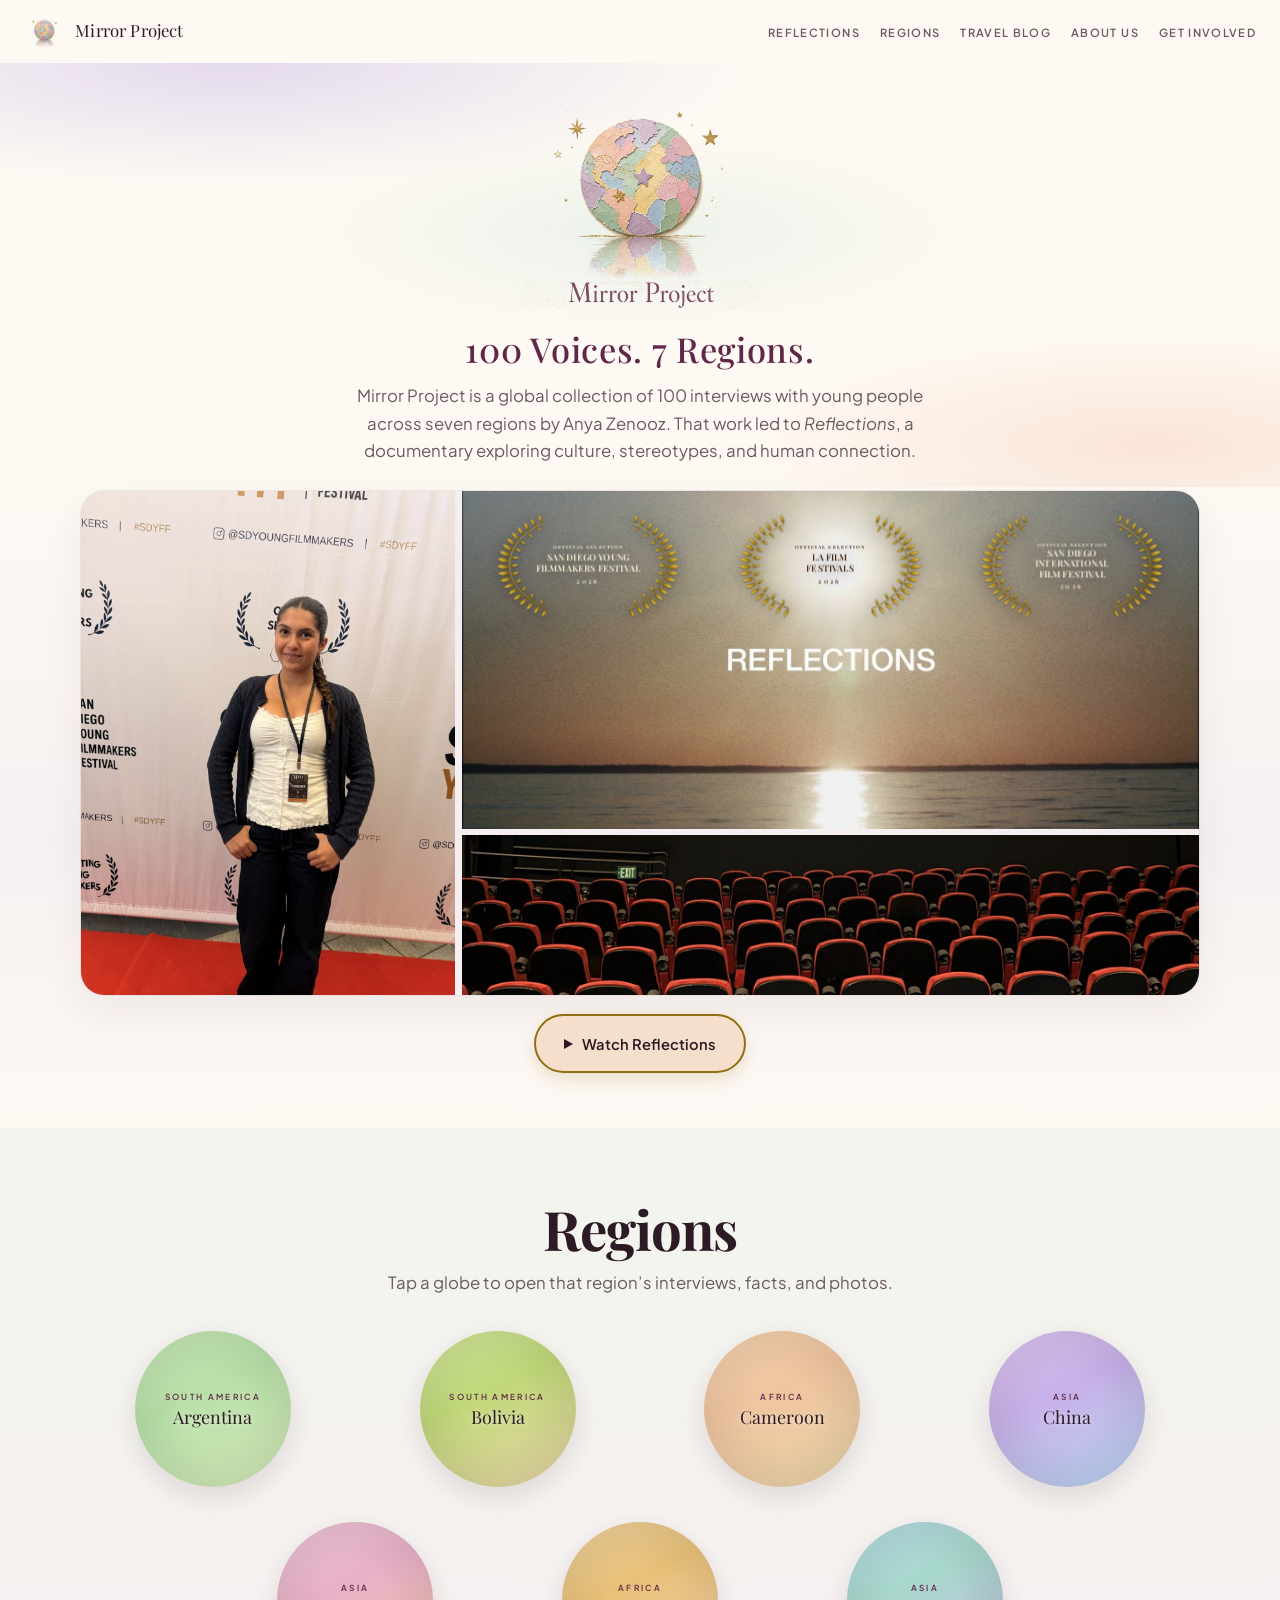
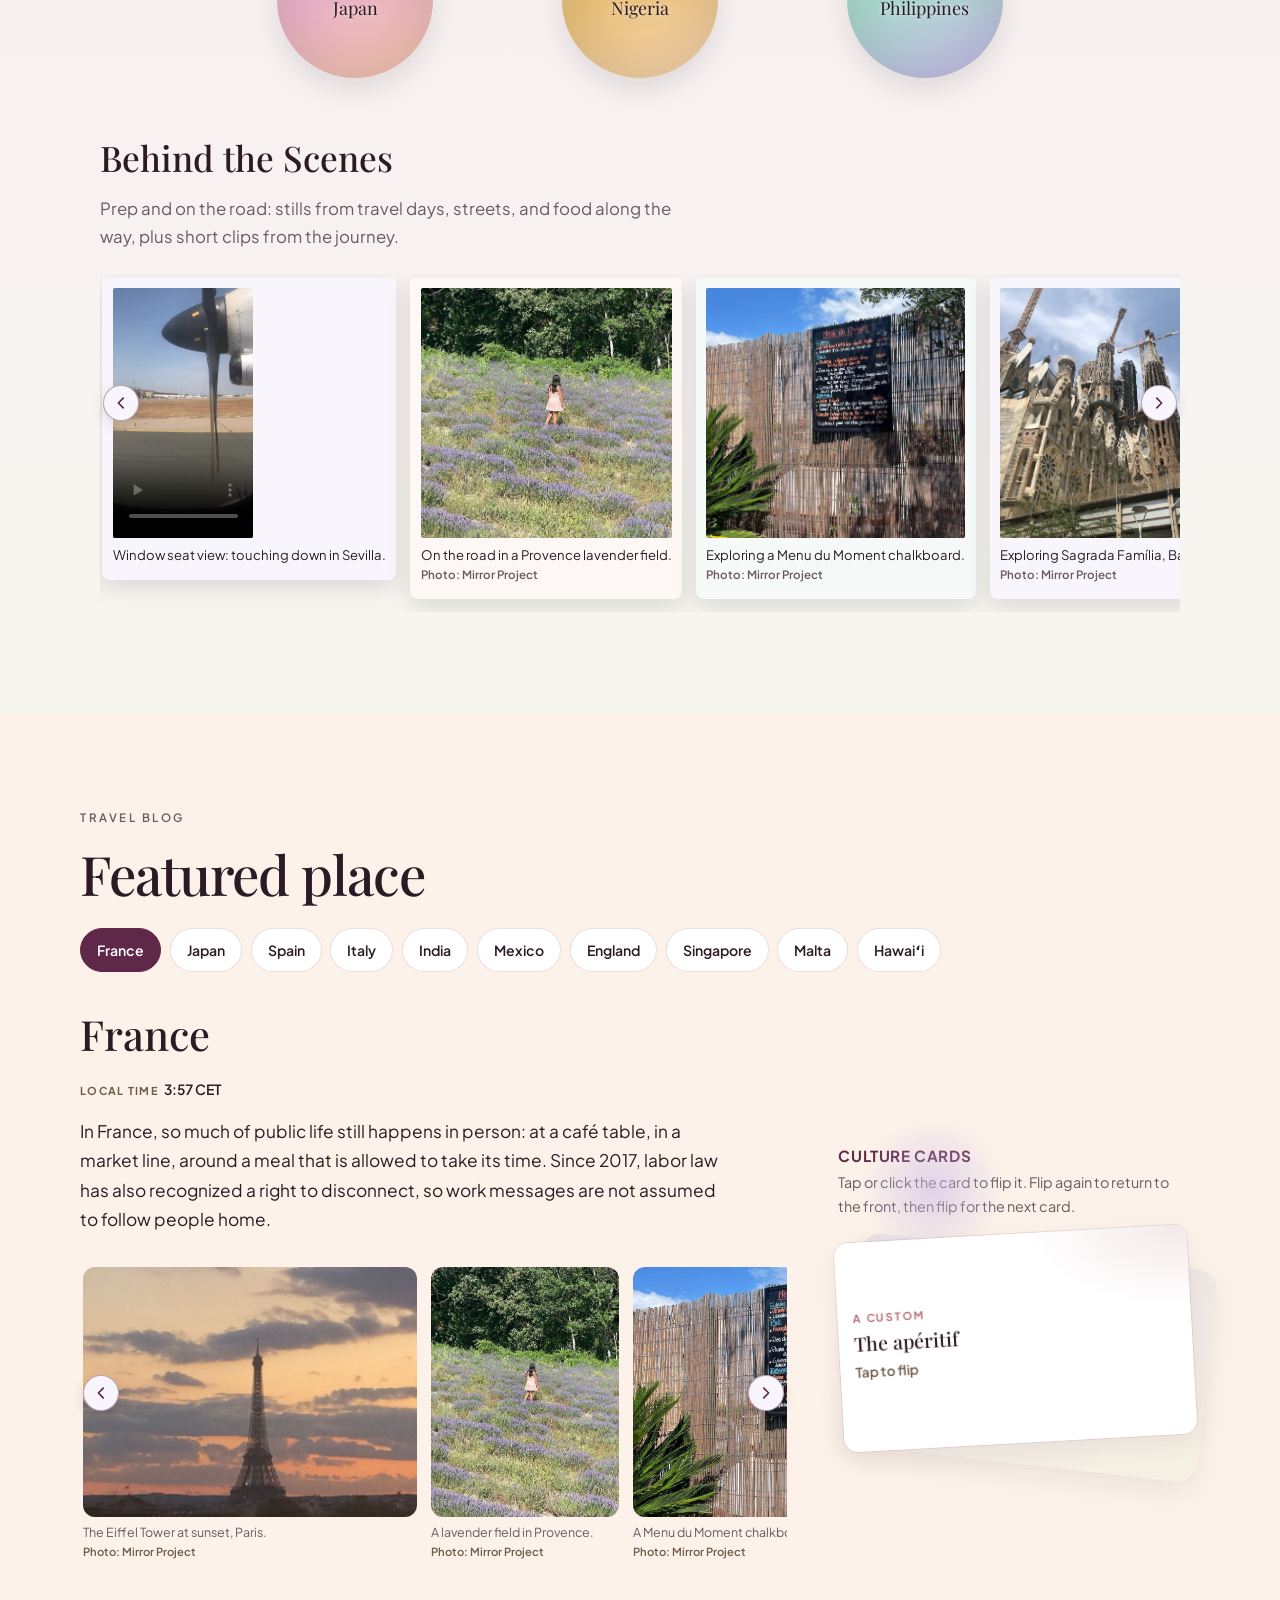
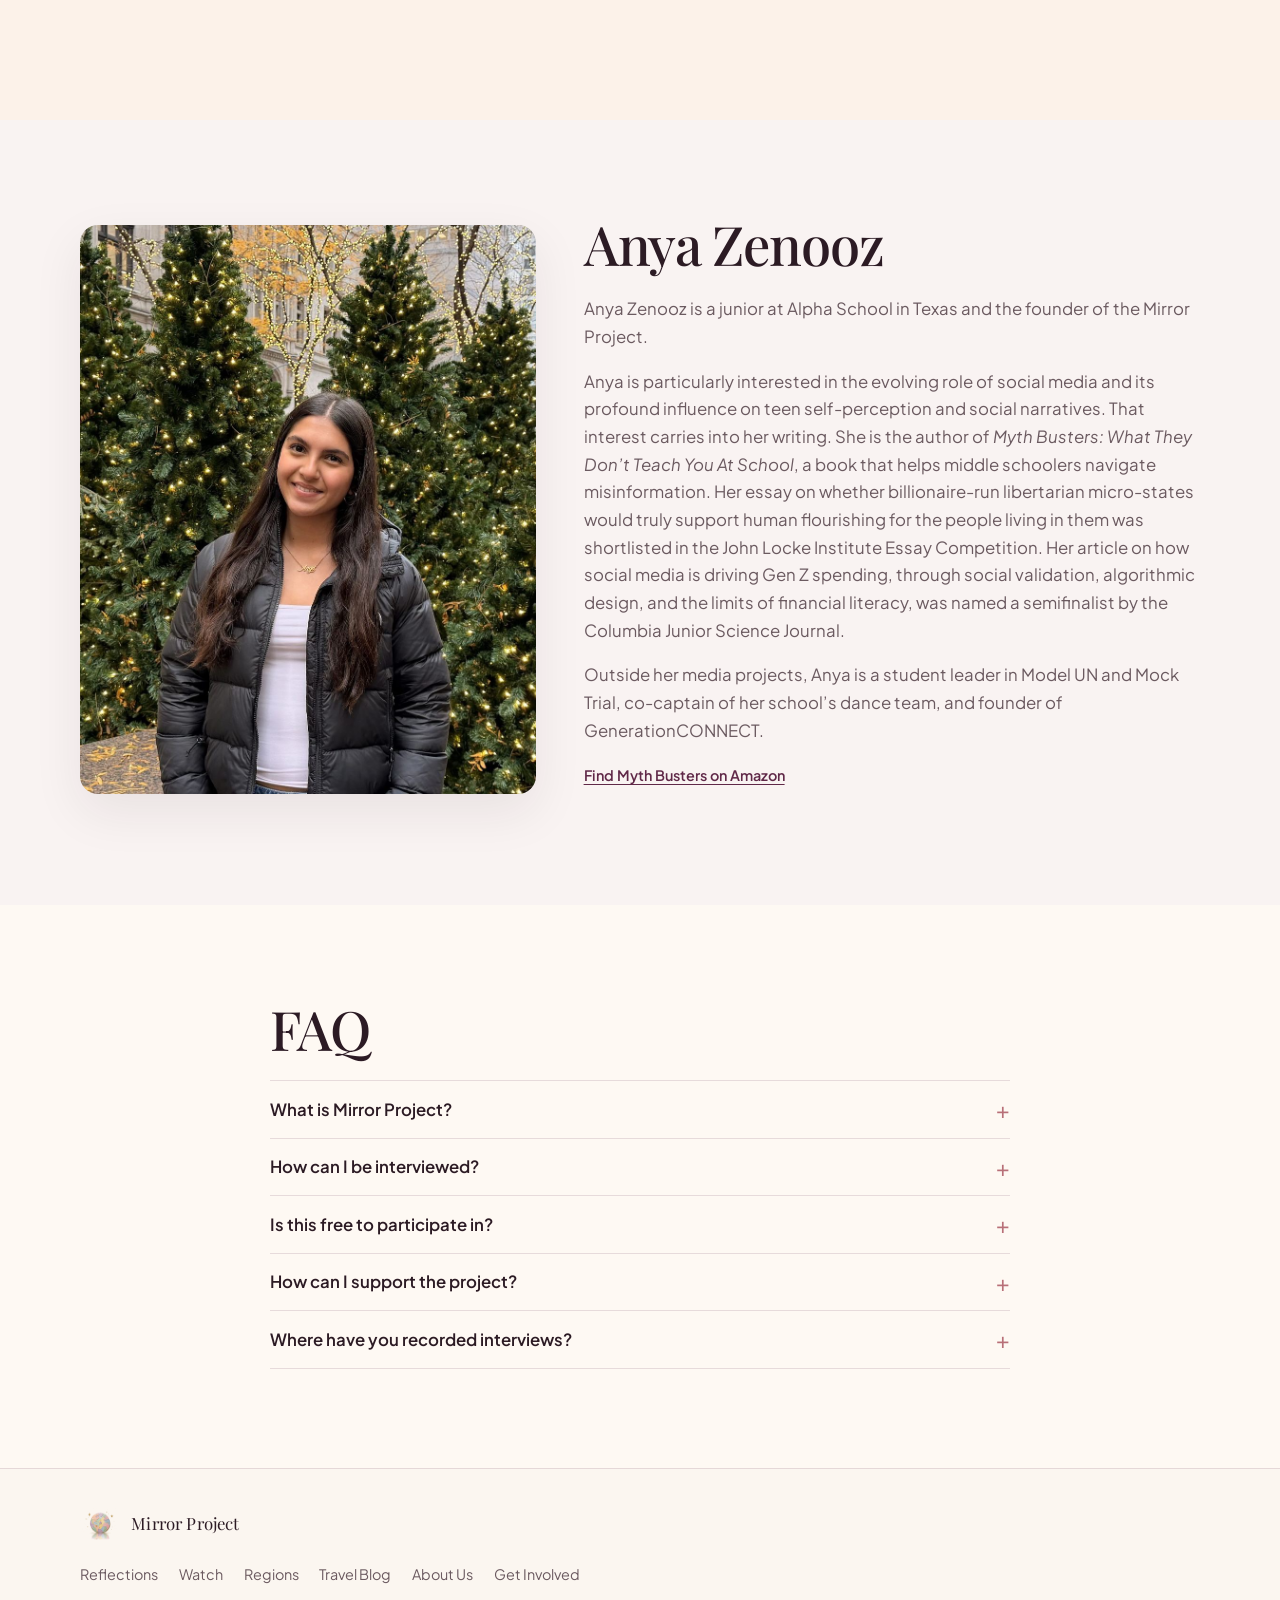
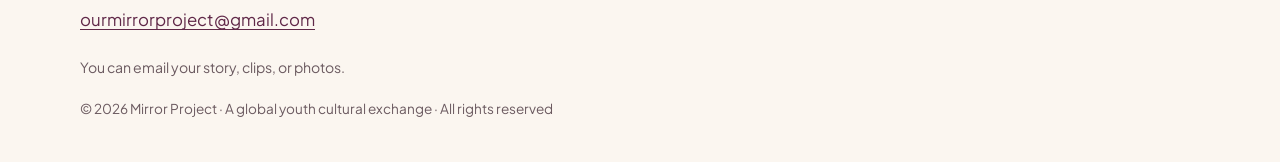
==== commit 05a6a496: "Scope wreath text styles so the middle stays brown. Give each Official Selection SVG unique type cla" ====
--- a/index.html
+++ b/index.html
@@ -76,21 +76,21 @@
     </filter>
   </defs>
   <style>
-    .fl-kicker {
+    .sdyff-kicker {
       font-family: "Playfair Display SC", "Playfair Display", Palatino, "Palatino Linotype", Georgia, serif;
       font-size: 14px;
       font-weight: 600;
       letter-spacing: 0.22em;
       fill: #FFF4DE;
     }
-    .fl-name {
+    .sdyff-name {
       font-family: "Playfair Display", Palatino, "Palatino Linotype", Georgia, serif;
       font-size: 26px;
       font-weight: 600;
       letter-spacing: 0.02em;
       fill: #FFF4DE;
     }
-    .fl-year {
+    .sdyff-year {
       font-family: "Playfair Display", Palatino, "Palatino Linotype", Georgia, serif;
       font-size: 19px;
       font-weight: 600;
@@ -162,10 +162,10 @@
 <g transform="translate(445.23,108.11) rotate(228.21)"><path d="M0,0 C2.7216654545454544,-2.813090909090909 4.838516363636364,-9.142545454545456 0,-17.581818181818182 C-4.838516363636364,-9.142545454545456 -2.7216654545454544,-2.813090909090909 0,0 Z" fill="url(#sdyff-gold)" stroke="#7A5E10" stroke-width="0.4" stroke-linejoin="round"/><path d="M0,-1.7581818181818183 C0,-7.384363636363636 0,-12.658909090909091 0,-15.823636363636364" fill="none" stroke="#7A5E10" stroke-width="0.35" stroke-opacity="0.4"/></g>
 <g transform="translate(417.25,89.52) rotate(218.80)"><path d="M0,0 C2.5527927272727275,-2.6385454545454547 4.538298181818182,-8.575272727272727 0,-16.490909090909092 C-4.538298181818182,-8.575272727272727 -2.5527927272727275,-2.6385454545454547 0,0 Z" fill="url(#sdyff-gold)" stroke="#7A5E10" stroke-width="0.4" stroke-linejoin="round"/><path d="M0,-1.6490909090909094 C0,-6.926181818181818 0,-11.873454545454546 0,-14.841818181818184" fill="none" stroke="#7A5E10" stroke-width="0.35" stroke-opacity="0.4"/></g></g>
   </g>
-<text x="270" y="154" text-anchor="middle" class="fl-kicker">OFFICIAL SELECTION</text>
-    <text x="270" y="186" text-anchor="middle" class="fl-name">SAN DIEGO YOUNG</text>
-<text x="270" y="218" text-anchor="middle" class="fl-name">FILMMAKERS FESTIVAL</text>
-    <text x="270" y="254" text-anchor="middle" class="fl-year">2026</text>
+<text x="270" y="154" text-anchor="middle" class="sdyff-kicker" fill="#FFF4DE">OFFICIAL SELECTION</text>
+    <text x="270" y="186" text-anchor="middle" class="sdyff-name" fill="#FFF4DE">SAN DIEGO YOUNG</text>
+<text x="270" y="218" text-anchor="middle" class="sdyff-name" fill="#FFF4DE">FILMMAKERS FESTIVAL</text>
+    <text x="270" y="254" text-anchor="middle" class="sdyff-year" fill="#FFF4DE">2026</text>
 </svg>
 
               <svg class="festival-laurel-badge" xmlns="http://www.w3.org/2000/svg" viewBox="0 0 540 400" width="540" height="400" role="img" aria-label="Official Selection, LA Film Festivals, 2026">
@@ -184,21 +184,21 @@
     </filter>
   </defs>
   <style>
-    .fl-kicker {
+    .laff-kicker {
       font-family: "Playfair Display SC", "Playfair Display", Palatino, "Palatino Linotype", Georgia, serif;
       font-size: 14px;
       font-weight: 600;
       letter-spacing: 0.22em;
       fill: #4A2C17;
     }
-    .fl-name {
+    .laff-name {
       font-family: "Playfair Display", Palatino, "Palatino Linotype", Georgia, serif;
       font-size: 26px;
       font-weight: 600;
       letter-spacing: 0.02em;
       fill: #4A2C17;
     }
-    .fl-year {
+    .laff-year {
       font-family: "Playfair Display", Palatino, "Palatino Linotype", Georgia, serif;
       font-size: 19px;
       font-weight: 600;
@@ -270,10 +270,10 @@
 <g transform="translate(445.23,108.11) rotate(228.21)"><path d="M0,0 C2.7216654545454544,-2.813090909090909 4.838516363636364,-9.142545454545456 0,-17.581818181818182 C-4.838516363636364,-9.142545454545456 -2.7216654545454544,-2.813090909090909 0,0 Z" fill="url(#laff-gold)" stroke="#7A5E10" stroke-width="0.4" stroke-linejoin="round"/><path d="M0,-1.7581818181818183 C0,-7.384363636363636 0,-12.658909090909091 0,-15.823636363636364" fill="none" stroke="#7A5E10" stroke-width="0.35" stroke-opacity="0.4"/></g>
 <g transform="translate(417.25,89.52) rotate(218.80)"><path d="M0,0 C2.5527927272727275,-2.6385454545454547 4.538298181818182,-8.575272727272727 0,-16.490909090909092 C-4.538298181818182,-8.575272727272727 -2.5527927272727275,-2.6385454545454547 0,0 Z" fill="url(#laff-gold)" stroke="#7A5E10" stroke-width="0.4" stroke-linejoin="round"/><path d="M0,-1.6490909090909094 C0,-6.926181818181818 0,-11.873454545454546 0,-14.841818181818184" fill="none" stroke="#7A5E10" stroke-width="0.35" stroke-opacity="0.4"/></g></g>
   </g>
-<text x="270" y="154" text-anchor="middle" class="fl-kicker">OFFICIAL SELECTION</text>
-    <text x="270" y="186" text-anchor="middle" class="fl-name">LA FILM</text>
-<text x="270" y="218" text-anchor="middle" class="fl-name">FESTIVALS</text>
-    <text x="270" y="254" text-anchor="middle" class="fl-year">2026</text>
+<text x="270" y="154" text-anchor="middle" class="laff-kicker" fill="#4A2C17">OFFICIAL SELECTION</text>
+    <text x="270" y="186" text-anchor="middle" class="laff-name" fill="#4A2C17">LA FILM</text>
+<text x="270" y="218" text-anchor="middle" class="laff-name" fill="#4A2C17">FESTIVALS</text>
+    <text x="270" y="254" text-anchor="middle" class="laff-year" fill="#4A2C17">2026</text>
 </svg>
 
               <svg class="festival-laurel-badge" xmlns="http://www.w3.org/2000/svg" viewBox="0 0 540 400" width="540" height="400" role="img" aria-label="Official Selection, San Diego International Film Festival, 2026">
@@ -292,21 +292,21 @@
     </filter>
   </defs>
   <style>
-    .fl-kicker {
+    .sdiff-kicker {
       font-family: "Playfair Display SC", "Playfair Display", Palatino, "Palatino Linotype", Georgia, serif;
       font-size: 14px;
       font-weight: 600;
       letter-spacing: 0.22em;
       fill: #FFF4DE;
     }
-    .fl-name {
+    .sdiff-name {
       font-family: "Playfair Display", Palatino, "Palatino Linotype", Georgia, serif;
       font-size: 26px;
       font-weight: 600;
       letter-spacing: 0.02em;
       fill: #FFF4DE;
     }
-    .fl-year {
+    .sdiff-year {
       font-family: "Playfair Display", Palatino, "Palatino Linotype", Georgia, serif;
       font-size: 19px;
       font-weight: 600;
@@ -378,11 +378,11 @@
 <g transform="translate(445.23,108.11) rotate(228.21)"><path d="M0,0 C2.7216654545454544,-2.813090909090909 4.838516363636364,-9.142545454545456 0,-17.581818181818182 C-4.838516363636364,-9.142545454545456 -2.7216654545454544,-2.813090909090909 0,0 Z" fill="url(#sdiff-gold)" stroke="#7A5E10" stroke-width="0.4" stroke-linejoin="round"/><path d="M0,-1.7581818181818183 C0,-7.384363636363636 0,-12.658909090909091 0,-15.823636363636364" fill="none" stroke="#7A5E10" stroke-width="0.35" stroke-opacity="0.4"/></g>
 <g transform="translate(417.25,89.52) rotate(218.80)"><path d="M0,0 C2.5527927272727275,-2.6385454545454547 4.538298181818182,-8.575272727272727 0,-16.490909090909092 C-4.538298181818182,-8.575272727272727 -2.5527927272727275,-2.6385454545454547 0,0 Z" fill="url(#sdiff-gold)" stroke="#7A5E10" stroke-width="0.4" stroke-linejoin="round"/><path d="M0,-1.6490909090909094 C0,-6.926181818181818 0,-11.873454545454546 0,-14.841818181818184" fill="none" stroke="#7A5E10" stroke-width="0.35" stroke-opacity="0.4"/></g></g>
   </g>
-<text x="270" y="146" text-anchor="middle" class="fl-kicker">OFFICIAL SELECTION</text>
-    <text x="270" y="176" text-anchor="middle" class="fl-name">SAN DIEGO</text>
-<text x="270" y="206" text-anchor="middle" class="fl-name">INTERNATIONAL</text>
-<text x="270" y="236" text-anchor="middle" class="fl-name">FILM FESTIVAL</text>
-    <text x="270" y="268" text-anchor="middle" class="fl-year">2026</text>
+<text x="270" y="146" text-anchor="middle" class="sdiff-kicker" fill="#FFF4DE">OFFICIAL SELECTION</text>
+    <text x="270" y="176" text-anchor="middle" class="sdiff-name" fill="#FFF4DE">SAN DIEGO</text>
+<text x="270" y="206" text-anchor="middle" class="sdiff-name" fill="#FFF4DE">INTERNATIONAL</text>
+<text x="270" y="236" text-anchor="middle" class="sdiff-name" fill="#FFF4DE">FILM FESTIVAL</text>
+    <text x="270" y="268" text-anchor="middle" class="sdiff-year" fill="#FFF4DE">2026</text>
 </svg>
 
           </div>
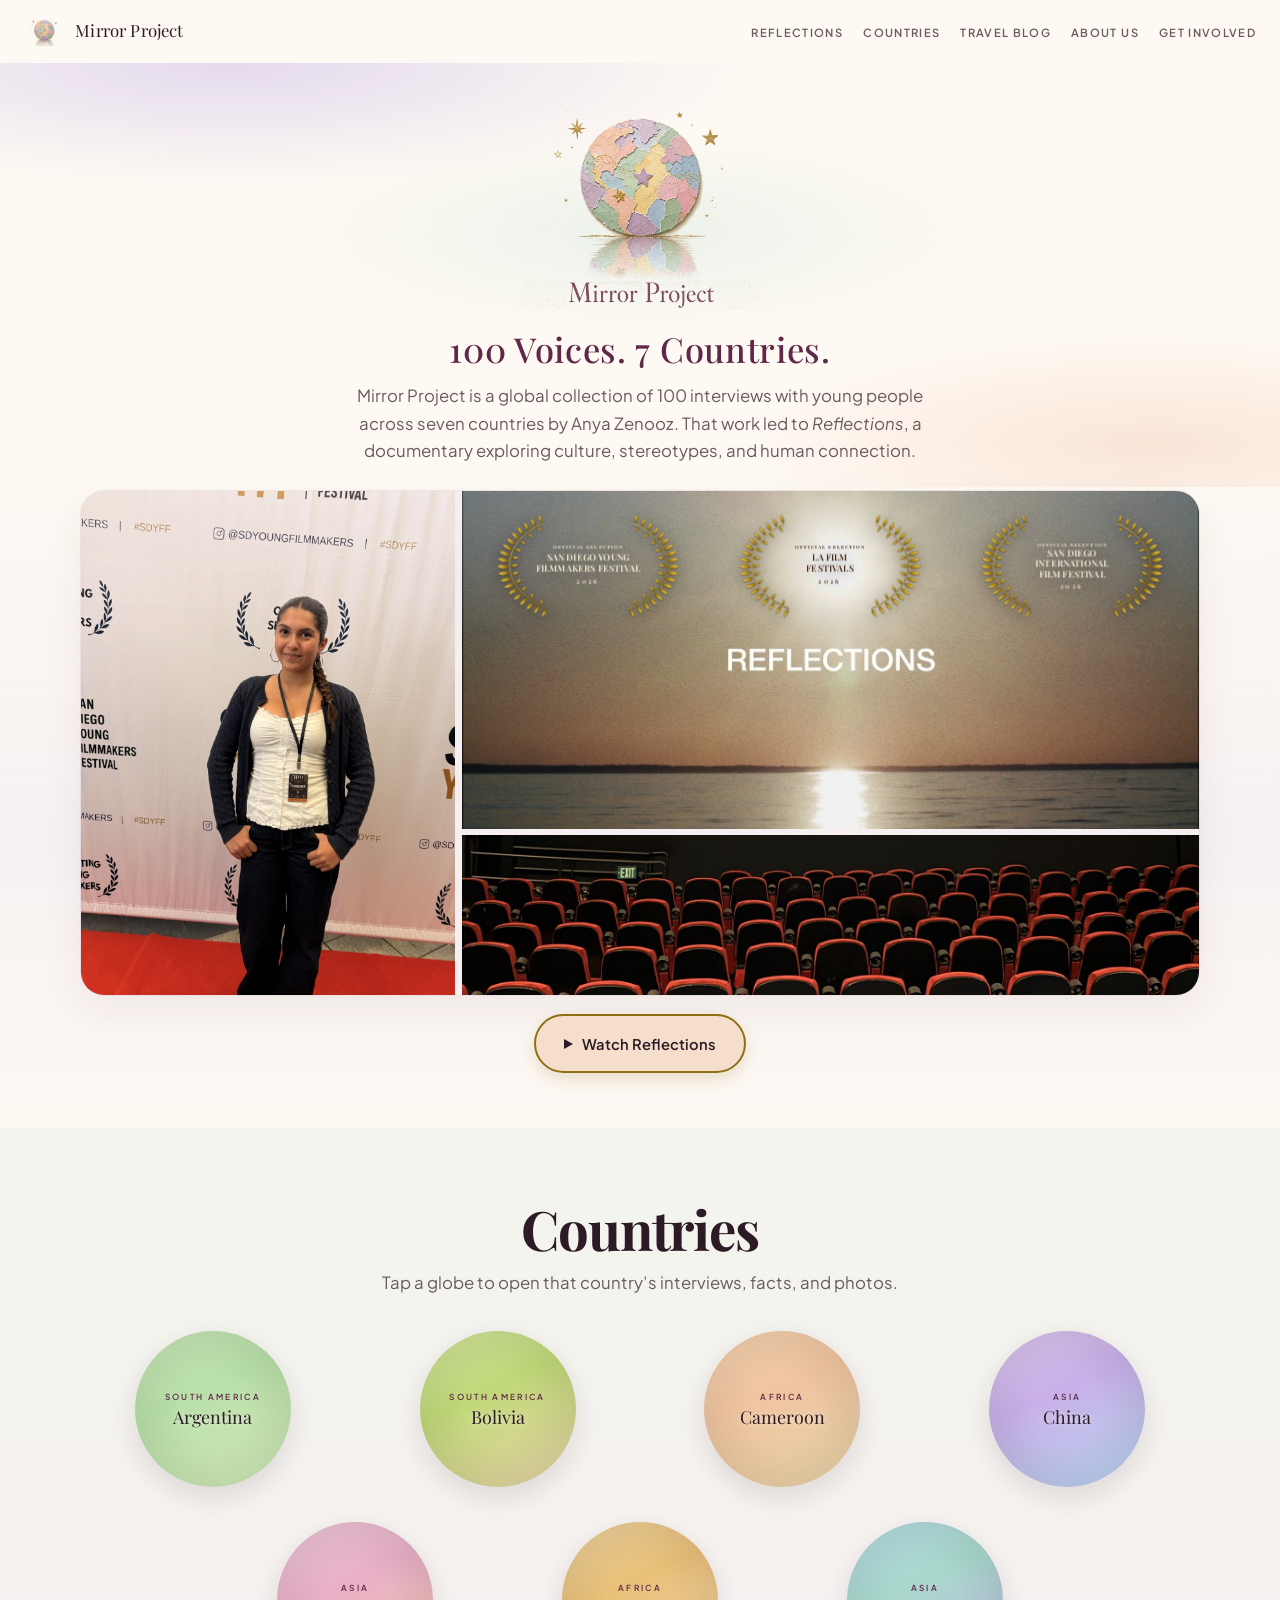
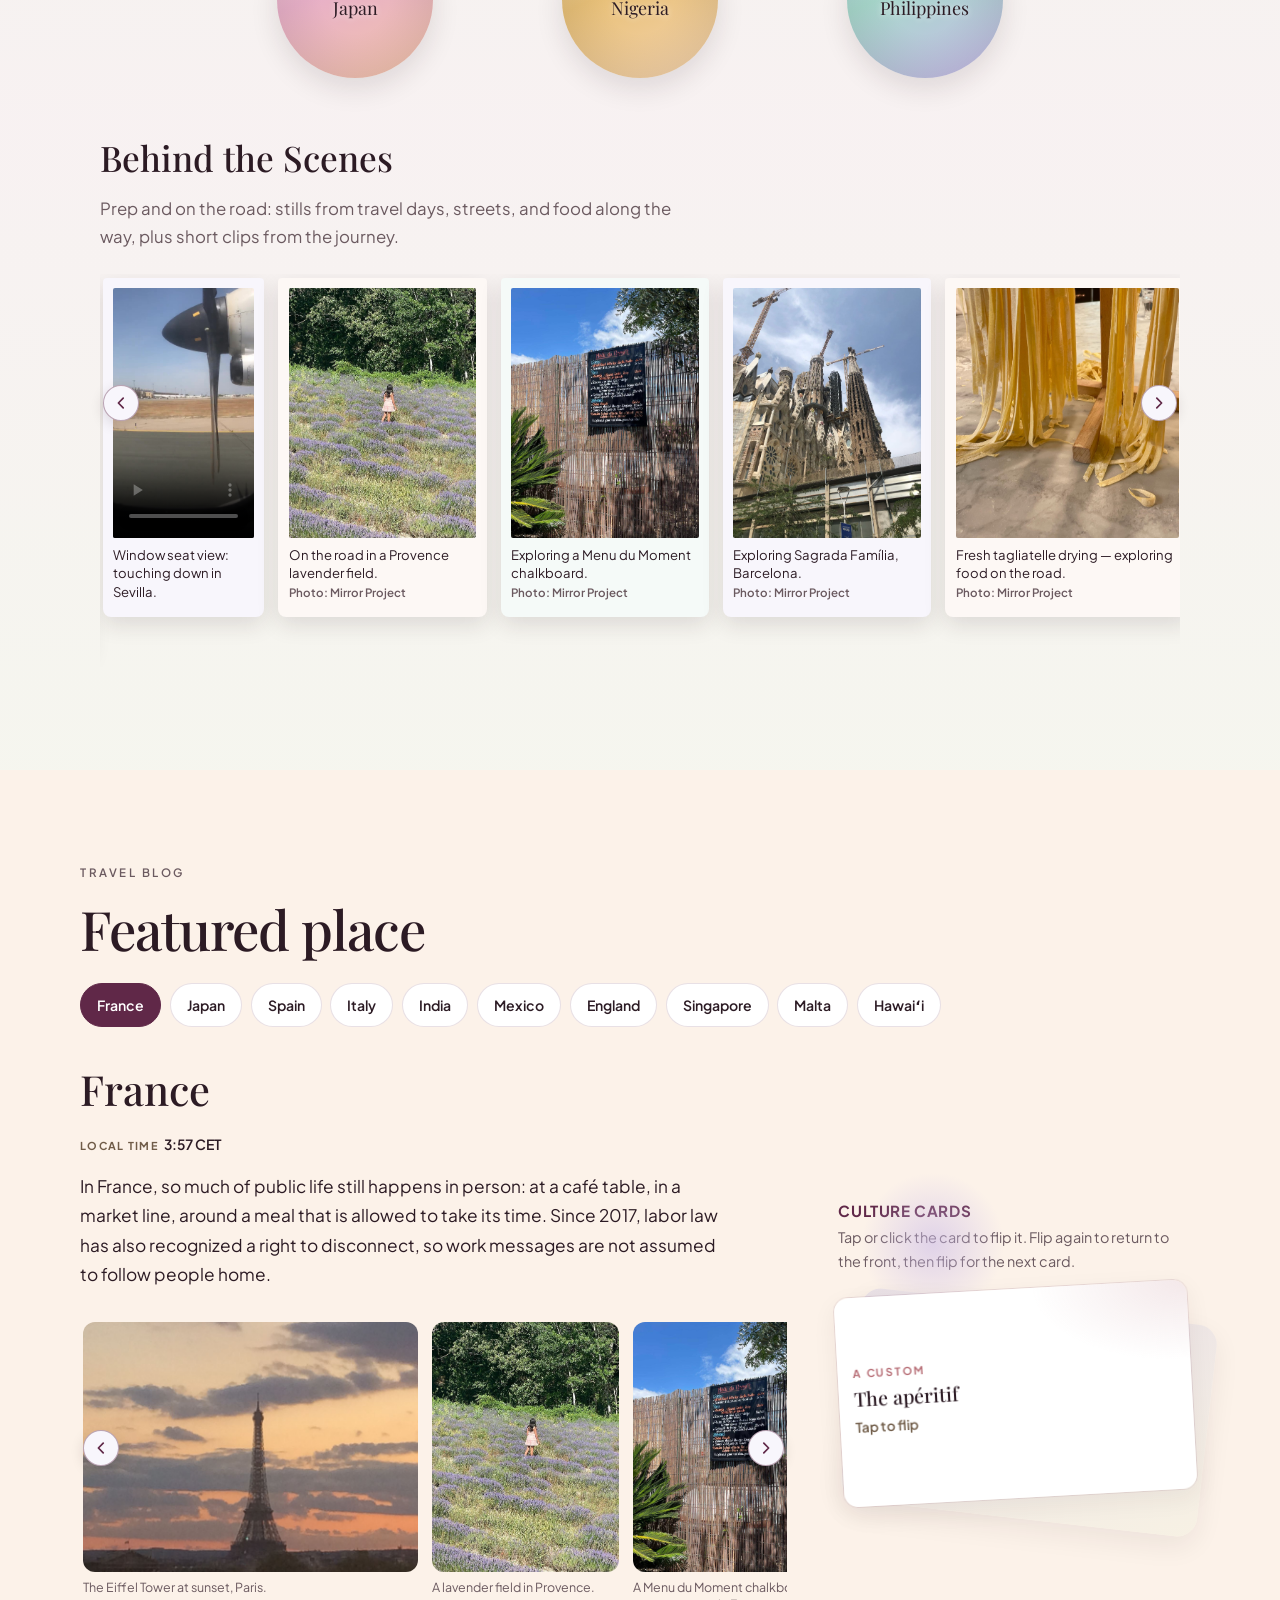
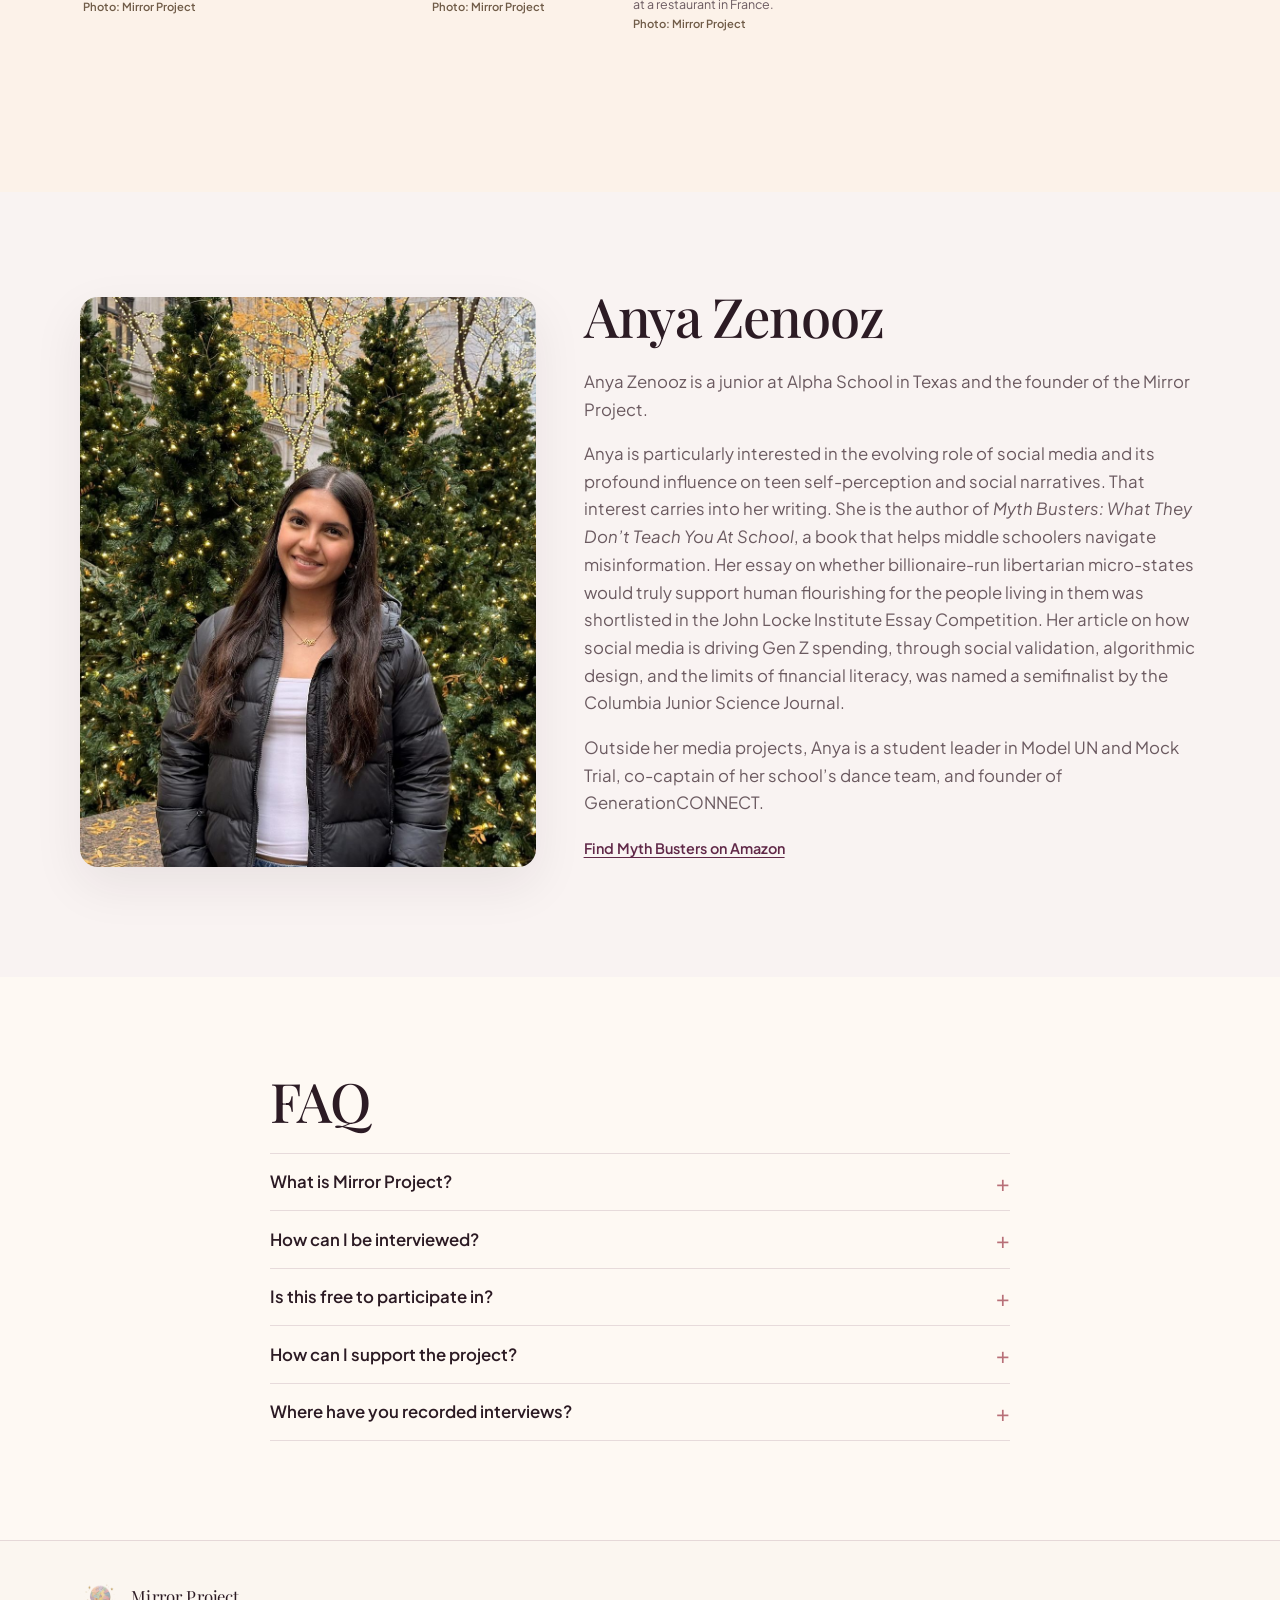
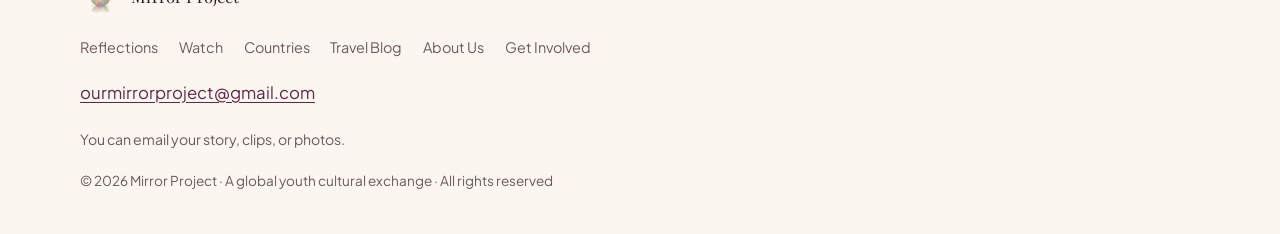
==== commit 5c818e33: "Say countries instead of regions for the seven interview places." ====
--- a/index.html
+++ b/index.html
@@ -4,12 +4,12 @@
   <meta charset="UTF-8">
   <meta name="viewport" content="width=device-width, initial-scale=1">
   <title>Mirror Project</title>
-  <meta name="description" content="Mirror Project is a global collection of 100 interviews with young people across seven regions by Anya Zenooz. That work led to Reflections, a documentary exploring culture, stereotypes, and human connection.">
+  <meta name="description" content="Mirror Project is a global collection of 100 interviews with young people across seven countries by Anya Zenooz. That work led to Reflections, a documentary exploring culture, stereotypes, and human connection.">
   <link rel="canonical" href="https://ourmirrorproject.com/">
   <link rel="icon" href="favicon.png" type="image/png">
   <link rel="apple-touch-icon" href="assets/apple-touch-icon.png">
   <meta property="og:title" content="Mirror Project">
-  <meta property="og:description" content="Mirror Project is a global collection of 100 interviews with young people across seven regions by Anya Zenooz. That work led to Reflections, a documentary exploring culture, stereotypes, and human connection.">
+  <meta property="og:description" content="Mirror Project is a global collection of 100 interviews with young people across seven countries by Anya Zenooz. That work led to Reflections, a documentary exploring culture, stereotypes, and human connection.">
   <meta property="og:type" content="website">
   <meta property="og:url" content="https://ourmirrorproject.com/">
   <meta property="og:image" content="https://ourmirrorproject.com/assets/reflections.jpg">
@@ -33,7 +33,7 @@
     <nav class="site-nav" id="site-nav" aria-label="Primary">
       <ul>
         <li><a href="#reflections">Reflections</a></li>
-        <li><a href="#regions">Regions</a></li>
+        <li><a href="#regions">Countries</a></li>
         <li><a href="#travel-blog">Travel Blog</a></li>
         <li><a href="#about">About Us</a></li>
         <li><a href="mailto:ourmirrorproject@gmail.com?subject=Getting%20involved%20with%20Mirror%20Project">Get Involved</a></li>
@@ -44,8 +44,8 @@
     <section class="project-hero" id="intro">
       <div class="wrap">
         <img class="hero-logo" src="assets/logo.webp" width="900" height="844" alt="Mirror Project">
-        <h1 class="hero-kicker">100 Voices. 7 Regions.</h1>
-        <p class="hero-lede">Mirror Project is a global collection of 100 interviews with young people across seven regions by Anya Zenooz. That work led to <em>Reflections</em>, a documentary exploring culture, stereotypes, and human connection.</p>
+        <h1 class="hero-kicker">100 Voices. 7 Countries.</h1>
+        <p class="hero-lede">Mirror Project is a global collection of 100 interviews with young people across seven countries by Anya Zenooz. That work led to <em>Reflections</em>, a documentary exploring culture, stereotypes, and human connection.</p>
       </div>
     </section>
 
@@ -399,10 +399,10 @@
     <section class="section regions" id="regions">
       <div class="wrap">
         <header class="section-head">
-          <h2>Regions</h2>
-          <p>Tap a globe to open that region’s interviews, facts, and photos.</p>
+          <h2>Countries</h2>
+          <p>Tap a globe to open that country’s interviews, facts, and photos.</p>
         </header>
-        <nav class="globe-grid" aria-label="Interview regions">
+        <nav class="globe-grid" aria-label="Interview countries">
           <a class="globe-card" data-region="argentina" href="regions/argentina.html">
             <span class="g-bg" aria-hidden="true"></span>
             <span class="g-overlay" aria-hidden="true"></span>
@@ -579,7 +579,7 @@
       "id": "japan",
       "name": "Japan",
       "badge": "",
-      "note": "Japan is one of Mirror Project’s seven interview regions. These photographs follow the trip through Kanazawa, Kōyasan, Hiroshima, Miyajima, Osaka, and Tokyo. On Miyajima, decorative sake barrels sit behind the vermilion woodwork at Itsukushima Shrine.",
+      "note": "Japan is one of Mirror Project’s seven interview countries. These photographs follow the trip through Kanazawa, Kōyasan, Hiroshima, Miyajima, Osaka, and Tokyo. On Miyajima, decorative sake barrels sit behind the vermilion woodwork at Itsukushima Shrine.",
       "photos": [
         {
           "src": "assets/japan/itsukushima-sake-barrels.jpg",
@@ -1665,7 +1665,7 @@
           </details>
           <details>
             <summary>Where have you recorded interviews?</summary>
-            <p>We’ve recorded interviews with young people in 7 regions: Argentina, Bolivia, Cameroon, China, Japan, Nigeria, and the Philippines. Conversations were also recorded in France and Spain; those videos will be shared when they are ready. France, Spain, Italy, and India appear in the Travel Blog; Japan also appears there as a travel highlight. Mexico, England, Singapore, Malta, and Hawaiʻi are travel stories for now. Those places are not counted as interview regions — see <a href="#travel-blog">Travel Blog</a>.</p>
+            <p>We’ve recorded interviews with young people in 7 countries: Argentina, Bolivia, Cameroon, China, Japan, Nigeria, and the Philippines. Conversations were also recorded in France and Spain; those videos will be shared when they are ready. France, Spain, Italy, and India appear in the Travel Blog; Japan also appears there as a travel highlight. Mexico, England, Singapore, Malta, and Hawaiʻi are travel stories for now. Those places are not counted as interview countries — see <a href="#travel-blog">Travel Blog</a>.</p>
           </details>
         </div>
       </div>
@@ -1682,7 +1682,7 @@
       <nav aria-label="Footer">
         <a href="#reflections">Reflections</a>
         <a href="#reflections">Watch</a>
-        <a href="#regions">Regions</a>
+        <a href="#regions">Countries</a>
         <a href="#travel-blog">Travel Blog</a>
         <a href="#about">About Us</a>
         <a href="mailto:ourmirrorproject@gmail.com?subject=Getting%20involved%20with%20Mirror%20Project">Get Involved</a>
@@ -1701,6 +1701,6 @@
     </div>
   </div>
 
-  <script src="script.js?v=20261121a"></script>
+  <script src="script.js?v=20261121b"></script>
 </body>
 </html>
--- a/styles.css
+++ b/styles.css
@@ -2405,8 +2405,11 @@
 .japan-gallery.carousel-track figcaption,
 .region-gallery.carousel-track figcaption,
 .bts-journey.carousel-track figcaption {
-  width: auto;
+  /* Don't let the caption's unwrapped text widen the card past the media. */
+  width: 0;
+  min-width: 100%;
   max-width: 100%;
+  contain: inline-size;
   align-self: stretch;
   box-sizing: border-box;
   margin: 0.4rem 0 0;
